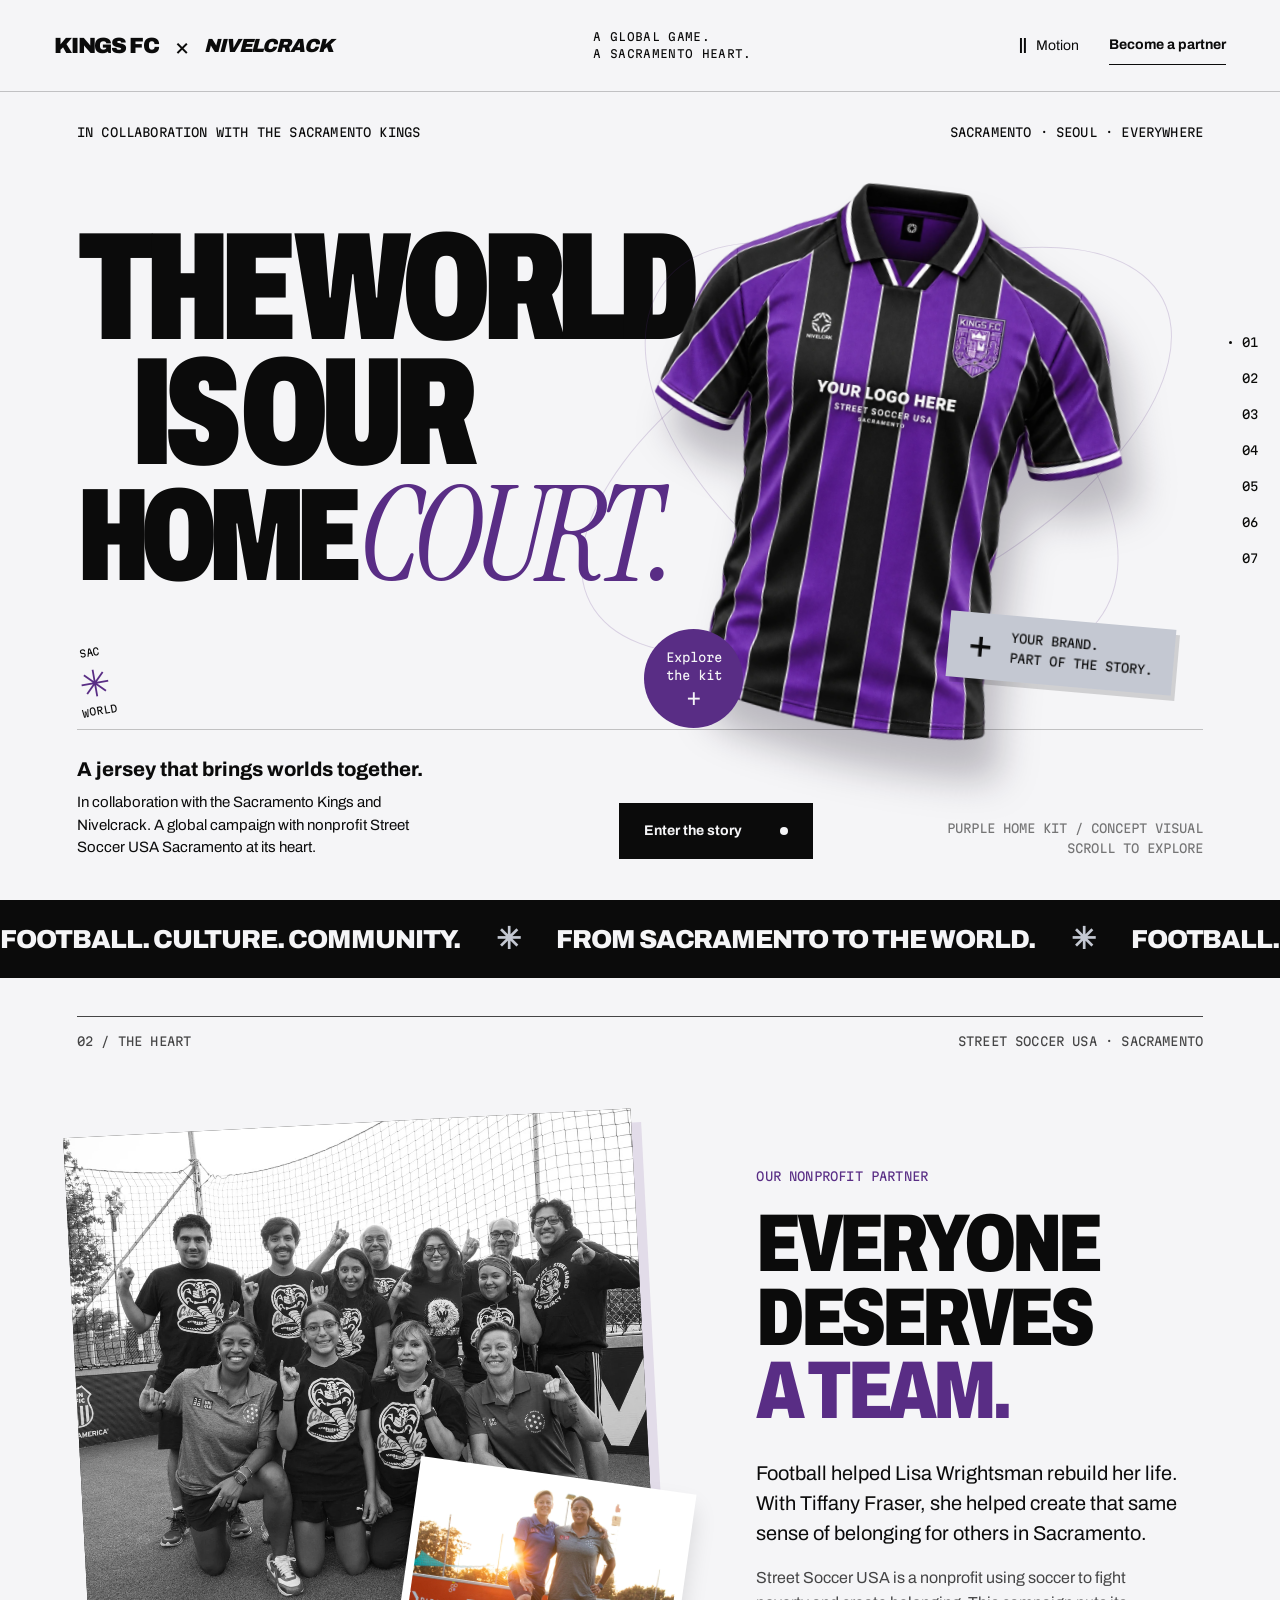
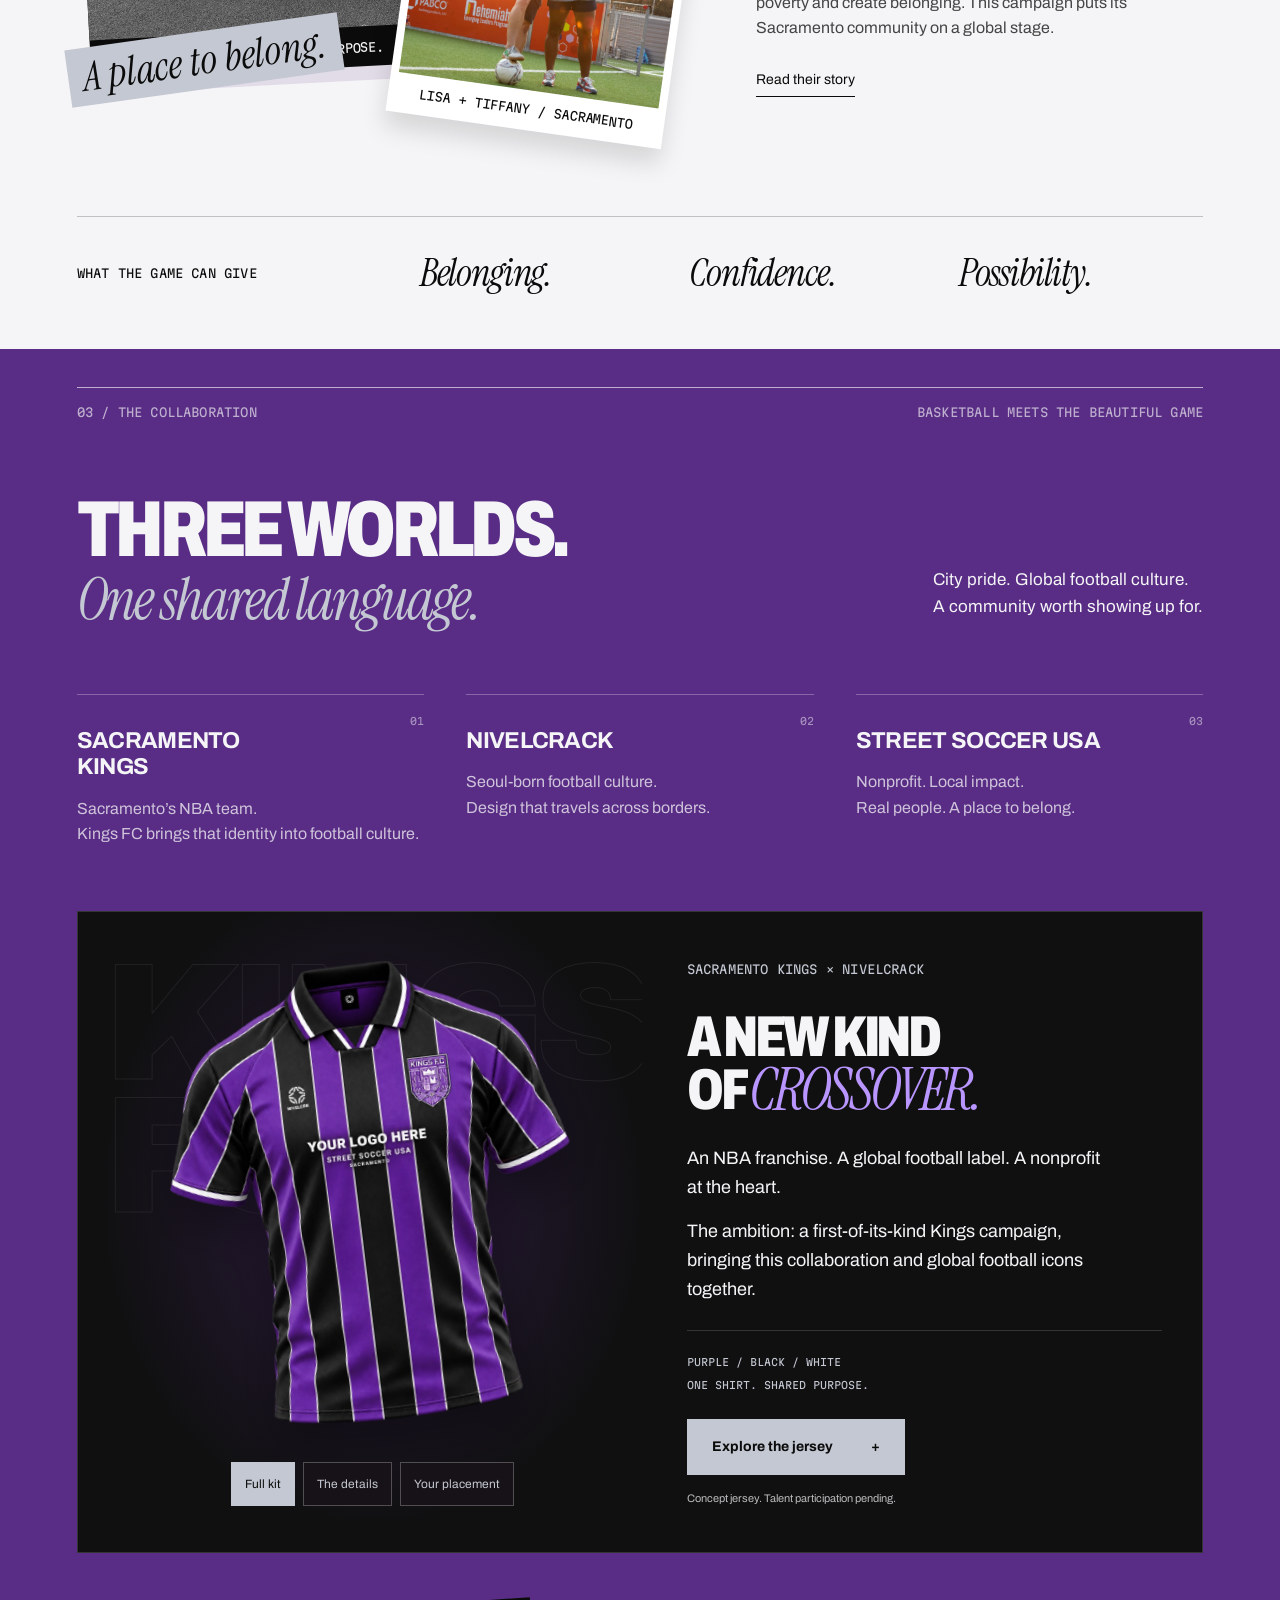
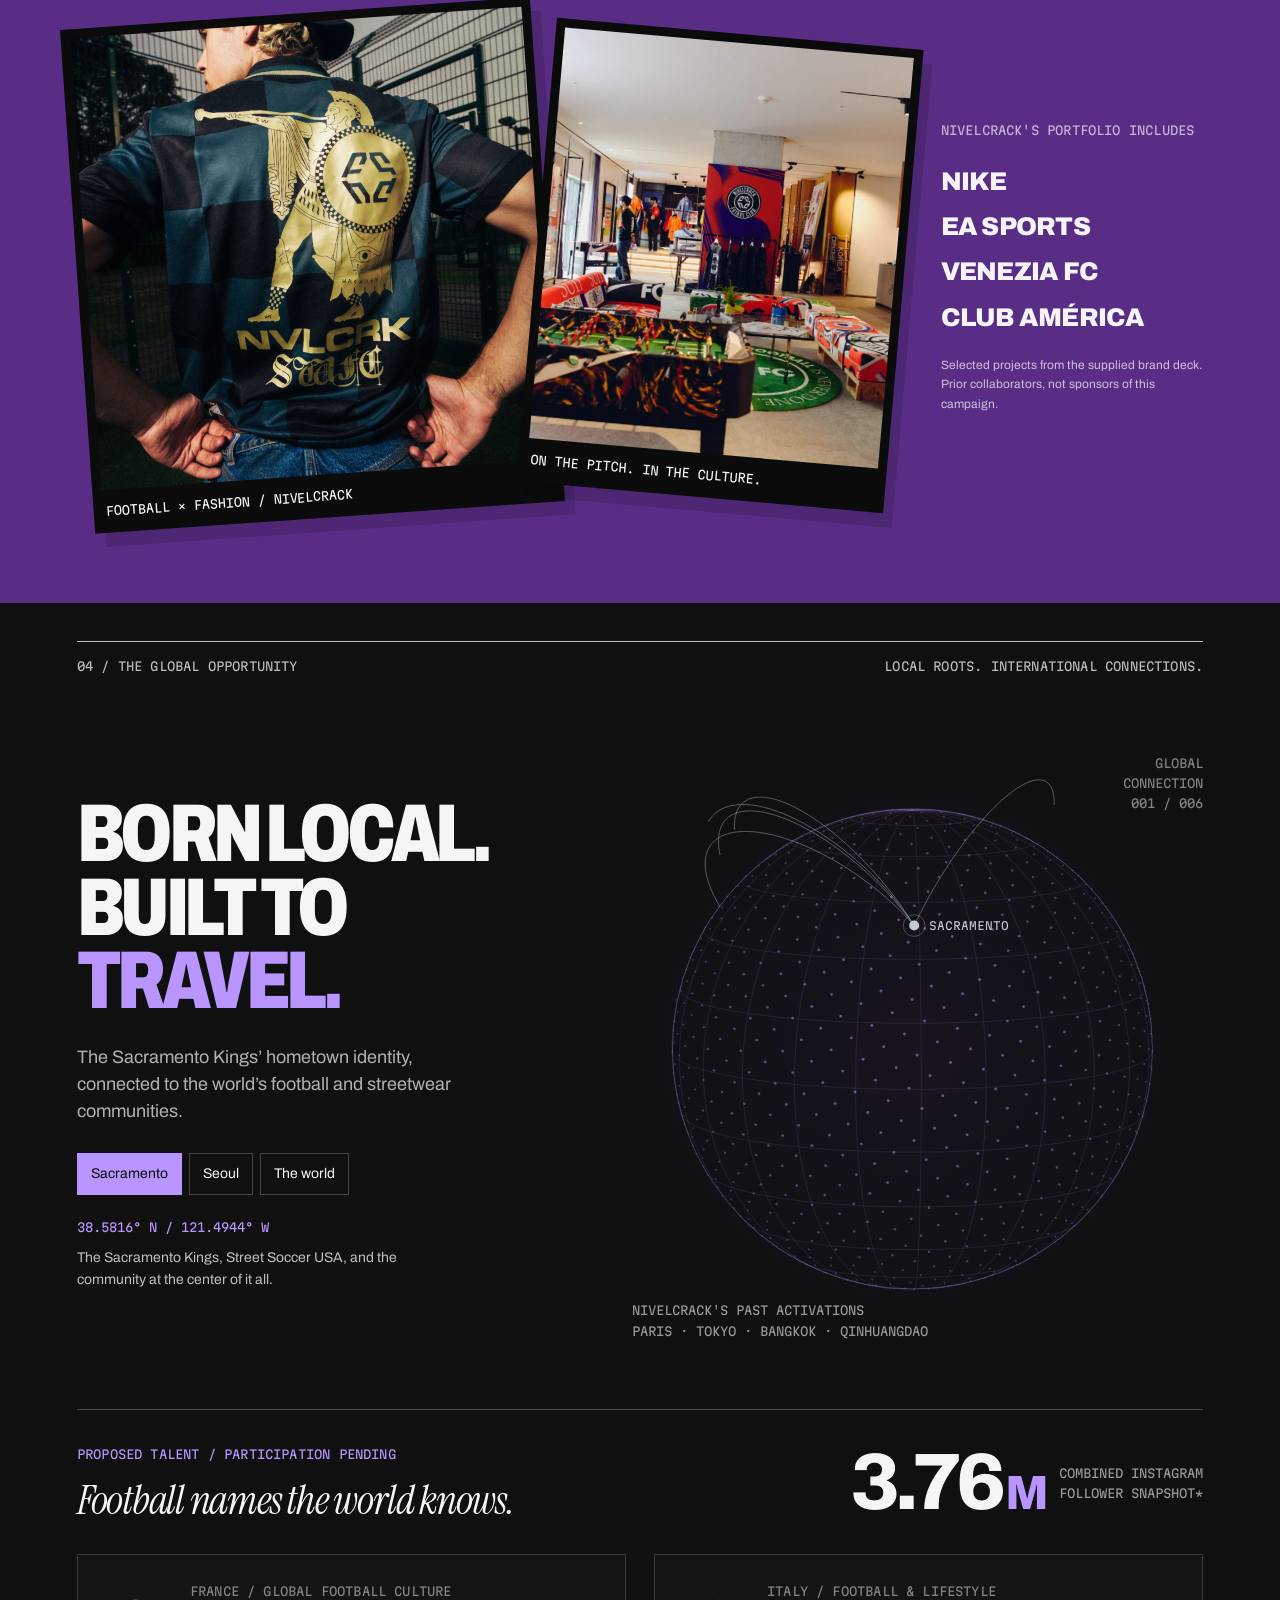
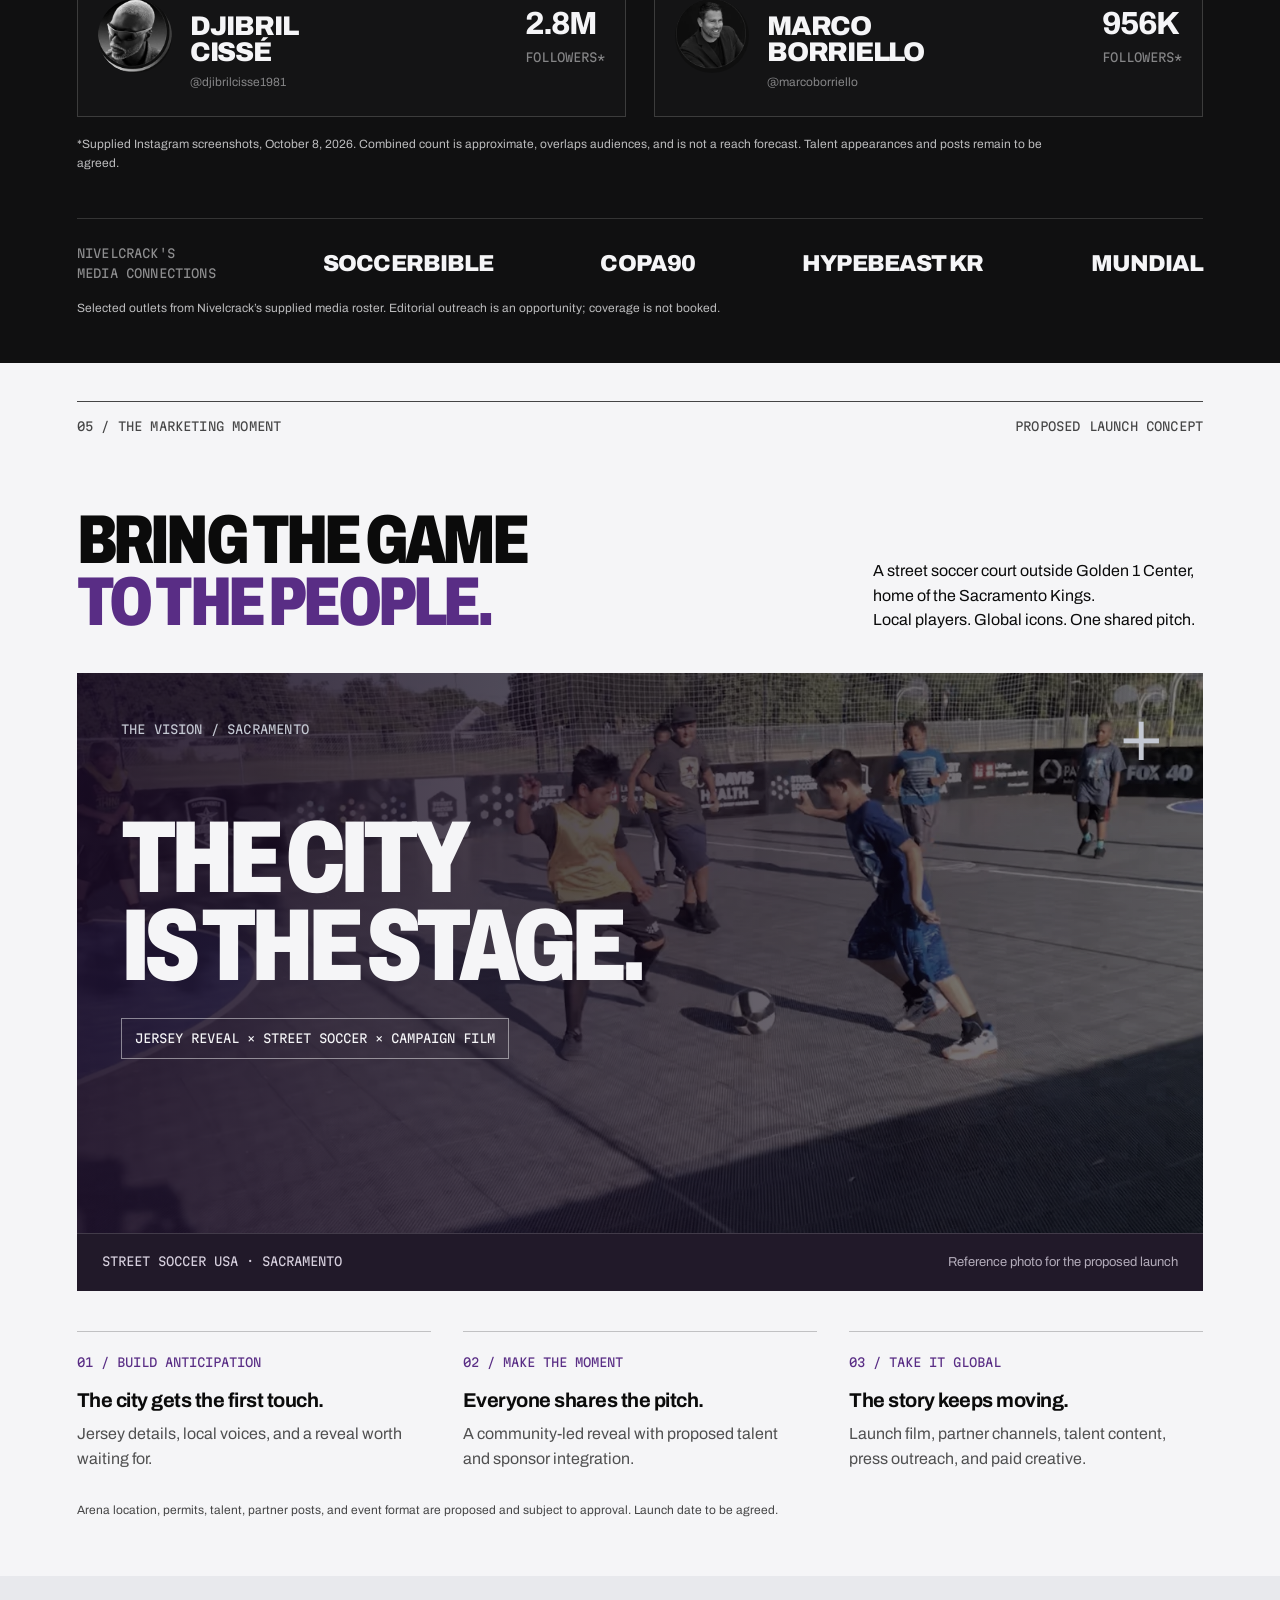
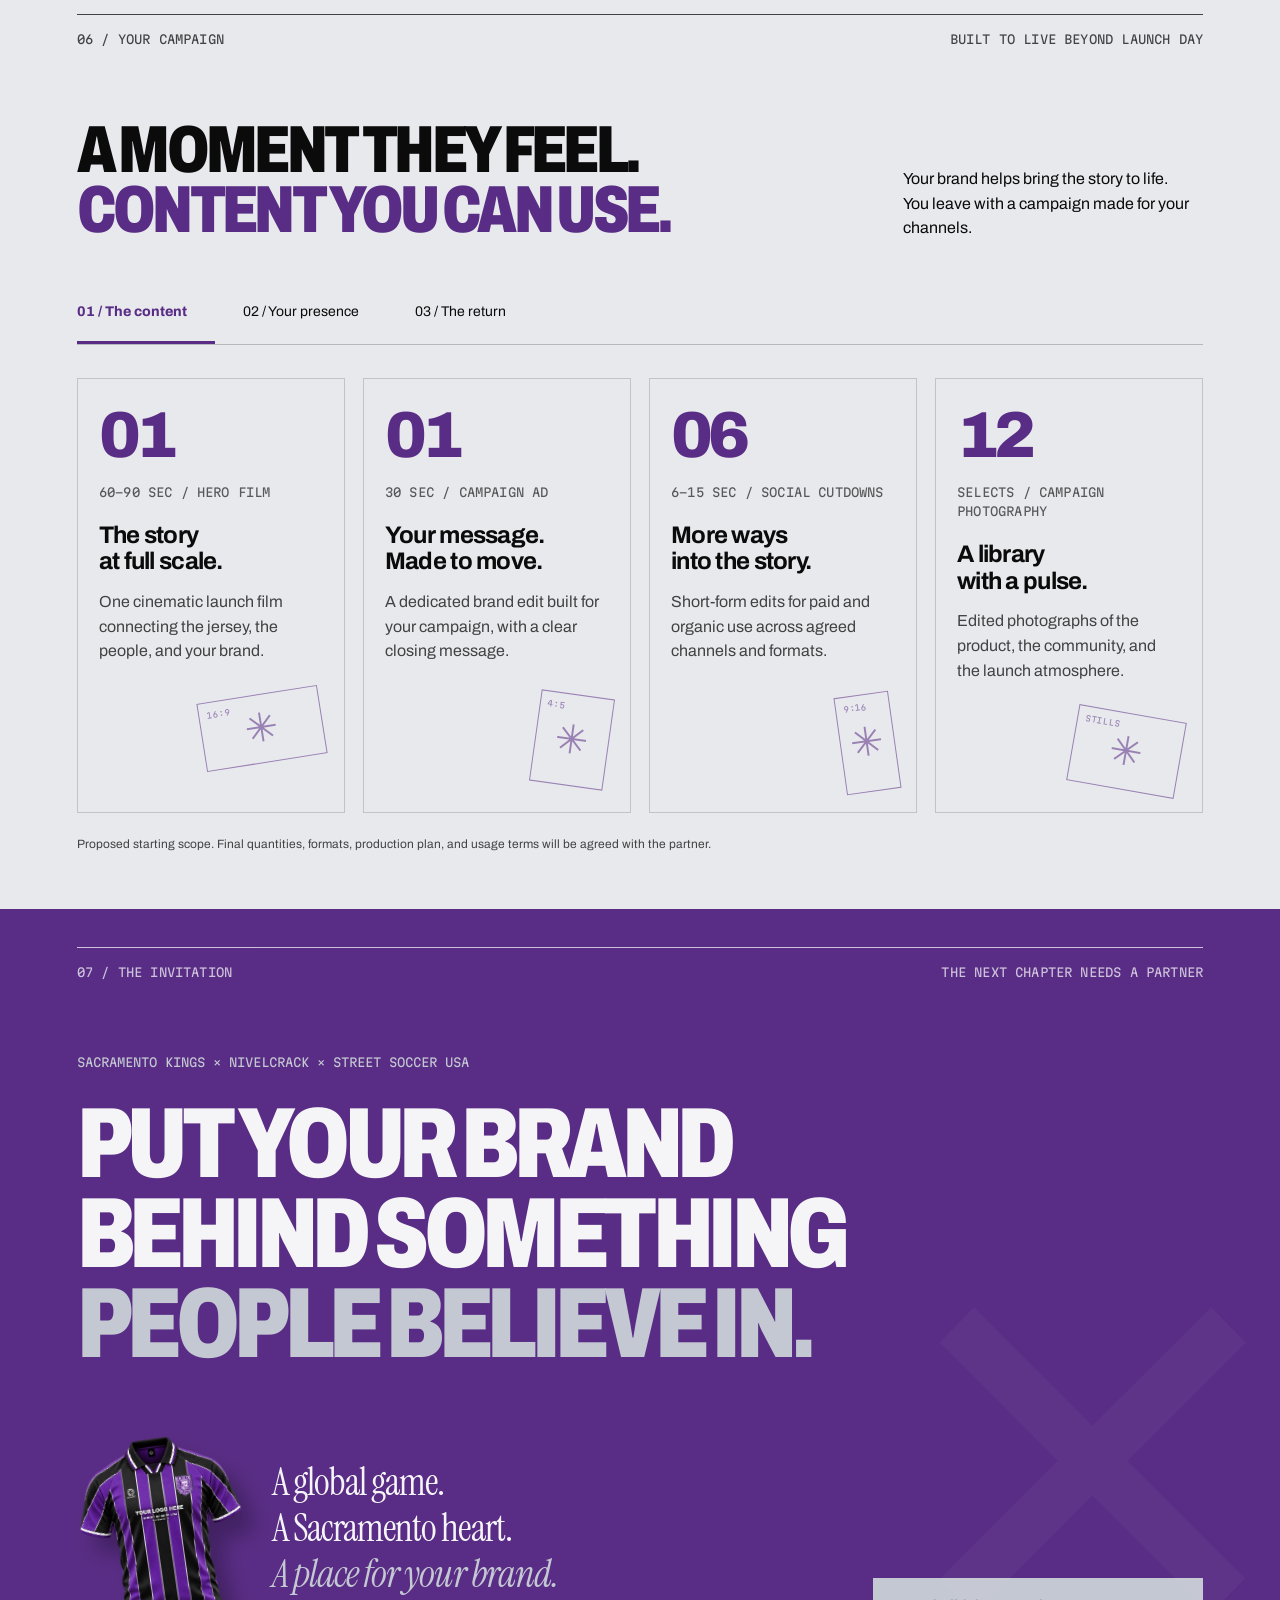
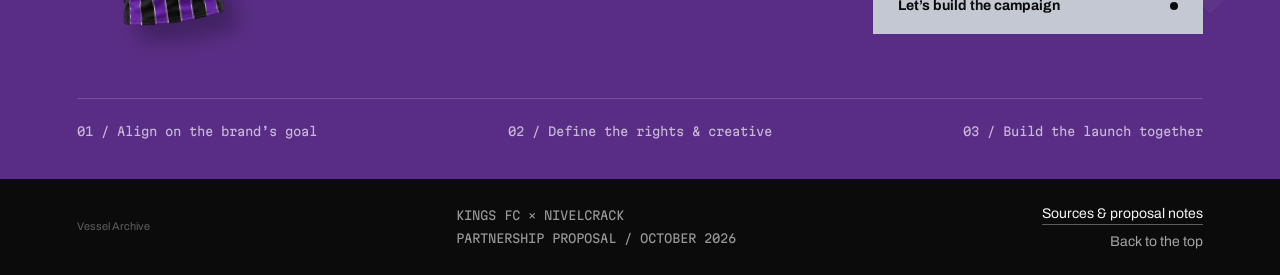
==== index.html @ 2bd28139 "Emphasize Sacramento Kings collaboration and showcase refined jersey in Kings colors" ====
<!doctype html>
<html lang="en">
<head>
<meta charset="utf-8"><meta name="viewport" content="width=device-width,initial-scale=1"><meta name="theme-color" content="#f5f5f7"><meta name="robots" content="noindex,nofollow">
<title>Kings FC × Nivelcrack | The world is our home court.</title>
<meta name="description" content="A Sacramento Kings × Nivelcrack collaboration bringing NBA identity, global football culture and nonprofit Street Soccer USA together.">
<meta property="og:title" content="Kings FC × Nivelcrack | A global game. A Sacramento heart."><meta property="og:description" content="Football. Culture. Community. A partnership built to travel.">
<link rel="icon" type="image/svg+xml" href="data:image/svg+xml,%3Csvg xmlns='http://www.w3.org/2000/svg' viewBox='0 0 64 64'%3E%3Crect width='64' height='64' fill='%23552d80'/%3E%3Cpath d='M14 18v28h8V34l12 12h12L31 31l14-13H33L22 29V18z' fill='%23f2eee5'/%3E%3C/svg%3E">
<link rel="stylesheet" href="assets/fonts.css"><link rel="stylesheet" href="styles.css?v=20261008-3"><script src="app.js?v=20261008-3" defer></script>
</head>
<body>
<a class="skip-link" href="#story">Skip to the story</a>
<header class="topbar"><a class="wordmark" href="#home" aria-label="Kings FC and Nivelcrack, home"><span>KINGS FC</span><b>×</b><span class="nivel-word">NIVELCRACK</span></a><div class="nav-meta">A GLOBAL GAME.<br>A SACRAMENTO HEART.</div><div class="header-actions"><button class="motion-toggle" type="button" aria-pressed="false" title="Pause decorative motion"><span class="motion-icon" aria-hidden="true">Ⅱ</span><span class="motion-label">Motion</span></button><a class="nav-cta" href="#partnership">Become a partner</a></div></header>
<nav class="chapter-nav" aria-label="Proposal chapters"><a href="#home" class="active" aria-label="01 The idea" data-label="The idea">01</a><a href="#story" aria-label="02 The heart" data-label="The heart">02</a><a href="#culture" aria-label="03 The collaboration" data-label="The collaboration">03</a><a href="#world" aria-label="04 The world" data-label="The world">04</a><a href="#launch" aria-label="05 The moment" data-label="The moment">05</a><a href="#value" aria-label="06 Your campaign" data-label="Your campaign">06</a><a href="#partnership" aria-label="07 The invitation" data-label="The invitation">07</a></nav>
<main>
<section id="home" class="hero chapter" aria-labelledby="hero-title">
<div class="hero-topline"><span class="eyebrow">IN COLLABORATION WITH THE SACRAMENTO KINGS</span><span class="eyebrow">SACRAMENTO · SEOUL · EVERYWHERE</span></div>
<div class="hero-composition"><h1 id="hero-title" class="hero-title"><span>THE WORLD</span><span>IS OUR</span><span>HOME <i>COURT.</i></span></h1><div class="hero-jersey-space" id="jersey-space"><div class="hero-orbit orbit-one" aria-hidden="true"></div><div class="hero-orbit orbit-two" aria-hidden="true"></div><div class="jersey-tilt"><img class="hero-jersey" src="assets/jersey-hero-v2.webp" alt="Purple and black Kings FC × Nivelcrack jersey with Your Logo Here and Street Soccer USA Sacramento conceptual front placements" width="1122" height="1402" fetchpriority="high"></div><span class="garment-tag"><span class="tag-cross" aria-hidden="true">+</span> YOUR BRAND.<br>PART OF THE STORY.</span><button class="jersey-trigger circle-button" type="button" aria-label="Explore the jersey and preview your brand">Explore<br>the kit <span aria-hidden="true">+</span></button></div><span class="hero-stamp" aria-hidden="true">SAC<br><span>✳</span><br>WORLD</span></div>
<div class="hero-bottom"><div class="hero-intro"><p>A jersey that brings worlds together.</p><p>In collaboration with the Sacramento Kings and Nivelcrack. A global campaign with nonprofit Street Soccer USA Sacramento at its heart.</p></div><a class="button dark" href="#story">Enter the story <span class="button-dot" aria-hidden="true"></span></a><div class="hero-footnote">PURPLE HOME KIT / CONCEPT VISUAL<br>SCROLL TO EXPLORE</div></div>
</section>
<div class="ticker" aria-hidden="true"><div>FOOTBALL. CULTURE. COMMUNITY. <span>✳</span> FROM SACRAMENTO TO THE WORLD. <span>✳</span> FOOTBALL. CULTURE. COMMUNITY. <span>✳</span> FROM SACRAMENTO TO THE WORLD. <span>✳</span></div></div>
<section id="story" class="story section chapter" aria-labelledby="story-title"><div class="section-kicker"><span>02 / THE HEART</span><span>STREET SOCCER USA · SACRAMENTO</span></div><div class="story-grid"><div class="story-visual reveal"><figure class="main-photo"><img src="assets/community-team.webp" alt="Street Soccer Sacramento players with Lisa Wrightsman and Tiffany Fraser" loading="lazy"><figcaption>THE REAL PEOPLE BEHIND THE PURPOSE.</figcaption></figure><figure class="snapshot"><img src="assets/community.webp" alt="Lisa Wrightsman and Tiffany Fraser, Street Soccer Sacramento" loading="lazy"><figcaption>LISA + TIFFANY / SACRAMENTO</figcaption></figure><span class="photo-tape" aria-hidden="true">A place to belong.</span></div><div class="story-copy reveal"><span class="story-nonprofit eyebrow">OUR NONPROFIT PARTNER</span><h2 id="story-title" class="display">EVERYONE<br>DESERVES<br><em>A TEAM.</em></h2><p class="lead">Football helped Lisa Wrightsman rebuild her life. With Tiffany Fraser, she helped create that same sense of belonging for others in Sacramento.</p><p>Street Soccer USA is a nonprofit using soccer to fight poverty and create belonging. This campaign puts its Sacramento community on a global stage.</p><a class="text-link" href="https://www.csus.edu/news/made/stories/2021/10/street-soccer-sacramento.html" target="_blank" rel="noopener">Read their story</a></div></div><div class="impact-line"><span class="tiny-label">WHAT THE GAME CAN GIVE</span><span>Belonging.</span><span>Confidence.</span><span>Possibility.</span></div></section>
<section id="culture" class="culture section chapter" aria-labelledby="culture-title"><div class="section-kicker"><span>03 / THE COLLABORATION</span><span>BASKETBALL MEETS THE BEAUTIFUL GAME</span></div><div class="culture-heading reveal"><h2 id="culture-title" class="display">THREE WORLDS.<br><span class="serif-note">One shared language.</span></h2><p>City pride. Global football culture.<br>A community worth showing up for.</p></div><div class="partner-roles"><article><span class="role-number">01</span><h3>SACRAMENTO<br>KINGS</h3><p>Sacramento’s NBA team.<br>Kings FC brings that identity into football culture.</p></article><article><span class="role-number">02</span><h3>NIVELCRACK</h3><p>Seoul-born football culture.<br>Design that travels across borders.</p></article><article><span class="role-number">03</span><h3>STREET SOCCER USA</h3><p>Nonprofit. Local impact.<br>Real people. A place to belong.</p></article></div><div class="kit-showcase" id="kit-showcase" aria-labelledby="kit-showcase-title">
<div class="kit-showcase-visual"><span class="kit-watermark" aria-hidden="true">KINGS<br>FC</span><div class="kit-spotlight" id="kit-spotlight" data-focus="full"><img src="assets/jersey-hero-v2.webp" alt="Detailed purple Kings FC × Nivelcrack jersey with compact sponsor placement" width="1122" height="1402" loading="lazy"></div><div class="kit-focus-controls" role="group" aria-label="Explore jersey details"><button type="button" data-kit-focus="full" aria-pressed="true">Full kit</button><button type="button" data-kit-focus="crest" aria-pressed="false">The details</button><button type="button" data-kit-focus="sponsor" aria-pressed="false">Your placement</button></div></div>
<div class="kit-showcase-copy"><span class="eyebrow">SACRAMENTO KINGS × NIVELCRACK</span><h3 id="kit-showcase-title">A NEW KIND<br>OF <em>CROSSOVER.</em></h3><p>An NBA franchise. A global football label. A nonprofit at the heart.</p><p>The ambition: a first-of-its-kind Kings campaign, bringing this collaboration and global football icons together.</p><div class="kit-materials"><span>PURPLE / BLACK / WHITE</span><span>ONE SHIRT. SHARED PURPOSE.</span></div><button class="button silver jersey-trigger" type="button">Explore the jersey <span aria-hidden="true">+</span></button><p class="small-note">Concept jersey. Talent participation pending.</p></div></div><div class="culture-gallery"><figure class="culture-photo culture-photo-main reveal"><img src="assets/nivel-3.webp" alt="Nivelcrack football-inspired fashion from the supplied brand portfolio" loading="lazy"><figcaption>FOOTBALL × FASHION / NIVELCRACK</figcaption></figure><figure class="culture-photo culture-photo-second reveal"><img src="assets/nivel-4.webp" alt="Nivelcrack creative retail activation from its brand portfolio" loading="lazy"><figcaption>ON THE PITCH. IN THE CULTURE.</figcaption></figure><div class="culture-proof"><span class="eyebrow">NIVELCRACK'S PORTFOLIO INCLUDES</span><div class="brand-list"><span>NIKE</span><span>EA SPORTS</span><span>VENEZIA FC</span><span>CLUB AMÉRICA</span></div><p class="small-note">Selected projects from the supplied brand deck. Prior collaborators, not sponsors of this campaign.</p></div></div></section>
<section id="world" class="world section chapter" aria-labelledby="world-title"><div class="section-kicker"><span>04 / THE GLOBAL OPPORTUNITY</span><span>LOCAL ROOTS. INTERNATIONAL CONNECTIONS.</span></div><div class="world-top"><div class="world-copy reveal"><h2 id="world-title" class="display">BORN LOCAL.<br>BUILT TO<br><em>TRAVEL.</em></h2><p class="lead">The Sacramento Kings’ hometown identity, connected to the world’s football and streetwear communities.</p><div class="world-controls" role="group" aria-label="Explore campaign connections"><button type="button" class="active" data-globe="sacramento" aria-pressed="true">Sacramento</button><button type="button" data-globe="seoul" aria-pressed="false">Seoul</button><button type="button" data-globe="global" aria-pressed="false">The world</button></div><div class="globe-description" aria-live="polite"><span id="globe-place">38.5816° N / 121.4944° W</span><p id="globe-story">The Sacramento Kings, Street Soccer USA, and the community at the center of it all.</p></div></div><div class="globe-wrap"><canvas id="globe" aria-label="Interactive 3D globe showing Sacramento, Seoul and cities of Nivelcrack's past activations"></canvas><span class="globe-caption">NIVELCRACK'S PAST ACTIVATIONS<br>PARIS · TOKYO · BANGKOK · QINHUANGDAO</span><span class="globe-index" aria-hidden="true">GLOBAL<br>CONNECTION<br>001 / 006</span></div></div><div class="talent-heading"><div><span class="eyebrow">PROPOSED TALENT / PARTICIPATION PENDING</span><h3>Football names the world knows.</h3></div><div class="audience-total"><strong>3.76<span>M</span></strong><p>COMBINED INSTAGRAM<br>FOLLOWER SNAPSHOT*</p></div></div><div class="talent-grid"><article class="talent-card"><div class="profile-picture cisse"><img src="assets/cisse-profile.webp" alt="Djibril Cissé's profile photo from the supplied Instagram screenshot" loading="lazy"></div><div><span class="eyebrow">FRANCE / GLOBAL FOOTBALL CULTURE</span><h4>DJIBRIL<br>CISSÉ</h4><p class="talent-handle">@djibrilcisse1981</p></div><div class="talent-count">2.8M<span>FOLLOWERS*</span></div></article><article class="talent-card"><div class="profile-picture marco"><img src="assets/borriello-profile.webp" alt="Marco Borriello's profile photo from the supplied Instagram screenshot" loading="lazy"></div><div><span class="eyebrow">ITALY / FOOTBALL & LIFESTYLE</span><h4>MARCO<br>BORRIELLO</h4><p class="talent-handle">@marcoborriello</p></div><div class="talent-count">956K<span>FOLLOWERS*</span></div></article></div><p class="small-note">*Supplied Instagram screenshots, October 8, 2026. Combined count is approximate, overlaps audiences, and is not a reach forecast. Talent appearances and posts remain to be agreed.</p><div class="media-strip"><span class="tiny-label">NIVELCRACK'S<br>MEDIA CONNECTIONS</span><span>SOCCERBIBLE</span><span>COPA90</span><span>HYPEBEAST KR</span><span>MUNDIAL</span></div><p class="small-note media-note">Selected outlets from Nivelcrack’s supplied media roster. Editorial outreach is an opportunity; coverage is not booked.</p></section>
<section id="launch" class="launch section chapter" aria-labelledby="launch-title"><div class="section-kicker"><span>05 / THE MARKETING MOMENT</span><span>PROPOSED LAUNCH CONCEPT</span></div><div class="launch-head reveal"><h2 id="launch-title" class="display">BRING THE GAME<br><em>TO THE PEOPLE.</em></h2><p>A street soccer court outside Golden 1 Center, home of the Sacramento Kings.<br>Local players. Global icons. One shared pitch.</p></div><figure class="launch-stage" id="launch-photo"><div class="launch-scene"><img src="assets/street-court.webp" alt="Street Soccer USA Sacramento community soccer, shown as an atmosphere reference for the proposed launch" loading="lazy"><div class="launch-overlay"></div><div class="launch-location"><span class="eyebrow">THE VISION / SACRAMENTO</span><h3>THE CITY<br>IS THE STAGE.</h3><span class="launch-pill">JERSEY REVEAL × STREET SOCCER × CAMPAIGN FILM</span></div><div class="launch-cross" aria-hidden="true">+</div></div><figcaption class="launch-image-note"><span>STREET SOCCER USA · SACRAMENTO</span><span>Reference photo for the proposed launch</span></figcaption></figure><div class="launch-beats"><article><span>01 / BUILD ANTICIPATION</span><h4>The city gets the first touch.</h4><p>Jersey details, local voices, and a reveal worth waiting for.</p></article><article><span>02 / MAKE THE MOMENT</span><h4>Everyone shares the pitch.</h4><p>A community-led reveal with proposed talent and sponsor integration.</p></article><article><span>03 / TAKE IT GLOBAL</span><h4>The story keeps moving.</h4><p>Launch film, partner channels, talent content, press outreach, and paid creative.</p></article></div><p class="small-note">Arena location, permits, talent, partner posts, and event format are proposed and subject to approval. Launch date to be agreed.</p></section>
<section id="value" class="value section chapter" aria-labelledby="value-title"><div class="section-kicker"><span>06 / YOUR CAMPAIGN</span><span>BUILT TO LIVE BEYOND LAUNCH DAY</span></div><div class="value-heading reveal"><h2 id="value-title" class="display">A MOMENT THEY FEEL.<br><em>CONTENT YOU CAN USE.</em></h2><p>Your brand helps bring the story to life.<br>You leave with a campaign made for your channels.</p></div><div class="value-tabs" role="tablist" aria-label="Sponsor value"><button id="tab-content" role="tab" aria-selected="true" aria-controls="panel-content" data-panel="content">01 / The content</button><button id="tab-presence" role="tab" aria-selected="false" aria-controls="panel-presence" tabindex="-1" data-panel="presence">02 / Your presence</button><button id="tab-measure" role="tab" aria-selected="false" aria-controls="panel-measure" tabindex="-1" data-panel="measure">03 / The return</button></div>
<div class="value-panel" role="tabpanel" id="panel-content" aria-labelledby="tab-content"><div class="deliverable-grid"><article class="deliverable"><span class="deliverable-no">01</span><span class="format-label">60–90 SEC / HERO FILM</span><h3>The story<br>at full scale.</h3><p>One cinematic launch film connecting the jersey, the people, and your brand.</p><div class="format-frame format-wide"><span>16:9</span><span aria-hidden="true">✳</span></div></article><article class="deliverable"><span class="deliverable-no">01</span><span class="format-label">30 SEC / CAMPAIGN AD</span><h3>Your message.<br>Made to move.</h3><p>A dedicated brand edit built for your campaign, with a clear closing message.</p><div class="format-frame format-square"><span>4:5</span><span aria-hidden="true">✳</span></div></article><article class="deliverable"><span class="deliverable-no">06</span><span class="format-label">6–15 SEC / SOCIAL CUTDOWNS</span><h3>More ways<br>into the story.</h3><p>Short-form edits for paid and organic use across agreed channels and formats.</p><div class="format-frame format-tall"><span>9:16</span><span aria-hidden="true">✳</span></div></article><article class="deliverable"><span class="deliverable-no">12</span><span class="format-label">SELECTS / CAMPAIGN PHOTOGRAPHY</span><h3>A library<br>with a pulse.</h3><p>Edited photographs of the product, the community, and the launch atmosphere.</p><div class="format-frame format-photo"><span>STILLS</span><span aria-hidden="true">✳</span></div></article></div><p class="small-note">Proposed starting scope. Final quantities, formats, production plan, and usage terms will be agreed with the partner.</p></div>
<div class="value-panel" role="tabpanel" id="panel-presence" aria-labelledby="tab-presence" hidden><div class="presence-grid"><div><span class="big-x" aria-hidden="true">×</span><h3>A brand people<br>see <em>in the story.</em></h3><p>Proposed front-of-jersey placement, campaign presentation, launch integration, and brand-specific edits.</p><button class="button dark jersey-trigger" type="button">Preview your brand <span aria-hidden="true">+</span></button></div><ul class="presence-list"><li><span>01</span><div><h4>On the jersey</h4><p>A considered chest placement alongside the community story.</p></div></li><li><span>02</span><div><h4>Inside the campaign</h4><p>Brand treatment woven into the film, edits, and launch experience.</p></div></li><li><span>03</span><div><h4>Across your channels</h4><p>A planned asset handoff for agreed organic and paid use.</p></div></li></ul></div><p class="small-note">All logo placements and commercial rights are proposed. Talent, music, term, territory, exclusivity, and paid usage require agreement.</p></div>
<div class="value-panel" role="tabpanel" id="panel-measure" aria-labelledby="tab-measure" hidden><div class="measurement-grid"><article><span>01 / ATTENTION</span><h3>Did the story<br>get seen?</h3><p>Delivered views, video completion, and reach where channel reporting is available.</p></article><article><span>02 / CONNECTION</span><h3>Did people<br>care?</h3><p>Shares, saves, engagement, and real responses to the community story.</p></article><article><span>03 / ACTION</span><h3>What happened<br>next?</h3><p>Trackable visits and agreed sponsor actions, with paid results reported separately.</p></article></div><div class="measurement-note"><strong>Agree the goal. Capture the baseline. Report what happened.</strong><p>Success measures are set with the sponsor before launch. No invented impression promises.</p></div></div></section>
<section id="partnership" class="partnership section chapter" aria-labelledby="partnership-title"><div class="section-kicker"><span>07 / THE INVITATION</span><span>THE NEXT CHAPTER NEEDS A PARTNER</span></div><span class="closing-kicker">SACRAMENTO KINGS × NIVELCRACK × STREET SOCCER USA</span><h2 id="partnership-title" class="display reveal">PUT YOUR BRAND<br>BEHIND SOMETHING<br><em>PEOPLE BELIEVE IN.</em></h2><div class="closing-bottom"><div class="closing-kit"><img src="assets/jersey-hero-v2.webp" alt="Kings FC purple jersey with a compact sponsor wordmark" width="1122" height="1402" loading="lazy"><p>A global game.<br>A Sacramento heart.<br><span>A place for your brand.</span></p></div><a class="button silver" href="mailto:antonie@vessel-archive.com?subject=Kings%20FC%20x%20Nivelcrack%20Partnership&body=I%27d%20like%20to%20discuss%20the%20Kings%20FC%20x%20Nivelcrack%20campaign.%0A%0ABrand%3A%0APrimary%20campaign%20goal%3A%0ABest%20time%20to%20connect%3A">Let’s build the campaign <span class="button-dot" aria-hidden="true"></span></a></div><div class="closing-steps"><span>01 / Align on the brand’s goal</span><span>02 / Define the rights & creative</span><span>03 / Build the launch together</span></div></section>
</main>
<footer class="footer"><a class="vessel-mark" href="https://vessel-archive.com" target="_blank" rel="noopener">Vessel Archive</a><div>KINGS FC × NIVELCRACK<br>PARTNERSHIP PROPOSAL / OCTOBER 2026</div><div class="footer-actions"><button type="button" id="sources-trigger">Sources & proposal notes</button><a href="#home">Back to the top</a></div></footer><div class="reading-progress" aria-hidden="true"><span></span></div>
<dialog id="jersey-dialog" class="jersey-dialog" aria-labelledby="jersey-dialog-title"><div class="dialog-top"><span class="eyebrow">PURPLE HOME KIT / SPONSOR STUDY</span><button class="dialog-close" type="button" aria-label="Close jersey preview">×</button></div><div class="jersey-dialog-grid"><div class="kit-preview"><div class="kit-flat" id="kit-flat"><img id="kit-artwork" src="assets/kit-original-front.png" alt="Original purple Kings FC home jersey front from the supplied range plan"><div class="sponsor-placement" id="sponsor-placement"><span id="sponsor-name">YOUR LOGO HERE</span><small>STREET SOCCER USA<br><b>SACRAMENTO</b></small></div></div><div class="kit-view-buttons" role="group" aria-label="Jersey view"><button type="button" data-kit="front" aria-pressed="true" class="active">Front</button><button type="button" data-kit="back" aria-pressed="false">Back</button></div></div><div class="kit-details"><span class="eyebrow">YOUR BRAND, IN THE FRAME</span><h2 id="jersey-dialog-title">A place<br>on the shirt.<br><em>A role in the story.</em></h2><label for="brand-input">Preview a sponsor name</label><input id="brand-input" maxlength="26" placeholder="YOUR LOGO HERE" autocomplete="organization"><p>A compact chest placement, with Street Soccer USA Sacramento represented below.</p><p class="small-note">Concept placement on the original supplied artwork. Final marks, scale, positioning, and rights subject to partner approval.</p></div></div></dialog>
<dialog id="sources-dialog" class="sources-dialog" aria-labelledby="sources-title"><div class="dialog-top"><h2 id="sources-title">Sources & proposal notes</h2><button class="dialog-close" type="button" aria-label="Close sources">×</button></div><div class="sources-content"><h3>Campaign status</h3><p>Sacramento Kings, Nivelcrack, and Street Soccer USA partnerships are agreed, per the project brief. Talent participation, commercial placements, campaign deliverables, usage rights, distribution commitments, venue, and launch date remain to be finalized.</p><h3>Supplied materials</h3><ul><li>SKFC25_RangePlan_Final_260210.pdf, page 2: purple HOME jersey. The reference collection is labelled 2025; this proposal makes no launch-date claim.</li><li>About NivelCrack.pdf, pages 2–11: brand positioning, projects, clients, community activations, and media connections.</li><li>Instagram screenshots supplied October 8, 2026: Djibril Cissé 2.8M and Marco Borriello 956K followers. The approximate 3.76M sum is neither unique audience nor projected reach.</li></ul><h3>The Kings collaboration</h3><p>The Sacramento Kings are Sacramento’s NBA team, playing at Golden 1 Center. The collaboration is confirmed in the project brief. “First-of-its-kind” describes the campaign ambition, not a verified historical first across sport.</p><h3>The community story</h3><ul><li><a href="https://www.streetsoccerusa.org/2023/06/09/homeless-world-cup-and-street-soccer-usa-reveal-the-logo-for-its-2023-tournament/" target="_blank" rel="noopener">Street Soccer USA: nonprofit mission</a>. A national 501(c)(3) nonprofit using soccer for community development.</li><li><a href="https://www.csus.edu/news/made/stories/2021/10/street-soccer-sacramento.html" target="_blank" rel="noopener">Sacramento State: Lisa Wrightsman and Tiffany Fraser’s story</a>, October 29, 2021. Photographs by Hrach Avetisyan / Sacramento State.</li><li><a href="https://www.streetsoccerusa.org/cities/sacramento/" target="_blank" rel="noopener">Street Soccer USA: Sacramento programs</a>. Launch-section image is a Sacramento program reference, not a photo of the proposed arena event.</li></ul><h3>Creative and commercial scope</h3><p>The hero jersey is an AI-assisted dimensional interpretation of the supplied design; the interactive jersey study uses the original artwork. Both sponsor placements are concepts. The proposed package funds campaign production and content; no donation amount, direct program funding, charitable outcome, endorsement, or guaranteed editorial coverage is promised.</p><p>References to prior Nivelcrack collaborators describe its portfolio only. Talent-related filming, appearances, posts, likeness use, and paid amplification require separate confirmation. Final campaign rights and quantities will be documented in the partnership agreement.</p><p class="small-note">Proposal prepared October 8, 2026. Research and art-direction references are included in the project documentation.</p></div></dialog>
</body></html>
---- assets/fonts.css ----
/* vietnamese */
@font-face {
  font-family: 'Archivo';
  font-style: normal;
  font-weight: 300 900;
  font-stretch: 62% 125%;
  font-display: swap;
  src: url(./webfont-0.woff2) format('woff2');
  unicode-range: U+0102-0103, U+0110-0111, U+0128-0129, U+0168-0169, U+01A0-01A1, U+01AF-01B0, U+0300-0301, U+0303-0304, U+0308-0309, U+0323, U+0329, U+1EA0-1EF9, U+20AB;
}
/* latin-ext */
@font-face {
  font-family: 'Archivo';
  font-style: normal;
  font-weight: 300 900;
  font-stretch: 62% 125%;
  font-display: swap;
  src: url(./webfont-1.woff2) format('woff2');
  unicode-range: U+0100-02BA, U+02BD-02C5, U+02C7-02CC, U+02CE-02D7, U+02DD-02FF, U+0304, U+0308, U+0329, U+1D00-1DBF, U+1E00-1E9F, U+1EF2-1EFF, U+2020, U+20A0-20AB, U+20AD-20C4, U+2113, U+2C60-2C7F, U+A720-A7FF;
}
/* latin */
@font-face {
  font-family: 'Archivo';
  font-style: normal;
  font-weight: 300 900;
  font-stretch: 62% 125%;
  font-display: swap;
  src: url(./webfont-2.woff2) format('woff2');
  unicode-range: U+0000-00FF, U+0131, U+0152-0153, U+02BB-02BC, U+02C6, U+02DA, U+02DC, U+0304, U+0308, U+0329, U+2000-206F, U+20AC, U+2122, U+2191, U+2193, U+2212, U+2215, U+FEFF, U+FFFD;
}
/* latin-ext */
@font-face {
  font-family: 'Instrument Serif';
  font-style: italic;
  font-weight: 400;
  font-display: swap;
  src: url(./webfont-3.woff2) format('woff2');
  unicode-range: U+0100-02BA, U+02BD-02C5, U+02C7-02CC, U+02CE-02D7, U+02DD-02FF, U+0304, U+0308, U+0329, U+1D00-1DBF, U+1E00-1E9F, U+1EF2-1EFF, U+2020, U+20A0-20AB, U+20AD-20C4, U+2113, U+2C60-2C7F, U+A720-A7FF;
}
/* latin */
@font-face {
  font-family: 'Instrument Serif';
  font-style: italic;
  font-weight: 400;
  font-display: swap;
  src: url(./webfont-4.woff2) format('woff2');
  unicode-range: U+0000-00FF, U+0131, U+0152-0153, U+02BB-02BC, U+02C6, U+02DA, U+02DC, U+0304, U+0308, U+0329, U+2000-206F, U+20AC, U+2122, U+2191, U+2193, U+2212, U+2215, U+FEFF, U+FFFD;
}
/* latin-ext */
@font-face {
  font-family: 'Instrument Serif';
  font-style: normal;
  font-weight: 400;
  font-display: swap;
  src: url(./webfont-5.woff2) format('woff2');
  unicode-range: U+0100-02BA, U+02BD-02C5, U+02C7-02CC, U+02CE-02D7, U+02DD-02FF, U+0304, U+0308, U+0329, U+1D00-1DBF, U+1E00-1E9F, U+1EF2-1EFF, U+2020, U+20A0-20AB, U+20AD-20C4, U+2113, U+2C60-2C7F, U+A720-A7FF;
}
/* latin */
@font-face {
  font-family: 'Instrument Serif';
  font-style: normal;
  font-weight: 400;
  font-display: swap;
  src: url(./webfont-6.woff2) format('woff2');
  unicode-range: U+0000-00FF, U+0131, U+0152-0153, U+02BB-02BC, U+02C6, U+02DA, U+02DC, U+0304, U+0308, U+0329, U+2000-206F, U+20AC, U+2122, U+2191, U+2193, U+2212, U+2215, U+FEFF, U+FFFD;
}
/* cyrillic-ext */
@font-face {
  font-family: 'Martian Mono';
  font-style: normal;
  font-weight: 300;
  font-stretch: 100%;
  font-display: swap;
  src: url(./webfont-7.woff2) format('woff2');
  unicode-range: U+0460-052F, U+1C80-1C8A, U+20B4, U+2DE0-2DFF, U+A640-A69F, U+FE2E-FE2F;
}
/* cyrillic */
@font-face {
  font-family: 'Martian Mono';
  font-style: normal;
  font-weight: 300;
  font-stretch: 100%;
  font-display: swap;
  src: url(./webfont-8.woff2) format('woff2');
  unicode-range: U+0301, U+0400-045F, U+0490-0491, U+04B0-04B1, U+2116;
}
/* latin-ext */
@font-face {
  font-family: 'Martian Mono';
  font-style: normal;
  font-weight: 300;
  font-stretch: 100%;
  font-display: swap;
  src: url(./webfont-9.woff2) format('woff2');
  unicode-range: U+0100-02BA, U+02BD-02C5, U+02C7-02CC, U+02CE-02D7, U+02DD-02FF, U+0304, U+0308, U+0329, U+1D00-1DBF, U+1E00-1E9F, U+1EF2-1EFF, U+2020, U+20A0-20AB, U+20AD-20C4, U+2113, U+2C60-2C7F, U+A720-A7FF;
}
/* latin */
@font-face {
  font-family: 'Martian Mono';
  font-style: normal;
  font-weight: 300;
  font-stretch: 100%;
  font-display: swap;
  src: url(./webfont-10.woff2) format('woff2');
  unicode-range: U+0000-00FF, U+0131, U+0152-0153, U+02BB-02BC, U+02C6, U+02DA, U+02DC, U+0304, U+0308, U+0329, U+2000-206F, U+20AC, U+2122, U+2191, U+2193, U+2212, U+2215, U+FEFF, U+FFFD;
}
/* cyrillic-ext */
@font-face {
  font-family: 'Martian Mono';
  font-style: normal;
  font-weight: 400;
  font-stretch: 100%;
  font-display: swap;
  src: url(./webfont-7.woff2) format('woff2');
  unicode-range: U+0460-052F, U+1C80-1C8A, U+20B4, U+2DE0-2DFF, U+A640-A69F, U+FE2E-FE2F;
}
/* cyrillic */
@font-face {
  font-family: 'Martian Mono';
  font-style: normal;
  font-weight: 400;
  font-stretch: 100%;
  font-display: swap;
  src: url(./webfont-8.woff2) format('woff2');
  unicode-range: U+0301, U+0400-045F, U+0490-0491, U+04B0-04B1, U+2116;
}
/* latin-ext */
@font-face {
  font-family: 'Martian Mono';
  font-style: normal;
  font-weight: 400;
  font-stretch: 100%;
  font-display: swap;
  src: url(./webfont-9.woff2) format('woff2');
  unicode-range: U+0100-02BA, U+02BD-02C5, U+02C7-02CC, U+02CE-02D7, U+02DD-02FF, U+0304, U+0308, U+0329, U+1D00-1DBF, U+1E00-1E9F, U+1EF2-1EFF, U+2020, U+20A0-20AB, U+20AD-20C4, U+2113, U+2C60-2C7F, U+A720-A7FF;
}
/* latin */
@font-face {
  font-family: 'Martian Mono';
  font-style: normal;
  font-weight: 400;
  font-stretch: 100%;
  font-display: swap;
  src: url(./webfont-10.woff2) format('woff2');
  unicode-range: U+0000-00FF, U+0131, U+0152-0153, U+02BB-02BC, U+02C6, U+02DA, U+02DC, U+0304, U+0308, U+0329, U+2000-206F, U+20AC, U+2122, U+2191, U+2193, U+2212, U+2215, U+FEFF, U+FFFD;
}
/* cyrillic-ext */
@font-face {
  font-family: 'Martian Mono';
  font-style: normal;
  font-weight: 500;
  font-stretch: 100%;
  font-display: swap;
  src: url(./webfont-7.woff2) format('woff2');
  unicode-range: U+0460-052F, U+1C80-1C8A, U+20B4, U+2DE0-2DFF, U+A640-A69F, U+FE2E-FE2F;
}
/* cyrillic */
@font-face {
  font-family: 'Martian Mono';
  font-style: normal;
  font-weight: 500;
  font-stretch: 100%;
  font-display: swap;
  src: url(./webfont-8.woff2) format('woff2');
  unicode-range: U+0301, U+0400-045F, U+0490-0491, U+04B0-04B1, U+2116;
}
/* latin-ext */
@font-face {
  font-family: 'Martian Mono';
  font-style: normal;
  font-weight: 500;
  font-stretch: 100%;
  font-display: swap;
  src: url(./webfont-9.woff2) format('woff2');
  unicode-range: U+0100-02BA, U+02BD-02C5, U+02C7-02CC, U+02CE-02D7, U+02DD-02FF, U+0304, U+0308, U+0329, U+1D00-1DBF, U+1E00-1E9F, U+1EF2-1EFF, U+2020, U+20A0-20AB, U+20AD-20C4, U+2113, U+2C60-2C7F, U+A720-A7FF;
}
/* latin */
@font-face {
  font-family: 'Martian Mono';
  font-style: normal;
  font-weight: 500;
  font-stretch: 100%;
  font-display: swap;
  src: url(./webfont-10.woff2) format('woff2');
  unicode-range: U+0000-00FF, U+0131, U+0152-0153, U+02BB-02BC, U+02C6, U+02DA, U+02DC, U+0304, U+0308, U+0329, U+2000-206F, U+20AC, U+2122, U+2191, U+2193, U+2212, U+2215, U+FEFF, U+FFFD;
}
/* cyrillic-ext */
@font-face {
  font-family: 'Martian Mono';
  font-style: normal;
  font-weight: 600;
  font-stretch: 100%;
  font-display: swap;
  src: url(./webfont-7.woff2) format('woff2');
  unicode-range: U+0460-052F, U+1C80-1C8A, U+20B4, U+2DE0-2DFF, U+A640-A69F, U+FE2E-FE2F;
}
/* cyrillic */
@font-face {
  font-family: 'Martian Mono';
  font-style: normal;
  font-weight: 600;
  font-stretch: 100%;
  font-display: swap;
  src: url(./webfont-8.woff2) format('woff2');
  unicode-range: U+0301, U+0400-045F, U+0490-0491, U+04B0-04B1, U+2116;
}
/* latin-ext */
@font-face {
  font-family: 'Martian Mono';
  font-style: normal;
  font-weight: 600;
  font-stretch: 100%;
  font-display: swap;
  src: url(./webfont-9.woff2) format('woff2');
  unicode-range: U+0100-02BA, U+02BD-02C5, U+02C7-02CC, U+02CE-02D7, U+02DD-02FF, U+0304, U+0308, U+0329, U+1D00-1DBF, U+1E00-1E9F, U+1EF2-1EFF, U+2020, U+20A0-20AB, U+20AD-20C4, U+2113, U+2C60-2C7F, U+A720-A7FF;
}
/* latin */
@font-face {
  font-family: 'Martian Mono';
  font-style: normal;
  font-weight: 600;
  font-stretch: 100%;
  font-display: swap;
  src: url(./webfont-10.woff2) format('woff2');
  unicode-range: U+0000-00FF, U+0131, U+0152-0153, U+02BB-02BC, U+02C6, U+02DA, U+02DC, U+0304, U+0308, U+0329, U+2000-206F, U+20AC, U+2122, U+2191, U+2193, U+2212, U+2215, U+FEFF, U+FFFD;
}
---- styles.css ----
@charset "UTF-8";
:root{--paper:#f5f5f7;--ink:#0b0b0b;--purple:#592d85;--lavender:#b996ff;--silver:#c4c8d2;--line:rgba(11,11,11,.22);--display:"Archivo",Arial,sans-serif;--serif:"Instrument Serif",Georgia,serif;--mono:"Martian Mono",monospace;--ease:cubic-bezier(.2,.7,.1,1)}
*{box-sizing:border-box}html{scroll-behavior:smooth;scroll-padding-top:90px;-webkit-text-size-adjust:100%;text-size-adjust:100%}body{margin:0;background:var(--paper);color:var(--ink);font:16px/1.55 var(--display);overflow-x:clip}body:has(dialog[open]){overflow:hidden}button,input,a{-webkit-tap-highlight-color:transparent}button,a{touch-action:manipulation}button{font:inherit;color:inherit;cursor:pointer;border:0}a{color:inherit;text-decoration:none}img{display:block;max-width:100%}figure,p,h1,h2,h3,h4{margin:0}button:focus-visible,a:focus-visible,input:focus-visible{outline:3px solid #9570dd;outline-offset:5px}::selection{background:var(--silver);color:var(--ink)}[hidden]{display:none!important}.skip-link{position:fixed;top:8px;left:8px;z-index:200;padding:14px 20px;background:var(--silver);transform:translateY(-150%)}.skip-link:focus{transform:translateY(0)}
.topbar{height:92px;padding:0 4.2%;display:flex;align-items:center;justify-content:space-between;border-bottom:1px solid var(--line);position:absolute;top:0;left:0;width:100%;z-index:50}.wordmark{display:flex;gap:15px;align-items:center;font-weight:900;font-size:22px;letter-spacing:-1.1px;line-height:1}.wordmark b{font-weight:400;font-size:26px}.nivel-word{font-size:19px;font-style:italic}.nav-meta{font:11px/1.5 var(--mono);letter-spacing:.03em}.header-actions{display:flex;align-items:center;gap:24px}.nav-cta{font-weight:700;font-size:14px;border-bottom:1px solid;padding:8px 0}.motion-toggle{display:flex;align-items:center;gap:8px;background:none;font-size:12px}.motion-icon{font-size:20px;line-height:1}.chapter-nav{position:fixed;right:14px;top:50%;transform:translateY(-50%);display:flex;flex-direction:column;gap:6px;z-index:80;mix-blend-mode:difference;color:white}.chapter-nav a{position:relative;font:11px var(--mono);width:28px;height:25px;display:grid;place-items:center;opacity:.4;transition:opacity .2s}.chapter-nav a:before{content:"";width:3px;height:3px;border-radius:100%;background:currentColor;position:absolute;left:-5px;transform:scale(0)}.chapter-nav a.active{opacity:1}.chapter-nav a.active:before{transform:scale(1)}.chapter-nav a:after{content:attr(data-label);position:absolute;right:38px;white-space:nowrap;opacity:0;pointer-events:none}.chapter-nav a:hover:after,.chapter-nav a:focus-visible:after{opacity:1}.reading-progress{position:fixed;bottom:0;left:0;width:100%;height:3px;z-index:100;pointer-events:none}.reading-progress span{display:block;height:100%;width:0;background:var(--purple)}
.eyebrow,.tiny-label,.section-kicker,.format-label{font:11px/1.65 var(--mono);letter-spacing:.015em}.section{padding:38px 6% 80px}.section-kicker{display:flex;justify-content:space-between;border-top:1px solid currentColor;padding-top:15px;opacity:.75;margin-bottom:72px;gap:20px}.display{font-weight:850;font-stretch:75%;font-variation-settings:"wdth" 75,"wght" 850;font-size:clamp(52px,6.4vw,106px);letter-spacing:-.055em;line-height:.9}.display em{font-style:normal;color:var(--purple)}.serif-note{font-family:var(--serif);font-style:italic;font-weight:400;letter-spacing:-.035em;text-transform:none}.lead{font-size:20px;line-height:1.5}.small-note{font-size:12px;line-height:1.6;opacity:.63;max-width:1000px}.text-link{font-size:14px;display:inline-flex;gap:22px;align-items:center;padding:6px 0;border-bottom:1px solid currentColor}.button{min-height:55px;display:inline-flex;align-items:center;justify-content:space-between;gap:38px;padding:16px 24px;font-size:14px;font-weight:700;border:1px solid transparent;transition:background .2s,color .2s,transform .2s}.button:hover{transform:translateY(-3px)}.button.dark{background:var(--ink);color:var(--paper)}.button.dark:hover{background:var(--purple)}.button.silver{background:var(--silver);color:var(--ink)}.button.silver:hover{background:var(--paper)}.button-dot{width:8px;height:8px;border-radius:50%;background:currentColor}.button:focus-visible{outline-offset:5px}
.hero{padding:123px 6% 32px;min-height:min(950px,100svh);position:relative}.hero-topline{display:flex;justify-content:space-between;align-items:center}.hero-composition{position:relative;height:clamp(540px,43vw,720px);margin-top:36px}.hero-title{position:relative;z-index:1;font-family:var(--display);font-variation-settings:"wdth" 67,"wght" 900;font-stretch:condensed;font-weight:900;letter-spacing:-.065em;line-height:.815;font-size:clamp(100px,12vw,196px);padding-top:46px;pointer-events:none}.hero-title>span{display:block;white-space:nowrap}.hero-title>span:nth-child(2){padding-left:.35em}.hero-title>span:nth-child(3){font-size:.86em;position:relative;z-index:5;margin-top:.05em}.hero-title i{font-family:var(--serif);font-weight:400;font-style:italic;letter-spacing:-.055em;color:var(--purple)}.hero-jersey-space{position:absolute;z-index:3;right:5%;top:-36px;width:48%;height:112%;perspective:1100px}.jersey-tilt{position:relative;width:100%;height:100%;transform:rotateZ(9deg) rotateY(-9deg);transform-style:preserve-3d;will-change:transform;transition:transform .55s var(--ease);pointer-events:none}.hero-jersey{width:100%;height:100%;object-fit:contain;filter:drop-shadow(20px 35px 18px rgba(17,7,28,.25));animation:float-jersey 7s ease-in-out infinite}.hero-orbit{position:absolute;width:120%;height:50%;border:1px solid rgba(89,45,133,.18);border-radius:50%;left:-10%;top:25%;transform:rotate(-28deg);z-index:-1}.orbit-two{transform:rotate(38deg);width:102%;left:0}.garment-tag{position:absolute;right:-5%;top:33%;background:var(--silver);font:10px/1.65 var(--mono);padding:13px 20px;transform:rotate(5deg);box-shadow:4px 5px 0 rgba(0,0,0,.15);display:flex;gap:17px;align-items:center}.tag-cross{font-size:35px;line-height:1}.circle-button{width:99px;height:99px;border-radius:50%;background:var(--purple);color:var(--paper);font:11px/1.5 var(--mono);text-align:center;transition:transform .3s,background .3s}.circle-button:hover{transform:rotate(-10deg) scale(1.05);background:var(--ink)}.circle-button span{display:block;font:25px/1 var(--display)}.hero-jersey-space .circle-button{position:absolute;left:7%;bottom:5%}.hero-stamp{position:absolute;left:0;bottom:12px;font:10px/1.25 var(--mono);text-align:center;transform:rotate(-10deg)}.hero-stamp span{font-size:37px;line-height:1.25;color:var(--purple)}.hero-bottom{position:relative;z-index:5;display:grid;grid-template-columns:1.5fr 1fr 1fr;align-items:end;gap:30px;padding-top:24px;border-top:1px solid var(--line)}.hero-intro p:first-child{font-weight:750;font-size:20px;margin-bottom:6px}.hero-intro p:last-child{max-width:375px;font-size:15px;line-height:1.5}.hero-bottom .button{justify-self:center}.hero-footnote{font:10px/1.7 var(--mono);text-align:right;opacity:.55}.ticker{background:var(--ink);color:var(--paper);padding:15px 0;overflow:hidden;border-top:1px solid var(--ink)}.ticker>div{display:flex;align-items:center;gap:36px;white-space:nowrap;min-width:max-content;font-weight:850;font-size:26px;letter-spacing:-.04em;animation:ticker 40s linear infinite}.ticker span{color:var(--silver);font-size:30px}
.story{padding-bottom:45px}.story-grid{display:grid;grid-template-columns:1.1fr .85fr;gap:9%;align-items:center}.story-visual{position:relative;padding-bottom:75px;padding-right:10px}.main-photo{position:relative;transform:rotate(-3deg);background:var(--ink);box-shadow:10px 14px 0 rgba(89,45,133,.12);padding:0 0 12px}.main-photo img{width:100%;aspect-ratio:1.13;object-fit:cover;filter:grayscale(1);object-position:50% 50%}.main-photo figcaption{font:10px var(--mono);color:var(--paper);padding:14px 14px 0}.snapshot{position:absolute;right:-25px;bottom:10px;width:48%;background:#fff;padding:8px 8px 14px;transform:rotate(8deg);box-shadow:0 15px 25px #0002}.snapshot img{width:100%;aspect-ratio:1.25;object-fit:cover}.snapshot figcaption{font:8px var(--mono);padding-top:12px;text-align:center}.photo-tape{position:absolute;left:-10px;bottom:52px;font:italic 40px/1 var(--serif);transform:rotate(-8deg);background:var(--silver);padding:9px 15px}.story-copy .display{margin-bottom:30px}.story-copy>p+p{font-size:16px;margin-top:18px;max-width:420px;opacity:.75}.story-copy .text-link{margin-top:22px}.impact-line{margin-top:75px;border-top:1px solid var(--line);display:grid;grid-template-columns:1.3fr repeat(3,1fr);gap:25px;padding-top:27px;align-items:center}.impact-line>span:not(:first-child){font-family:var(--serif);font-size:clamp(26px,3vw,42px);font-style:italic;letter-spacing:-.03em}
.culture{background:var(--purple);color:var(--paper);padding-bottom:85px}.culture .section-kicker{opacity:.65}.culture-heading{display:flex;justify-content:space-between;align-items:end;gap:40px}.culture-heading .display{font-size:clamp(50px,6.2vw,100px)}.culture-heading .serif-note{display:block;margin-top:8px;font-size:.73em;color:var(--silver)}.culture-heading p{font-size:17px;line-height:1.55;padding-bottom:6px}.partner-roles{display:grid;grid-template-columns:repeat(3,1fr);gap:42px;margin-top:68px}.partner-roles article{border-top:1px solid #ffffff45;padding-top:18px;position:relative}.role-number{position:absolute;right:0;top:20px;font:10px var(--mono);opacity:.5}.partner-roles h3{font-size:23px;line-height:1.15;letter-spacing:-.03em;margin:15px 0}.partner-roles p{font-size:15px;opacity:.75;line-height:1.6}.culture-gallery{display:grid;grid-template-columns:1.2fr .85fr .7fr;align-items:center;gap:24px;margin-top:60px}.culture-photo{background:var(--ink);padding:9px;box-shadow:10px 14px 0 #0002}.culture-photo img{width:100%;aspect-ratio:1;object-fit:cover}.culture-photo-main{transform:rotate(-4deg);z-index:1}.culture-photo-second{transform:rotate(5deg);margin-left:-35px;z-index:2}.culture-photo-second img{aspect-ratio:.85}.culture-photo figcaption{font:9px/1.4 var(--mono);padding:13px 3px 5px}.culture-proof{padding-left:12px}.culture-proof>.eyebrow{font-size:9px;opacity:.7}.brand-list{display:flex;flex-direction:column;gap:16px;font-weight:850;font-size:clamp(20px,2vw,30px);letter-spacing:-.03em;line-height:1.15;margin:24px 0}.culture-proof .small-note{font-size:11px}
.world{background:#101011;color:var(--paper);padding-bottom:45px}.world .display em{color:var(--lavender)}.world-top{display:grid;grid-template-columns:.95fr 1.05fr;align-items:center;gap:20px;margin-bottom:60px}.world-copy .lead{font-size:18px;max-width:405px;margin-top:26px;opacity:.7}.world-controls{display:flex;gap:7px;margin-top:28px;flex-wrap:wrap}.world-controls button{padding:9px 13px;border:1px solid #ffffff38;background:none;font-size:13px;color:var(--paper);transition:.2s}.world-controls button.active{background:var(--lavender);border-color:var(--lavender);color:var(--ink)}.world-controls button:hover{border-color:var(--lavender)}.globe-description{min-height:107px;padding-top:20px;max-width:375px}.globe-description>span{font:10px var(--mono);color:var(--lavender)}.globe-description>p{font-size:14px;margin-top:8px;color:#bcc0c8}.globe-wrap{height:600px;position:relative;max-width:100%}#globe{width:100%;height:100%;display:block;touch-action:pan-y}.globe-caption{position:absolute;bottom:8px;left:10px;font:9px/1.7 var(--mono);opacity:.6}.globe-index{position:absolute;top:5px;right:0;font:9px/1.65 var(--mono);text-align:right;opacity:.5}.talent-heading{display:flex;justify-content:space-between;align-items:center;border-top:1px solid #ffffff40;padding-top:32px;gap:30px}.talent-heading h3{font-family:var(--serif);font-size:41px;font-weight:400;font-style:italic;line-height:1.15;margin-top:10px;letter-spacing:-.03em}.talent-heading .eyebrow{font-size:10px;color:var(--lavender)}.audience-total{display:flex;gap:17px;align-items:center}.audience-total strong{font-size:80px;line-height:1;letter-spacing:-.08em;font-weight:800}.audience-total strong span{font-size:.6em;margin-left:5px;color:var(--lavender)}.audience-total p{font:9px/1.7 var(--mono);opacity:.6}.talent-grid{display:grid;grid-template-columns:1fr 1fr;gap:28px;margin:30px 0 18px}.talent-card{border:1px solid #ffffff2b;display:grid;grid-template-columns:88px 1fr auto;gap:18px;padding:24px 20px;align-items:center;background:#ffffff04;transition:background .3s,transform .3s}.talent-card:hover{background:#ffffff09;transform:translateY(-4px)}.profile-picture{width:88px;height:88px;border-radius:50%;overflow:hidden;position:relative;filter:grayscale(1)}.profile-picture img{position:absolute;max-width:none}.cisse img{width:420px;left:-15px;top:-59px}.marco img{width:430px;left:-14px;top:-51px}.talent-card .eyebrow{font-size:8px;opacity:.5}.talent-card h4{font-size:27px;line-height:.95;font-weight:850;letter-spacing:-.045em;margin-top:10px}.talent-handle{font-size:10px;margin-top:8px;opacity:.5}.talent-count{font-size:32px;font-weight:750;line-height:1;letter-spacing:-.06em}.talent-count span{display:block;font:8px var(--mono);letter-spacing:0;opacity:.5;margin-top:10px}.world>.small-note{font-size:11px;max-width:980px}.media-strip{border-top:1px solid #ffffff26;display:flex;align-items:center;justify-content:space-between;gap:24px;margin-top:45px;padding-top:25px}.media-strip>span:not(:first-child){font-size:clamp(15px,1.8vw,25px);font-weight:850;letter-spacing:-.04em}.media-strip>span:first-child{font-size:9px;opacity:.55}.media-note{margin-top:15px}
.launch{padding-bottom:55px}.launch-head{display:flex;justify-content:space-between;align-items:end;gap:40px;margin-bottom:40px}.launch-head .display{font-size:clamp(47px,5.4vw,90px)}.launch-head p{font-size:16px;max-width:330px}.launch-stage{overflow:hidden;background:#171217;color:var(--paper)}.launch-scene{position:relative;min-height:560px;isolation:isolate}.launch-scene>img{width:100%;height:100%;position:absolute;object-fit:cover;filter:saturate(.55) brightness(.55);object-position:center}.launch-overlay{position:absolute;inset:0;background:linear-gradient(90deg,rgba(28,13,40,.8),rgba(28,13,40,.05))}.launch-location{position:relative;z-index:2;padding:44px}.launch-location h3{font-size:clamp(65px,8vw,132px);font-weight:850;font-variation-settings:"wdth" 75,"wght" 850;line-height:.86;letter-spacing:-.06em;margin:72px 0 28px}.launch-location .eyebrow{color:var(--silver)}.launch-pill{display:inline-block;font:9px/1.6 var(--mono);padding:10px 13px;border:1px solid #fff7}.launch-cross{position:absolute;right:38px;top:25px;font-size:75px;line-height:1;font-weight:300;color:var(--silver)}.launch-image-note{display:flex;flex-wrap:wrap;justify-content:space-between;gap:8px 24px;padding:18px 25px;border-top:1px solid #ffffff26;font:12px/1.6 var(--mono);color:#d7d0de;background:#211929}.launch-image-note>span{min-width:0;overflow-wrap:anywhere}.launch-image-note>span:last-child{font-family:var(--display);font-size:13px;opacity:.8}.launch-beats{display:grid;grid-template-columns:repeat(3,1fr);gap:32px;margin-top:40px}.launch-beats article{border-top:1px solid var(--line);padding-top:18px}.launch-beats span{font:10px var(--mono);color:var(--purple)}.launch-beats h4{font-size:20px;letter-spacing:-.025em;margin:13px 0 10px;line-height:1.2}.launch-beats p{font-size:15px;line-height:1.55;opacity:.7;max-width:330px}.launch>.small-note{margin-top:30px}
.value{background:#e8e9ed;padding-bottom:55px}.value-heading{display:flex;justify-content:space-between;align-items:end;gap:25px;margin-bottom:40px}.value-heading .display{font-size:clamp(45px,5.2vw,85px)}.value-heading p{font-size:16px;max-width:300px}.value-tabs{display:flex;gap:0;border-bottom:1px solid var(--line)}.value-tabs button{background:none;font-size:14px;text-align:left;padding:20px 28px 18px 0;margin-right:28px;border-bottom:3px solid transparent;transition:border-color .2s}.value-tabs button[aria-selected=true]{font-weight:750;border-color:var(--purple);color:var(--purple)}.value-panel{padding-top:33px;min-height:500px;animation:panel-in .35s var(--ease)}.deliverable-grid{display:grid;grid-template-columns:repeat(4,1fr);gap:18px}.deliverable{border:1px solid #0b0b0b2b;min-height:400px;padding:24px 21px 20px;position:relative;overflow:hidden;display:flex;flex-direction:column}.deliverable-no{font-size:65px;line-height:1;letter-spacing:-.08em;font-weight:850;color:var(--purple);margin-bottom:15px}.format-label{font-size:8px;opacity:.65}.deliverable h3{font-size:24px;letter-spacing:-.03em;line-height:1.1;margin:20px 0 15px}.deliverable p{font-size:14px;line-height:1.55;max-width:245px;opacity:.75;position:relative;z-index:2}.format-frame{border:1px solid var(--purple);position:relative;display:flex;flex-direction:column;align-items:center;justify-content:center;margin-top:30px;align-self:flex-end;color:var(--purple);opacity:.55;transform:rotate(-9deg)}.format-frame>span:first-child{font:8px var(--mono);position:absolute;top:7px;left:7px}.format-frame>span:last-child{font-size:40px;line-height:1}.format-wide{width:122px;height:69px}.format-square{width:74px;height:92px;transform:rotate(8deg)}.format-tall{width:55px;height:98px;transform:rotate(-8deg)}.format-photo{width:109px;height:77px;transform:rotate(10deg)}.value-panel>.small-note{margin-top:22px}.presence-grid{display:grid;grid-template-columns:1fr 1fr;gap:100px;padding:10px 0}.presence-grid>div{position:relative}.presence-grid h3{font-size:50px;letter-spacing:-.055em;line-height:1.05;font-weight:800}.presence-grid h3 em{font-family:var(--serif);font-weight:400;color:var(--purple)}.presence-grid p{margin-top:18px;max-width:400px;font-size:16px}.presence-grid .button{margin-top:27px}.big-x{position:absolute;top:-55px;right:30px;color:var(--purple);font-size:145px;font-weight:300;opacity:.15}.presence-list{list-style:none;padding:0;margin:0}.presence-list li{display:flex;gap:25px;border-bottom:1px solid var(--line);padding:20px 0}.presence-list li>span{font:11px var(--mono);color:var(--purple);padding-top:4px}.presence-list h4{font-size:22px;letter-spacing:-.035em}.presence-list p{font-size:15px;opacity:.7;margin-top:7px}.measurement-grid{display:grid;grid-template-columns:repeat(3,1fr);gap:35px;padding-top:20px}.measurement-grid article{border-top:1px solid var(--line);padding-top:20px}.measurement-grid article>span{font:10px var(--mono);color:var(--purple)}.measurement-grid h3{font-size:35px;line-height:1.05;letter-spacing:-.04em;margin:30px 0 20px}.measurement-grid p{font-size:16px;opacity:.7;max-width:330px}.measurement-note{margin-top:55px;border-top:1px solid var(--line);padding-top:25px}.measurement-note strong{font-size:20px;letter-spacing:-.02em}.measurement-note p{font-size:14px;margin-top:9px;opacity:.6}
.partnership{background:var(--purple);color:var(--paper);position:relative;overflow:hidden;padding-bottom:38px}.partnership:before{content:"×";position:absolute;right:-45px;bottom:40px;font-size:750px;line-height:.9;font-weight:250;color:#fff;opacity:.03;pointer-events:none}.closing-kicker{font:11px var(--mono);color:var(--silver);display:block;margin-bottom:30px}.partnership .display{font-size:clamp(58px,7.8vw,125px);position:relative;z-index:1}.partnership .display em{color:var(--silver)}.closing-bottom{margin-top:55px;display:flex;justify-content:space-between;align-items:end;gap:40px}.closing-bottom p{font-family:var(--serif);font-size:38px;line-height:1.2;letter-spacing:-.025em}.closing-bottom p span{font-style:italic;color:var(--silver)}.closing-bottom .button{min-width:330px}.closing-steps{display:flex;justify-content:space-between;gap:20px;border-top:1px solid #ffffff38;margin-top:64px;padding-top:22px;font:10px/1.7 var(--mono);opacity:.7}.footer{background:var(--ink);color:var(--paper);display:flex;justify-content:space-between;gap:30px;align-items:center;padding:37px 6%}.vessel-mark{font-size:25px;font-weight:850;line-height:.85;letter-spacing:-.06em;position:relative;padding-right:34px}.vessel-mark>span{position:absolute;right:0;bottom:-1px;font-size:31px;color:var(--silver)}.footer>div{font:9px/1.9 var(--mono);opacity:.6}.footer .footer-actions{display:flex;flex-direction:column;align-items:end;gap:9px;opacity:1}.footer-actions button{background:none;font:11px var(--display);border-bottom:1px solid #fff5;padding:0 0 3px}.footer-actions a{font:11px var(--display);opacity:.65}
dialog{border:0;padding:0;background:var(--paper);color:var(--ink);max-height:90svh;max-width:calc(100vw - 32px);box-shadow:0 30px 120px #0005}dialog::backdrop{background:rgba(11,7,18,.8);backdrop-filter:blur(8px)}.dialog-top{display:flex;justify-content:space-between;align-items:center;gap:20px;padding:20px 30px;border-bottom:1px solid var(--line)}.dialog-close{background:none;font-size:35px;width:42px;height:42px;line-height:1;flex-shrink:0}.jersey-dialog{width:1120px}.jersey-dialog-grid{display:grid;grid-template-columns:1.15fr 1fr;gap:15px;padding:30px}.kit-preview{background:#e4e5e9;padding:20px;align-self:start}.kit-flat{position:relative;transform:perspective(1000px) rotateY(-8deg);transition:transform .4s}.kit-flat img{width:100%;mix-blend-mode:multiply}.sponsor-placement{position:absolute;left:28.2%;width:43%;top:45%;text-align:center;color:#fff;line-height:1.1;pointer-events:none}.sponsor-placement>span{display:block;font-family:var(--display);font-size:clamp(15px,2.3vw,30px);font-weight:850;letter-spacing:-.03em;line-height:.98;overflow-wrap:anywhere;max-height:100px}.sponsor-placement small{display:block;font-size:clamp(6px,.7vw,9px);letter-spacing:.045em;margin-top:13px;font-weight:650;line-height:1.5}.sponsor-placement small b{font-size:.75em;letter-spacing:.17em}.kit-view-buttons{display:flex;gap:8px;justify-content:center;margin-top:20px}.kit-view-buttons button{border:1px solid var(--line);background:none;font-size:13px;padding:8px 20px}.kit-view-buttons .active{background:var(--ink);color:var(--paper)}.kit-details{padding:15px 25px 20px}.kit-details h2{font-size:47px;line-height:1;letter-spacing:-.05em;margin:22px 0 30px}.kit-details h2 em{font-family:var(--serif);font-weight:400;color:var(--purple)}.kit-details label{font-size:13px;display:block;margin:20px 0 8px}.kit-details input{width:100%;border:1px solid #0004;background:transparent;padding:13px 12px;font:16px var(--display);border-radius:0}.kit-details>p{font-size:15px;margin-top:20px}.kit-details>.small-note{font-size:12px}.sources-dialog{width:800px}.dialog-top h2{font-size:26px;letter-spacing:-.04em}.sources-content{padding:5px 30px 30px;font-size:15px;line-height:1.65}.sources-content h3{margin:26px 0 10px;font-size:18px}.sources-content ul{padding-left:20px}.sources-content li{margin:10px 0}.sources-content a{border-bottom:1px solid #592d8580;color:var(--purple)}.sources-content p+p{margin-top:15px}
.reveal{transition:opacity .7s var(--ease),translate .7s var(--ease)}.js-ready .reveal:not(.is-visible){opacity:0;translate:0 24px}.paused *,.paused *:before,.paused *:after{animation-play-state:paused!important}.paused .jersey-tilt{transform:rotateZ(7deg)!important}.paused .reveal{transition:none}.paused .reveal:not(.is-visible){opacity:1;translate:0 0}@keyframes float-jersey{0%,100%{transform:translateY(0) rotate(-1deg)}50%{transform:translateY(-13px) rotate(1deg)}}@keyframes ticker{to{transform:translateX(-50%)}}@keyframes panel-in{from{opacity:0;transform:translateY(7px)}to{opacity:1;transform:translateY(0)}}
@media(min-width:1650px){.hero-composition{height:730px}.hero{min-height:1000px}.section,.hero{padding-left:8%;padding-right:8%}.hero-title{font-size:200px}.hero-jersey-space{width:49%;right:4%}.display{font-size:110px}}
@media(max-width:1100px){.nav-meta{display:none}.hero{min-height:auto}.hero-composition{height:520px}.hero-title{font-size:12vw;padding-top:80px}.hero-jersey-space{width:54%;right:0;top:-10px;height:105%}.garment-tag{right:-2%;top:25%;font-size:8px;padding:10px 14px}.hero-intro p:first-child{font-size:18px}.hero-intro p:last-child{font-size:14px}.hero-footnote{font-size:8px}.hero-bottom{grid-template-columns:1.25fr 1fr .8fr}.section-kicker{margin-bottom:55px}.story-grid{gap:7%}.story-copy .lead{font-size:18px}.culture-gallery{grid-template-columns:1.1fr .85fr .7fr;gap:18px}.culture-proof{padding:0}.brand-list{font-size:20px}.world-top{grid-template-columns:1fr 1fr;gap:0}.globe-wrap{height:480px}.talent-card{grid-template-columns:65px 1fr;gap:14px;padding:20px 16px}.profile-picture{width:65px;height:65px}.cisse img{width:310px;left:-11px;top:-44px}.marco img{width:316px;left:-10px;top:-38px}.talent-count{grid-column:2;font-size:27px;display:flex;gap:12px;align-items:center}.talent-count span{margin:0}.talent-card .eyebrow{font-size:7px}.launch-head,.value-heading{display:block}.launch-head p,.value-heading p{margin-top:25px;max-width:700px}.deliverable-grid{gap:12px}.deliverable{padding:20px 16px;min-height:420px}.format-label{font-size:7px}.deliverable h3{font-size:22px}.deliverable p{font-size:14px}.value-panel{min-height:500px}.presence-grid{gap:50px}.presence-grid h3{font-size:43px}.section{padding-bottom:65px}.closing-bottom .button{min-width:290px}.chapter-nav{right:8px}}
@media(max-width:760px){html{scroll-padding-top:24px}.topbar{height:76px;padding:0 6%}.wordmark{font-size:17px;gap:9px;letter-spacing:-.07em}.wordmark .nivel-word{font-size:14px}.wordmark b{font-size:21px}.header-actions{gap:16px}.nav-cta{font-size:11px}.motion-label{display:none}.motion-toggle{padding:5px 0}.motion-icon{font-size:18px}.chapter-nav{display:none}.hero{padding-top:100px;padding-bottom:28px}.hero-topline .eyebrow{font-size:8px}.hero-topline>.eyebrow:last-child{display:none}.hero-composition{height:660px;margin-top:25px}.hero-title{font-size:18.1vw;padding-top:7px;line-height:.84}.hero-title>span:nth-child(2){padding-left:0}.hero-title>span:nth-child(3){font-size:.86em;margin-top:0}.hero-jersey-space{width:82%;right:1%;top:153px;height:465px}.jersey-tilt{transform:rotateZ(10deg)}.garment-tag{top:33%;right:-7%;font-size:8px;padding:9px 13px;gap:10px}.tag-cross{font-size:28px}.hero-orbit{width:116%;height:45%;left:-8%;top:35%}.hero-jersey-space .circle-button{left:-5%;bottom:7%;width:81px;height:81px;font-size:9px}.hero-stamp{left:0;bottom:38px;font-size:9px}.hero-stamp span{font-size:30px}.hero-bottom{grid-template-columns:1fr auto;gap:20px;padding-top:20px}.hero-intro{grid-column:1/-1}.hero-intro p:first-child{font-size:20px}.hero-intro p:last-child{font-size:15px;max-width:100%}.hero-bottom .button{justify-self:start;min-height:48px;padding:13px 17px;gap:20px;font-size:12px}.hero-footnote{font-size:7px;max-width:150px;justify-self:end}.ticker{padding:11px 0}.ticker>div{font-size:20px;gap:24px}.ticker span{font-size:25px}.section{padding:28px 6% 50px}.section-kicker{font-size:8px;gap:20px;margin-bottom:45px;padding-top:12px}.section-kicker>span:last-child{text-align:right;max-width:50%}.display{font-size:15vw;letter-spacing:-.06em;line-height:.88}.story-grid{grid-template-columns:1fr;gap:30px}.story-copy{grid-row:1}.story-copy .display{font-size:17vw;margin-bottom:24px}.story-copy .lead{font-size:18px}.story-copy>p+p{font-size:16px}.story-copy .text-link{margin-top:18px}.story-visual{padding-right:18px;margin-top:12px;padding-bottom:60px}.main-photo img{aspect-ratio:1.1}.snapshot{right:0;width:45%;bottom:0}.snapshot figcaption{font-size:6px}.photo-tape{font-size:30px;left:0;bottom:33px}.impact-line{margin-top:35px;grid-template-columns:repeat(3,1fr);gap:12px;padding-top:20px}.impact-line .tiny-label{grid-column:1/-1;font-size:8px;margin-bottom:8px}.impact-line>span:not(:first-child){font-size:25px}.culture-heading{display:block}.culture-heading .display{font-size:13vw}.culture-heading p{font-size:16px;margin-top:24px}.partner-roles{gap:20px;margin-top:35px;grid-template-columns:1fr}.partner-roles article{padding:12px 0 0;display:grid;grid-template-columns:1fr 1.1fr;gap:20px}.partner-roles h3{font-size:18px;margin:5px 0;max-width:120px}.partner-roles p{font-size:14px;margin-top:3px}.role-number{right:auto;left:-10px;top:18px;opacity:0}.culture-gallery{grid-template-columns:1fr 1fr;gap:0;margin-top:40px}.culture-photo-main{margin-right:-20px}.culture-photo-second{margin-left:0}.culture-photo figcaption{font-size:7px;padding-top:10px}.culture-proof{grid-column:1/-1;margin-top:35px;display:block}.culture-proof .brand-list{flex-direction:row;justify-content:space-between;flex-wrap:wrap;gap:15px;font-size:19px;margin:18px 0}.culture-proof .small-note{font-size:11px}.world-top{grid-template-columns:1fr;margin-bottom:35px}.world-copy .display{font-size:18vw}.world-copy .lead{font-size:18px;max-width:95%}.world-controls{margin-top:23px;gap:8px}.world-controls button{font-size:13px;padding:10px 14px}.globe-description{min-height:100px;max-width:100%}.globe-wrap{height:390px;margin-top:-10px}.globe-caption{font-size:7px;left:0;bottom:0}.globe-index{font-size:8px;top:0}.talent-heading{display:block;padding-top:26px}.talent-heading h3{font-size:33px;max-width:250px}.talent-heading .eyebrow{font-size:8px}.audience-total{margin-top:22px;gap:20px}.audience-total strong{font-size:78px}.audience-total p{font-size:8px}.talent-grid{grid-template-columns:1fr;gap:12px;margin-top:25px}.talent-card{grid-template-columns:64px 1fr auto;gap:16px;padding:20px 17px}.talent-card h4{font-size:26px}.talent-card .eyebrow{font-size:6px}.talent-count{grid-column:auto;display:block;font-size:28px}.talent-count span{font-size:7px;margin-top:8px}.talent-handle{font-size:9px}.media-strip{display:grid;grid-template-columns:repeat(2,1fr);gap:18px;margin-top:30px}.media-strip>.tiny-label{grid-column:1/-1;font-size:8px}.media-strip>span:not(:first-child){font-size:23px}.media-strip .tiny-label br{display:none}.world>.small-note{font-size:10px}.launch-head .display{font-size:12.5vw}.launch-head p{font-size:16px;margin-top:24px}.launch-stage{margin:0 -6.8%}.launch-scene{min-height:440px}.launch-location{padding:25px}.launch-location h3{font-size:21vw;margin-top:83px}.launch-pill{font-size:7px;padding:9px 10px;max-width:285px}.launch-cross{font-size:55px;right:25px;top:22px}.launch-image-note{flex-direction:column;align-items:flex-start;padding:18px 25px;gap:6px;text-align:left}.launch-location .eyebrow{font-size:8px}.launch-beats{grid-template-columns:1fr;gap:25px;margin-top:30px}.launch-beats h4{font-size:22px}.launch-beats p{max-width:100%;font-size:16px}.launch-beats span{font-size:9px}.launch .small-note{font-size:11px}.value-heading .display{font-size:12vw}.value-heading p{font-size:16px;margin-top:23px}.value-tabs{justify-content:space-between}.value-tabs button{font-size:11px;padding:15px 0;margin:0;max-width:31%}.value-panel{min-height:0;padding-top:25px}.deliverable-grid{grid-template-columns:1fr 1fr;gap:12px}.deliverable{padding:17px 15px;min-height:365px}.deliverable-no{font-size:58px;margin-bottom:12px}.format-label{font-size:6px;line-height:1.7}.deliverable h3{font-size:21px;line-height:1.05;margin:17px 0 13px}.deliverable p{font-size:14px;line-height:1.5}.format-frame{margin-top:25px}.format-wide{width:100px;height:58px}.format-square{width:58px;height:73px}.format-tall{width:44px;height:79px}.format-photo{width:89px;height:62px}.value-panel>.small-note{font-size:11px}.presence-grid{grid-template-columns:1fr;gap:25px}.presence-grid h3{font-size:42px}.presence-grid p{font-size:16px}.presence-list li{padding:20px 0}.big-x{top:-20px;right:0;font-size:120px}.measurement-grid{grid-template-columns:1fr;gap:25px;padding-top:0}.measurement-grid h3{font-size:36px;margin:20px 0 13px}.measurement-grid p{max-width:100%}.measurement-note{margin-top:32px}.partnership .display{font-size:12.7vw;line-height:.94}.closing-kicker{font-size:7px;line-height:1.7;margin-bottom:25px}.closing-bottom{display:block;margin-top:32px}.closing-bottom p{font-size:33px}.closing-bottom .button{margin-top:35px;min-width:0;width:100%;font-size:14px}.closing-steps{display:flex;flex-direction:column;gap:15px;margin-top:38px;padding-top:22px;font-size:9px}.footer{padding:30px 6%;flex-wrap:wrap;gap:30px}.footer>div:nth-child(2){font-size:7px;max-width:170px;text-align:right}.vessel-mark{font-size:23px}.footer .footer-actions{width:100%;flex-direction:row;justify-content:space-between;gap:20px}.footer-actions button,.footer-actions a{font-size:11px}.jersey-dialog-grid{grid-template-columns:1fr;padding:18px;gap:10px}.dialog-top{padding:14px 20px}.dialog-top>.eyebrow{font-size:8px}.kit-preview{padding:15px}.kit-flat{max-width:440px;margin:auto}.sponsor-placement>span{font-size:25px}.sponsor-placement small{font-size:8px}.kit-details{padding:15px 5px}.kit-details h2{font-size:41px;margin:17px 0 24px}.kit-details .eyebrow{font-size:9px}.dialog-top h2{font-size:22px}.sources-content{padding:0 22px 25px;font-size:14px}}
@media(max-width:390px){.hero-composition{height:598px}.hero-jersey-space{top:136px;height:420px}.nav-cta{font-size:10px}.header-actions{gap:12px}.hero-intro p:first-child{font-size:18px}.hero-footnote{font-size:6px}.garment-tag{font-size:7px}.talent-card{gap:12px;padding:18px 13px}.talent-count{font-size:25px}.talent-card h4{font-size:24px}.globe-wrap{height:340px}.deliverable{padding:16px 12px}.deliverable h3{font-size:20px}.deliverable p{font-size:13px}.sponsor-placement>span{font-size:22px}}
@media(prefers-reduced-motion:reduce){html{scroll-behavior:auto}*,*:before,*:after{animation:none!important;transition:none!important}.js-ready .reveal:not(.is-visible){opacity:1;translate:0 0}.jersey-tilt{transform:rotateZ(7deg)!important}}
@media print{.topbar,.chapter-nav,.motion-toggle,.reading-progress,.footer-actions,.button,.hero-jersey-space .circle-button{display:none!important}body{font-size:12pt}.hero{padding-top:30px;min-height:0}.hero-composition{height:500px}.hero-title{font-size:110px}.section{break-before:page;padding:30px}.section-kicker{margin-bottom:30px}.reveal{opacity:1!important;translate:0 0!important}.world,.culture,.partnership{-webkit-print-color-adjust:exact;print-color-adjust:exact}.value-panel[hidden]{display:none!important}.hero-jersey{animation:none}.talent-card{break-inside:avoid}.launch-scene{min-height:400px}.globe-wrap{height:450px}.footer{break-before:avoid}}

/* Readable captions and controls at every viewport. */
body .eyebrow,body .tiny-label,body .section-kicker,body .format-label,body .small-note,body .culture-proof .eyebrow,body .culture-proof .small-note,body .talent-heading .eyebrow,body .talent-card .eyebrow,body .world>.small-note,body .globe-description>span,body .globe-caption,body .globe-index,body .hero-footnote,body .main-photo figcaption,body .snapshot figcaption,body .culture-photo figcaption,body .talent-handle,body .talent-count span,body .audience-total p,body .media-strip>.tiny-label,body .launch-beats span,body .launch-pill,body .launch-image-note,body .measurement-grid article>span,body .closing-kicker,body .closing-steps,body .footer>div,body .kit-details .small-note{font-size:12px}
body .nav-cta,body .motion-toggle,body .world-controls button,body .value-tabs button,body .kit-view-buttons button,body .footer-actions button,body .footer-actions a,body .kit-details label{font-size:14px}
body .partner-roles p,body .deliverable p,body .launch-beats p,body .presence-list p,body .kit-details>p{font-size:16px}
body .garment-tag{font-size:12px}body .circle-button{font-size:12px}body .chapter-nav a{font-size:12px;width:32px;height:30px}body .small-note{opacity:.75}
body .format-label{line-height:1.6}body .talent-card .eyebrow{line-height:1.5}body .talent-card{grid-template-columns:74px 1fr auto}body .profile-picture{width:74px;height:74px}body .cisse img{width:352px;left:-13px;top:-50px}body .marco img{width:358px;left:-12px;top:-43px}
@media(max-width:1100px){body .talent-card{grid-template-columns:65px 1fr}body .talent-card .eyebrow{max-width:190px}body .talent-count{grid-column:2}body .hero-topline>.eyebrow:last-child{font-size:10px}body .hero-footnote{font-size:10px}}
@media(max-width:760px){body .topbar{padding:0 5%}body .wordmark{font-size:16px}body .wordmark .nivel-word{font-size:13px}body .nav-cta{font-size:12px}body .header-actions{gap:12px}body .section-kicker{font-size:12px;line-height:1.6}body .hero-composition{height:640px}body .garment-tag{font-size:10px;right:-3%;max-width:158px}body .hero-jersey-space .circle-button{width:92px;height:92px;font-size:12px}body .hero-footnote{font-size:10px;max-width:150px}body .snapshot figcaption{font-size:10px}body .culture-photo figcaption{font-size:10px}body .culture-proof .brand-list{justify-content:flex-start;column-gap:24px}body .talent-card{grid-template-columns:74px 1fr;gap:16px}body .talent-count{grid-column:2;display:flex;gap:15px;align-items:center}body .talent-count span{margin:0}body .talent-card .eyebrow{max-width:none}body .globe-caption{font-size:10px}body .globe-index{font-size:10px}body .launch-pill{font-size:10px}body .launch-image-note{font-size:11px;max-width:none}body .launch-scene{min-height:475px}body .value-tabs button{font-size:13px;line-height:1.5}body .deliverable-grid{grid-template-columns:1fr 1fr}body .deliverable{min-height:430px;padding:20px 16px}body .format-label{font-size:12px}body .deliverable h3{font-size:23px}body .closing-kicker{font-size:12px;line-height:1.7}body .closing-steps{font-size:12px}body .footer>div:nth-child(2){font-size:10px;max-width:170px}body .footer-actions button,body .footer-actions a{font-size:12px}}
@media(max-width:420px){body .deliverable-grid{grid-template-columns:1fr}body .deliverable{min-height:0;padding:24px;display:grid;grid-template-columns:1fr 90px;column-gap:15px}body .deliverable-no{grid-row:1;grid-column:1;font-size:70px}body .format-label{grid-column:1/-1;grid-row:2}body .deliverable h3{grid-column:1/-1;grid-row:3;font-size:29px}body .deliverable p{grid-column:1/-1;grid-row:4;max-width:none}body .format-frame{grid-column:2;grid-row:1;align-self:center;margin:0}body .hero-composition{height:600px}}

/* Quiet collaborator credit, with the project leading. */
body .vessel-mark{font:11px/1.4 var(--display);letter-spacing:0;padding:0;font-weight:400;opacity:.35}body .footer{padding-top:25px;padding-bottom:25px}body .vessel-mark:hover{opacity:.7}

/* The photo caption follows the image in normal flow at every width. */
.story-nonprofit{display:block;color:var(--purple);margin-bottom:20px}
.launch-location{min-width:0}
.launch-pill{max-width:100%;overflow-wrap:anywhere}
.launch-image-note{position:static;max-width:none}
@media(max-width:760px){.launch-location{padding:28px 25px 36px}.launch-location h3{font-size:clamp(58px,19vw,118px);margin:72px 0 30px}.launch-pill{max-width:100%;line-height:1.8}.launch-cross{pointer-events:none}}
@media(max-width:380px){body .wordmark{font-size:14px;gap:6px}body .wordmark .nivel-word{font-size:11px}body .header-actions{gap:8px}}

/* Kings palette and a closer look at the shirt. */
.hero-topline>.eyebrow:first-child{max-width:65%;line-height:1.6}
.kit-showcase{display:grid;grid-template-columns:1.1fr 1fr;background:#101011;color:var(--paper);margin-top:64px;border:1px solid #ffffff26;overflow:hidden}
.kit-showcase-visual{position:relative;min-width:0;background:radial-gradient(ellipse at 50% 45%,#592d8566,transparent 65%);padding-bottom:24px}
.kit-watermark{overflow:hidden;position:absolute;inset:45px 25px auto;font:900 clamp(90px,13vw,210px)/.8 var(--display);letter-spacing:-.07em;color:transparent;-webkit-text-stroke:1px #ffffff12;pointer-events:none}
.kit-spotlight{height:550px;overflow:hidden;position:relative}
.kit-spotlight img{width:100%;height:100%;object-fit:contain;transform:rotate(-7deg) scale(.94);filter:drop-shadow(0 22px 25px #0005);transition:transform .8s var(--ease)}
.kit-spotlight[data-focus="crest"] img{transform:scale(1.85) translateY(24%)}
.kit-spotlight[data-focus="sponsor"] img{transform:scale(1.75) translateY(6%)}
.kit-focus-controls{display:flex;justify-content:center;gap:8px;position:relative;z-index:2;padding:0 16px}
.kit-focus-controls button{font-size:12px;line-height:1.4;padding:12px 13px;min-height:44px;background:#171217;border:1px solid #ffffff40;color:var(--silver)}
.kit-focus-controls button[aria-pressed="true"]{background:var(--silver);border-color:var(--silver);color:var(--ink)}
.kit-showcase-copy{align-self:center;min-width:0;padding:45px 40px 45px 20px}
.kit-showcase-copy>.eyebrow{color:var(--silver);line-height:1.7}
.kit-showcase-copy h3{font:850 clamp(36px,4.5vw,74px)/.92 var(--display);font-variation-settings:"wdth" 75,"wght" 850;letter-spacing:-.055em;margin:28px 0}
.kit-showcase-copy h3 em{font-family:var(--serif);font-weight:400;color:var(--lavender)}
.kit-showcase-copy>p{font-size:18px;line-height:1.6;max-width:430px;margin-top:16px}
.kit-materials{display:flex;flex-direction:column;gap:8px;border-top:1px solid #ffffff26;padding-top:24px;margin:26px 0;font:10px/1.5 var(--mono);color:var(--silver)}
.kit-showcase-copy>.small-note{font-size:11px;margin-top:15px}
.closing-kit{display:flex;align-items:center;gap:25px;min-width:0}
.closing-kit img{width:170px;height:210px;object-fit:contain;transform:rotate(-8deg);filter:drop-shadow(12px 18px 10px #0004)}
.kit-flat{container-type:inline-size;background:#e4e5e9}
body .sponsor-placement{left:34%;width:32%;top:43%}
body .sponsor-placement>span{font-size:3cqw;line-height:1.15;max-height:none;letter-spacing:-.03em}
body .sponsor-placement small{font-size:1.7cqw;margin-top:2cqw;line-height:1.5}
@media(max-width:1100px){.kit-showcase{grid-template-columns:1fr 1fr}.kit-spotlight{height:480px}.kit-showcase-copy{padding:32px 25px}.kit-showcase-copy>p{font-size:16px}.kit-focus-controls{gap:5px}.kit-focus-controls button{font-size:11px;padding:11px 9px}.closing-kit img{width:135px;height:175px}.closing-kit{gap:18px}.closing-bottom{align-items:center}}
@media(max-width:760px){.hero-topline>.eyebrow:first-child{font-size:10px;max-width:100%;letter-spacing:0}.kit-showcase{grid-template-columns:1fr;margin:35px -6.8% 0;border-left:0;border-right:0}.kit-spotlight{height:440px}.kit-watermark{font-size:28vw;inset:35px 20px auto}.kit-showcase-copy{padding:24px 7% 34px}.kit-showcase-copy h3{font-size:clamp(42px,12vw,70px);margin:20px 0}.kit-showcase-copy>p{font-size:16px}.kit-showcase-copy>.eyebrow{font-size:10px}.kit-focus-controls button{font-size:11px;padding:12px 11px}.kit-materials{margin:23px 0}.closing-kit{gap:18px}.closing-kit img{width:105px;height:150px;flex-shrink:0}.closing-kit p{font-size:clamp(23px,6.5vw,33px)}.closing-bottom .button{margin-top:25px}}
@media(max-width:380px){.kit-spotlight{height:360px}.closing-kit{gap:12px}.closing-kit img{width:85px;height:130px}}

/* Keep the sponsor chest area clear in the hero. */
.garment-tag{top:auto;bottom:12%}
.kit-showcase-visual{overflow:hidden}
@media(max-width:760px){body .garment-tag{top:auto;bottom:0;right:0}}
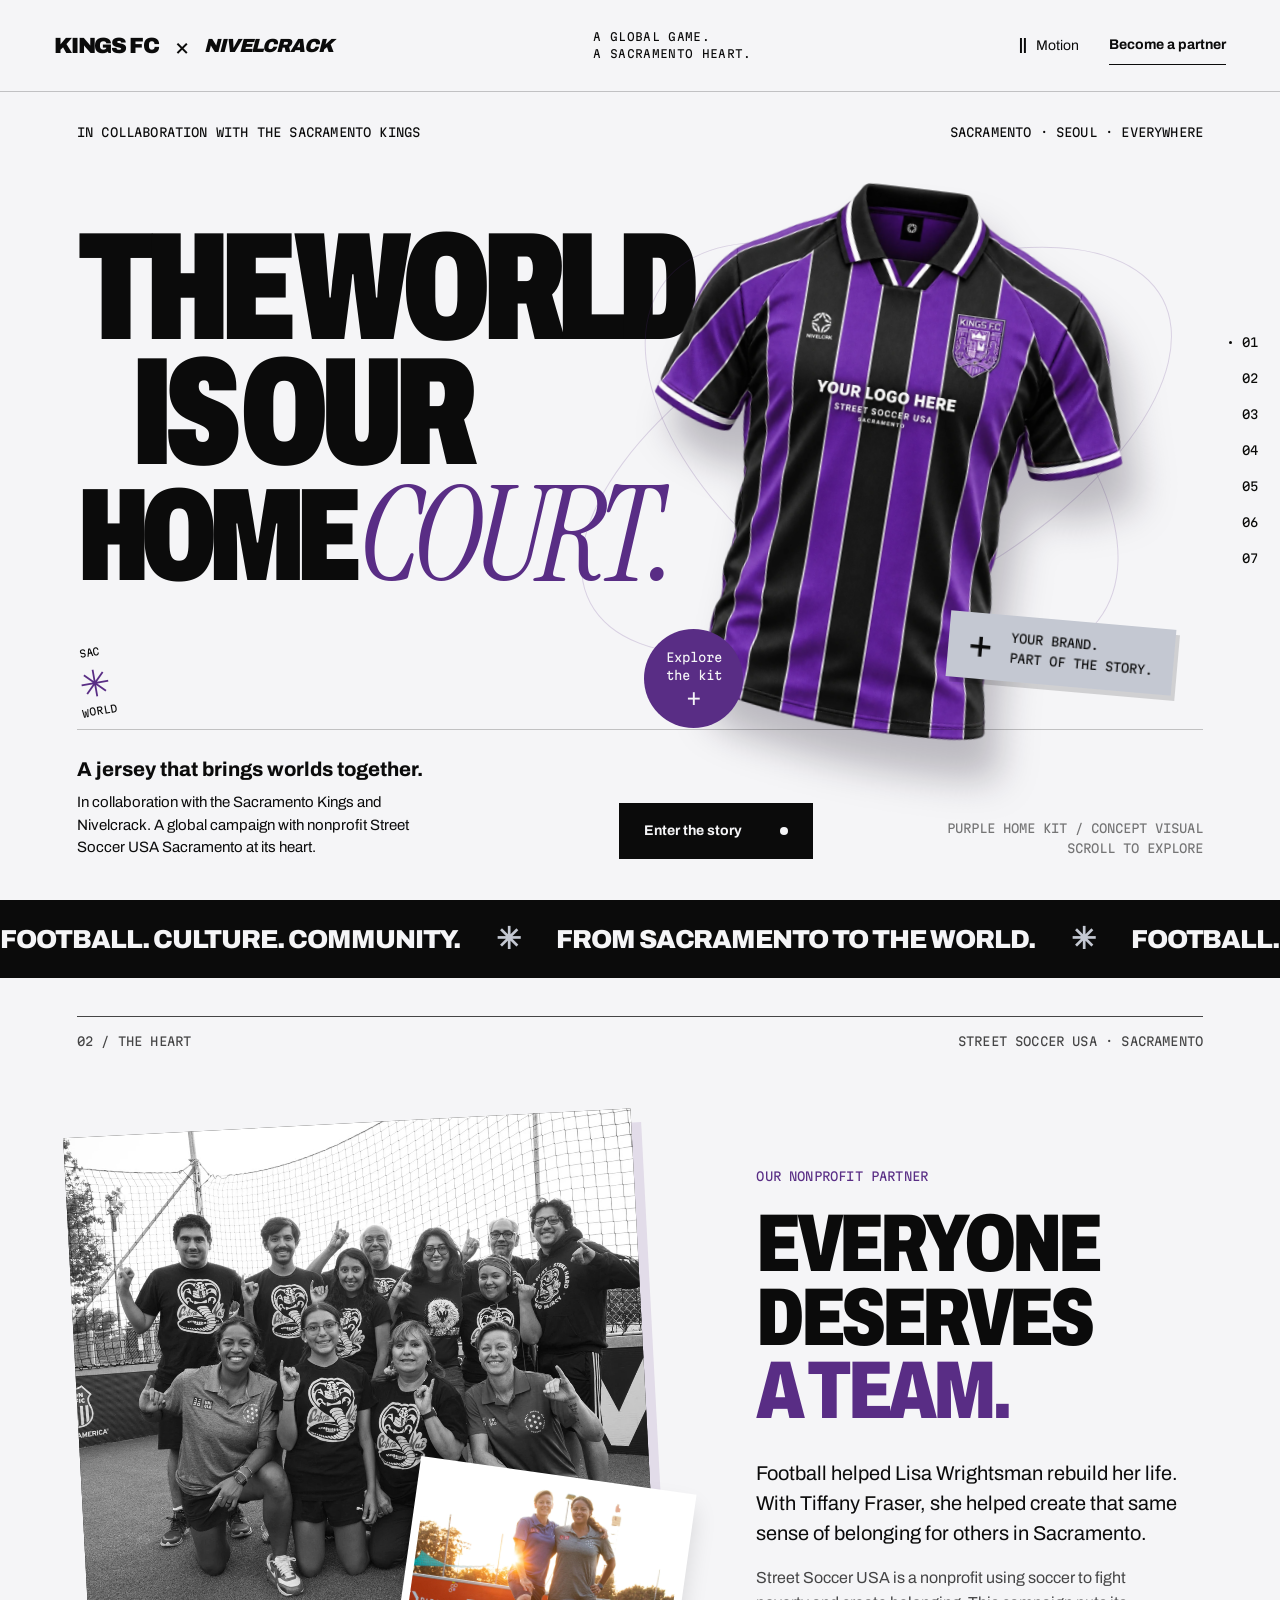
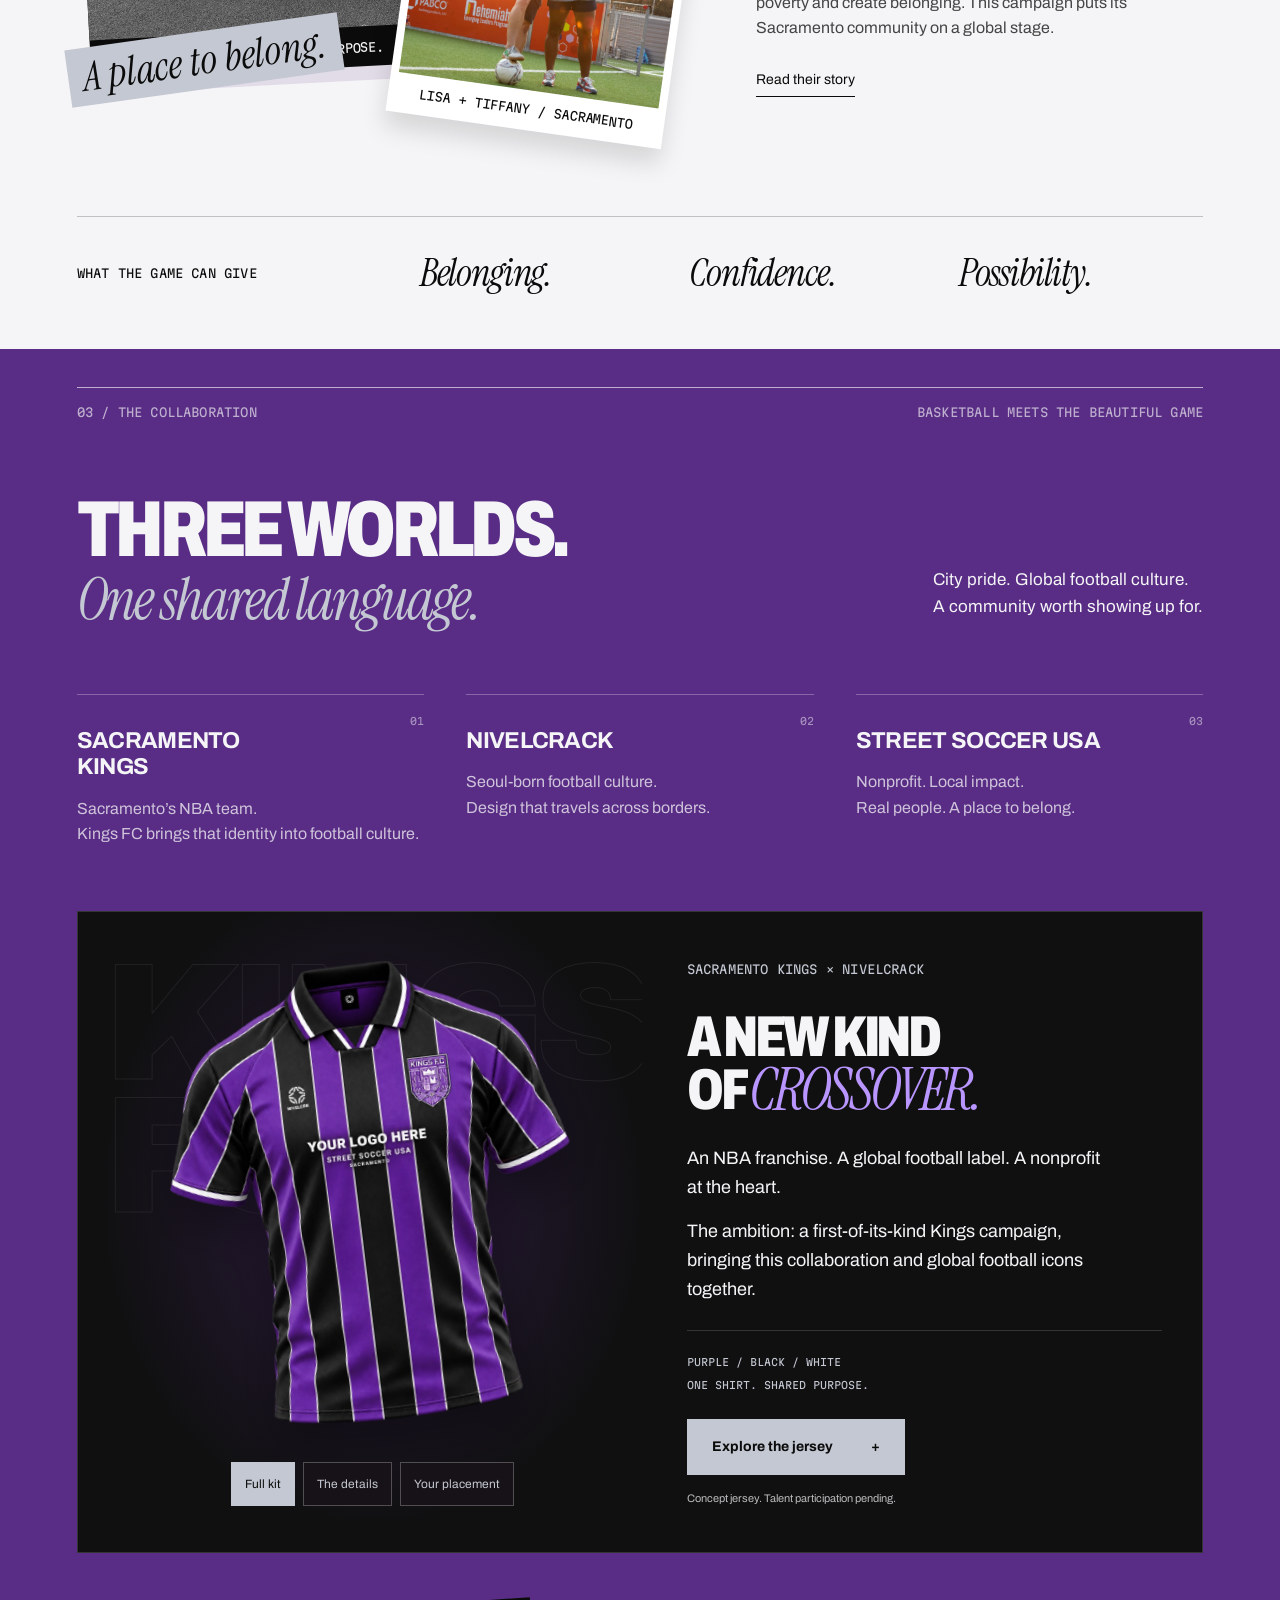
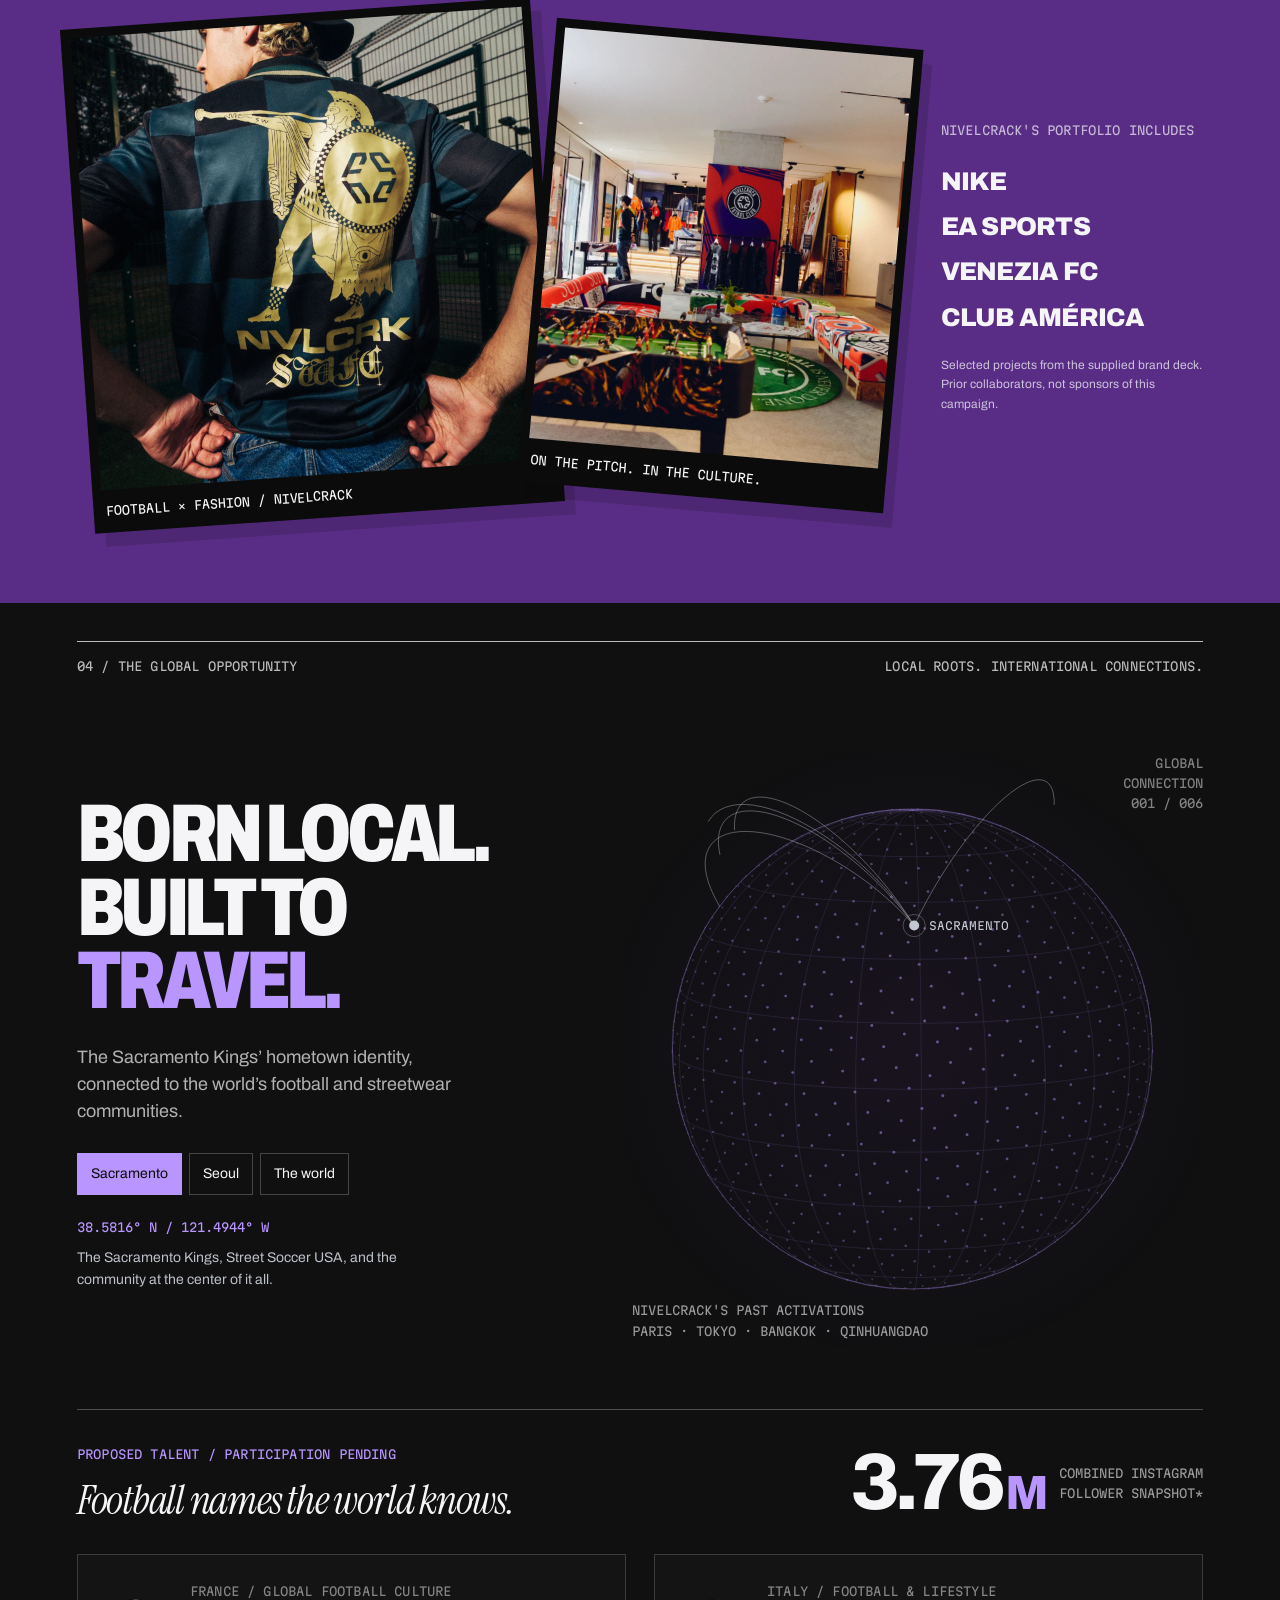
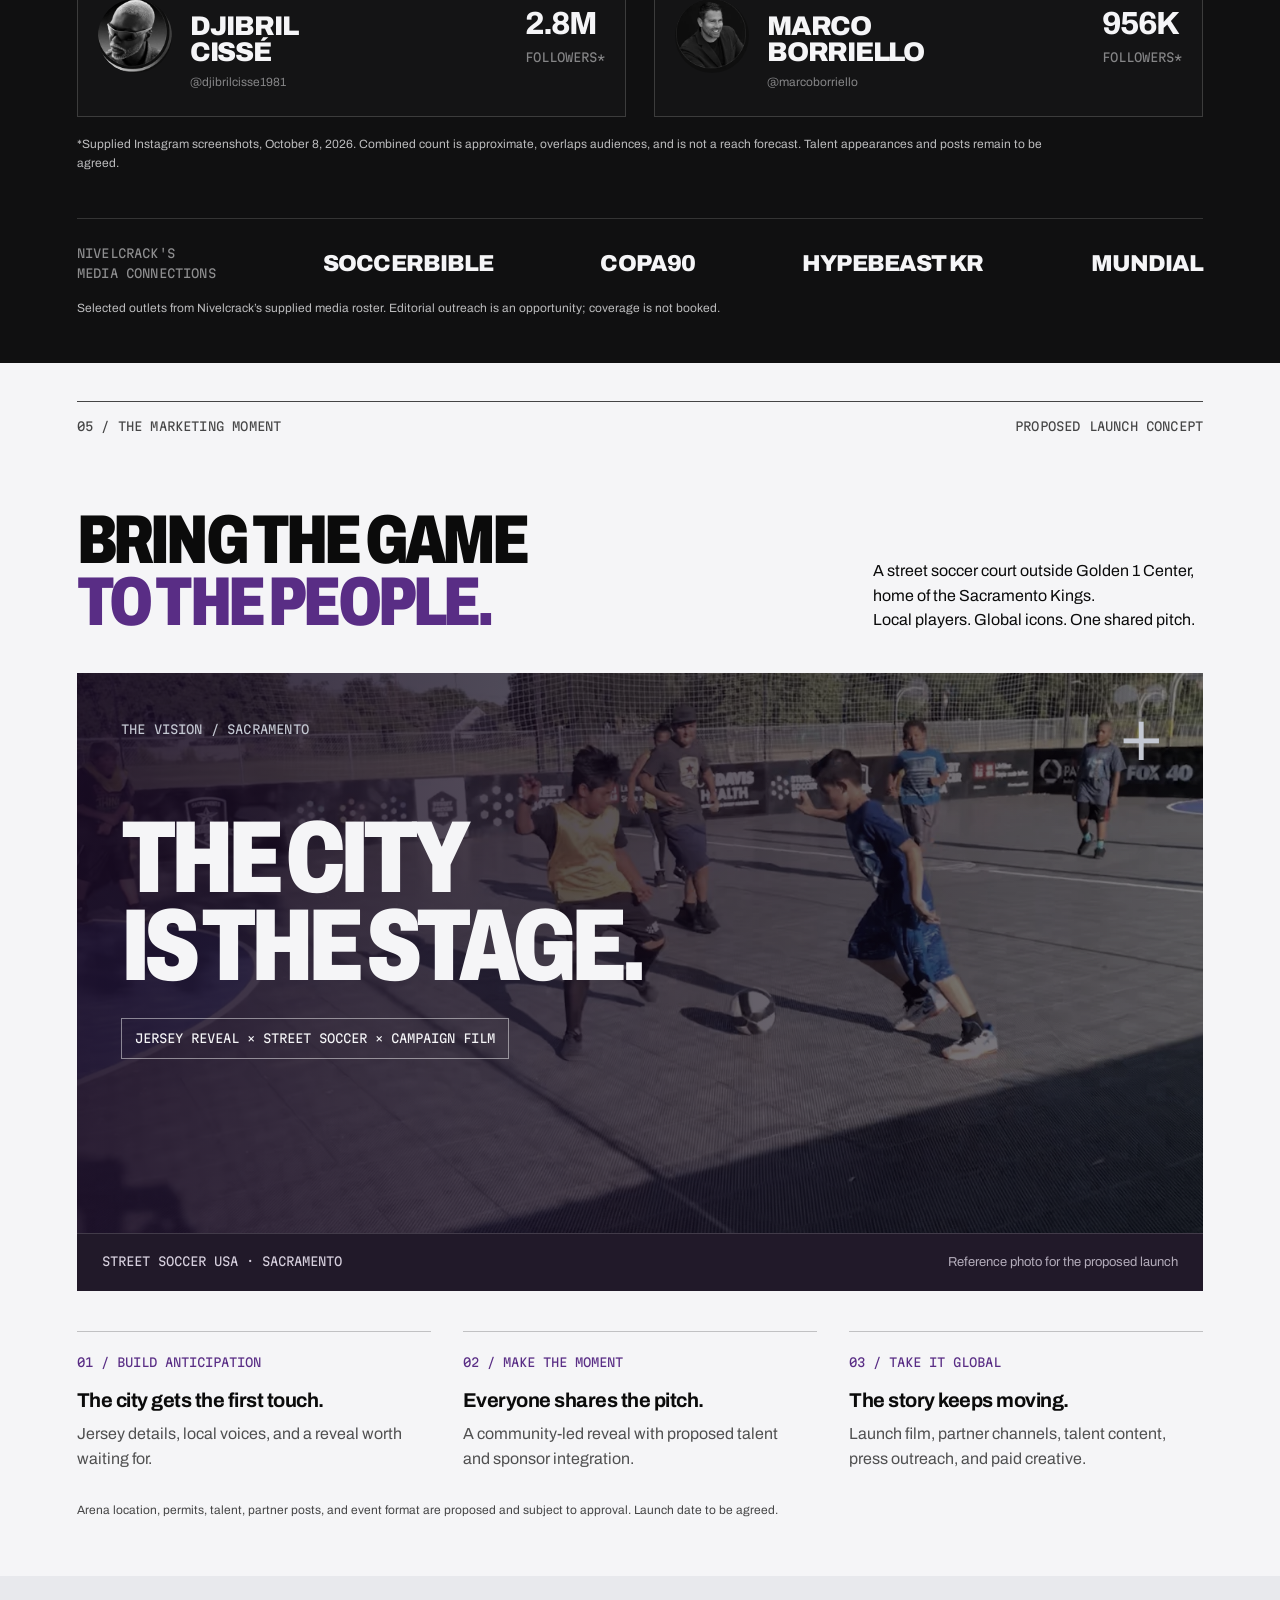
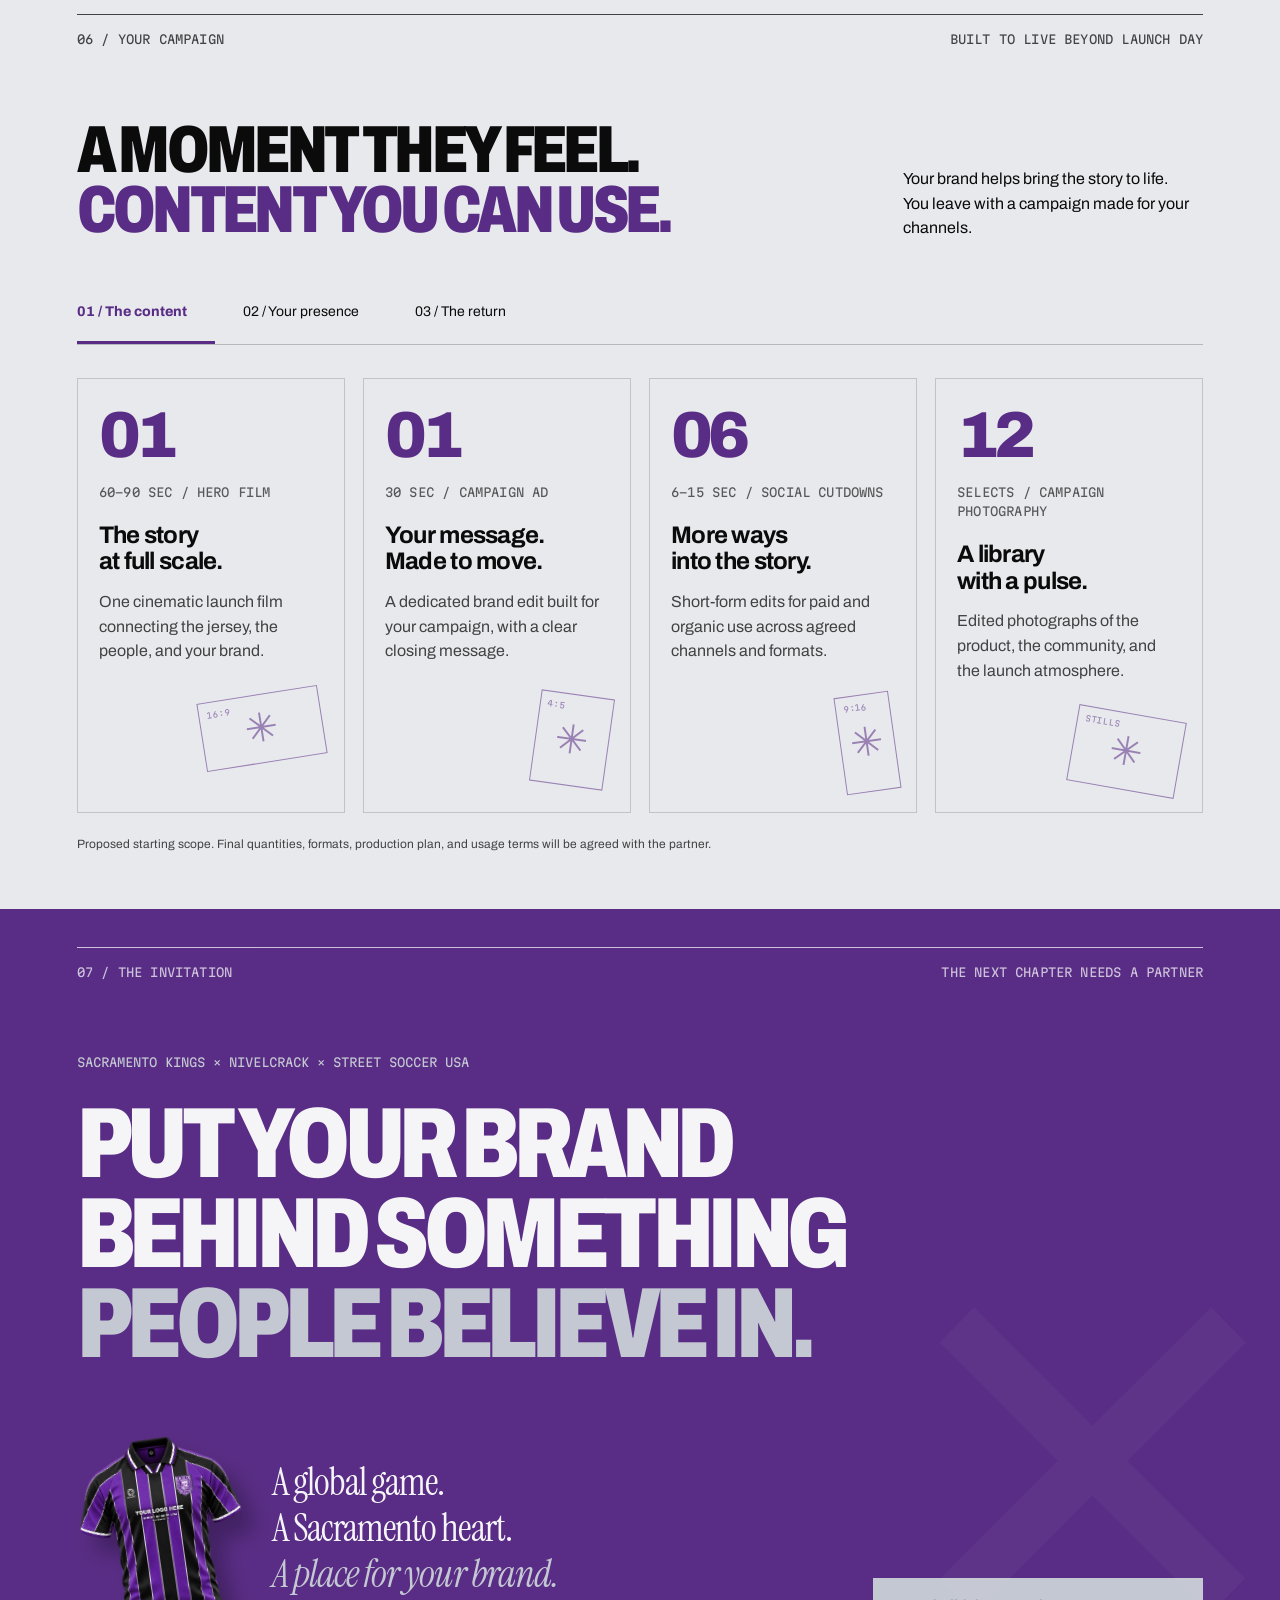
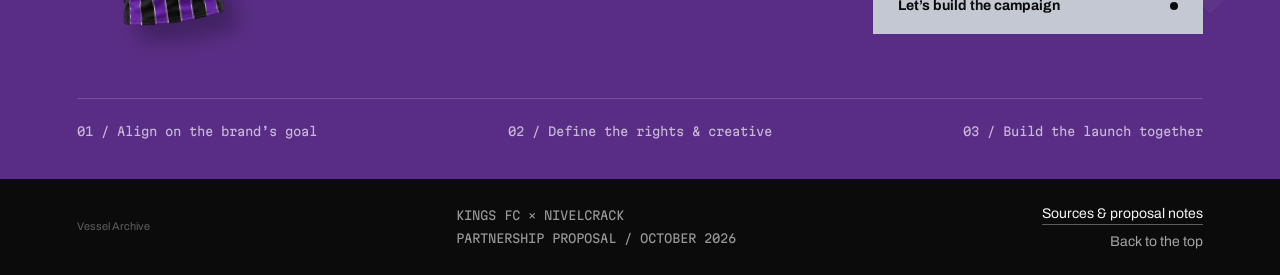
==== commit bace5c1e: "Keep mobile navigation on one line at 320px" ====
--- a/index.html
+++ b/index.html
@@ -6,7 +6,7 @@
 <meta name="description" content="A Sacramento Kings × Nivelcrack collaboration bringing NBA identity, global football culture and nonprofit Street Soccer USA together.">
 <meta property="og:title" content="Kings FC × Nivelcrack | A global game. A Sacramento heart."><meta property="og:description" content="Football. Culture. Community. A partnership built to travel.">
 <link rel="icon" type="image/svg+xml" href="data:image/svg+xml,%3Csvg xmlns='http://www.w3.org/2000/svg' viewBox='0 0 64 64'%3E%3Crect width='64' height='64' fill='%23552d80'/%3E%3Cpath d='M14 18v28h8V34l12 12h12L31 31l14-13H33L22 29V18z' fill='%23f2eee5'/%3E%3C/svg%3E">
-<link rel="stylesheet" href="assets/fonts.css"><link rel="stylesheet" href="styles.css?v=20261008-3"><script src="app.js?v=20261008-3" defer></script>
+<link rel="stylesheet" href="assets/fonts.css"><link rel="stylesheet" href="styles.css?v=20261008-4"><script src="app.js?v=20261008-3" defer></script>
 </head>
 <body>
 <a class="skip-link" href="#story">Skip to the story</a>
--- a/styles.css
+++ b/styles.css
@@ -73,3 +73,5 @@
 .garment-tag{top:auto;bottom:12%}
 .kit-showcase-visual{overflow:hidden}
 @media(max-width:760px){body .garment-tag{top:auto;bottom:0;right:0}}
+
+@media(max-width:380px){body .topbar{gap:12px}body .wordmark{font-size:13px;gap:4px;white-space:nowrap;flex-shrink:0}body .wordmark .nivel-word{font-size:10px}body .wordmark b{font-size:18px}body .nav-cta{font-size:10px;white-space:nowrap}body .header-actions{gap:7px;flex-shrink:0}body .motion-toggle{width:14px;flex-shrink:0;justify-content:center}}
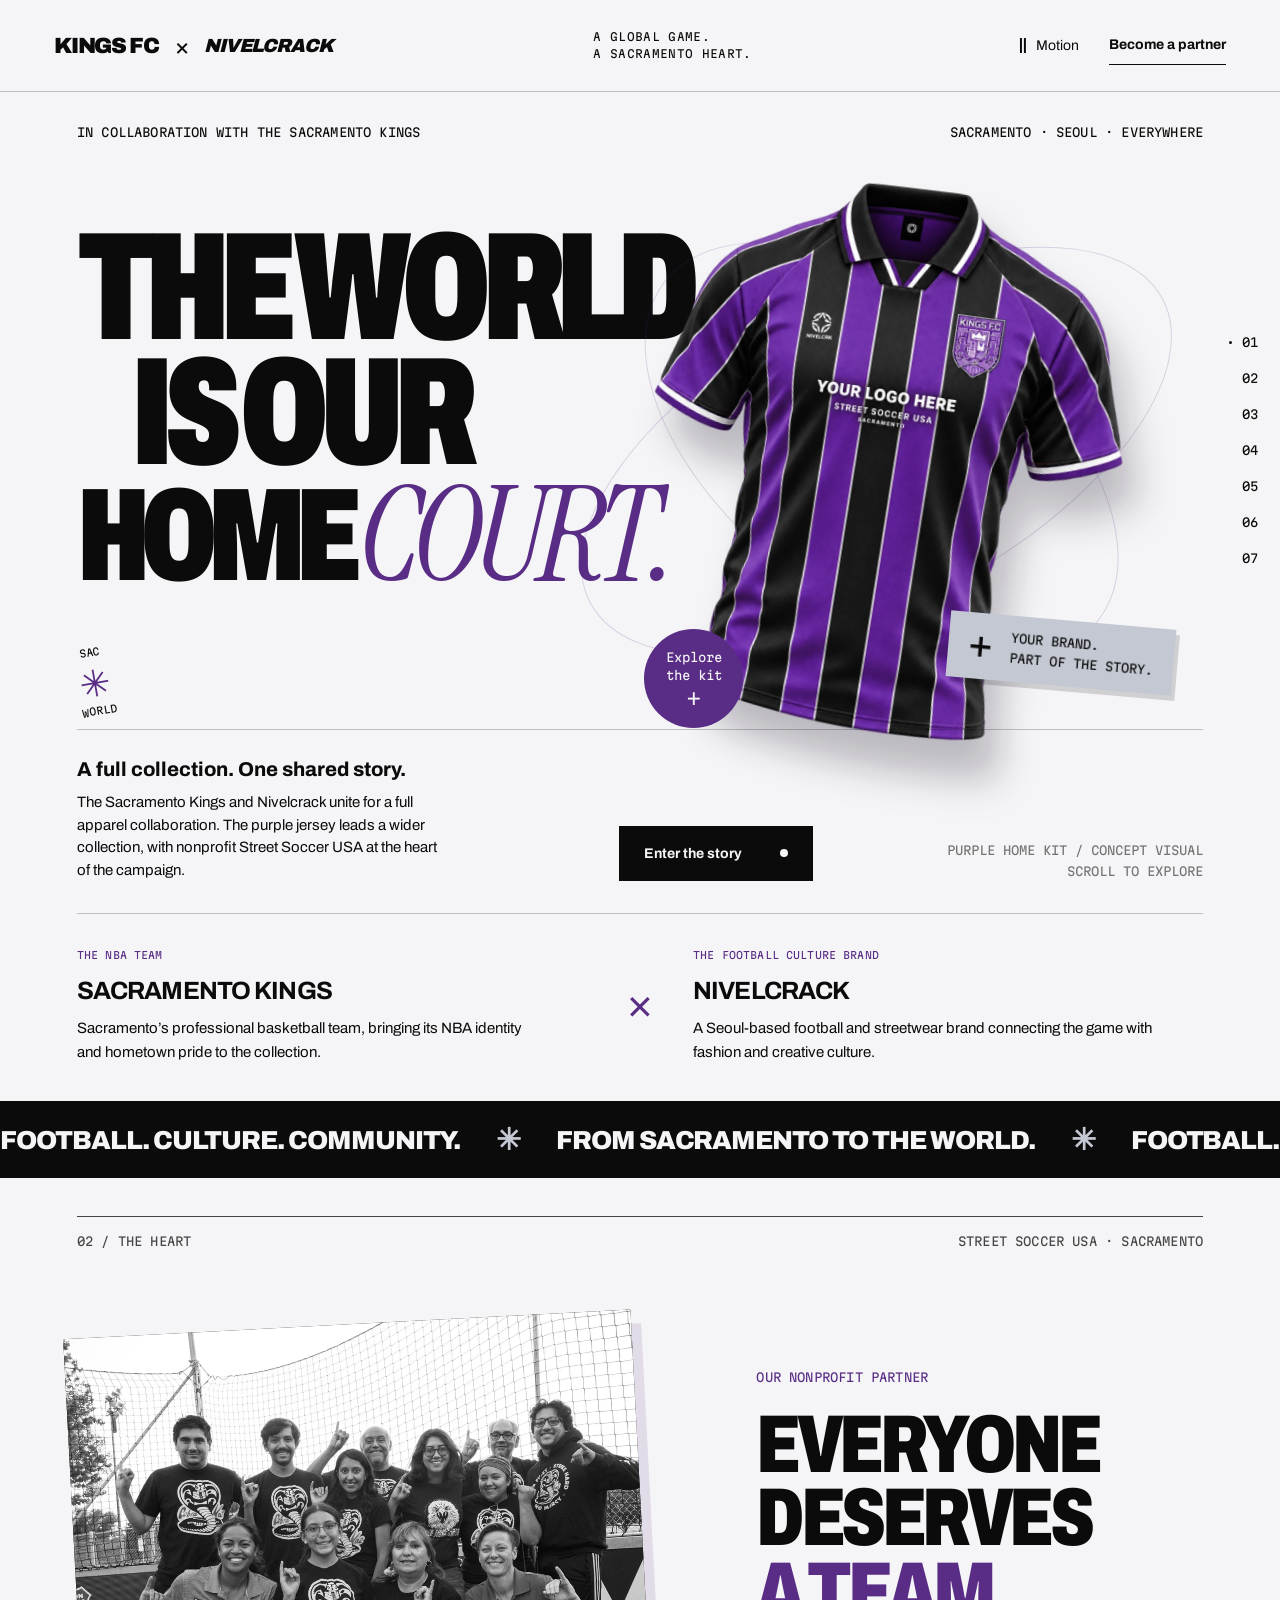
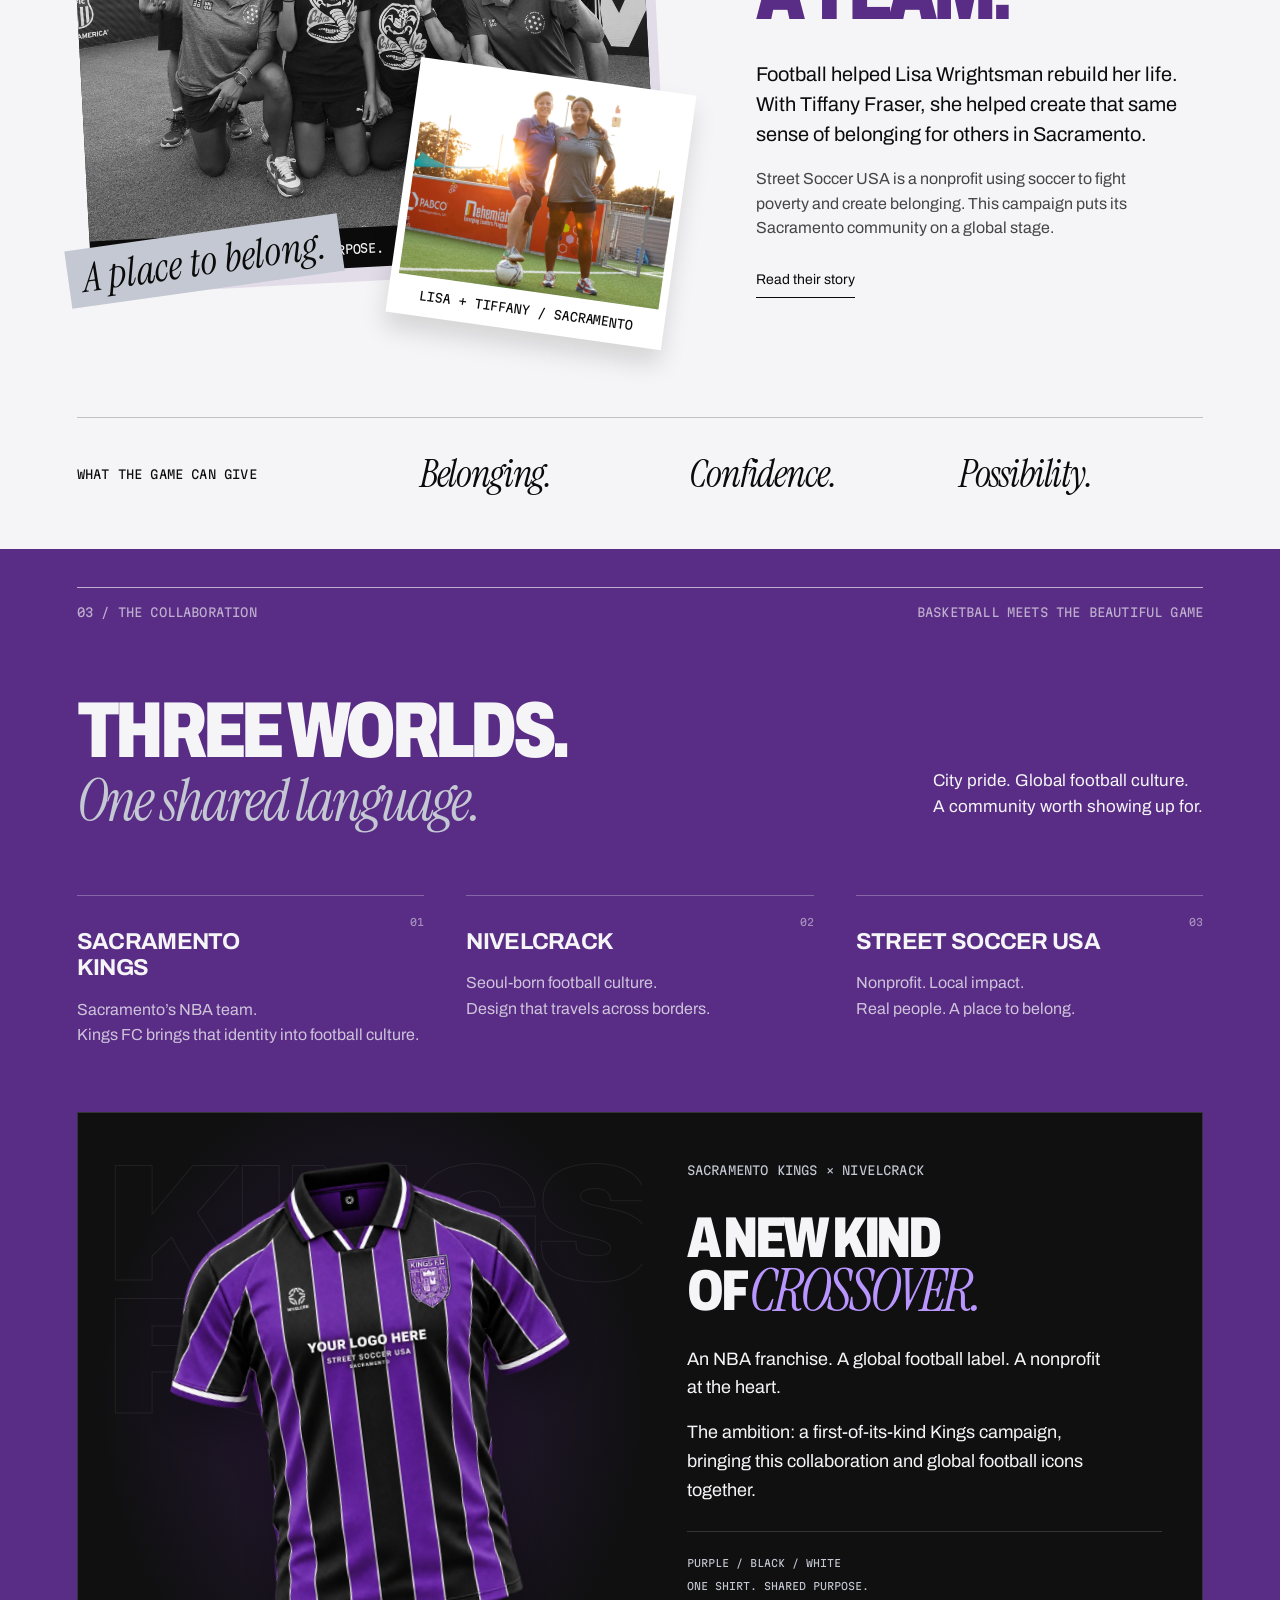
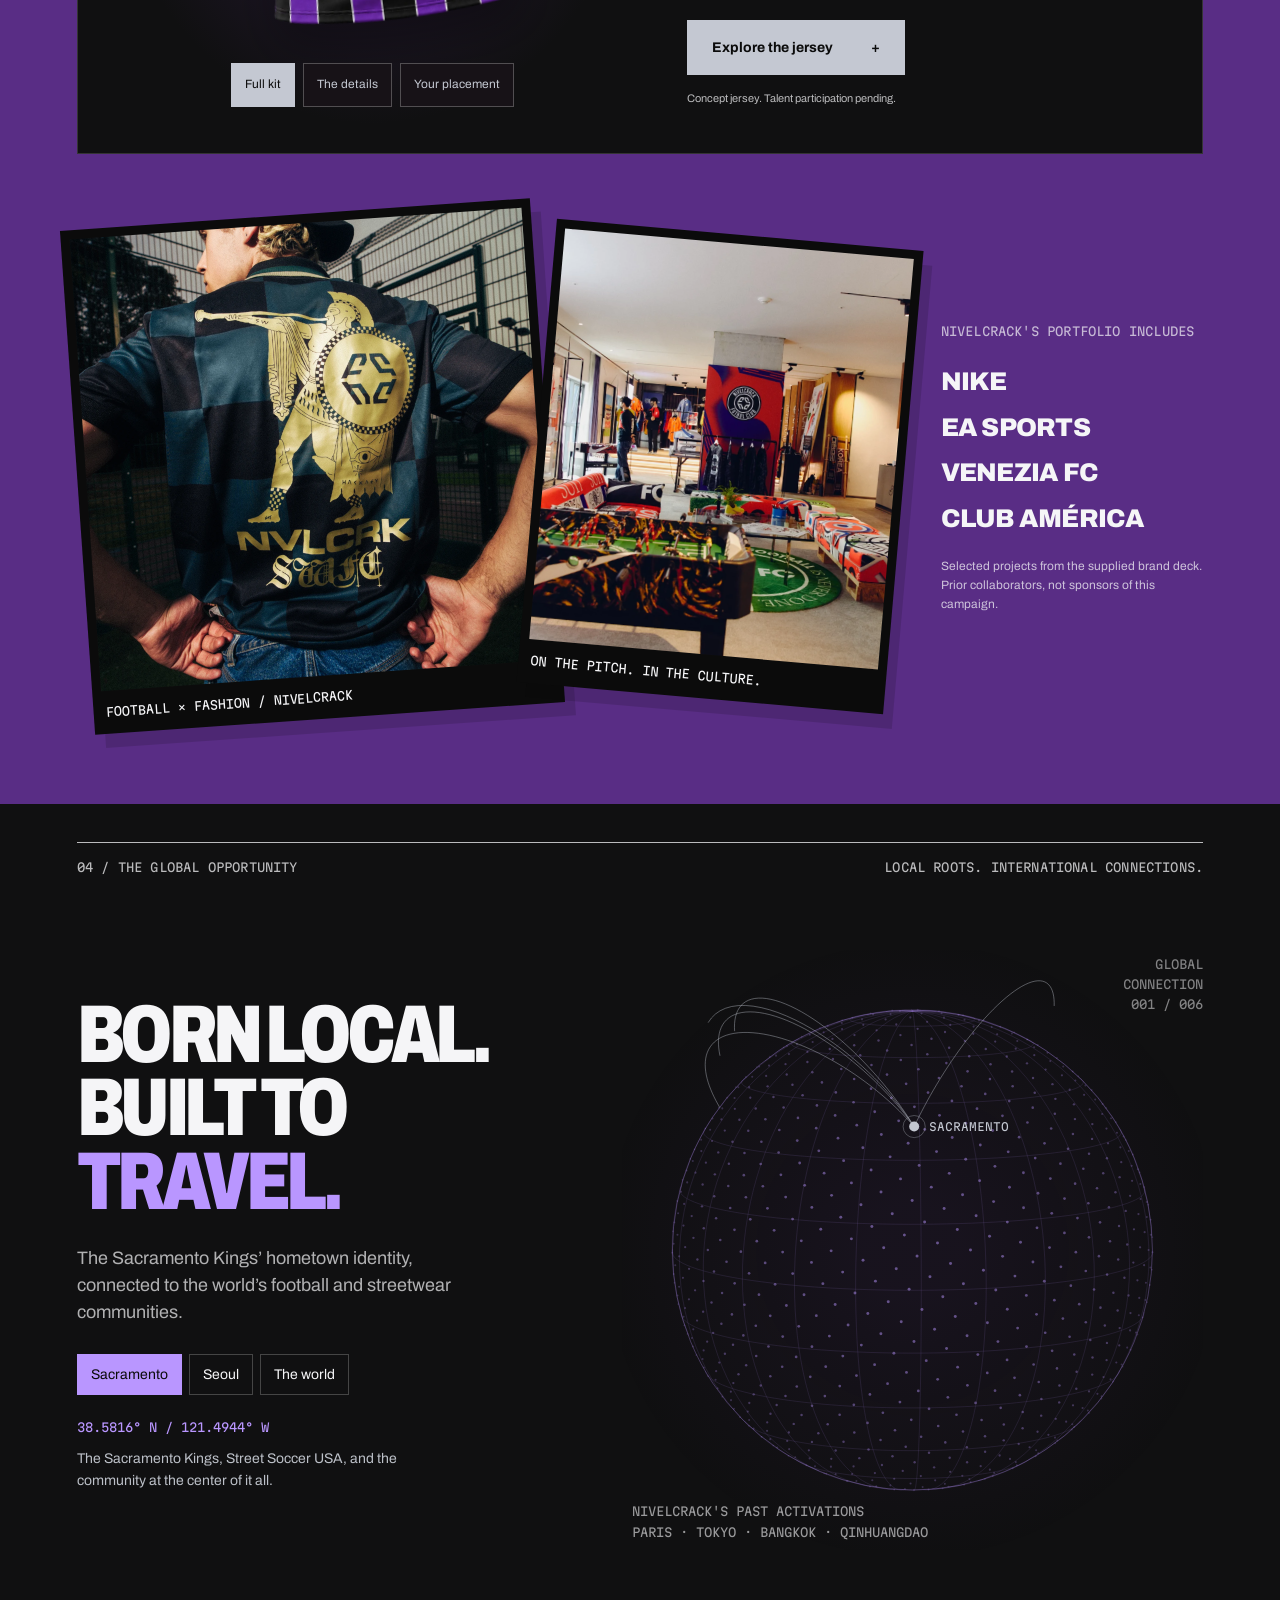
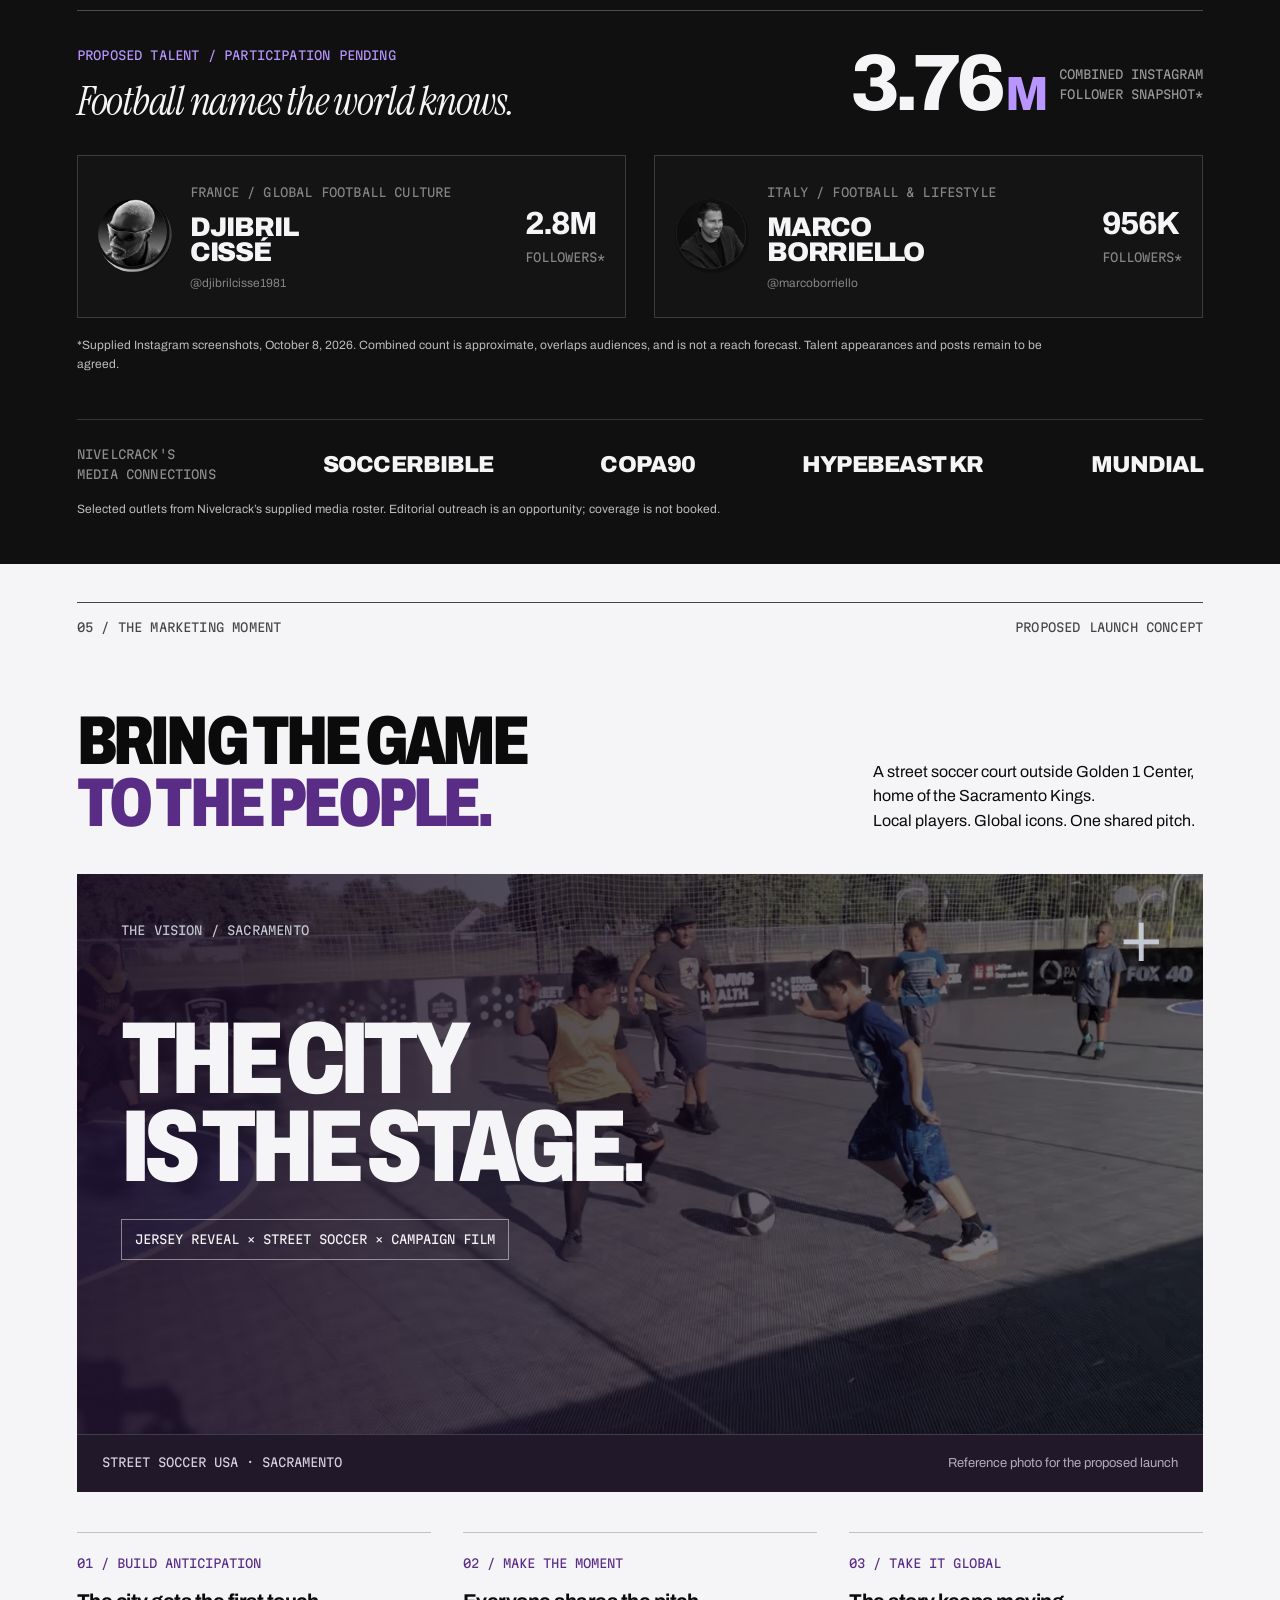
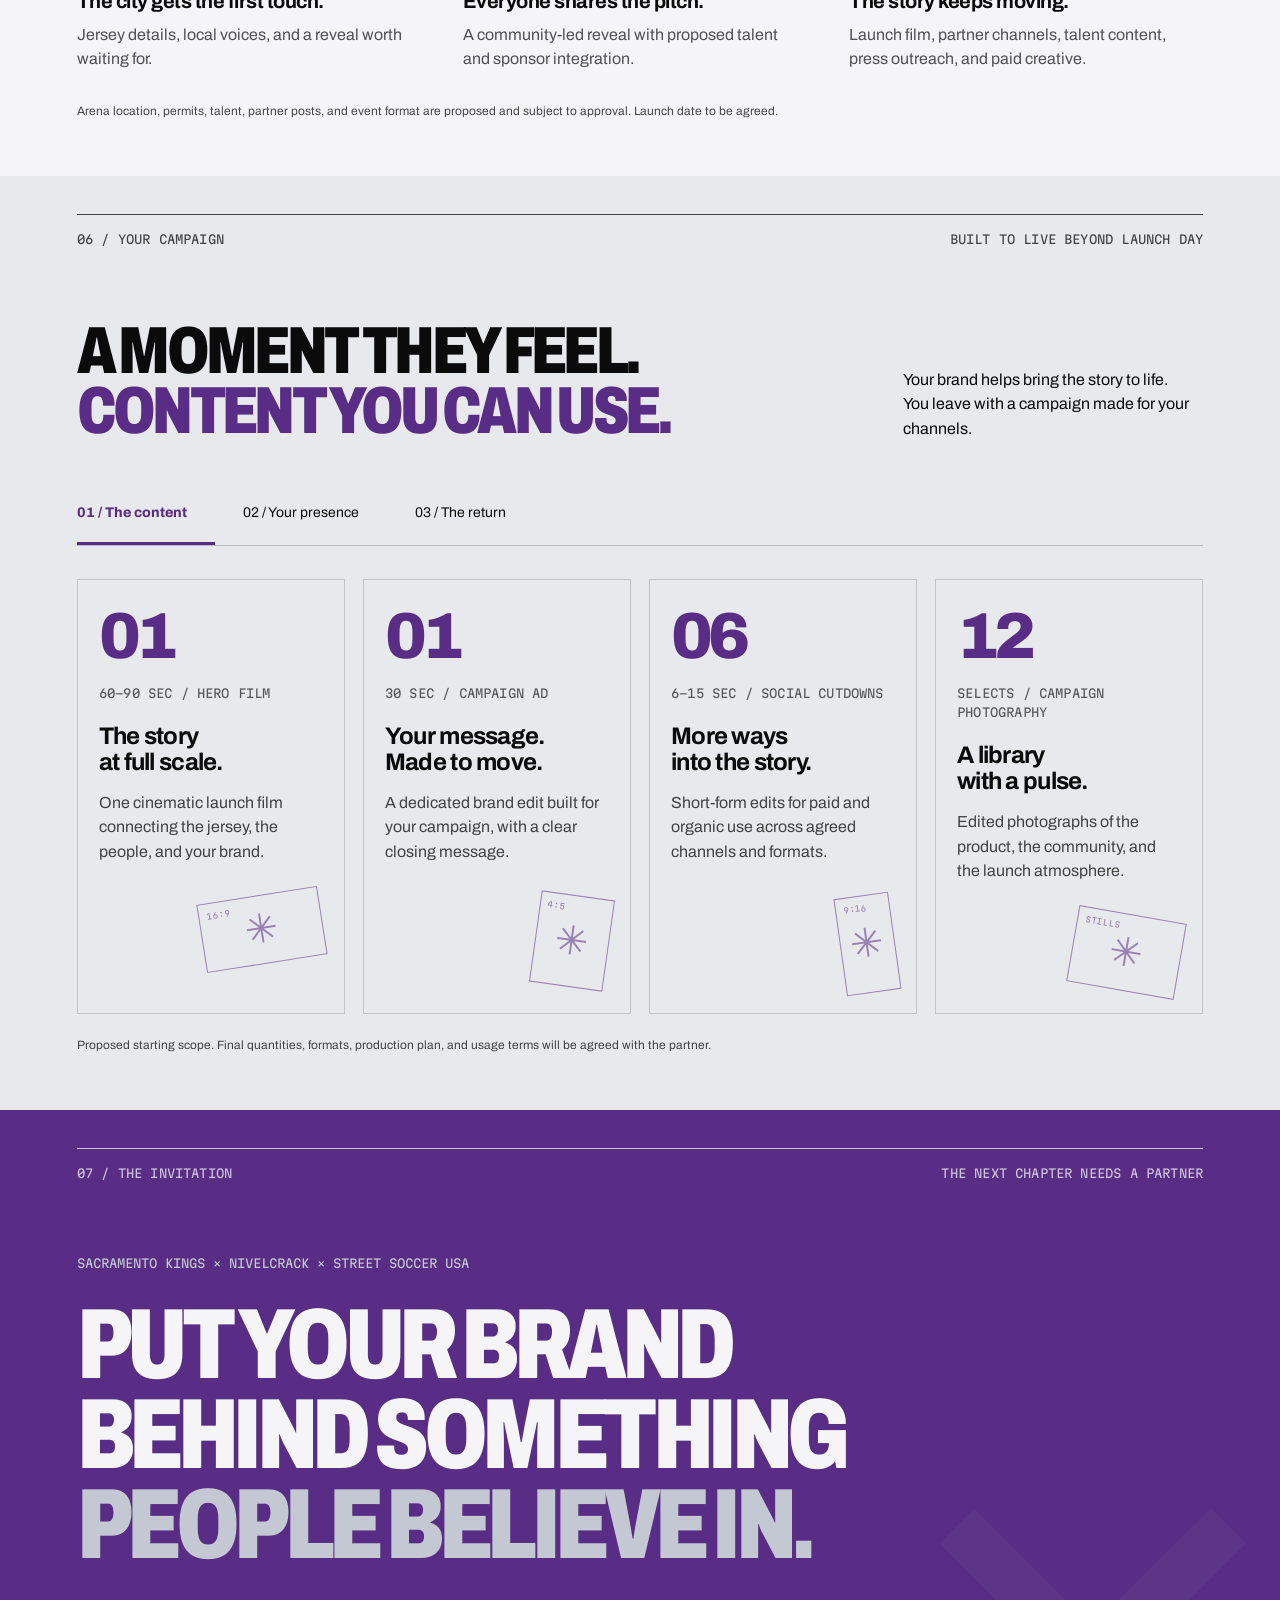
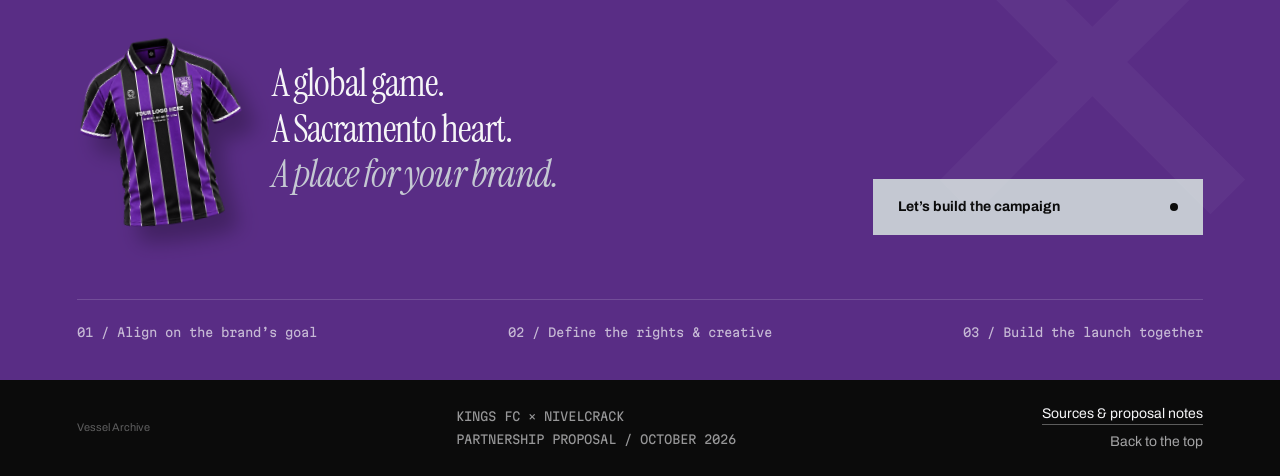
==== commit d24e6e3f: "Introduce both collaborators and clarify the full apparel collection" ====
--- a/index.html
+++ b/index.html
@@ -3,10 +3,10 @@
 <head>
 <meta charset="utf-8"><meta name="viewport" content="width=device-width,initial-scale=1"><meta name="theme-color" content="#f5f5f7"><meta name="robots" content="noindex,nofollow">
 <title>Kings FC × Nivelcrack | The world is our home court.</title>
-<meta name="description" content="A Sacramento Kings × Nivelcrack collaboration bringing NBA identity, global football culture and nonprofit Street Soccer USA together.">
+<meta name="description" content="A full apparel collaboration between the Sacramento Kings, Sacramento’s NBA team, and Nivelcrack, a Seoul-based football and streetwear brand, with nonprofit Street Soccer USA at its heart.">
 <meta property="og:title" content="Kings FC × Nivelcrack | A global game. A Sacramento heart."><meta property="og:description" content="Football. Culture. Community. A partnership built to travel.">
 <link rel="icon" type="image/svg+xml" href="data:image/svg+xml,%3Csvg xmlns='http://www.w3.org/2000/svg' viewBox='0 0 64 64'%3E%3Crect width='64' height='64' fill='%23552d80'/%3E%3Cpath d='M14 18v28h8V34l12 12h12L31 31l14-13H33L22 29V18z' fill='%23f2eee5'/%3E%3C/svg%3E">
-<link rel="stylesheet" href="assets/fonts.css"><link rel="stylesheet" href="styles.css?v=20261008-4"><script src="app.js?v=20261008-3" defer></script>
+<link rel="stylesheet" href="assets/fonts.css"><link rel="stylesheet" href="styles.css?v=20261008-5"><script src="app.js?v=20261008-3" defer></script>
 </head>
 <body>
 <a class="skip-link" href="#story">Skip to the story</a>
@@ -16,7 +16,8 @@
 <section id="home" class="hero chapter" aria-labelledby="hero-title">
 <div class="hero-topline"><span class="eyebrow">IN COLLABORATION WITH THE SACRAMENTO KINGS</span><span class="eyebrow">SACRAMENTO · SEOUL · EVERYWHERE</span></div>
 <div class="hero-composition"><h1 id="hero-title" class="hero-title"><span>THE WORLD</span><span>IS OUR</span><span>HOME <i>COURT.</i></span></h1><div class="hero-jersey-space" id="jersey-space"><div class="hero-orbit orbit-one" aria-hidden="true"></div><div class="hero-orbit orbit-two" aria-hidden="true"></div><div class="jersey-tilt"><img class="hero-jersey" src="assets/jersey-hero-v2.webp" alt="Purple and black Kings FC × Nivelcrack jersey with Your Logo Here and Street Soccer USA Sacramento conceptual front placements" width="1122" height="1402" fetchpriority="high"></div><span class="garment-tag"><span class="tag-cross" aria-hidden="true">+</span> YOUR BRAND.<br>PART OF THE STORY.</span><button class="jersey-trigger circle-button" type="button" aria-label="Explore the jersey and preview your brand">Explore<br>the kit <span aria-hidden="true">+</span></button></div><span class="hero-stamp" aria-hidden="true">SAC<br><span>✳</span><br>WORLD</span></div>
-<div class="hero-bottom"><div class="hero-intro"><p>A jersey that brings worlds together.</p><p>In collaboration with the Sacramento Kings and Nivelcrack. A global campaign with nonprofit Street Soccer USA Sacramento at its heart.</p></div><a class="button dark" href="#story">Enter the story <span class="button-dot" aria-hidden="true"></span></a><div class="hero-footnote">PURPLE HOME KIT / CONCEPT VISUAL<br>SCROLL TO EXPLORE</div></div>
+<div class="hero-bottom"><div class="hero-intro"><p>A full collection. One shared story.</p><p>The Sacramento Kings and Nivelcrack unite for a full apparel collaboration. The purple jersey leads a wider collection, with nonprofit Street Soccer USA at the heart of the campaign.</p></div><a class="button dark" href="#story">Enter the story <span class="button-dot" aria-hidden="true"></span></a><div class="hero-footnote">PURPLE HOME KIT / CONCEPT VISUAL<br>SCROLL TO EXPLORE</div></div>
+<div class="collaboration-primer" id="collaboration-intro" aria-label="Meet the collaborators"><div><span class="eyebrow">THE NBA TEAM</span><h2>SACRAMENTO KINGS</h2><p>Sacramento’s professional basketball team, bringing its NBA identity and hometown pride to the collection.</p></div><span class="primer-cross" aria-hidden="true">×</span><div><span class="eyebrow">THE FOOTBALL CULTURE BRAND</span><h2>NIVELCRACK</h2><p>A Seoul-based football and streetwear brand connecting the game with fashion and creative culture.</p></div></div>
 </section>
 <div class="ticker" aria-hidden="true"><div>FOOTBALL. CULTURE. COMMUNITY. <span>✳</span> FROM SACRAMENTO TO THE WORLD. <span>✳</span> FOOTBALL. CULTURE. COMMUNITY. <span>✳</span> FROM SACRAMENTO TO THE WORLD. <span>✳</span></div></div>
 <section id="story" class="story section chapter" aria-labelledby="story-title"><div class="section-kicker"><span>02 / THE HEART</span><span>STREET SOCCER USA · SACRAMENTO</span></div><div class="story-grid"><div class="story-visual reveal"><figure class="main-photo"><img src="assets/community-team.webp" alt="Street Soccer Sacramento players with Lisa Wrightsman and Tiffany Fraser" loading="lazy"><figcaption>THE REAL PEOPLE BEHIND THE PURPOSE.</figcaption></figure><figure class="snapshot"><img src="assets/community.webp" alt="Lisa Wrightsman and Tiffany Fraser, Street Soccer Sacramento" loading="lazy"><figcaption>LISA + TIFFANY / SACRAMENTO</figcaption></figure><span class="photo-tape" aria-hidden="true">A place to belong.</span></div><div class="story-copy reveal"><span class="story-nonprofit eyebrow">OUR NONPROFIT PARTNER</span><h2 id="story-title" class="display">EVERYONE<br>DESERVES<br><em>A TEAM.</em></h2><p class="lead">Football helped Lisa Wrightsman rebuild her life. With Tiffany Fraser, she helped create that same sense of belonging for others in Sacramento.</p><p>Street Soccer USA is a nonprofit using soccer to fight poverty and create belonging. This campaign puts its Sacramento community on a global stage.</p><a class="text-link" href="https://www.csus.edu/news/made/stories/2021/10/street-soccer-sacramento.html" target="_blank" rel="noopener">Read their story</a></div></div><div class="impact-line"><span class="tiny-label">WHAT THE GAME CAN GIVE</span><span>Belonging.</span><span>Confidence.</span><span>Possibility.</span></div></section>
--- a/styles.css
+++ b/styles.css
@@ -75,3 +75,12 @@
 @media(max-width:760px){body .garment-tag{top:auto;bottom:0;right:0}}
 
 @media(max-width:380px){body .topbar{gap:12px}body .wordmark{font-size:13px;gap:4px;white-space:nowrap;flex-shrink:0}body .wordmark .nivel-word{font-size:10px}body .wordmark b{font-size:18px}body .nav-cta{font-size:10px;white-space:nowrap}body .header-actions{gap:7px;flex-shrink:0}body .motion-toggle{width:14px;flex-shrink:0;justify-content:center}}
+
+/* Introduce both collaborators before the community story. */
+.collaboration-primer{display:grid;grid-template-columns:1fr auto 1fr;gap:38px;align-items:center;border-top:1px solid var(--line);padding:28px 0 5px;margin-top:32px}
+.collaboration-primer>div{min-width:0}
+.collaboration-primer .eyebrow{color:var(--purple);font-size:10px;line-height:1.5}
+.collaboration-primer h2{font-size:25px;line-height:1.15;letter-spacing:-.035em;margin:10px 0}
+.collaboration-primer p{font-size:15px;line-height:1.6;max-width:470px}
+.primer-cross{font-size:48px;line-height:1;font-weight:300;color:var(--purple)}
+@media(max-width:760px){.collaboration-primer{grid-template-columns:1fr;gap:22px;padding-top:25px;margin-top:28px}.primer-cross{display:none}.collaboration-primer h2{font-size:23px}.collaboration-primer p{font-size:15px}.collaboration-primer>div+span+div{border-top:1px solid var(--line);padding-top:22px}}
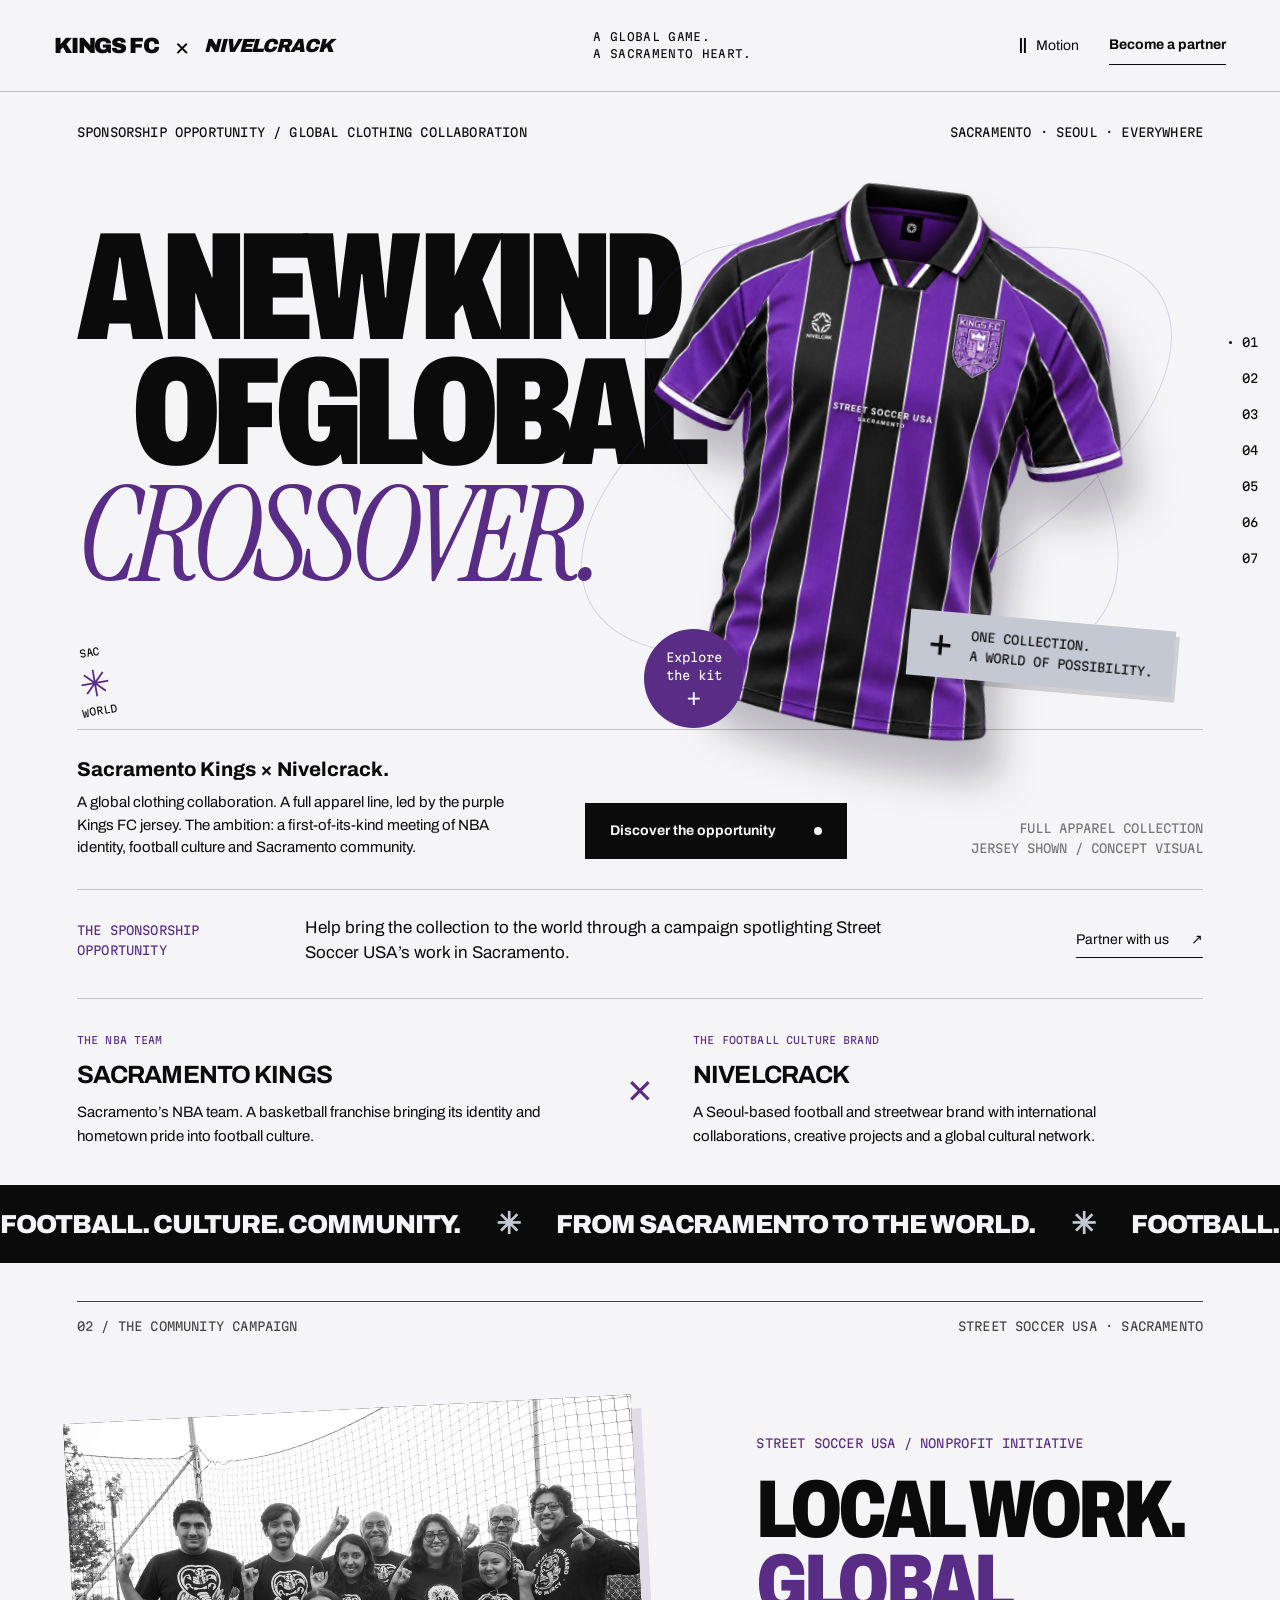
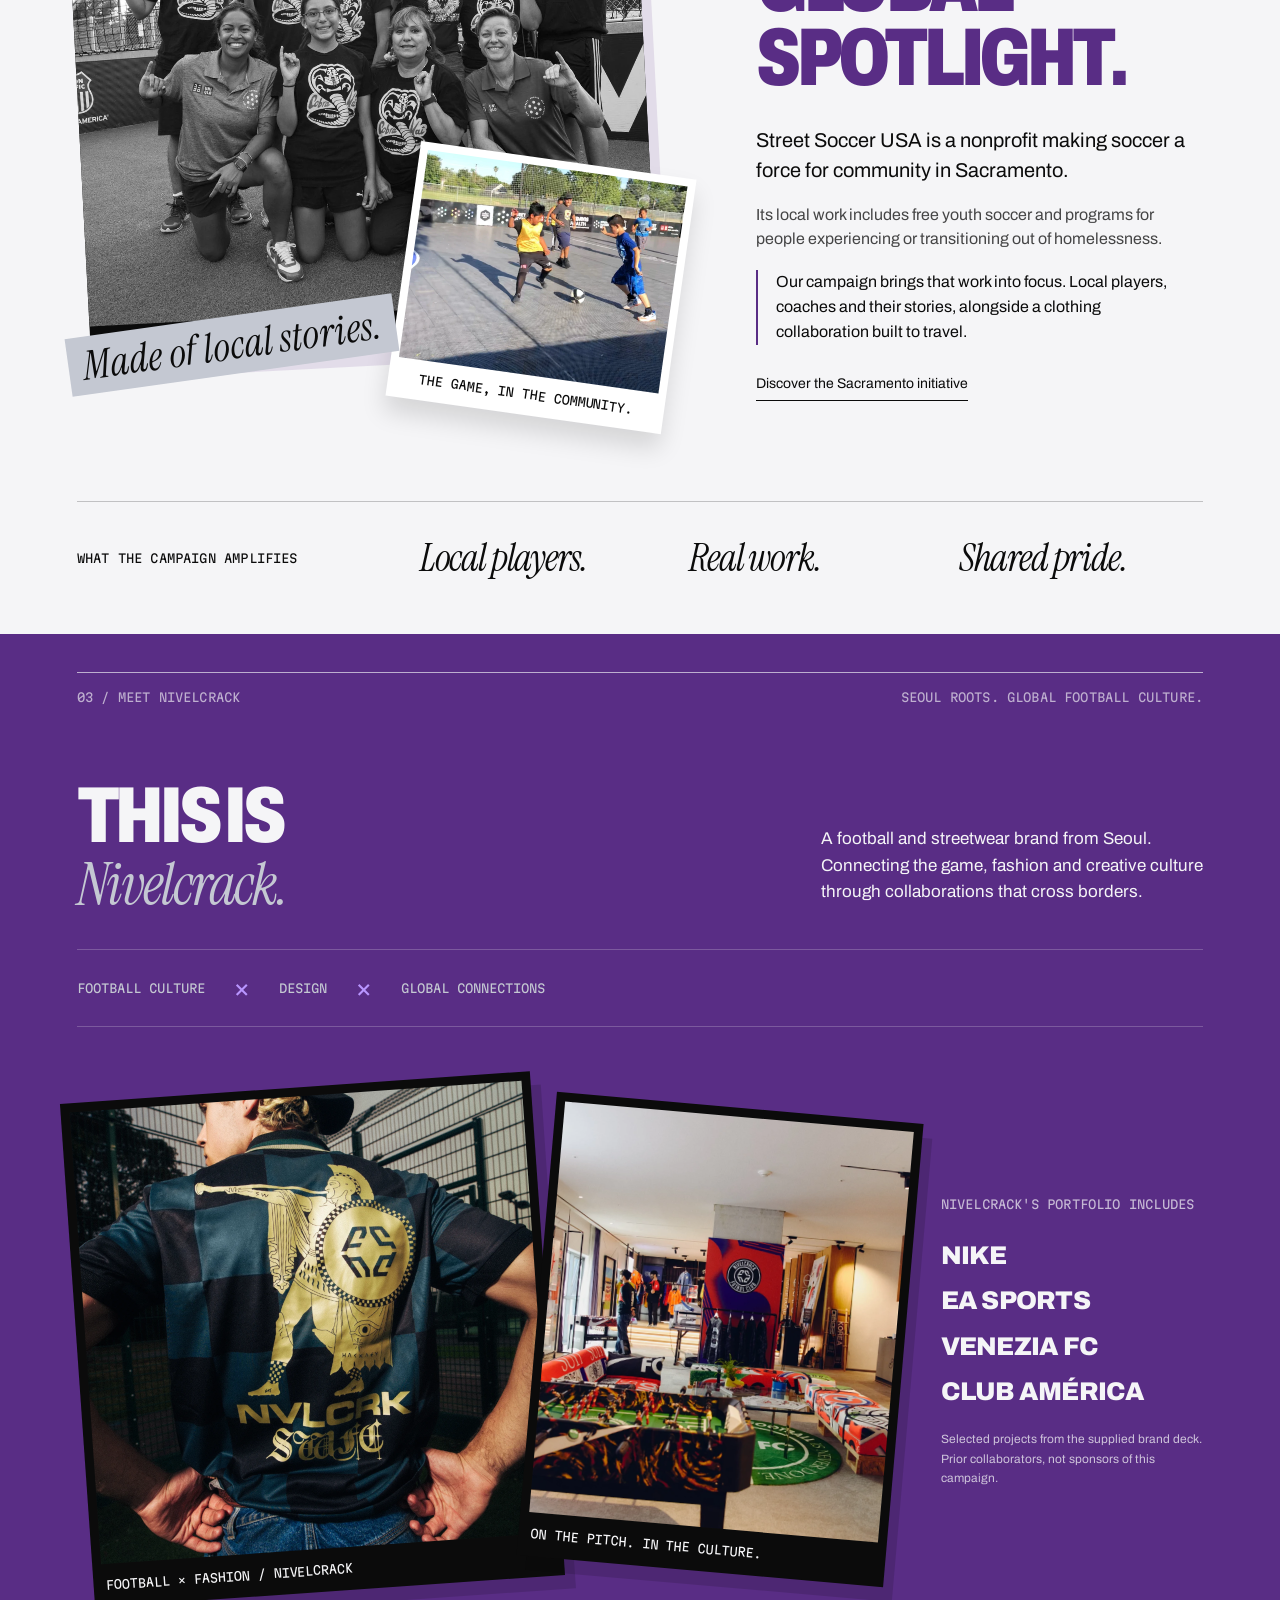
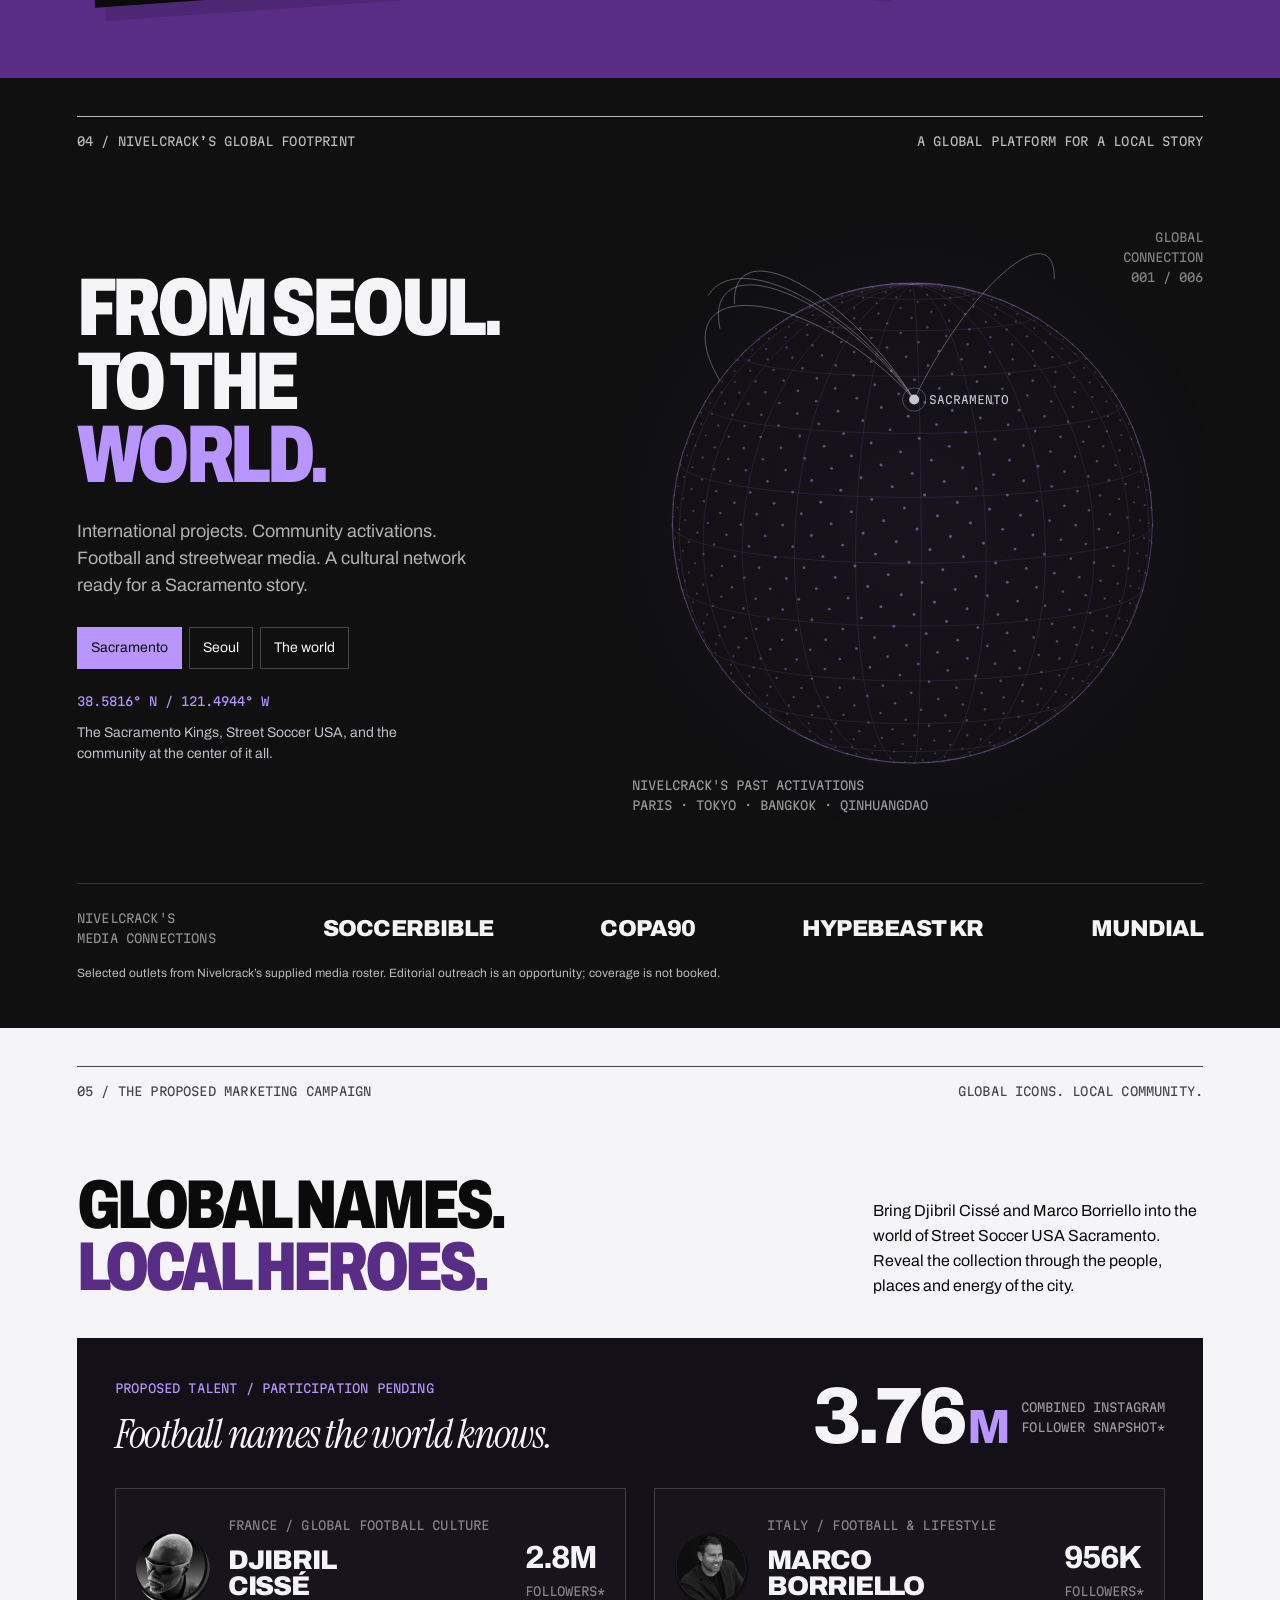
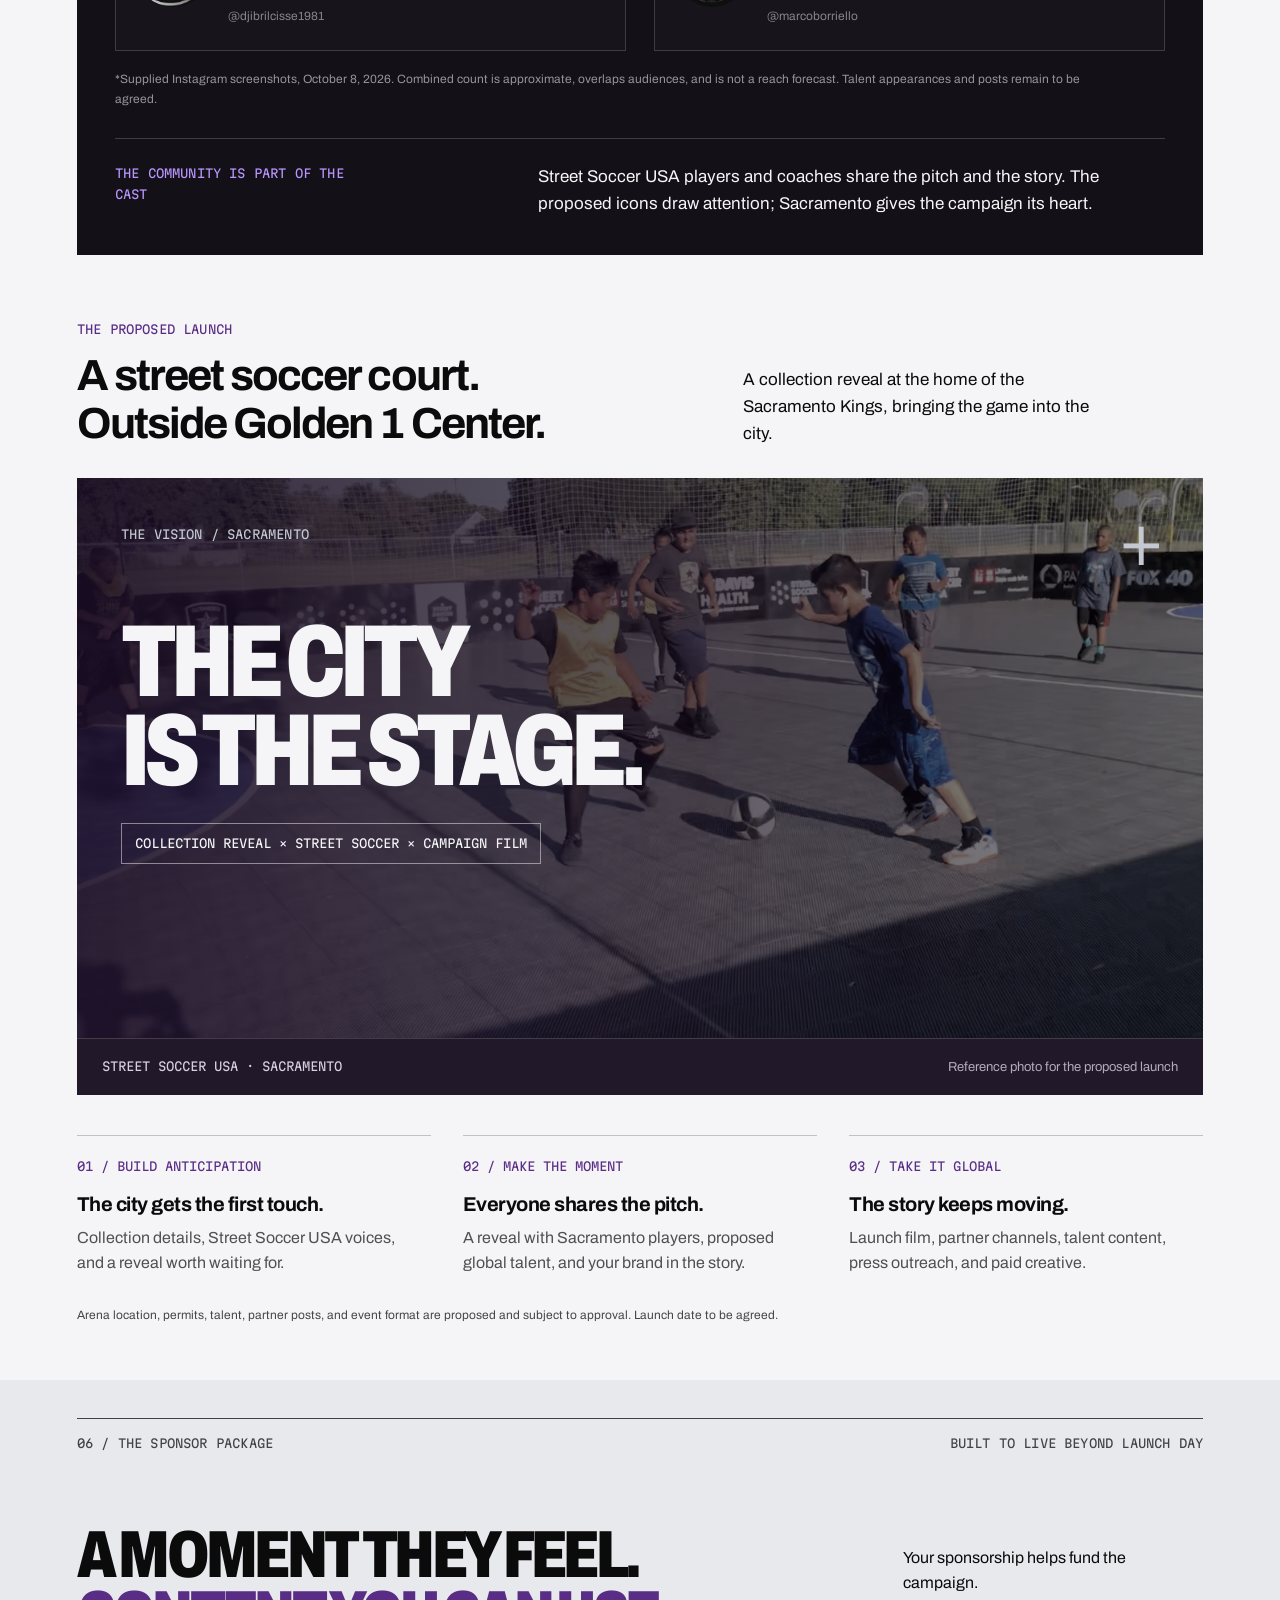
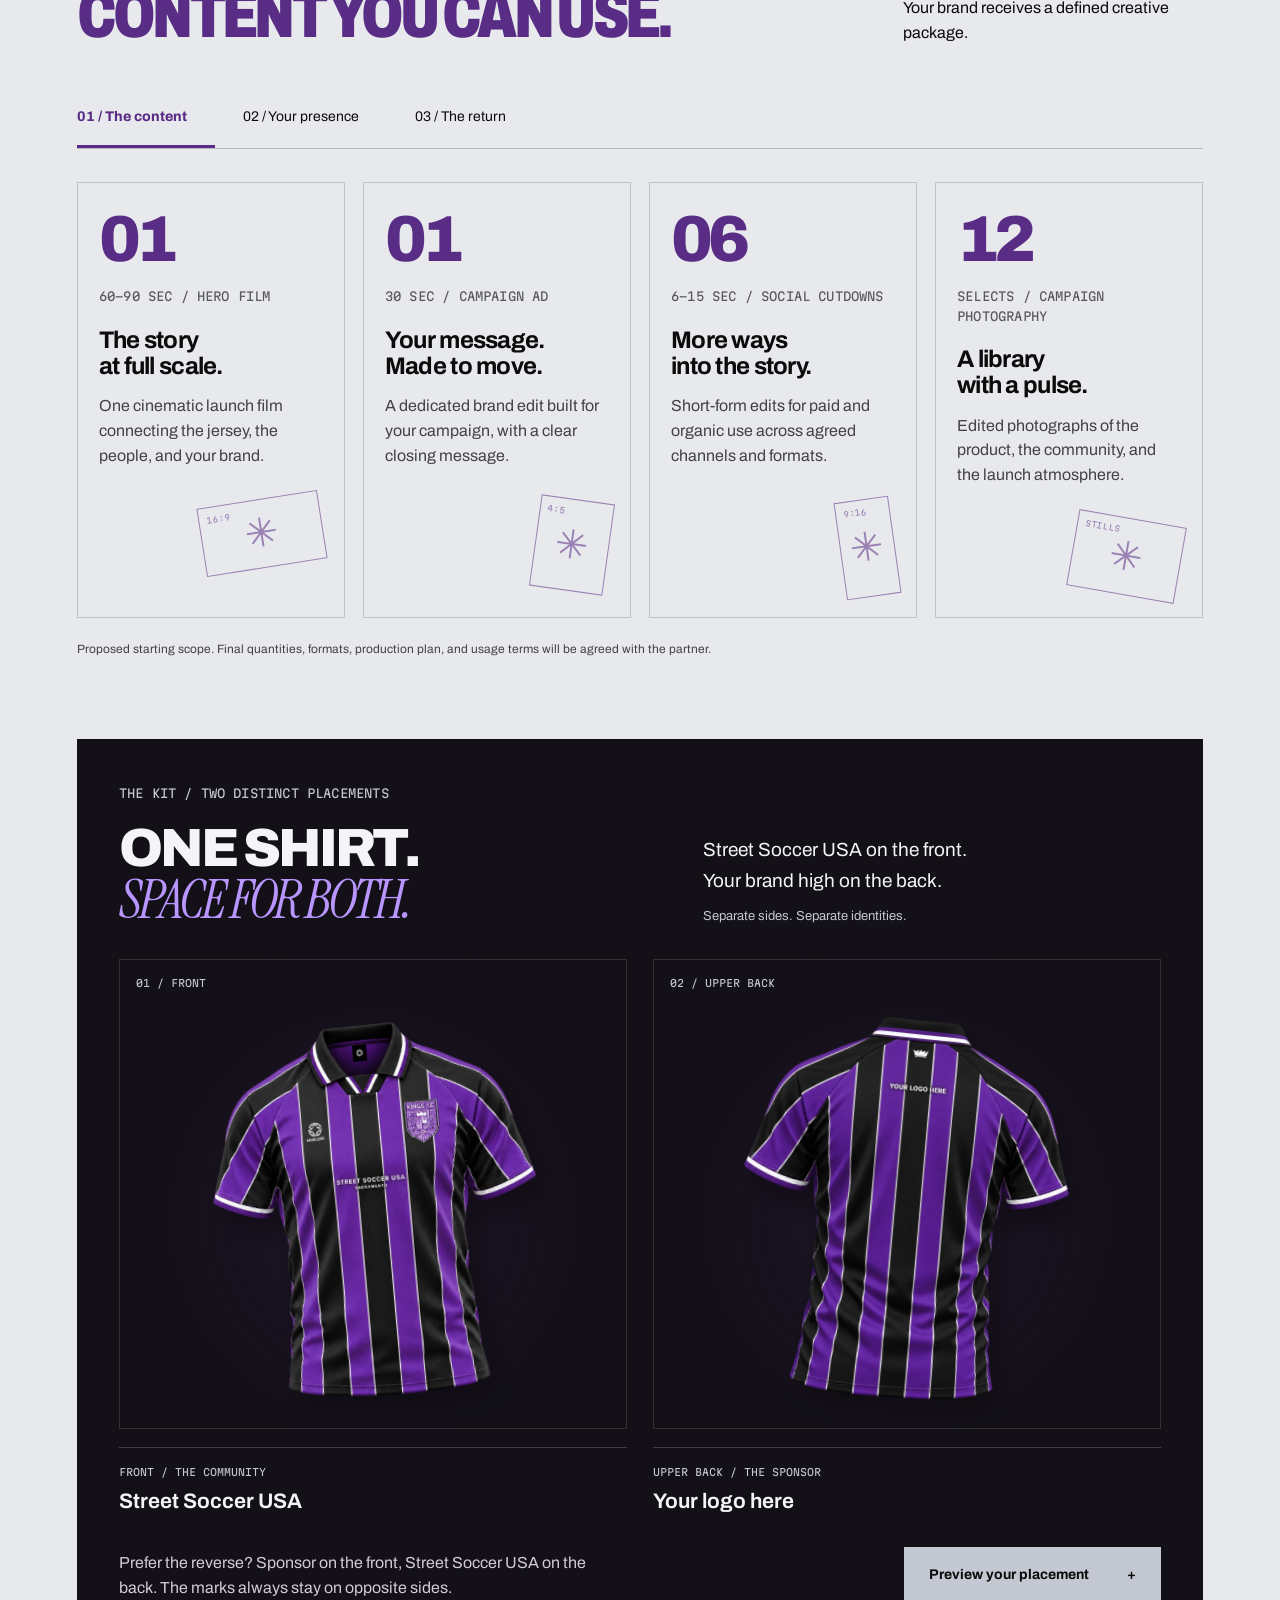
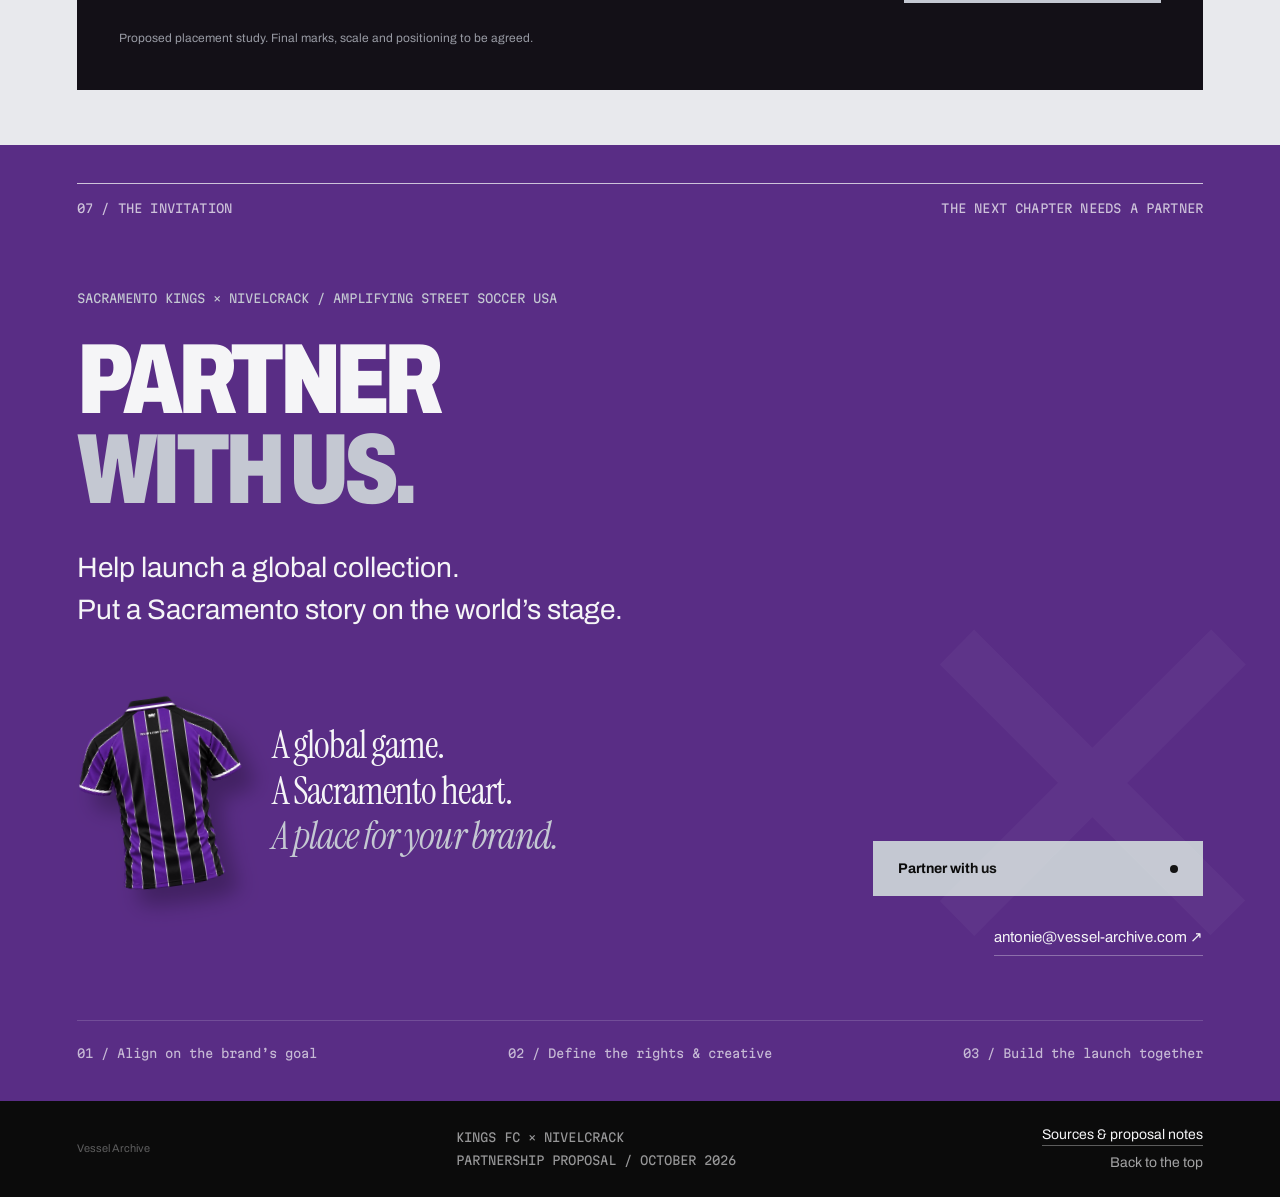
==== commit 35d226dd: "Lead with the global collaboration and separate sponsor jersey placements" ====
--- a/index.html
+++ b/index.html
@@ -2,37 +2,43 @@
 <html lang="en">
 <head>
 <meta charset="utf-8"><meta name="viewport" content="width=device-width,initial-scale=1"><meta name="theme-color" content="#f5f5f7"><meta name="robots" content="noindex,nofollow">
-<title>Kings FC × Nivelcrack | The world is our home court.</title>
-<meta name="description" content="A full apparel collaboration between the Sacramento Kings, Sacramento’s NBA team, and Nivelcrack, a Seoul-based football and streetwear brand, with nonprofit Street Soccer USA at its heart.">
-<meta property="og:title" content="Kings FC × Nivelcrack | A global game. A Sacramento heart."><meta property="og:description" content="Football. Culture. Community. A partnership built to travel.">
+<title>Kings FC × Nivelcrack | A new kind of global crossover.</title>
+<meta name="description" content="Sponsorship opportunity: a global clothing collaboration between the Sacramento Kings and Nivelcrack, with a campaign amplifying nonprofit Street Soccer USA’s work in Sacramento.">
+<meta property="og:title" content="Kings FC × Nivelcrack | A global game. A Sacramento heart."><meta property="og:description" content="A full apparel line. A Sacramento community campaign. Partner with us.">
 <link rel="icon" type="image/svg+xml" href="data:image/svg+xml,%3Csvg xmlns='http://www.w3.org/2000/svg' viewBox='0 0 64 64'%3E%3Crect width='64' height='64' fill='%23552d80'/%3E%3Cpath d='M14 18v28h8V34l12 12h12L31 31l14-13H33L22 29V18z' fill='%23f2eee5'/%3E%3C/svg%3E">
-<link rel="stylesheet" href="assets/fonts.css"><link rel="stylesheet" href="styles.css?v=20261008-5"><script src="app.js?v=20261008-3" defer></script>
+<link rel="stylesheet" href="assets/fonts.css"><link rel="stylesheet" href="styles.css?v=20261014-1"><script src="app.js?v=20261014-1" defer></script>
 </head>
 <body>
 <a class="skip-link" href="#story">Skip to the story</a>
 <header class="topbar"><a class="wordmark" href="#home" aria-label="Kings FC and Nivelcrack, home"><span>KINGS FC</span><b>×</b><span class="nivel-word">NIVELCRACK</span></a><div class="nav-meta">A GLOBAL GAME.<br>A SACRAMENTO HEART.</div><div class="header-actions"><button class="motion-toggle" type="button" aria-pressed="false" title="Pause decorative motion"><span class="motion-icon" aria-hidden="true">Ⅱ</span><span class="motion-label">Motion</span></button><a class="nav-cta" href="#partnership">Become a partner</a></div></header>
-<nav class="chapter-nav" aria-label="Proposal chapters"><a href="#home" class="active" aria-label="01 The idea" data-label="The idea">01</a><a href="#story" aria-label="02 The heart" data-label="The heart">02</a><a href="#culture" aria-label="03 The collaboration" data-label="The collaboration">03</a><a href="#world" aria-label="04 The world" data-label="The world">04</a><a href="#launch" aria-label="05 The moment" data-label="The moment">05</a><a href="#value" aria-label="06 Your campaign" data-label="Your campaign">06</a><a href="#partnership" aria-label="07 The invitation" data-label="The invitation">07</a></nav>
+<nav class="chapter-nav" aria-label="Proposal chapters"><a href="#home" class="active" aria-label="01 The opportunity" data-label="The opportunity">01</a><a href="#story" aria-label="02 The community" data-label="The community">02</a><a href="#culture" aria-label="03 Nivelcrack" data-label="Nivelcrack">03</a><a href="#world" aria-label="04 Global footprint" data-label="Global footprint">04</a><a href="#launch" aria-label="05 The campaign" data-label="The campaign">05</a><a href="#value" aria-label="06 The sponsor package" data-label="The sponsor package">06</a><a href="#partnership" aria-label="07 Partner with us" data-label="Partner with us">07</a></nav>
 <main>
 <section id="home" class="hero chapter" aria-labelledby="hero-title">
-<div class="hero-topline"><span class="eyebrow">IN COLLABORATION WITH THE SACRAMENTO KINGS</span><span class="eyebrow">SACRAMENTO · SEOUL · EVERYWHERE</span></div>
-<div class="hero-composition"><h1 id="hero-title" class="hero-title"><span>THE WORLD</span><span>IS OUR</span><span>HOME <i>COURT.</i></span></h1><div class="hero-jersey-space" id="jersey-space"><div class="hero-orbit orbit-one" aria-hidden="true"></div><div class="hero-orbit orbit-two" aria-hidden="true"></div><div class="jersey-tilt"><img class="hero-jersey" src="assets/jersey-hero-v2.webp" alt="Purple and black Kings FC × Nivelcrack jersey with Your Logo Here and Street Soccer USA Sacramento conceptual front placements" width="1122" height="1402" fetchpriority="high"></div><span class="garment-tag"><span class="tag-cross" aria-hidden="true">+</span> YOUR BRAND.<br>PART OF THE STORY.</span><button class="jersey-trigger circle-button" type="button" aria-label="Explore the jersey and preview your brand">Explore<br>the kit <span aria-hidden="true">+</span></button></div><span class="hero-stamp" aria-hidden="true">SAC<br><span>✳</span><br>WORLD</span></div>
-<div class="hero-bottom"><div class="hero-intro"><p>A full collection. One shared story.</p><p>The Sacramento Kings and Nivelcrack unite for a full apparel collaboration. The purple jersey leads a wider collection, with nonprofit Street Soccer USA at the heart of the campaign.</p></div><a class="button dark" href="#story">Enter the story <span class="button-dot" aria-hidden="true"></span></a><div class="hero-footnote">PURPLE HOME KIT / CONCEPT VISUAL<br>SCROLL TO EXPLORE</div></div>
-<div class="collaboration-primer" id="collaboration-intro" aria-label="Meet the collaborators"><div><span class="eyebrow">THE NBA TEAM</span><h2>SACRAMENTO KINGS</h2><p>Sacramento’s professional basketball team, bringing its NBA identity and hometown pride to the collection.</p></div><span class="primer-cross" aria-hidden="true">×</span><div><span class="eyebrow">THE FOOTBALL CULTURE BRAND</span><h2>NIVELCRACK</h2><p>A Seoul-based football and streetwear brand connecting the game with fashion and creative culture.</p></div></div>
+<div class="hero-topline"><span class="eyebrow">SPONSORSHIP OPPORTUNITY / GLOBAL CLOTHING COLLABORATION</span><span class="eyebrow">SACRAMENTO · SEOUL · EVERYWHERE</span></div>
+<div class="hero-composition"><h1 id="hero-title" class="hero-title"><span>A NEW KIND</span><span>OF GLOBAL</span><span><i>CROSSOVER.</i></span></h1><div class="hero-jersey-space" id="jersey-space"><div class="hero-orbit orbit-one" aria-hidden="true"></div><div class="hero-orbit orbit-two" aria-hidden="true"></div><div class="jersey-tilt"><img class="hero-jersey" src="assets/jersey-front-v3.webp" alt="Purple Kings FC × Nivelcrack jersey with Street Soccer USA on the front; sponsor placement is on the back" width="1122" height="1402" fetchpriority="high"></div><span class="garment-tag"><span class="tag-cross" aria-hidden="true">+</span> ONE COLLECTION.<br>A WORLD OF POSSIBILITY.</span><button class="jersey-trigger circle-button" type="button" aria-label="Explore the jersey and preview your brand">Explore<br>the kit <span aria-hidden="true">+</span></button></div><span class="hero-stamp" aria-hidden="true">SAC<br><span>✳</span><br>WORLD</span></div>
+<div class="hero-bottom"><div class="hero-intro"><p>Sacramento Kings × Nivelcrack.</p><p>A global clothing collaboration. A full apparel line, led by the purple Kings FC jersey. The ambition: a first-of-its-kind meeting of NBA identity, football culture and Sacramento community.</p></div><a class="button dark" href="#story">Discover the opportunity <span class="button-dot" aria-hidden="true"></span></a><div class="hero-footnote">FULL APPAREL COLLECTION<br>JERSEY SHOWN / CONCEPT VISUAL</div></div>
+<div class="opportunity-line"><span class="eyebrow">THE SPONSORSHIP OPPORTUNITY</span><p>Help bring the collection to the world through a campaign spotlighting Street Soccer USA’s work in Sacramento.</p><a class="text-link" href="#partnership">Partner with us <span aria-hidden="true">↗</span></a></div>
+<div class="collaboration-primer" id="collaboration-intro" aria-label="Meet the collaborators"><div><span class="eyebrow">THE NBA TEAM</span><h2>SACRAMENTO KINGS</h2><p>Sacramento’s NBA team. A basketball franchise bringing its identity and hometown pride into football culture.</p></div><span class="primer-cross" aria-hidden="true">×</span><div><span class="eyebrow">THE FOOTBALL CULTURE BRAND</span><h2>NIVELCRACK</h2><p>A Seoul-based football and streetwear brand with international collaborations, creative projects and a global cultural network.</p></div></div>
 </section>
 <div class="ticker" aria-hidden="true"><div>FOOTBALL. CULTURE. COMMUNITY. <span>✳</span> FROM SACRAMENTO TO THE WORLD. <span>✳</span> FOOTBALL. CULTURE. COMMUNITY. <span>✳</span> FROM SACRAMENTO TO THE WORLD. <span>✳</span></div></div>
-<section id="story" class="story section chapter" aria-labelledby="story-title"><div class="section-kicker"><span>02 / THE HEART</span><span>STREET SOCCER USA · SACRAMENTO</span></div><div class="story-grid"><div class="story-visual reveal"><figure class="main-photo"><img src="assets/community-team.webp" alt="Street Soccer Sacramento players with Lisa Wrightsman and Tiffany Fraser" loading="lazy"><figcaption>THE REAL PEOPLE BEHIND THE PURPOSE.</figcaption></figure><figure class="snapshot"><img src="assets/community.webp" alt="Lisa Wrightsman and Tiffany Fraser, Street Soccer Sacramento" loading="lazy"><figcaption>LISA + TIFFANY / SACRAMENTO</figcaption></figure><span class="photo-tape" aria-hidden="true">A place to belong.</span></div><div class="story-copy reveal"><span class="story-nonprofit eyebrow">OUR NONPROFIT PARTNER</span><h2 id="story-title" class="display">EVERYONE<br>DESERVES<br><em>A TEAM.</em></h2><p class="lead">Football helped Lisa Wrightsman rebuild her life. With Tiffany Fraser, she helped create that same sense of belonging for others in Sacramento.</p><p>Street Soccer USA is a nonprofit using soccer to fight poverty and create belonging. This campaign puts its Sacramento community on a global stage.</p><a class="text-link" href="https://www.csus.edu/news/made/stories/2021/10/street-soccer-sacramento.html" target="_blank" rel="noopener">Read their story</a></div></div><div class="impact-line"><span class="tiny-label">WHAT THE GAME CAN GIVE</span><span>Belonging.</span><span>Confidence.</span><span>Possibility.</span></div></section>
-<section id="culture" class="culture section chapter" aria-labelledby="culture-title"><div class="section-kicker"><span>03 / THE COLLABORATION</span><span>BASKETBALL MEETS THE BEAUTIFUL GAME</span></div><div class="culture-heading reveal"><h2 id="culture-title" class="display">THREE WORLDS.<br><span class="serif-note">One shared language.</span></h2><p>City pride. Global football culture.<br>A community worth showing up for.</p></div><div class="partner-roles"><article><span class="role-number">01</span><h3>SACRAMENTO<br>KINGS</h3><p>Sacramento’s NBA team.<br>Kings FC brings that identity into football culture.</p></article><article><span class="role-number">02</span><h3>NIVELCRACK</h3><p>Seoul-born football culture.<br>Design that travels across borders.</p></article><article><span class="role-number">03</span><h3>STREET SOCCER USA</h3><p>Nonprofit. Local impact.<br>Real people. A place to belong.</p></article></div><div class="kit-showcase" id="kit-showcase" aria-labelledby="kit-showcase-title">
-<div class="kit-showcase-visual"><span class="kit-watermark" aria-hidden="true">KINGS<br>FC</span><div class="kit-spotlight" id="kit-spotlight" data-focus="full"><img src="assets/jersey-hero-v2.webp" alt="Detailed purple Kings FC × Nivelcrack jersey with compact sponsor placement" width="1122" height="1402" loading="lazy"></div><div class="kit-focus-controls" role="group" aria-label="Explore jersey details"><button type="button" data-kit-focus="full" aria-pressed="true">Full kit</button><button type="button" data-kit-focus="crest" aria-pressed="false">The details</button><button type="button" data-kit-focus="sponsor" aria-pressed="false">Your placement</button></div></div>
-<div class="kit-showcase-copy"><span class="eyebrow">SACRAMENTO KINGS × NIVELCRACK</span><h3 id="kit-showcase-title">A NEW KIND<br>OF <em>CROSSOVER.</em></h3><p>An NBA franchise. A global football label. A nonprofit at the heart.</p><p>The ambition: a first-of-its-kind Kings campaign, bringing this collaboration and global football icons together.</p><div class="kit-materials"><span>PURPLE / BLACK / WHITE</span><span>ONE SHIRT. SHARED PURPOSE.</span></div><button class="button silver jersey-trigger" type="button">Explore the jersey <span aria-hidden="true">+</span></button><p class="small-note">Concept jersey. Talent participation pending.</p></div></div><div class="culture-gallery"><figure class="culture-photo culture-photo-main reveal"><img src="assets/nivel-3.webp" alt="Nivelcrack football-inspired fashion from the supplied brand portfolio" loading="lazy"><figcaption>FOOTBALL × FASHION / NIVELCRACK</figcaption></figure><figure class="culture-photo culture-photo-second reveal"><img src="assets/nivel-4.webp" alt="Nivelcrack creative retail activation from its brand portfolio" loading="lazy"><figcaption>ON THE PITCH. IN THE CULTURE.</figcaption></figure><div class="culture-proof"><span class="eyebrow">NIVELCRACK'S PORTFOLIO INCLUDES</span><div class="brand-list"><span>NIKE</span><span>EA SPORTS</span><span>VENEZIA FC</span><span>CLUB AMÉRICA</span></div><p class="small-note">Selected projects from the supplied brand deck. Prior collaborators, not sponsors of this campaign.</p></div></div></section>
-<section id="world" class="world section chapter" aria-labelledby="world-title"><div class="section-kicker"><span>04 / THE GLOBAL OPPORTUNITY</span><span>LOCAL ROOTS. INTERNATIONAL CONNECTIONS.</span></div><div class="world-top"><div class="world-copy reveal"><h2 id="world-title" class="display">BORN LOCAL.<br>BUILT TO<br><em>TRAVEL.</em></h2><p class="lead">The Sacramento Kings’ hometown identity, connected to the world’s football and streetwear communities.</p><div class="world-controls" role="group" aria-label="Explore campaign connections"><button type="button" class="active" data-globe="sacramento" aria-pressed="true">Sacramento</button><button type="button" data-globe="seoul" aria-pressed="false">Seoul</button><button type="button" data-globe="global" aria-pressed="false">The world</button></div><div class="globe-description" aria-live="polite"><span id="globe-place">38.5816° N / 121.4944° W</span><p id="globe-story">The Sacramento Kings, Street Soccer USA, and the community at the center of it all.</p></div></div><div class="globe-wrap"><canvas id="globe" aria-label="Interactive 3D globe showing Sacramento, Seoul and cities of Nivelcrack's past activations"></canvas><span class="globe-caption">NIVELCRACK'S PAST ACTIVATIONS<br>PARIS · TOKYO · BANGKOK · QINHUANGDAO</span><span class="globe-index" aria-hidden="true">GLOBAL<br>CONNECTION<br>001 / 006</span></div></div><div class="talent-heading"><div><span class="eyebrow">PROPOSED TALENT / PARTICIPATION PENDING</span><h3>Football names the world knows.</h3></div><div class="audience-total"><strong>3.76<span>M</span></strong><p>COMBINED INSTAGRAM<br>FOLLOWER SNAPSHOT*</p></div></div><div class="talent-grid"><article class="talent-card"><div class="profile-picture cisse"><img src="assets/cisse-profile.webp" alt="Djibril Cissé's profile photo from the supplied Instagram screenshot" loading="lazy"></div><div><span class="eyebrow">FRANCE / GLOBAL FOOTBALL CULTURE</span><h4>DJIBRIL<br>CISSÉ</h4><p class="talent-handle">@djibrilcisse1981</p></div><div class="talent-count">2.8M<span>FOLLOWERS*</span></div></article><article class="talent-card"><div class="profile-picture marco"><img src="assets/borriello-profile.webp" alt="Marco Borriello's profile photo from the supplied Instagram screenshot" loading="lazy"></div><div><span class="eyebrow">ITALY / FOOTBALL & LIFESTYLE</span><h4>MARCO<br>BORRIELLO</h4><p class="talent-handle">@marcoborriello</p></div><div class="talent-count">956K<span>FOLLOWERS*</span></div></article></div><p class="small-note">*Supplied Instagram screenshots, October 8, 2026. Combined count is approximate, overlaps audiences, and is not a reach forecast. Talent appearances and posts remain to be agreed.</p><div class="media-strip"><span class="tiny-label">NIVELCRACK'S<br>MEDIA CONNECTIONS</span><span>SOCCERBIBLE</span><span>COPA90</span><span>HYPEBEAST KR</span><span>MUNDIAL</span></div><p class="small-note media-note">Selected outlets from Nivelcrack’s supplied media roster. Editorial outreach is an opportunity; coverage is not booked.</p></section>
-<section id="launch" class="launch section chapter" aria-labelledby="launch-title"><div class="section-kicker"><span>05 / THE MARKETING MOMENT</span><span>PROPOSED LAUNCH CONCEPT</span></div><div class="launch-head reveal"><h2 id="launch-title" class="display">BRING THE GAME<br><em>TO THE PEOPLE.</em></h2><p>A street soccer court outside Golden 1 Center, home of the Sacramento Kings.<br>Local players. Global icons. One shared pitch.</p></div><figure class="launch-stage" id="launch-photo"><div class="launch-scene"><img src="assets/street-court.webp" alt="Street Soccer USA Sacramento community soccer, shown as an atmosphere reference for the proposed launch" loading="lazy"><div class="launch-overlay"></div><div class="launch-location"><span class="eyebrow">THE VISION / SACRAMENTO</span><h3>THE CITY<br>IS THE STAGE.</h3><span class="launch-pill">JERSEY REVEAL × STREET SOCCER × CAMPAIGN FILM</span></div><div class="launch-cross" aria-hidden="true">+</div></div><figcaption class="launch-image-note"><span>STREET SOCCER USA · SACRAMENTO</span><span>Reference photo for the proposed launch</span></figcaption></figure><div class="launch-beats"><article><span>01 / BUILD ANTICIPATION</span><h4>The city gets the first touch.</h4><p>Jersey details, local voices, and a reveal worth waiting for.</p></article><article><span>02 / MAKE THE MOMENT</span><h4>Everyone shares the pitch.</h4><p>A community-led reveal with proposed talent and sponsor integration.</p></article><article><span>03 / TAKE IT GLOBAL</span><h4>The story keeps moving.</h4><p>Launch film, partner channels, talent content, press outreach, and paid creative.</p></article></div><p class="small-note">Arena location, permits, talent, partner posts, and event format are proposed and subject to approval. Launch date to be agreed.</p></section>
-<section id="value" class="value section chapter" aria-labelledby="value-title"><div class="section-kicker"><span>06 / YOUR CAMPAIGN</span><span>BUILT TO LIVE BEYOND LAUNCH DAY</span></div><div class="value-heading reveal"><h2 id="value-title" class="display">A MOMENT THEY FEEL.<br><em>CONTENT YOU CAN USE.</em></h2><p>Your brand helps bring the story to life.<br>You leave with a campaign made for your channels.</p></div><div class="value-tabs" role="tablist" aria-label="Sponsor value"><button id="tab-content" role="tab" aria-selected="true" aria-controls="panel-content" data-panel="content">01 / The content</button><button id="tab-presence" role="tab" aria-selected="false" aria-controls="panel-presence" tabindex="-1" data-panel="presence">02 / Your presence</button><button id="tab-measure" role="tab" aria-selected="false" aria-controls="panel-measure" tabindex="-1" data-panel="measure">03 / The return</button></div>
+<section id="story" class="story section chapter" aria-labelledby="story-title">
+<div class="section-kicker"><span>02 / THE COMMUNITY CAMPAIGN</span><span>STREET SOCCER USA · SACRAMENTO</span></div>
+<div class="story-grid"><div class="story-visual reveal"><figure class="main-photo"><img src="assets/community-team.webp" alt="Street Soccer Sacramento players and community leaders" loading="lazy"><figcaption>REAL PEOPLE. A SACRAMENTO STORY.</figcaption></figure><figure class="snapshot"><img src="assets/street-court.webp" alt="Community soccer at Street Soccer USA in Sacramento" loading="lazy"><figcaption>THE GAME, IN THE COMMUNITY.</figcaption></figure><span class="photo-tape" aria-hidden="true">Made of local stories.</span></div>
+<div class="story-copy reveal"><span class="story-nonprofit eyebrow">STREET SOCCER USA / NONPROFIT INITIATIVE</span><h2 id="story-title" class="display">LOCAL WORK.<br><em>GLOBAL<br>SPOTLIGHT.</em></h2><p class="lead">Street Soccer USA is a nonprofit making soccer a force for community in Sacramento.</p><p>Its local work includes free youth soccer and programs for people experiencing or transitioning out of homelessness.</p><p class="campaign-intent">Our campaign brings that work into focus. Local players, coaches and their stories, alongside a clothing collaboration built to travel.</p><a class="text-link" href="https://www.streetsoccerusa.org/cities/sacramento/" target="_blank" rel="noopener">Discover the Sacramento initiative</a></div></div>
+<div class="impact-line"><span class="tiny-label">WHAT THE CAMPAIGN AMPLIFIES</span><span>Local players.</span><span>Real work.</span><span>Shared pride.</span></div></section>
+<section id="culture" class="culture section chapter" aria-labelledby="culture-title"><div class="section-kicker"><span>03 / MEET NIVELCRACK</span><span>SEOUL ROOTS. GLOBAL FOOTBALL CULTURE.</span></div><div class="culture-heading reveal"><h2 id="culture-title" class="display">THIS IS<br><span class="serif-note">Nivelcrack.</span></h2><p>A football and streetwear brand from Seoul.<br>Connecting the game, fashion and creative culture<br>through collaborations that cross borders.</p></div><div class="nivel-signature"><span>FOOTBALL CULTURE</span><span aria-hidden="true">×</span><span>DESIGN</span><span aria-hidden="true">×</span><span>GLOBAL CONNECTIONS</span></div><div class="culture-gallery"><figure class="culture-photo culture-photo-main reveal"><img src="assets/nivel-3.webp" alt="Nivelcrack football-inspired fashion from the supplied brand portfolio" loading="lazy"><figcaption>FOOTBALL × FASHION / NIVELCRACK</figcaption></figure><figure class="culture-photo culture-photo-second reveal"><img src="assets/nivel-4.webp" alt="Nivelcrack creative retail activation from its brand portfolio" loading="lazy"><figcaption>ON THE PITCH. IN THE CULTURE.</figcaption></figure><div class="culture-proof"><span class="eyebrow">NIVELCRACK'S PORTFOLIO INCLUDES</span><div class="brand-list"><span>NIKE</span><span>EA SPORTS</span><span>VENEZIA FC</span><span>CLUB AMÉRICA</span></div><p class="small-note">Selected projects from the supplied brand deck. Prior collaborators, not sponsors of this campaign.</p></div></div></section>
+<section id="world" class="world section chapter" aria-labelledby="world-title"><div class="section-kicker"><span>04 / NIVELCRACK’S GLOBAL FOOTPRINT</span><span>A GLOBAL PLATFORM FOR A LOCAL STORY</span></div><div class="world-top"><div class="world-copy reveal"><h2 id="world-title" class="display">FROM SEOUL.<br>TO THE<br><em>WORLD.</em></h2><p class="lead">International projects. Community activations. Football and streetwear media. A cultural network ready for a Sacramento story.</p><div class="world-controls" role="group" aria-label="Explore campaign connections"><button type="button" class="active" data-globe="sacramento" aria-pressed="true">Sacramento</button><button type="button" data-globe="seoul" aria-pressed="false">Seoul</button><button type="button" data-globe="global" aria-pressed="false">The world</button></div><div class="globe-description" aria-live="polite"><span id="globe-place">38.5816° N / 121.4944° W</span><p id="globe-story">The Sacramento Kings, Street Soccer USA, and the community at the center of it all.</p></div></div><div class="globe-wrap"><canvas id="globe" aria-label="Interactive 3D globe showing Sacramento, Seoul and cities of Nivelcrack's past activations"></canvas><span class="globe-caption">NIVELCRACK'S PAST ACTIVATIONS<br>PARIS · TOKYO · BANGKOK · QINHUANGDAO</span><span class="globe-index" aria-hidden="true">GLOBAL<br>CONNECTION<br>001 / 006</span></div></div><div class="media-strip"><span class="tiny-label">NIVELCRACK'S<br>MEDIA CONNECTIONS</span><span>SOCCERBIBLE</span><span>COPA90</span><span>HYPEBEAST KR</span><span>MUNDIAL</span></div><p class="small-note media-note">Selected outlets from Nivelcrack’s supplied media roster. Editorial outreach is an opportunity; coverage is not booked.</p></section>
+<section id="launch" class="launch section chapter" aria-labelledby="launch-title"><div class="section-kicker"><span>05 / THE PROPOSED MARKETING CAMPAIGN</span><span>GLOBAL ICONS. LOCAL COMMUNITY.</span></div><div class="launch-head reveal"><h2 id="launch-title" class="display">GLOBAL NAMES.<br><em>LOCAL HEROES.</em></h2><p>Bring Djibril Cissé and Marco Borriello into the world of Street Soccer USA Sacramento. Reveal the collection through the people, places and energy of the city.</p></div><div class="campaign-talent"><div class="talent-heading"><div><span class="eyebrow">PROPOSED TALENT / PARTICIPATION PENDING</span><h3>Football names the world knows.</h3></div><div class="audience-total"><strong>3.76<span>M</span></strong><p>COMBINED INSTAGRAM<br>FOLLOWER SNAPSHOT*</p></div></div><div class="talent-grid"><article class="talent-card"><div class="profile-picture cisse"><img src="assets/cisse-profile.webp" alt="Djibril Cissé's profile photo from the supplied Instagram screenshot" loading="lazy"></div><div><span class="eyebrow">FRANCE / GLOBAL FOOTBALL CULTURE</span><h4>DJIBRIL<br>CISSÉ</h4><p class="talent-handle">@djibrilcisse1981</p></div><div class="talent-count">2.8M<span>FOLLOWERS*</span></div></article><article class="talent-card"><div class="profile-picture marco"><img src="assets/borriello-profile.webp" alt="Marco Borriello's profile photo from the supplied Instagram screenshot" loading="lazy"></div><div><span class="eyebrow">ITALY / FOOTBALL & LIFESTYLE</span><h4>MARCO<br>BORRIELLO</h4><p class="talent-handle">@marcoborriello</p></div><div class="talent-count">956K<span>FOLLOWERS*</span></div></article></div><p class="small-note">*Supplied Instagram screenshots, October 8, 2026. Combined count is approximate, overlaps audiences, and is not a reach forecast. Talent appearances and posts remain to be agreed.</p><div class="campaign-role"><span class="eyebrow">THE COMMUNITY IS PART OF THE CAST</span><p>Street Soccer USA players and coaches share the pitch and the story. The proposed icons draw attention; Sacramento gives the campaign its heart.</p></div></div><div class="launch-concept"><span class="eyebrow">THE PROPOSED LAUNCH</span><h3>A street soccer court.<br>Outside Golden 1 Center.</h3><p>A collection reveal at the home of the Sacramento Kings, bringing the game into the city.</p></div><figure class="launch-stage" id="launch-photo"><div class="launch-scene"><img src="assets/street-court.webp" alt="Street Soccer USA Sacramento community soccer, shown as an atmosphere reference for the proposed launch" loading="lazy"><div class="launch-overlay"></div><div class="launch-location"><span class="eyebrow">THE VISION / SACRAMENTO</span><h3>THE CITY<br>IS THE STAGE.</h3><span class="launch-pill">COLLECTION REVEAL × STREET SOCCER × CAMPAIGN FILM</span></div><div class="launch-cross" aria-hidden="true">+</div></div><figcaption class="launch-image-note"><span>STREET SOCCER USA · SACRAMENTO</span><span>Reference photo for the proposed launch</span></figcaption></figure><div class="launch-beats"><article><span>01 / BUILD ANTICIPATION</span><h4>The city gets the first touch.</h4><p>Collection details, Street Soccer USA voices, and a reveal worth waiting for.</p></article><article><span>02 / MAKE THE MOMENT</span><h4>Everyone shares the pitch.</h4><p>A reveal with Sacramento players, proposed global talent, and your brand in the story.</p></article><article><span>03 / TAKE IT GLOBAL</span><h4>The story keeps moving.</h4><p>Launch film, partner channels, talent content, press outreach, and paid creative.</p></article></div><p class="small-note">Arena location, permits, talent, partner posts, and event format are proposed and subject to approval. Launch date to be agreed.</p></section>
+<section id="value" class="value section chapter" aria-labelledby="value-title"><div class="section-kicker"><span>06 / THE SPONSOR PACKAGE</span><span>BUILT TO LIVE BEYOND LAUNCH DAY</span></div><div class="value-heading reveal"><h2 id="value-title" class="display">A MOMENT THEY FEEL.<br><em>CONTENT YOU CAN USE.</em></h2><p>Your sponsorship helps fund the campaign.<br>Your brand receives a defined creative package.</p></div><div class="value-tabs" role="tablist" aria-label="Sponsor value"><button id="tab-content" role="tab" aria-selected="true" aria-controls="panel-content" data-panel="content">01 / The content</button><button id="tab-presence" role="tab" aria-selected="false" aria-controls="panel-presence" tabindex="-1" data-panel="presence">02 / Your presence</button><button id="tab-measure" role="tab" aria-selected="false" aria-controls="panel-measure" tabindex="-1" data-panel="measure">03 / The return</button></div>
 <div class="value-panel" role="tabpanel" id="panel-content" aria-labelledby="tab-content"><div class="deliverable-grid"><article class="deliverable"><span class="deliverable-no">01</span><span class="format-label">60–90 SEC / HERO FILM</span><h3>The story<br>at full scale.</h3><p>One cinematic launch film connecting the jersey, the people, and your brand.</p><div class="format-frame format-wide"><span>16:9</span><span aria-hidden="true">✳</span></div></article><article class="deliverable"><span class="deliverable-no">01</span><span class="format-label">30 SEC / CAMPAIGN AD</span><h3>Your message.<br>Made to move.</h3><p>A dedicated brand edit built for your campaign, with a clear closing message.</p><div class="format-frame format-square"><span>4:5</span><span aria-hidden="true">✳</span></div></article><article class="deliverable"><span class="deliverable-no">06</span><span class="format-label">6–15 SEC / SOCIAL CUTDOWNS</span><h3>More ways<br>into the story.</h3><p>Short-form edits for paid and organic use across agreed channels and formats.</p><div class="format-frame format-tall"><span>9:16</span><span aria-hidden="true">✳</span></div></article><article class="deliverable"><span class="deliverable-no">12</span><span class="format-label">SELECTS / CAMPAIGN PHOTOGRAPHY</span><h3>A library<br>with a pulse.</h3><p>Edited photographs of the product, the community, and the launch atmosphere.</p><div class="format-frame format-photo"><span>STILLS</span><span aria-hidden="true">✳</span></div></article></div><p class="small-note">Proposed starting scope. Final quantities, formats, production plan, and usage terms will be agreed with the partner.</p></div>
-<div class="value-panel" role="tabpanel" id="panel-presence" aria-labelledby="tab-presence" hidden><div class="presence-grid"><div><span class="big-x" aria-hidden="true">×</span><h3>A brand people<br>see <em>in the story.</em></h3><p>Proposed front-of-jersey placement, campaign presentation, launch integration, and brand-specific edits.</p><button class="button dark jersey-trigger" type="button">Preview your brand <span aria-hidden="true">+</span></button></div><ul class="presence-list"><li><span>01</span><div><h4>On the jersey</h4><p>A considered chest placement alongside the community story.</p></div></li><li><span>02</span><div><h4>Inside the campaign</h4><p>Brand treatment woven into the film, edits, and launch experience.</p></div></li><li><span>03</span><div><h4>Across your channels</h4><p>A planned asset handoff for agreed organic and paid use.</p></div></li></ul></div><p class="small-note">All logo placements and commercial rights are proposed. Talent, music, term, territory, exclusivity, and paid usage require agreement.</p></div>
-<div class="value-panel" role="tabpanel" id="panel-measure" aria-labelledby="tab-measure" hidden><div class="measurement-grid"><article><span>01 / ATTENTION</span><h3>Did the story<br>get seen?</h3><p>Delivered views, video completion, and reach where channel reporting is available.</p></article><article><span>02 / CONNECTION</span><h3>Did people<br>care?</h3><p>Shares, saves, engagement, and real responses to the community story.</p></article><article><span>03 / ACTION</span><h3>What happened<br>next?</h3><p>Trackable visits and agreed sponsor actions, with paid results reported separately.</p></article></div><div class="measurement-note"><strong>Agree the goal. Capture the baseline. Report what happened.</strong><p>Success measures are set with the sponsor before launch. No invented impression promises.</p></div></div></section>
-<section id="partnership" class="partnership section chapter" aria-labelledby="partnership-title"><div class="section-kicker"><span>07 / THE INVITATION</span><span>THE NEXT CHAPTER NEEDS A PARTNER</span></div><span class="closing-kicker">SACRAMENTO KINGS × NIVELCRACK × STREET SOCCER USA</span><h2 id="partnership-title" class="display reveal">PUT YOUR BRAND<br>BEHIND SOMETHING<br><em>PEOPLE BELIEVE IN.</em></h2><div class="closing-bottom"><div class="closing-kit"><img src="assets/jersey-hero-v2.webp" alt="Kings FC purple jersey with a compact sponsor wordmark" width="1122" height="1402" loading="lazy"><p>A global game.<br>A Sacramento heart.<br><span>A place for your brand.</span></p></div><a class="button silver" href="mailto:antonie@vessel-archive.com?subject=Kings%20FC%20x%20Nivelcrack%20Partnership&body=I%27d%20like%20to%20discuss%20the%20Kings%20FC%20x%20Nivelcrack%20campaign.%0A%0ABrand%3A%0APrimary%20campaign%20goal%3A%0ABest%20time%20to%20connect%3A">Let’s build the campaign <span class="button-dot" aria-hidden="true"></span></a></div><div class="closing-steps"><span>01 / Align on the brand’s goal</span><span>02 / Define the rights & creative</span><span>03 / Build the launch together</span></div></section>
+<div class="value-panel" role="tabpanel" id="panel-presence" aria-labelledby="tab-presence" hidden><div class="presence-grid"><div><span class="big-x" aria-hidden="true">×</span><h3>A brand people<br>see <em>in the story.</em></h3><p>A distinct jersey placement, campaign presentation, launch integration, and brand-specific edits.</p><button class="button dark jersey-trigger" type="button">Preview your brand <span aria-hidden="true">+</span></button></div><ul class="presence-list"><li><span>01</span><div><h4>On the jersey</h4><p>A compact upper-back sponsor mark. Street Soccer USA on the front. The arrangement can be reversed; the logos stay on separate sides.</p></div></li><li><span>02</span><div><h4>Inside the campaign</h4><p>Brand treatment woven into the film, edits, and launch experience.</p></div></li><li><span>03</span><div><h4>Across your channels</h4><p>A planned asset handoff for agreed organic and paid use.</p></div></li></ul></div><p class="small-note">All logo placements and commercial rights are proposed. Talent, music, term, territory, exclusivity, and paid usage require agreement.</p></div>
+<div class="value-panel" role="tabpanel" id="panel-measure" aria-labelledby="tab-measure" hidden><div class="measurement-grid"><article><span>01 / ATTENTION</span><h3>Did the story<br>get seen?</h3><p>Delivered views, video completion, and reach where channel reporting is available.</p></article><article><span>02 / CONNECTION</span><h3>Did people<br>care?</h3><p>Shares, saves, engagement, and real responses to the community story.</p></article><article><span>03 / ACTION</span><h3>What happened<br>next?</h3><p>Trackable visits and agreed sponsor actions, with paid results reported separately.</p></article></div><div class="measurement-note"><strong>Agree the goal. Capture the baseline. Report what happened.</strong><p>Success measures are set with the sponsor before launch. Reporting built around the agreed campaign objectives.</p></div></div>
+<div class="placement-study" id="kit-showcase" aria-labelledby="kit-showcase-title"><div class="placement-heading"><div><span class="eyebrow">THE KIT / TWO DISTINCT PLACEMENTS</span><h3 id="kit-showcase-title">ONE SHIRT.<br><em>SPACE FOR BOTH.</em></h3></div><div><p>Street Soccer USA on the front.<br>Your brand high on the back.</p><p class="placement-separation">Separate sides. Separate identities.</p></div></div>
+<div class="placement-pair"><figure><div class="placement-product"><span class="placement-index" aria-hidden="true">01 / FRONT</span><img src="assets/jersey-front-v3.webp" alt="Front of the purple Kings FC jersey showing Street Soccer USA only, with no sponsor logo" width="1122" height="1402" loading="lazy"></div><figcaption><span>FRONT / THE COMMUNITY</span><strong>Street Soccer USA</strong></figcaption></figure><figure><div class="placement-product"><span class="placement-index" aria-hidden="true">02 / UPPER BACK</span><img src="assets/jersey-back-v3.webp" alt="Back of the purple Kings FC jersey with a small Your Logo Here sponsor wordmark below the collar" width="1122" height="1402" loading="lazy"></div><figcaption><span>UPPER BACK / THE SPONSOR</span><strong>Your logo here</strong></figcaption></figure></div>
+<div class="placement-bottom"><p>Prefer the reverse? Sponsor on the front, Street Soccer USA on the back. The marks always stay on opposite sides.</p><button class="button silver jersey-trigger" type="button">Preview your placement <span aria-hidden="true">+</span></button></div><p class="small-note">Proposed placement study. Final marks, scale and positioning to be agreed.</p></div></section>
+<section id="partnership" class="partnership section chapter" aria-labelledby="partnership-title"><div class="section-kicker"><span>07 / THE INVITATION</span><span>THE NEXT CHAPTER NEEDS A PARTNER</span></div><span class="closing-kicker">SACRAMENTO KINGS × NIVELCRACK / AMPLIFYING STREET SOCCER USA</span><h2 id="partnership-title" class="display reveal">PARTNER<br><em>WITH US.</em></h2><p class="closing-invitation">Help launch a global collection.<br>Put a Sacramento story on the world’s stage.</p><div class="closing-bottom"><div class="closing-kit"><img src="assets/jersey-back-v3.webp" alt="Upper-back sponsor placement on the purple Kings FC jersey" width="1122" height="1402" loading="lazy"><p>A global game.<br>A Sacramento heart.<br><span>A place for your brand.</span></p></div><a class="button silver" href="mailto:antonie@vessel-archive.com?subject=Kings%20FC%20x%20Nivelcrack%20Partnership&body=I%27d%20like%20to%20discuss%20the%20Kings%20FC%20x%20Nivelcrack%20campaign.%0A%0ABrand%3A%0APrimary%20campaign%20goal%3A%0ABest%20time%20to%20connect%3A">Partner with us <span class="button-dot" aria-hidden="true"></span></a></div><a class="closing-contact" href="mailto:antonie@vessel-archive.com">antonie@vessel-archive.com <span aria-hidden="true">↗</span></a><div class="closing-steps"><span>01 / Align on the brand’s goal</span><span>02 / Define the rights & creative</span><span>03 / Build the launch together</span></div></section>
 </main>
 <footer class="footer"><a class="vessel-mark" href="https://vessel-archive.com" target="_blank" rel="noopener">Vessel Archive</a><div>KINGS FC × NIVELCRACK<br>PARTNERSHIP PROPOSAL / OCTOBER 2026</div><div class="footer-actions"><button type="button" id="sources-trigger">Sources & proposal notes</button><a href="#home">Back to the top</a></div></footer><div class="reading-progress" aria-hidden="true"><span></span></div>
-<dialog id="jersey-dialog" class="jersey-dialog" aria-labelledby="jersey-dialog-title"><div class="dialog-top"><span class="eyebrow">PURPLE HOME KIT / SPONSOR STUDY</span><button class="dialog-close" type="button" aria-label="Close jersey preview">×</button></div><div class="jersey-dialog-grid"><div class="kit-preview"><div class="kit-flat" id="kit-flat"><img id="kit-artwork" src="assets/kit-original-front.png" alt="Original purple Kings FC home jersey front from the supplied range plan"><div class="sponsor-placement" id="sponsor-placement"><span id="sponsor-name">YOUR LOGO HERE</span><small>STREET SOCCER USA<br><b>SACRAMENTO</b></small></div></div><div class="kit-view-buttons" role="group" aria-label="Jersey view"><button type="button" data-kit="front" aria-pressed="true" class="active">Front</button><button type="button" data-kit="back" aria-pressed="false">Back</button></div></div><div class="kit-details"><span class="eyebrow">YOUR BRAND, IN THE FRAME</span><h2 id="jersey-dialog-title">A place<br>on the shirt.<br><em>A role in the story.</em></h2><label for="brand-input">Preview a sponsor name</label><input id="brand-input" maxlength="26" placeholder="YOUR LOGO HERE" autocomplete="organization"><p>A compact chest placement, with Street Soccer USA Sacramento represented below.</p><p class="small-note">Concept placement on the original supplied artwork. Final marks, scale, positioning, and rights subject to partner approval.</p></div></div></dialog>
-<dialog id="sources-dialog" class="sources-dialog" aria-labelledby="sources-title"><div class="dialog-top"><h2 id="sources-title">Sources & proposal notes</h2><button class="dialog-close" type="button" aria-label="Close sources">×</button></div><div class="sources-content"><h3>Campaign status</h3><p>Sacramento Kings, Nivelcrack, and Street Soccer USA partnerships are agreed, per the project brief. Talent participation, commercial placements, campaign deliverables, usage rights, distribution commitments, venue, and launch date remain to be finalized.</p><h3>Supplied materials</h3><ul><li>SKFC25_RangePlan_Final_260210.pdf, page 2: purple HOME jersey. The reference collection is labelled 2025; this proposal makes no launch-date claim.</li><li>About NivelCrack.pdf, pages 2–11: brand positioning, projects, clients, community activations, and media connections.</li><li>Instagram screenshots supplied October 8, 2026: Djibril Cissé 2.8M and Marco Borriello 956K followers. The approximate 3.76M sum is neither unique audience nor projected reach.</li></ul><h3>The Kings collaboration</h3><p>The Sacramento Kings are Sacramento’s NBA team, playing at Golden 1 Center. The collaboration is confirmed in the project brief. “First-of-its-kind” describes the campaign ambition, not a verified historical first across sport.</p><h3>The community story</h3><ul><li><a href="https://www.streetsoccerusa.org/2023/06/09/homeless-world-cup-and-street-soccer-usa-reveal-the-logo-for-its-2023-tournament/" target="_blank" rel="noopener">Street Soccer USA: nonprofit mission</a>. A national 501(c)(3) nonprofit using soccer for community development.</li><li><a href="https://www.csus.edu/news/made/stories/2021/10/street-soccer-sacramento.html" target="_blank" rel="noopener">Sacramento State: Lisa Wrightsman and Tiffany Fraser’s story</a>, October 29, 2021. Photographs by Hrach Avetisyan / Sacramento State.</li><li><a href="https://www.streetsoccerusa.org/cities/sacramento/" target="_blank" rel="noopener">Street Soccer USA: Sacramento programs</a>. Launch-section image is a Sacramento program reference, not a photo of the proposed arena event.</li></ul><h3>Creative and commercial scope</h3><p>The hero jersey is an AI-assisted dimensional interpretation of the supplied design; the interactive jersey study uses the original artwork. Both sponsor placements are concepts. The proposed package funds campaign production and content; no donation amount, direct program funding, charitable outcome, endorsement, or guaranteed editorial coverage is promised.</p><p>References to prior Nivelcrack collaborators describe its portfolio only. Talent-related filming, appearances, posts, likeness use, and paid amplification require separate confirmation. Final campaign rights and quantities will be documented in the partnership agreement.</p><p class="small-note">Proposal prepared October 8, 2026. Research and art-direction references are included in the project documentation.</p></div></dialog>
+<dialog id="jersey-dialog" class="jersey-dialog" aria-labelledby="jersey-dialog-title"><div class="dialog-top"><span class="eyebrow">PURPLE HOME KIT / PLACEMENT STUDY</span><button class="dialog-close" type="button" aria-label="Close jersey preview">×</button></div><div class="jersey-dialog-grid"><div class="kit-preview"><div class="kit-flat" id="kit-flat" data-side="front"><img id="kit-artwork" src="assets/kit-original-front.png" alt="Original purple Kings FC home jersey front from the supplied range plan"><div class="sponsor-placement" id="sponsor-placement" hidden><span id="sponsor-name">YOUR LOGO HERE</span></div><div class="community-placement" id="community-placement"><span>STREET SOCCER USA</span><small>SACRAMENTO</small></div></div><div class="kit-view-buttons" role="group" aria-label="Jersey view"><button type="button" data-kit="front" aria-pressed="true" class="active">Front</button><button type="button" data-kit="back" aria-pressed="false">Back</button></div><p id="kit-side-caption" class="kit-side-caption" aria-live="polite">FRONT / STREET SOCCER USA</p></div><div class="kit-details"><span class="eyebrow">ONE KIT. TWO DISTINCT IDENTITIES.</span><h2 id="jersey-dialog-title">Your brand.<br><em>Its own space.</em></h2><label for="brand-input">Preview a sponsor name</label><input id="brand-input" maxlength="26" placeholder="YOUR LOGO HERE" autocomplete="organization"><label for="placement-arrangement">Choose the arrangement</label><select id="placement-arrangement"><option value="sponsor-back">Street Soccer USA front / sponsor back</option><option value="sponsor-front">Sponsor front / Street Soccer USA back</option></select><p id="placement-explanation">Street Soccer USA on the front. Your sponsor mark high on the back. The logos are never grouped together.</p><p class="small-note">Concept placements on the original supplied artwork. Final marks, scale, positioning, and rights subject to partner approval.</p></div></div></dialog>
+<dialog id="sources-dialog" class="sources-dialog" aria-labelledby="sources-title"><div class="dialog-top"><h2 id="sources-title">Sources & proposal notes</h2><button class="dialog-close" type="button" aria-label="Close sources">×</button></div><div class="sources-content"><h3>Campaign status</h3><p>Sacramento Kings, Nivelcrack, and Street Soccer USA partnerships are agreed, per the project brief. Talent participation, commercial placements, campaign deliverables, usage rights, distribution commitments, venue, and launch date remain to be finalized.</p><h3>Supplied materials</h3><ul><li>SKFC25_RangePlan_Final_260210.pdf, page 2: purple HOME jersey. The reference collection is labelled 2025; this proposal makes no launch-date claim.</li><li>About NivelCrack.pdf, pages 2–11: brand positioning, projects, clients, community activations, and media connections.</li><li>Instagram screenshots supplied October 8, 2026: Djibril Cissé 2.8M and Marco Borriello 956K followers. The approximate 3.76M sum is neither unique audience nor projected reach.</li></ul><h3>The Kings collaboration</h3><p>The Sacramento Kings are Sacramento’s NBA team, playing at Golden 1 Center. The collaboration is confirmed in the project brief. “First-of-its-kind” describes the campaign ambition, not a verified historical first across sport.</p><h3>The community story</h3><ul><li><a href="https://www.streetsoccerusa.org/2023/06/09/homeless-world-cup-and-street-soccer-usa-reveal-the-logo-for-its-2023-tournament/" target="_blank" rel="noopener">Street Soccer USA: nonprofit mission</a>. A national 501(c)(3) nonprofit using soccer for community development.</li><li><a href="https://www.csus.edu/news/made/stories/2021/10/street-soccer-sacramento.html" target="_blank" rel="noopener">Sacramento State: Lisa Wrightsman and Tiffany Fraser’s story</a>, October 29, 2021. Photographs by Hrach Avetisyan / Sacramento State.</li><li><a href="https://www.streetsoccerusa.org/cities/sacramento/" target="_blank" rel="noopener">Street Soccer USA: Sacramento programs</a>. Launch-section image is a Sacramento program reference, not a photo of the proposed arena event.</li></ul><h3>Creative and commercial scope</h3><p>The hero jersey is an AI-assisted dimensional interpretation of the supplied design; the interactive jersey study uses the original artwork. The front shows Street Soccer USA alone; the upper back shows the sponsor alone. The arrangement may be reversed, always on separate sides. All placements are concepts. The proposed package funds campaign production and content; no donation amount, direct program funding, charitable outcome, endorsement, or guaranteed editorial coverage is promised.</p><p>References to prior Nivelcrack collaborators describe its portfolio only. Talent-related filming, appearances, posts, likeness use, and paid amplification require separate confirmation. Final campaign rights and quantities will be documented in the partnership agreement.</p><p class="small-note">Proposal updated October 14, 2026. Research and art-direction references are included in the project documentation.</p></div></dialog>
 </body></html>
--- a/styles.css
+++ b/styles.css
@@ -84,3 +84,93 @@
 .collaboration-primer p{font-size:15px;line-height:1.6;max-width:470px}
 .primer-cross{font-size:48px;line-height:1;font-weight:300;color:var(--purple)}
 @media(max-width:760px){.collaboration-primer{grid-template-columns:1fr;gap:22px;padding-top:25px;margin-top:28px}.primer-cross{display:none}.collaboration-primer h2{font-size:23px}.collaboration-primer p{font-size:15px}.collaboration-primer>div+span+div{border-top:1px solid var(--line);padding-top:22px}}
+
+/* Sponsor story: collection, community, global culture, campaign, invitation. */
+.hero-intro p:last-child{max-width:510px}
+.opportunity-line{display:grid;grid-template-columns:200px 1fr auto;align-items:center;gap:28px;border-top:1px solid var(--line);padding:25px 0 0;margin-top:30px}
+.opportunity-line .eyebrow{color:var(--purple);line-height:1.7}
+.opportunity-line p{font-size:17px;line-height:1.5;max-width:620px}
+.opportunity-line .text-link{white-space:nowrap}
+.story-copy .campaign-intent{border-left:2px solid var(--purple);padding-left:18px;opacity:1}
+.nivel-signature{display:flex;align-items:center;gap:28px;border-top:1px solid #ffffff35;border-bottom:1px solid #ffffff35;padding:24px 0;margin-top:38px;font:12px/1.5 var(--mono);color:var(--silver)}
+.nivel-signature>span:nth-child(even){font:28px/1 var(--display);color:var(--lavender)}
+.campaign-talent{background:#131017;color:var(--paper);padding:38px;margin:10px 0 65px}
+.campaign-talent .talent-heading{border-top:0;padding-top:0}
+.campaign-talent .small-note{color:#c4bdcb;line-height:1.7}
+.campaign-role{display:grid;grid-template-columns:1fr 1.6fr;gap:32px;border-top:1px solid #ffffff30;padding-top:24px;margin-top:28px;align-items:start}
+.campaign-role .eyebrow{color:var(--lavender);max-width:250px;line-height:1.8}
+.campaign-role p{font-size:17px;line-height:1.6}
+.launch-concept{display:grid;grid-template-columns:1.35fr 1fr;gap:12px 45px;align-items:end;margin-bottom:30px}
+.launch-concept>.eyebrow{grid-column:1/-1;color:var(--purple)}
+.launch-concept h3{font-size:clamp(30px,3.4vw,52px);letter-spacing:-.045em;line-height:1.1}
+.launch-concept p{font-size:17px;line-height:1.6;max-width:360px}
+.placement-study{margin-top:80px;padding:42px;background:#131017;color:var(--paper);overflow:hidden;scroll-margin-top:95px}
+.placement-heading{display:grid;grid-template-columns:1.2fr 1fr;align-items:end;gap:35px}
+.placement-heading .eyebrow{color:var(--silver);line-height:1.7}
+.placement-heading h3{font-size:clamp(34px,4.2vw,64px);font-weight:850;letter-spacing:-.055em;line-height:.98;margin-top:16px}
+.placement-heading h3 em{font-family:var(--serif);font-weight:400;color:var(--lavender)}
+.placement-heading p{font-size:19px;line-height:1.6}
+.placement-heading .placement-separation{font-size:13px;color:var(--silver);margin-top:10px}
+.placement-pair{display:grid;grid-template-columns:1fr 1fr;gap:26px;margin:32px 0}
+.placement-pair figure{min-width:0;margin:0}
+.placement-product{position:relative;background:radial-gradient(ellipse at 50% 55%,#592d852c,transparent 67%);border:1px solid #ffffff22;padding:36px 18px 12px;perspective:1200px;overflow:hidden}
+.placement-index{position:absolute;left:16px;top:16px;color:var(--silver);font:10px/1.4 var(--mono);z-index:1}
+.placement-product img{width:100%;height:420px;object-fit:contain;transform:rotate(-5deg) rotateY(-8deg);filter:drop-shadow(9px 14px 14px #0005);transition:transform .5s var(--ease)}
+.placement-pair figure:nth-child(2) img{transform:rotate(5deg) rotateY(8deg)}
+@media(hover:hover){.placement-pair figure:hover img{transform:rotate(0) rotateY(0) scale(1.03)}}
+.placement-pair figcaption{border-top:1px solid #ffffff30;margin-top:18px;padding-top:16px}
+.placement-pair figcaption span{font:10px/1.6 var(--mono);color:var(--silver);display:block}
+.placement-pair figcaption strong{font-size:21px;line-height:1.3;font-weight:650;display:block;margin-top:8px}
+.placement-bottom{display:flex;justify-content:space-between;align-items:center;gap:32px}
+.placement-bottom p{max-width:500px;font-size:16px;line-height:1.6;color:#d2cbd7}
+.placement-bottom .button{flex-shrink:0}
+.placement-study>.small-note{margin-top:25px;color:var(--silver);line-height:1.7}
+.closing-invitation{font-size:clamp(20px,2.2vw,30px);line-height:1.5;max-width:650px;margin-top:32px;position:relative}
+.closing-contact{display:block;width:fit-content;margin:30px 0 0 auto;border-bottom:1px solid #ffffff50;padding-bottom:5px;font-size:15px;position:relative}
+.community-placement{position:absolute;left:33%;width:34%;top:43%;text-align:center;color:#fff;line-height:1.2;pointer-events:none}
+.community-placement>span{display:block;font-size:2.5cqw;font-weight:750;letter-spacing:.02em;white-space:nowrap}
+.community-placement small{display:block;font-size:1.5cqw;letter-spacing:.18em;margin-top:1cqw}
+body .sponsor-placement{left:34%;width:32%;top:43%}
+body .sponsor-placement>span{font-size:2.9cqw;line-height:1.15;overflow-wrap:anywhere}
+#kit-flat[data-side="back"] .sponsor-placement,#kit-flat[data-side="back"] .community-placement{top:24%;left:34%;width:32%}
+#kit-flat[data-side="back"] .sponsor-placement>span{font-size:2.5cqw}
+#kit-flat[data-side="back"] .community-placement>span{font-size:2.25cqw}
+.kit-details select{width:100%;max-width:100%;border:1px solid #0004;background:transparent;padding:13px 8px;color:var(--ink);font:14px var(--display);border-radius:0}
+.kit-side-caption{text-align:center;font:10px/1.6 var(--mono);color:var(--purple);margin:18px 0 5px}
+.sponsor-placement[hidden],.community-placement[hidden]{display:none!important}
+@media(max-width:1000px){.opportunity-line{grid-template-columns:170px 1fr;gap:16px 22px}.opportunity-line>.text-link{grid-column:2;justify-self:start}.campaign-talent{padding:28px}.placement-study{padding:30px}.placement-product img{height:350px}.placement-bottom{align-items:start;flex-direction:column;gap:22px}}
+@media(max-width:760px){
+  .hero-intro p:first-child{font-size:19px}
+  .opportunity-line{grid-template-columns:1fr;gap:14px;padding-top:24px;margin-top:27px}
+  .opportunity-line>.text-link{grid-column:auto}
+  .opportunity-line p{font-size:16px}
+  .nivel-signature{gap:12px;justify-content:space-between;font-size:9px;padding:20px 0;margin-top:28px}
+  .nivel-signature>span:nth-child(even){font-size:22px}
+  .campaign-talent{padding:24px 18px;margin-bottom:42px}
+  .campaign-role{grid-template-columns:1fr;gap:12px;padding-top:22px}
+  .campaign-role .eyebrow{max-width:none}
+  .campaign-role p{font-size:16px}
+  .launch-concept{grid-template-columns:1fr;gap:14px;margin-bottom:24px}
+  .launch-concept h3{font-size:32px}
+  .launch-concept p{font-size:16px}
+  .placement-study{padding:24px 18px;margin-top:48px}
+  .placement-heading{grid-template-columns:1fr;gap:23px}
+  .placement-heading h3{font-size:42px}
+  .placement-heading p{font-size:17px}
+  .placement-pair{gap:12px;margin:26px 0}
+  .placement-product{padding:30px 2px 4px}
+  .placement-product img{height:220px;transform:rotate(-3deg)}
+  .placement-pair figure:nth-child(2) img{transform:rotate(3deg)}
+  .placement-index{left:8px;top:12px;font-size:8px}
+  .placement-pair figcaption{margin-top:12px;padding-top:12px}
+  .placement-pair figcaption span{font-size:8px;min-height:26px}
+  .placement-pair figcaption strong{font-size:16px;margin-top:6px}
+  .placement-bottom p{font-size:15px}
+  .placement-bottom .button{width:100%;font-size:13px;justify-content:space-between;gap:16px;min-width:0}
+  .closing-invitation{font-size:21px;margin-top:25px}
+  .closing-contact{font-size:13px;margin:24px 0 0}
+  .kit-details select{font-size:12px;padding:12px 6px}
+}
+@media(max-width:380px){.placement-heading h3{font-size:35px}.placement-product img{height:180px}.placement-pair figcaption strong{font-size:14px}.nivel-signature{font-size:8px;gap:8px}}
+@media(prefers-reduced-motion:reduce){.placement-product img{transition:none}}
+.paused .placement-product img{transition:none}
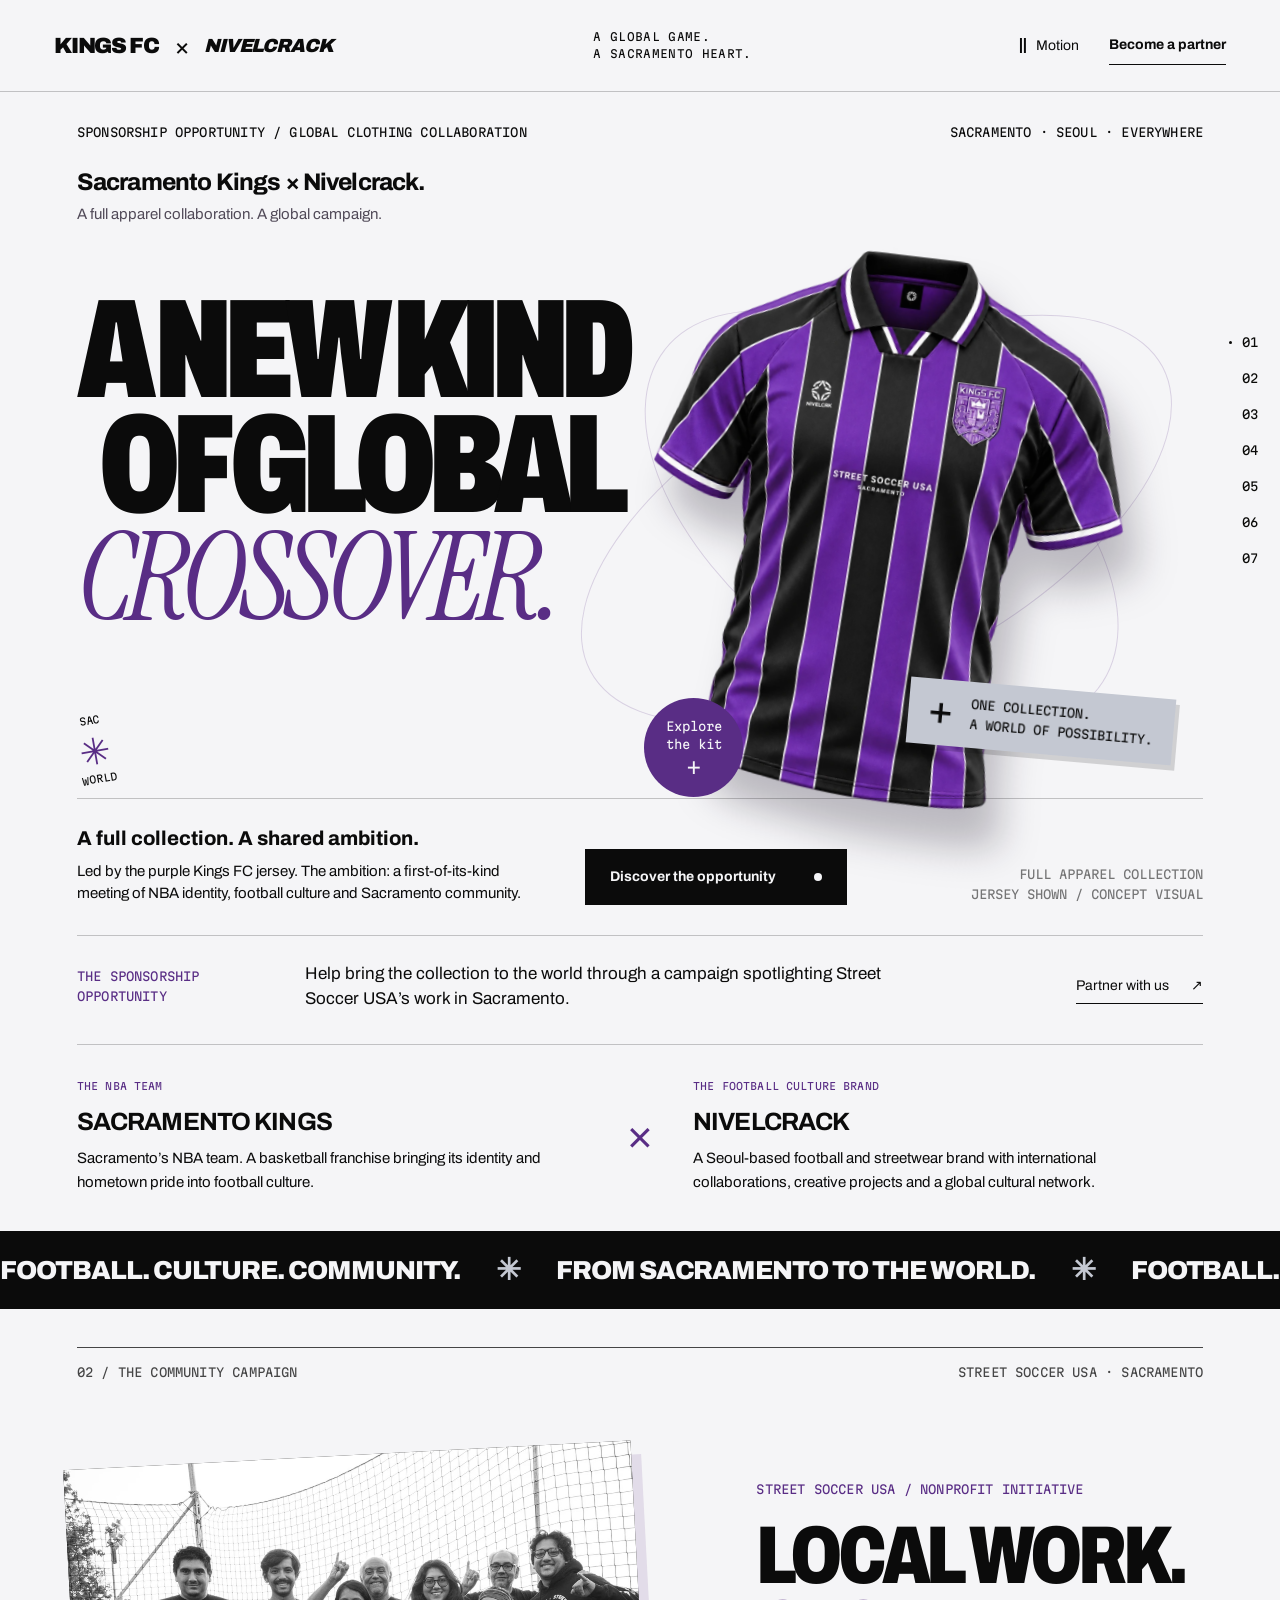
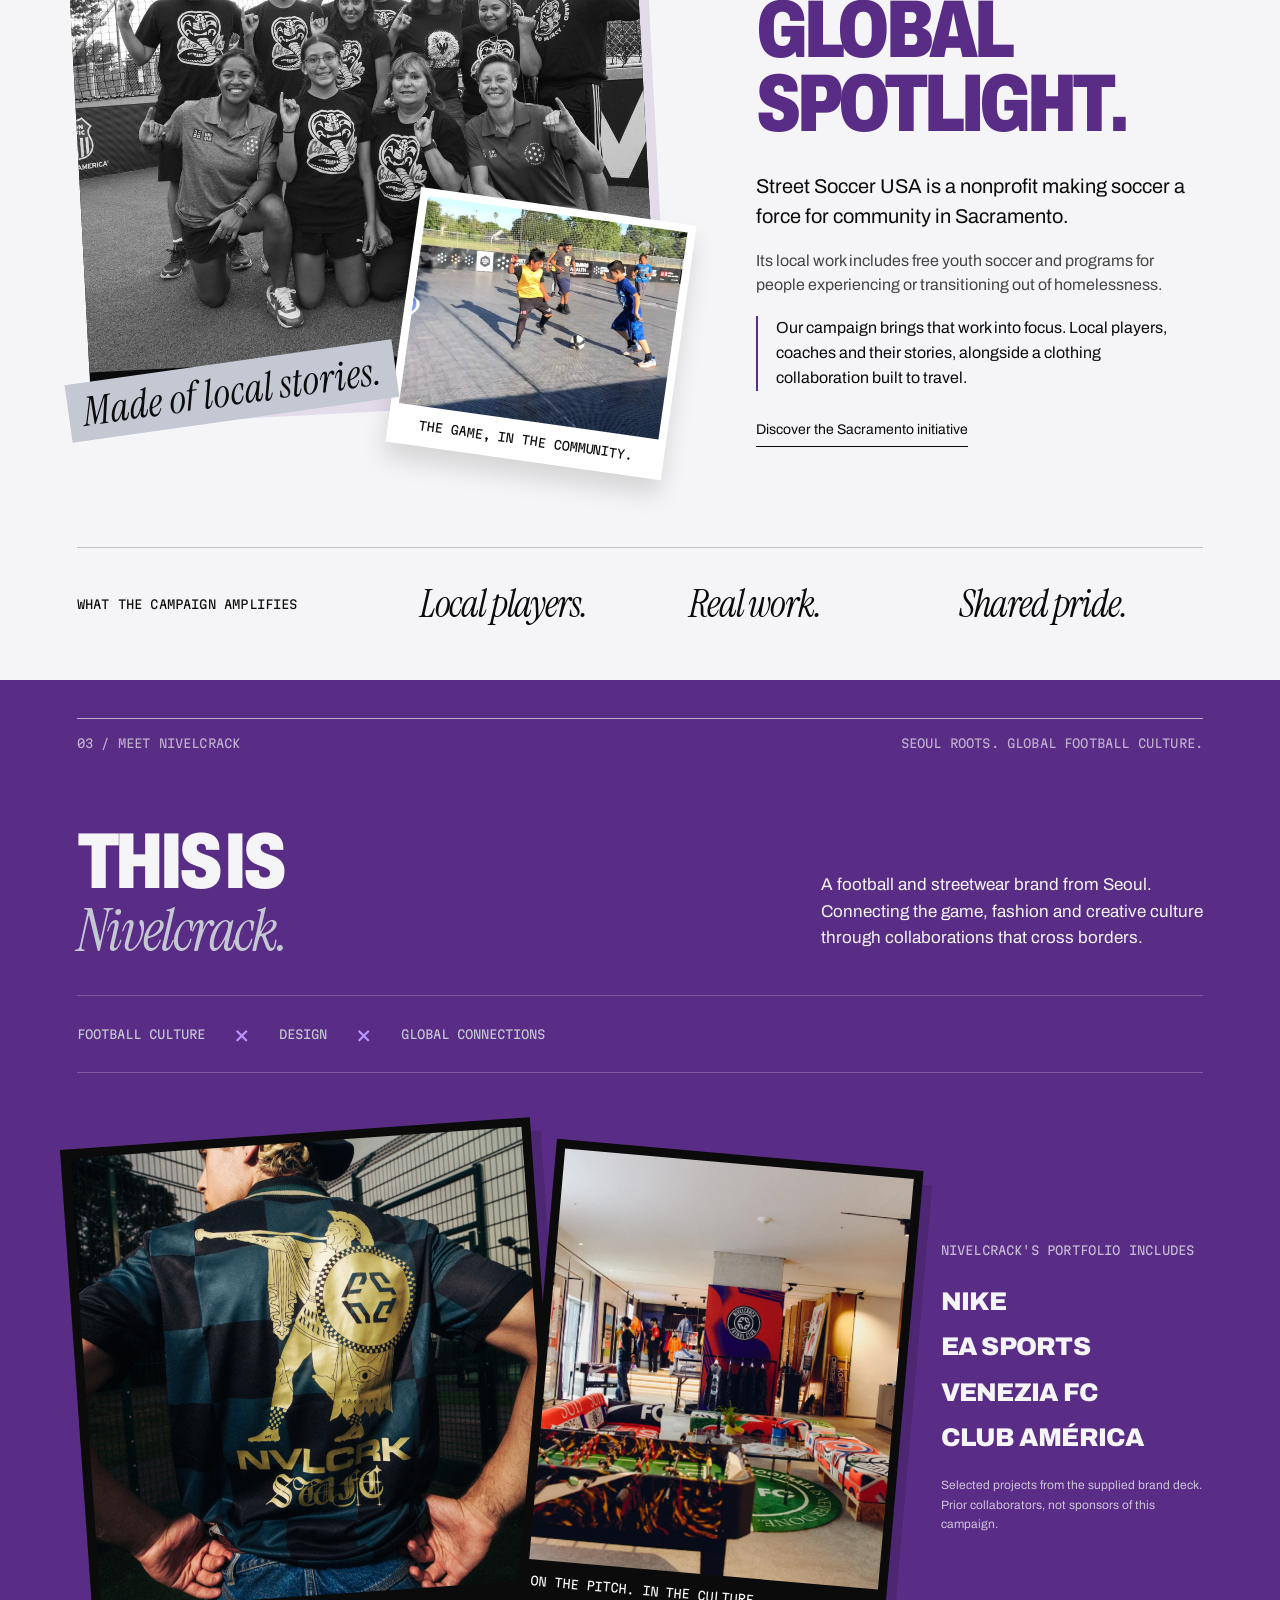
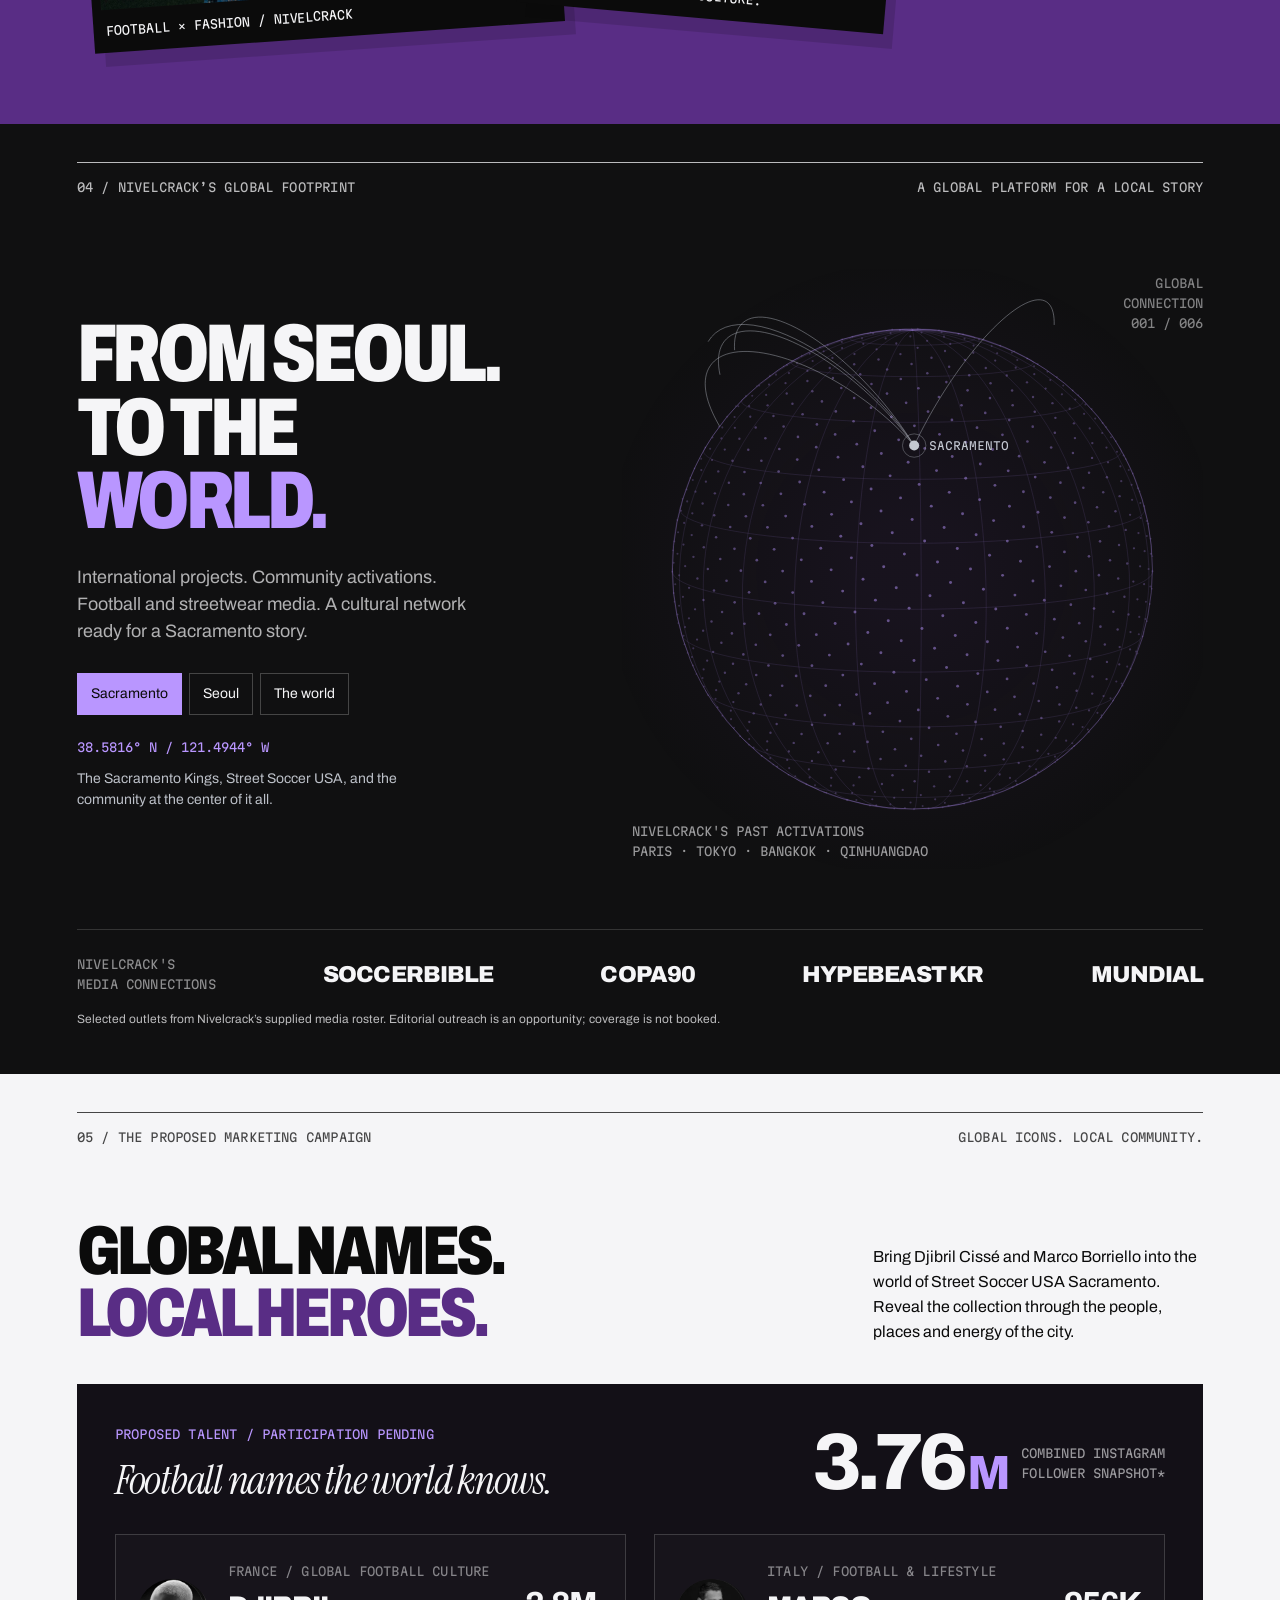
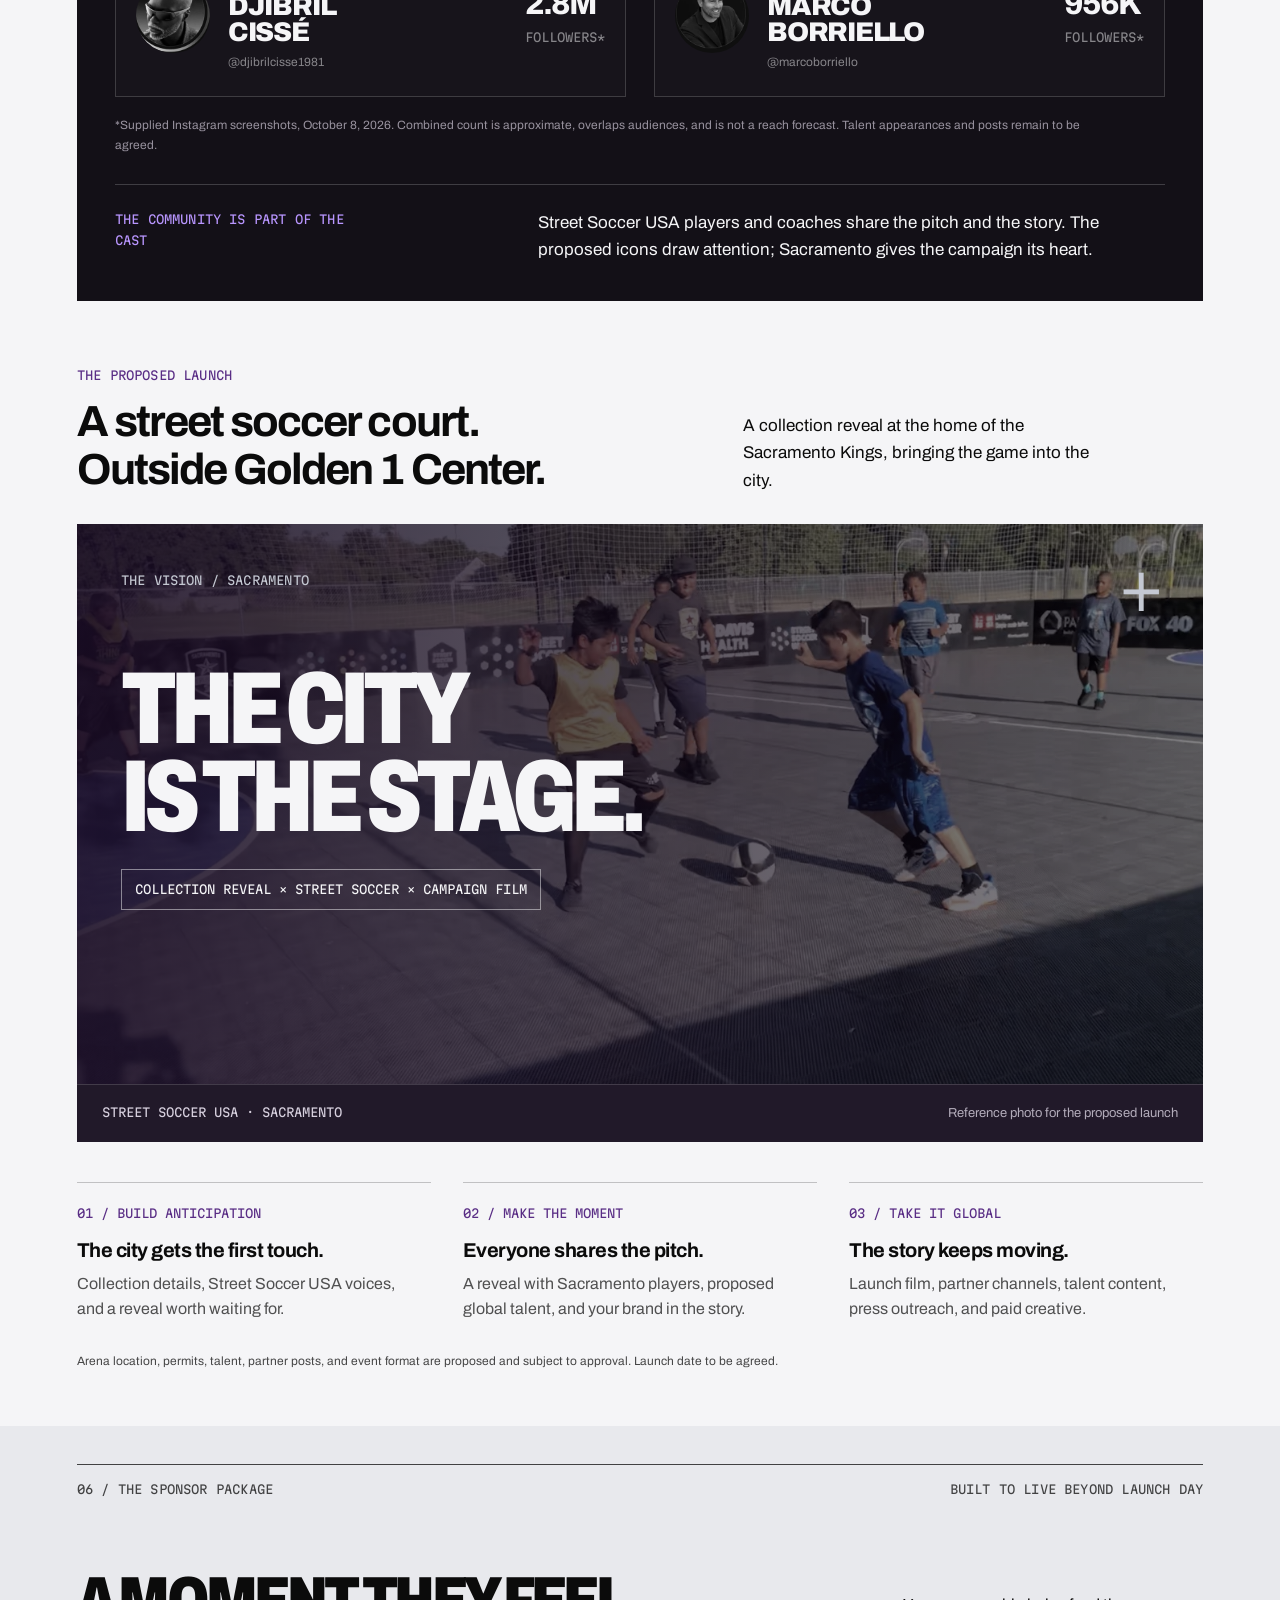
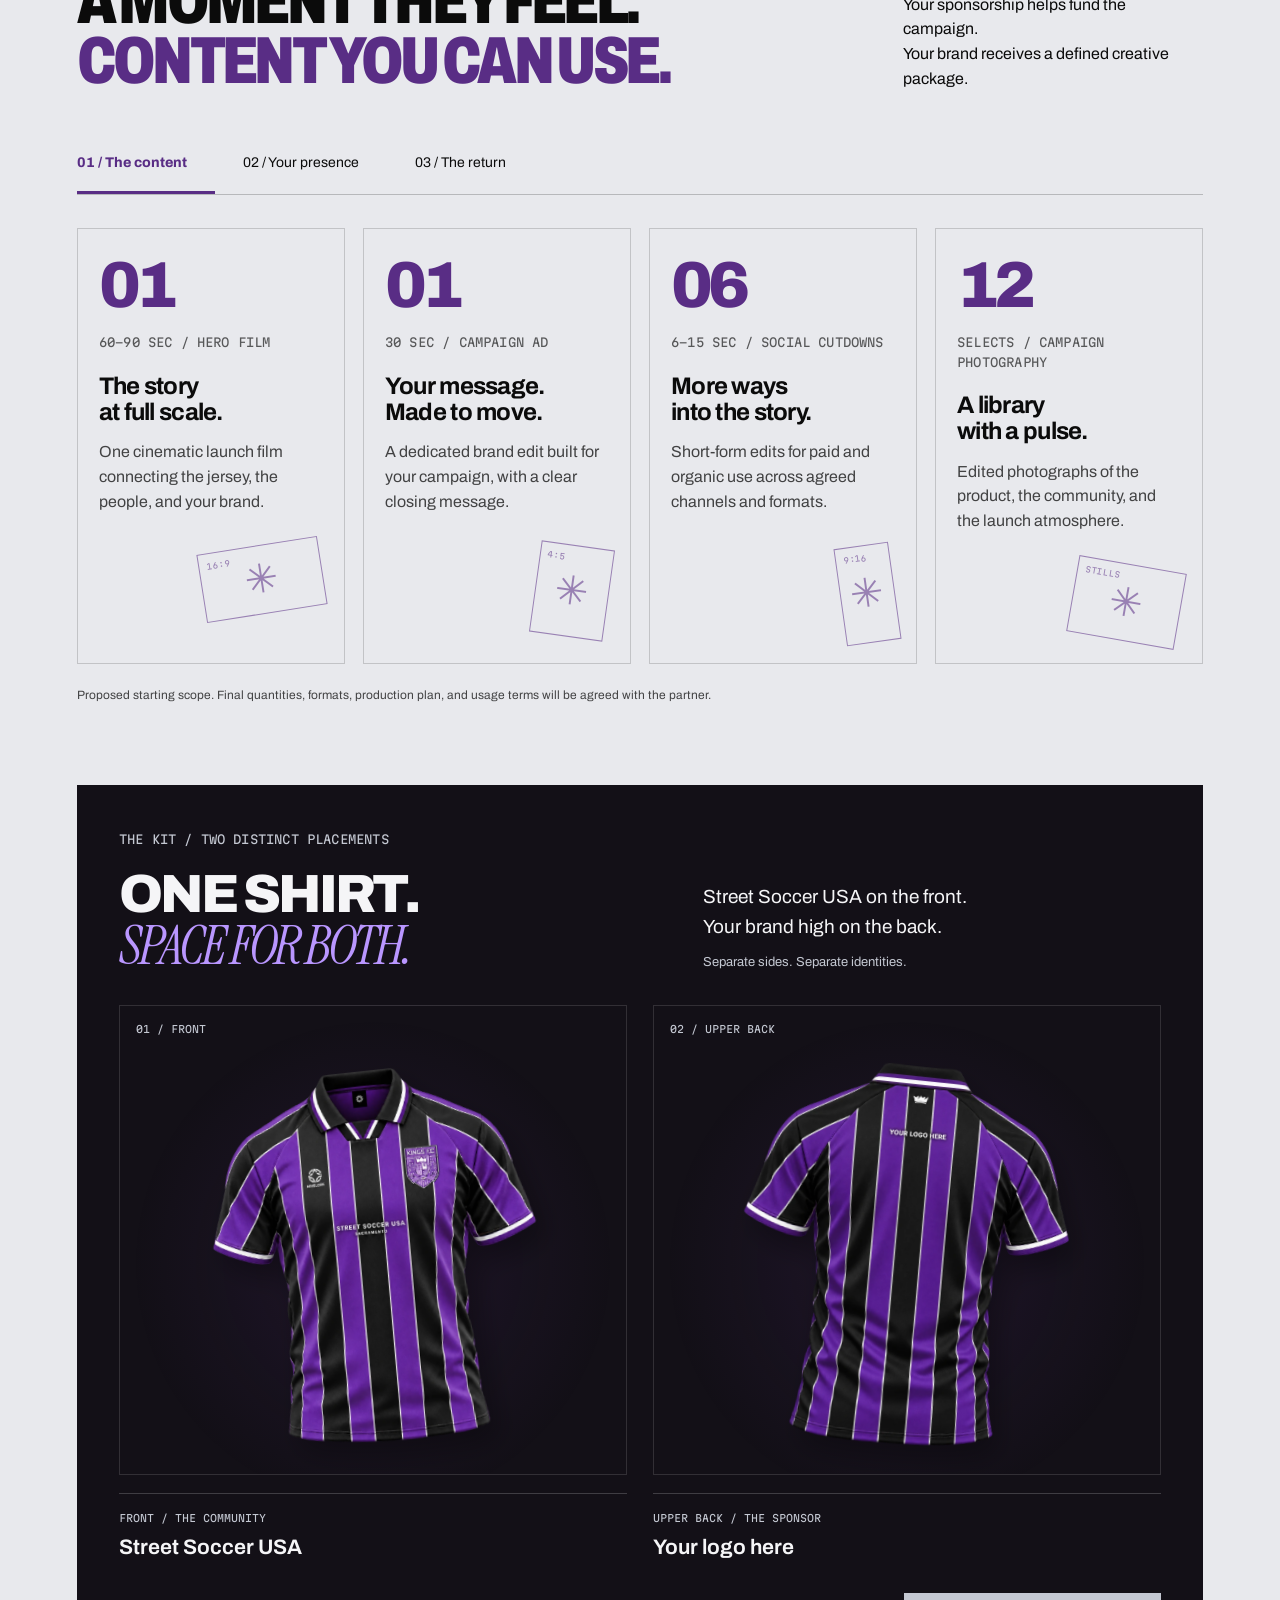
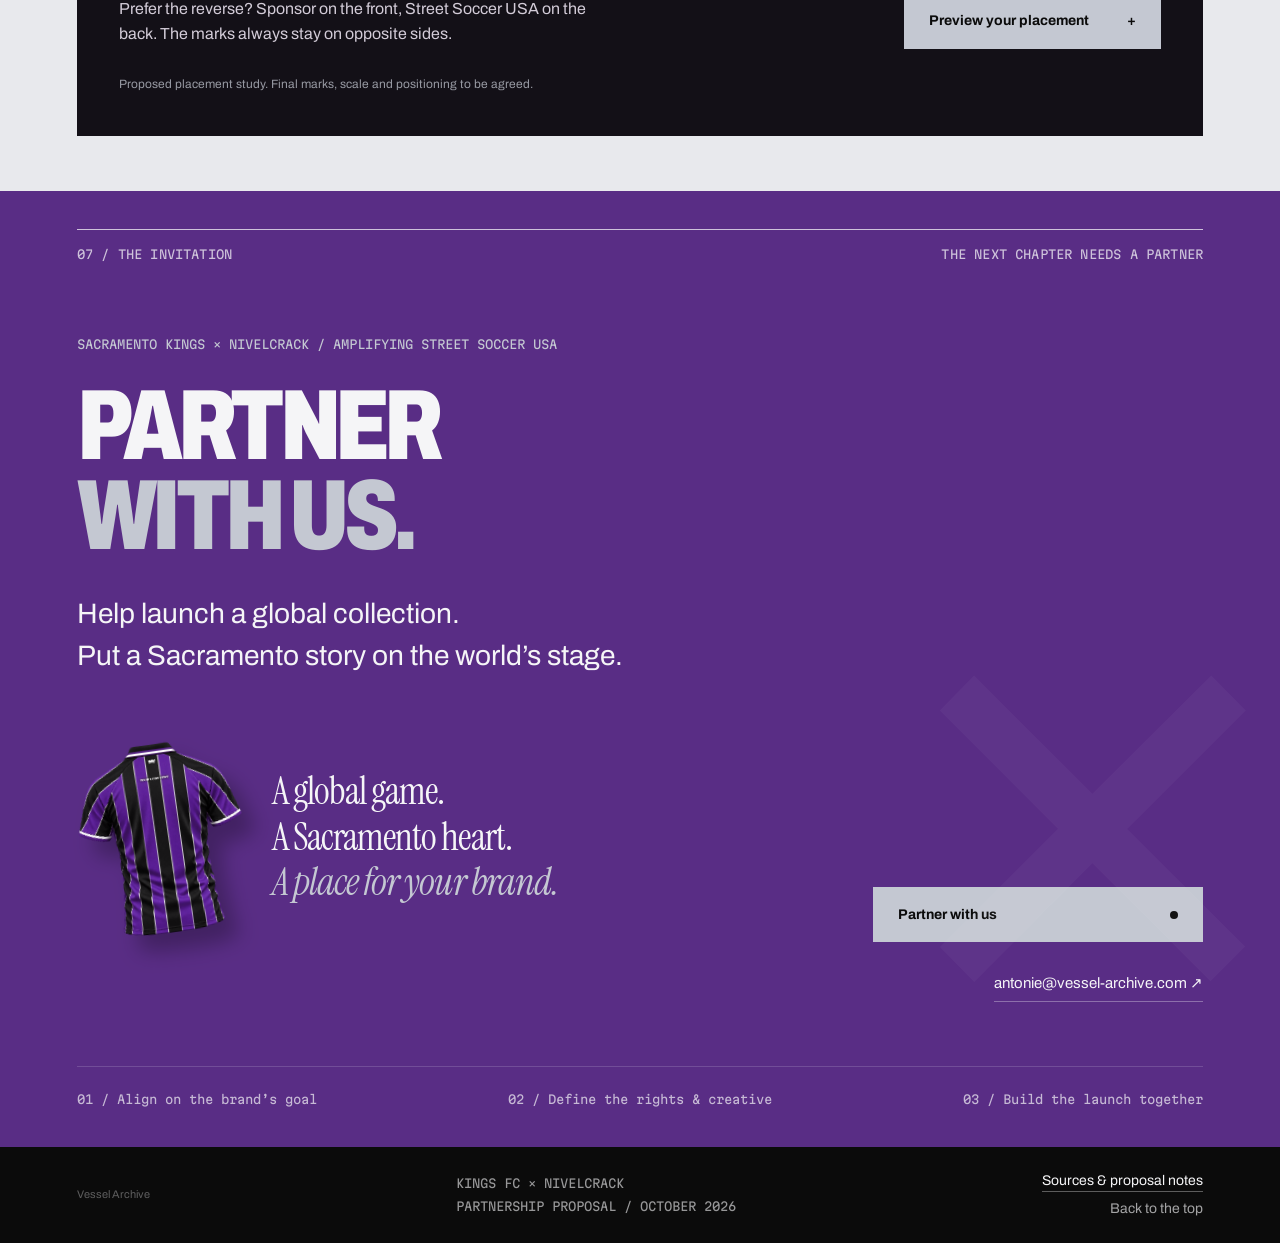
==== commit 8fa35cb7: "Clarify the opening offer and fit campaign details on narrow screens" ====
--- a/index.html
+++ b/index.html
@@ -6,7 +6,7 @@
 <meta name="description" content="Sponsorship opportunity: a global clothing collaboration between the Sacramento Kings and Nivelcrack, with a campaign amplifying nonprofit Street Soccer USA’s work in Sacramento.">
 <meta property="og:title" content="Kings FC × Nivelcrack | A global game. A Sacramento heart."><meta property="og:description" content="A full apparel line. A Sacramento community campaign. Partner with us.">
 <link rel="icon" type="image/svg+xml" href="data:image/svg+xml,%3Csvg xmlns='http://www.w3.org/2000/svg' viewBox='0 0 64 64'%3E%3Crect width='64' height='64' fill='%23552d80'/%3E%3Cpath d='M14 18v28h8V34l12 12h12L31 31l14-13H33L22 29V18z' fill='%23f2eee5'/%3E%3C/svg%3E">
-<link rel="stylesheet" href="assets/fonts.css"><link rel="stylesheet" href="styles.css?v=20261014-1"><script src="app.js?v=20261014-1" defer></script>
+<link rel="stylesheet" href="assets/fonts.css"><link rel="stylesheet" href="styles.css?v=20261014-2"><script src="app.js?v=20261014-2" defer></script>
 </head>
 <body>
 <a class="skip-link" href="#story">Skip to the story</a>
@@ -15,8 +15,9 @@
 <main>
 <section id="home" class="hero chapter" aria-labelledby="hero-title">
 <div class="hero-topline"><span class="eyebrow">SPONSORSHIP OPPORTUNITY / GLOBAL CLOTHING COLLABORATION</span><span class="eyebrow">SACRAMENTO · SEOUL · EVERYWHERE</span></div>
+<p class="collaboration-declaration"><strong>Sacramento Kings × Nivelcrack.</strong><span>A full apparel collaboration. A global campaign.</span></p>
 <div class="hero-composition"><h1 id="hero-title" class="hero-title"><span>A NEW KIND</span><span>OF GLOBAL</span><span><i>CROSSOVER.</i></span></h1><div class="hero-jersey-space" id="jersey-space"><div class="hero-orbit orbit-one" aria-hidden="true"></div><div class="hero-orbit orbit-two" aria-hidden="true"></div><div class="jersey-tilt"><img class="hero-jersey" src="assets/jersey-front-v3.webp" alt="Purple Kings FC × Nivelcrack jersey with Street Soccer USA on the front; sponsor placement is on the back" width="1122" height="1402" fetchpriority="high"></div><span class="garment-tag"><span class="tag-cross" aria-hidden="true">+</span> ONE COLLECTION.<br>A WORLD OF POSSIBILITY.</span><button class="jersey-trigger circle-button" type="button" aria-label="Explore the jersey and preview your brand">Explore<br>the kit <span aria-hidden="true">+</span></button></div><span class="hero-stamp" aria-hidden="true">SAC<br><span>✳</span><br>WORLD</span></div>
-<div class="hero-bottom"><div class="hero-intro"><p>Sacramento Kings × Nivelcrack.</p><p>A global clothing collaboration. A full apparel line, led by the purple Kings FC jersey. The ambition: a first-of-its-kind meeting of NBA identity, football culture and Sacramento community.</p></div><a class="button dark" href="#story">Discover the opportunity <span class="button-dot" aria-hidden="true"></span></a><div class="hero-footnote">FULL APPAREL COLLECTION<br>JERSEY SHOWN / CONCEPT VISUAL</div></div>
+<div class="hero-bottom"><div class="hero-intro"><p>A full collection. A shared ambition.</p><p>Led by the purple Kings FC jersey. The ambition: a first-of-its-kind meeting of NBA identity, football culture and Sacramento community.</p></div><a class="button dark" href="#story">Discover the opportunity <span class="button-dot" aria-hidden="true"></span></a><div class="hero-footnote">FULL APPAREL COLLECTION<br>JERSEY SHOWN / CONCEPT VISUAL</div></div>
 <div class="opportunity-line"><span class="eyebrow">THE SPONSORSHIP OPPORTUNITY</span><p>Help bring the collection to the world through a campaign spotlighting Street Soccer USA’s work in Sacramento.</p><a class="text-link" href="#partnership">Partner with us <span aria-hidden="true">↗</span></a></div>
 <div class="collaboration-primer" id="collaboration-intro" aria-label="Meet the collaborators"><div><span class="eyebrow">THE NBA TEAM</span><h2>SACRAMENTO KINGS</h2><p>Sacramento’s NBA team. A basketball franchise bringing its identity and hometown pride into football culture.</p></div><span class="primer-cross" aria-hidden="true">×</span><div><span class="eyebrow">THE FOOTBALL CULTURE BRAND</span><h2>NIVELCRACK</h2><p>A Seoul-based football and streetwear brand with international collaborations, creative projects and a global cultural network.</p></div></div>
 </section>
--- a/styles.css
+++ b/styles.css
@@ -174,3 +174,24 @@
 @media(max-width:380px){.placement-heading h3{font-size:35px}.placement-product img{height:180px}.placement-pair figcaption strong{font-size:14px}.nivel-signature{font-size:8px;gap:8px}}
 @media(prefers-reduced-motion:reduce){.placement-product img{transition:none}}
 .paused .placement-product img{transition:none}
+
+/* Keep the offer explicit before the visual, and contain decorative depth. */
+.hero{overflow:clip}
+.collaboration-declaration{font-size:18px;line-height:1.45;margin-top:22px;position:relative;z-index:4}
+.collaboration-declaration strong{display:block;font-size:24px;font-weight:750;letter-spacing:-.035em}
+.collaboration-declaration span{display:block;font-size:15px;margin-top:4px;color:#514a58}
+.hero-composition{margin-top:22px}
+@media(min-width:761px){.hero-title{font-size:clamp(100px,11vw,180px)}.hero-title>span:nth-child(2){padding-left:.15em}}
+@media(max-width:760px){
+  .collaboration-declaration{margin-top:20px}
+  .collaboration-declaration strong{font-size:19px}
+  .collaboration-declaration span{font-size:14px;max-width:285px}
+  .media-strip{grid-template-columns:repeat(2,minmax(0,1fr))}
+  .media-strip>span:not(:first-child){font-size:clamp(17px,5.2vw,22px)}
+  .media-strip>span{min-width:0}
+  .campaign-talent .audience-total{flex-wrap:wrap;gap:12px 20px}
+  body .campaign-talent .talent-card{min-width:0;grid-template-columns:74px minmax(0,1fr);gap:12px;padding:18px 12px}
+  .campaign-talent .talent-card>div{min-width:0}
+  body .campaign-talent .talent-count{grid-column:1/-1}
+  .campaign-talent .talent-handle{overflow-wrap:anywhere}
+}
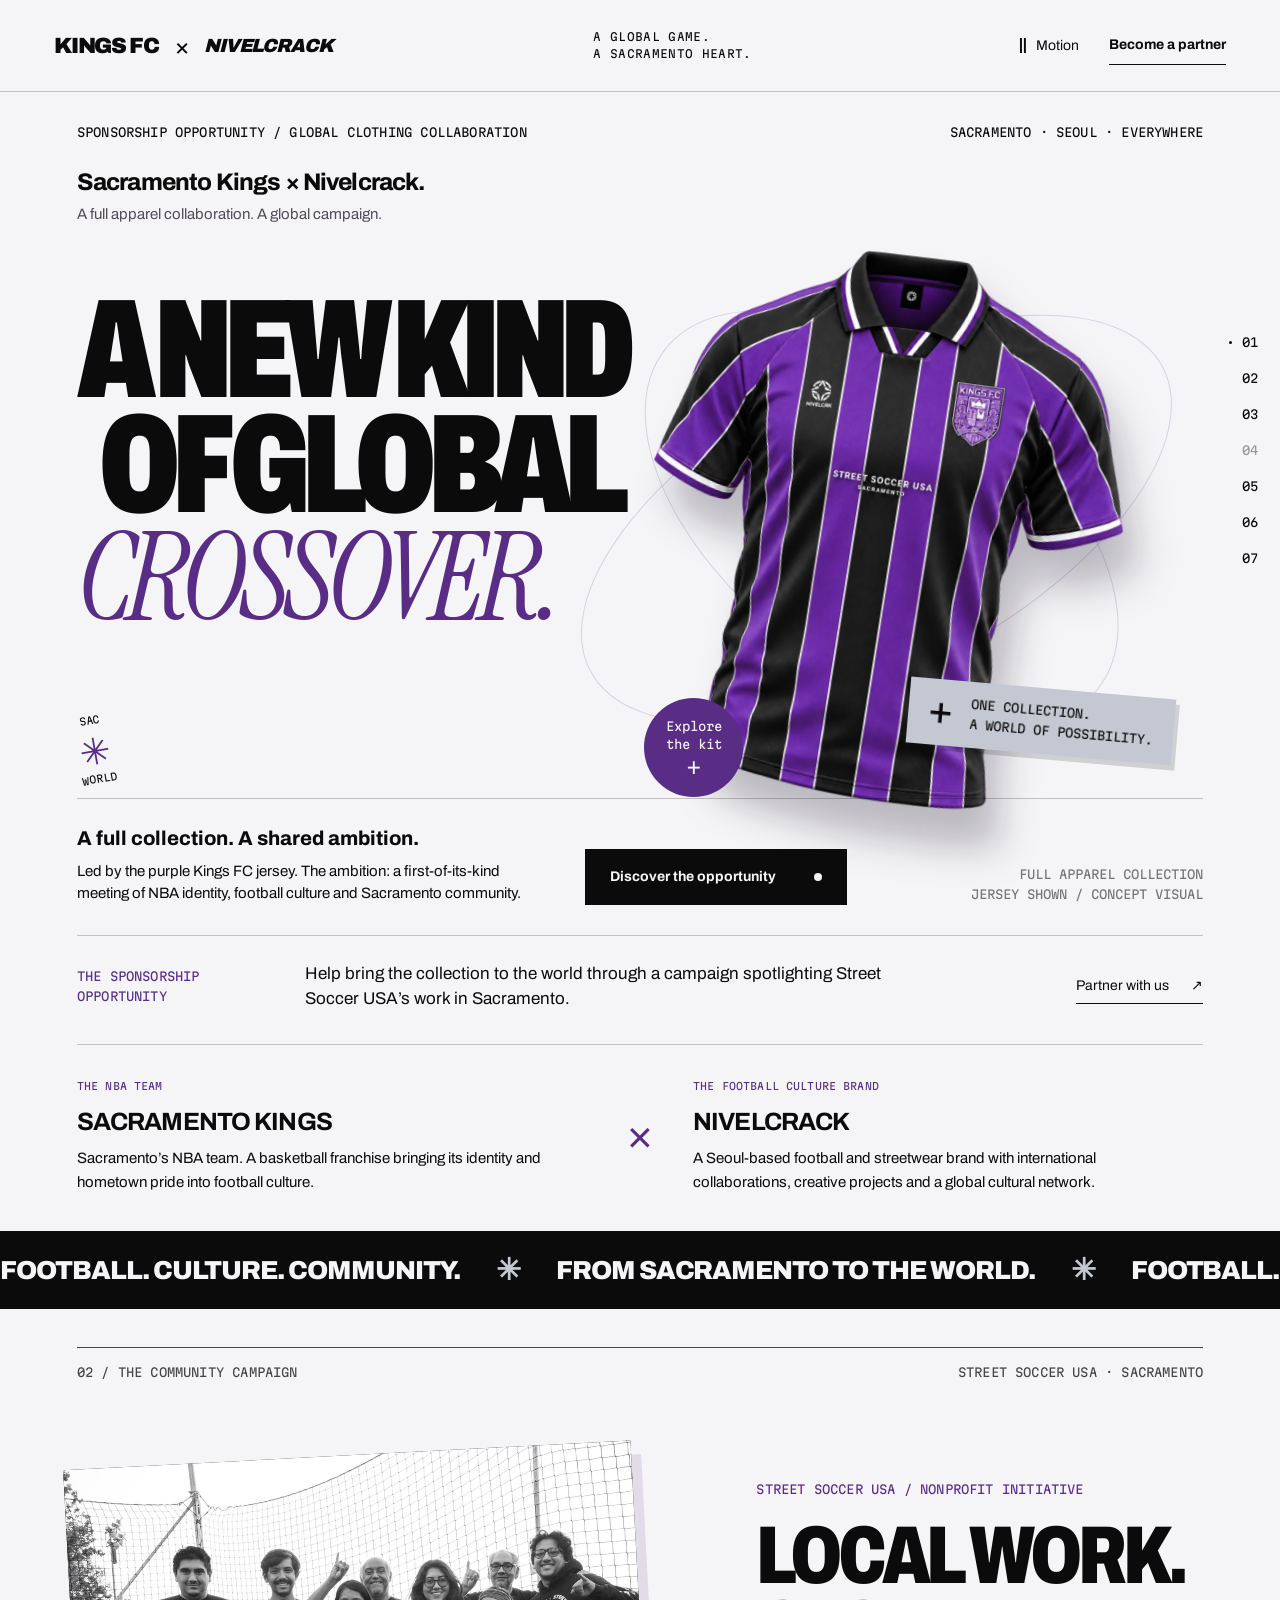
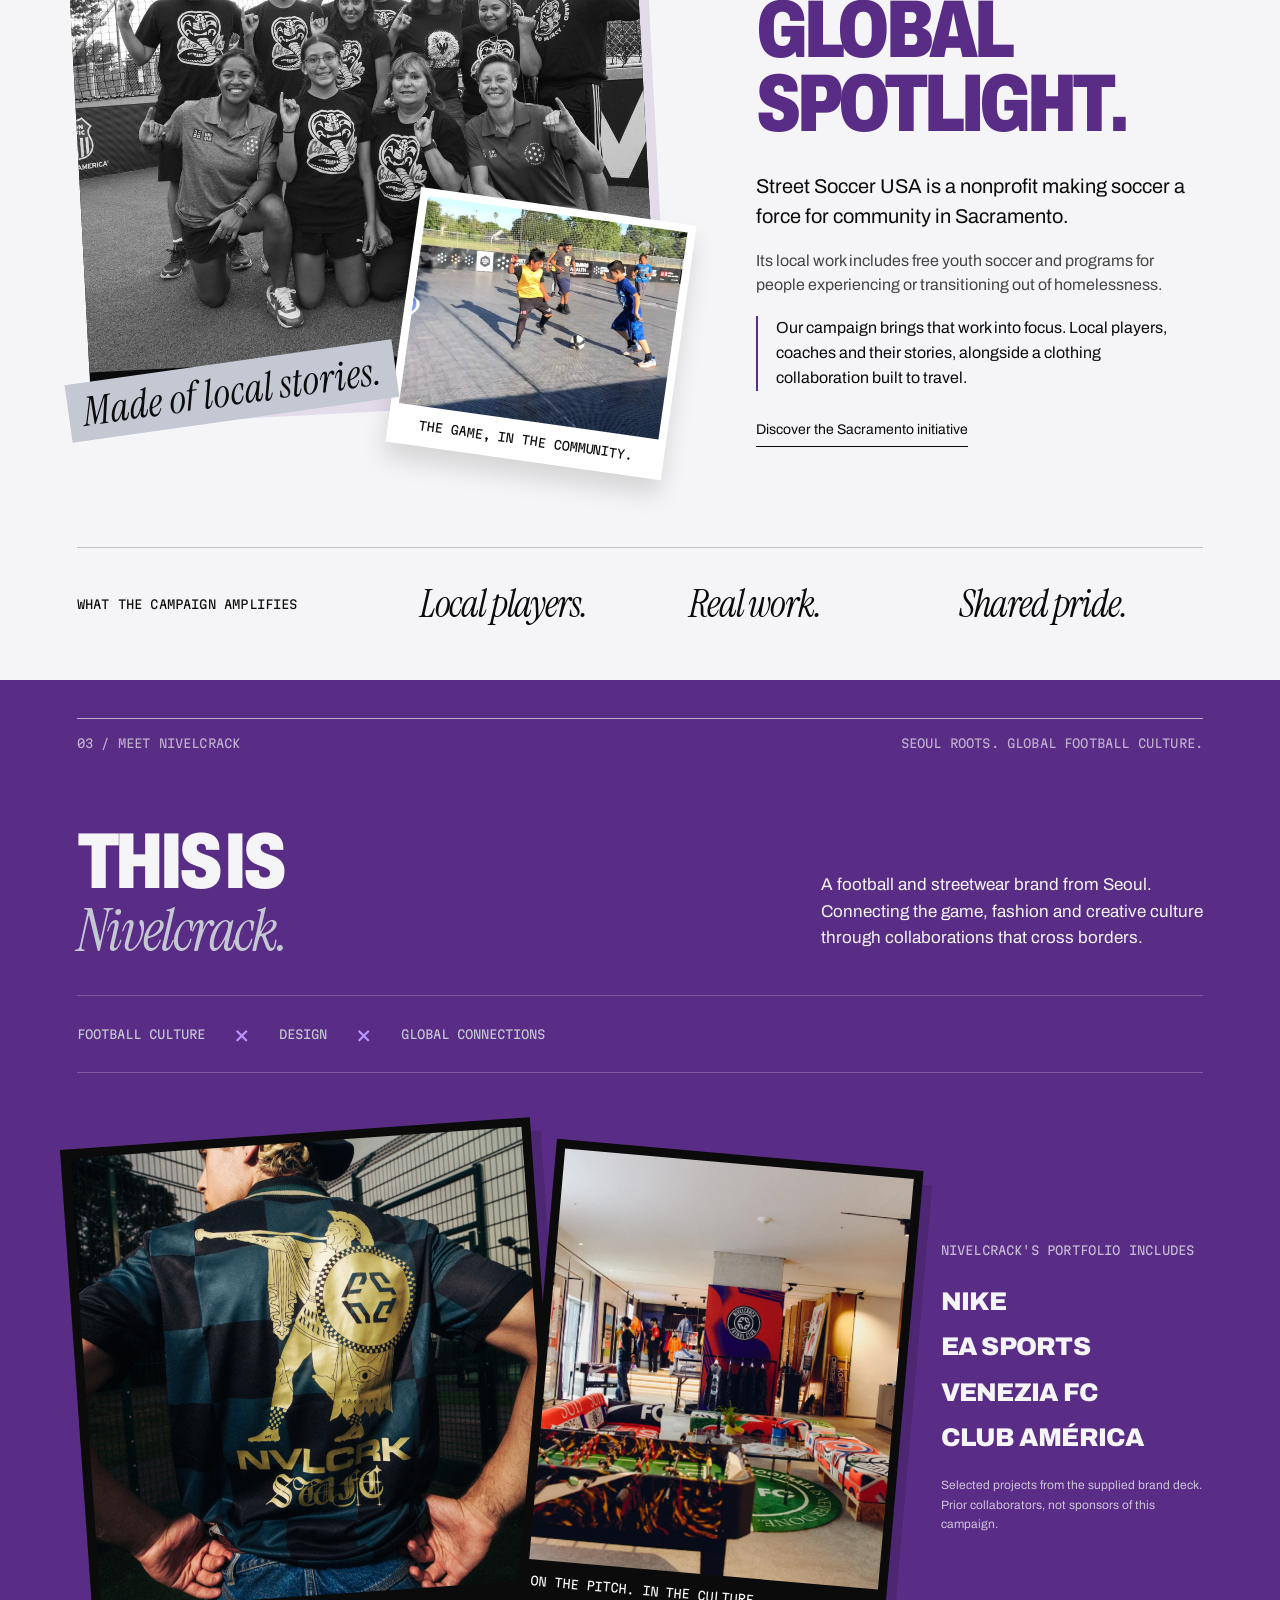
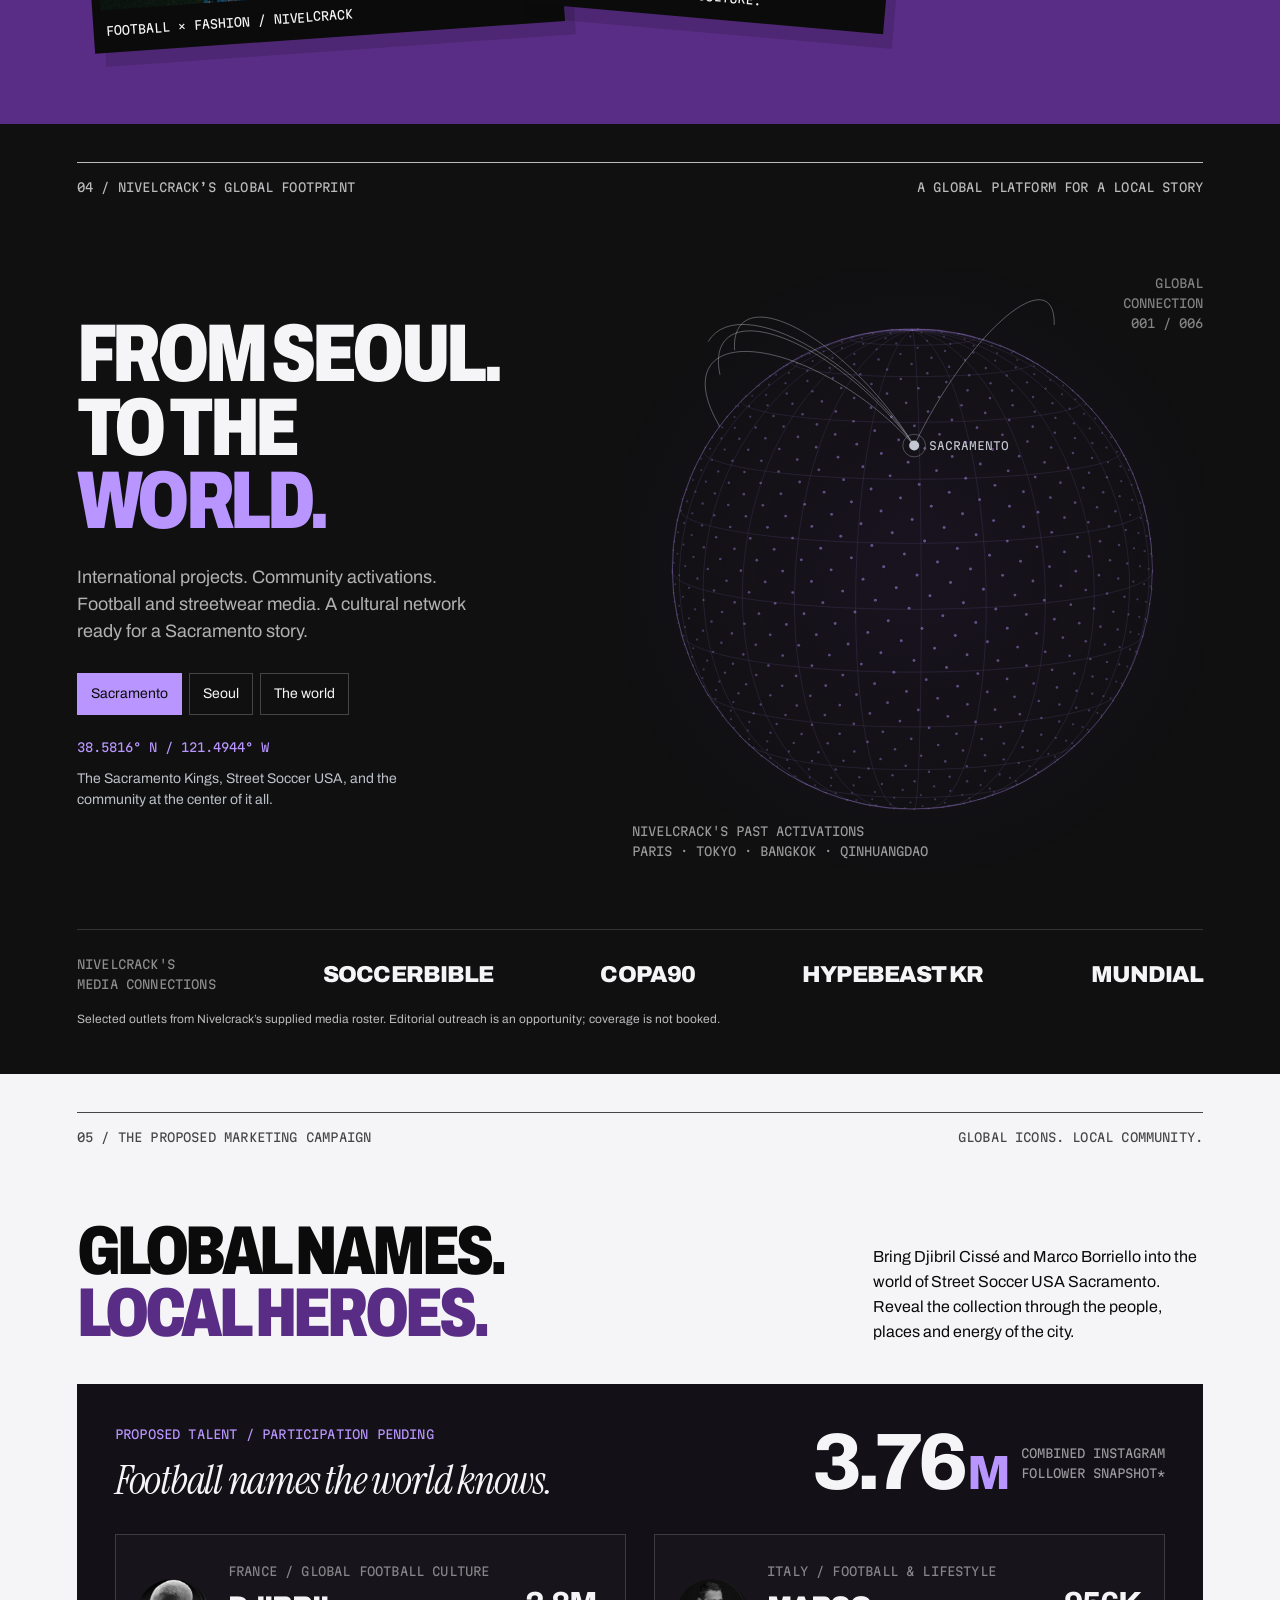
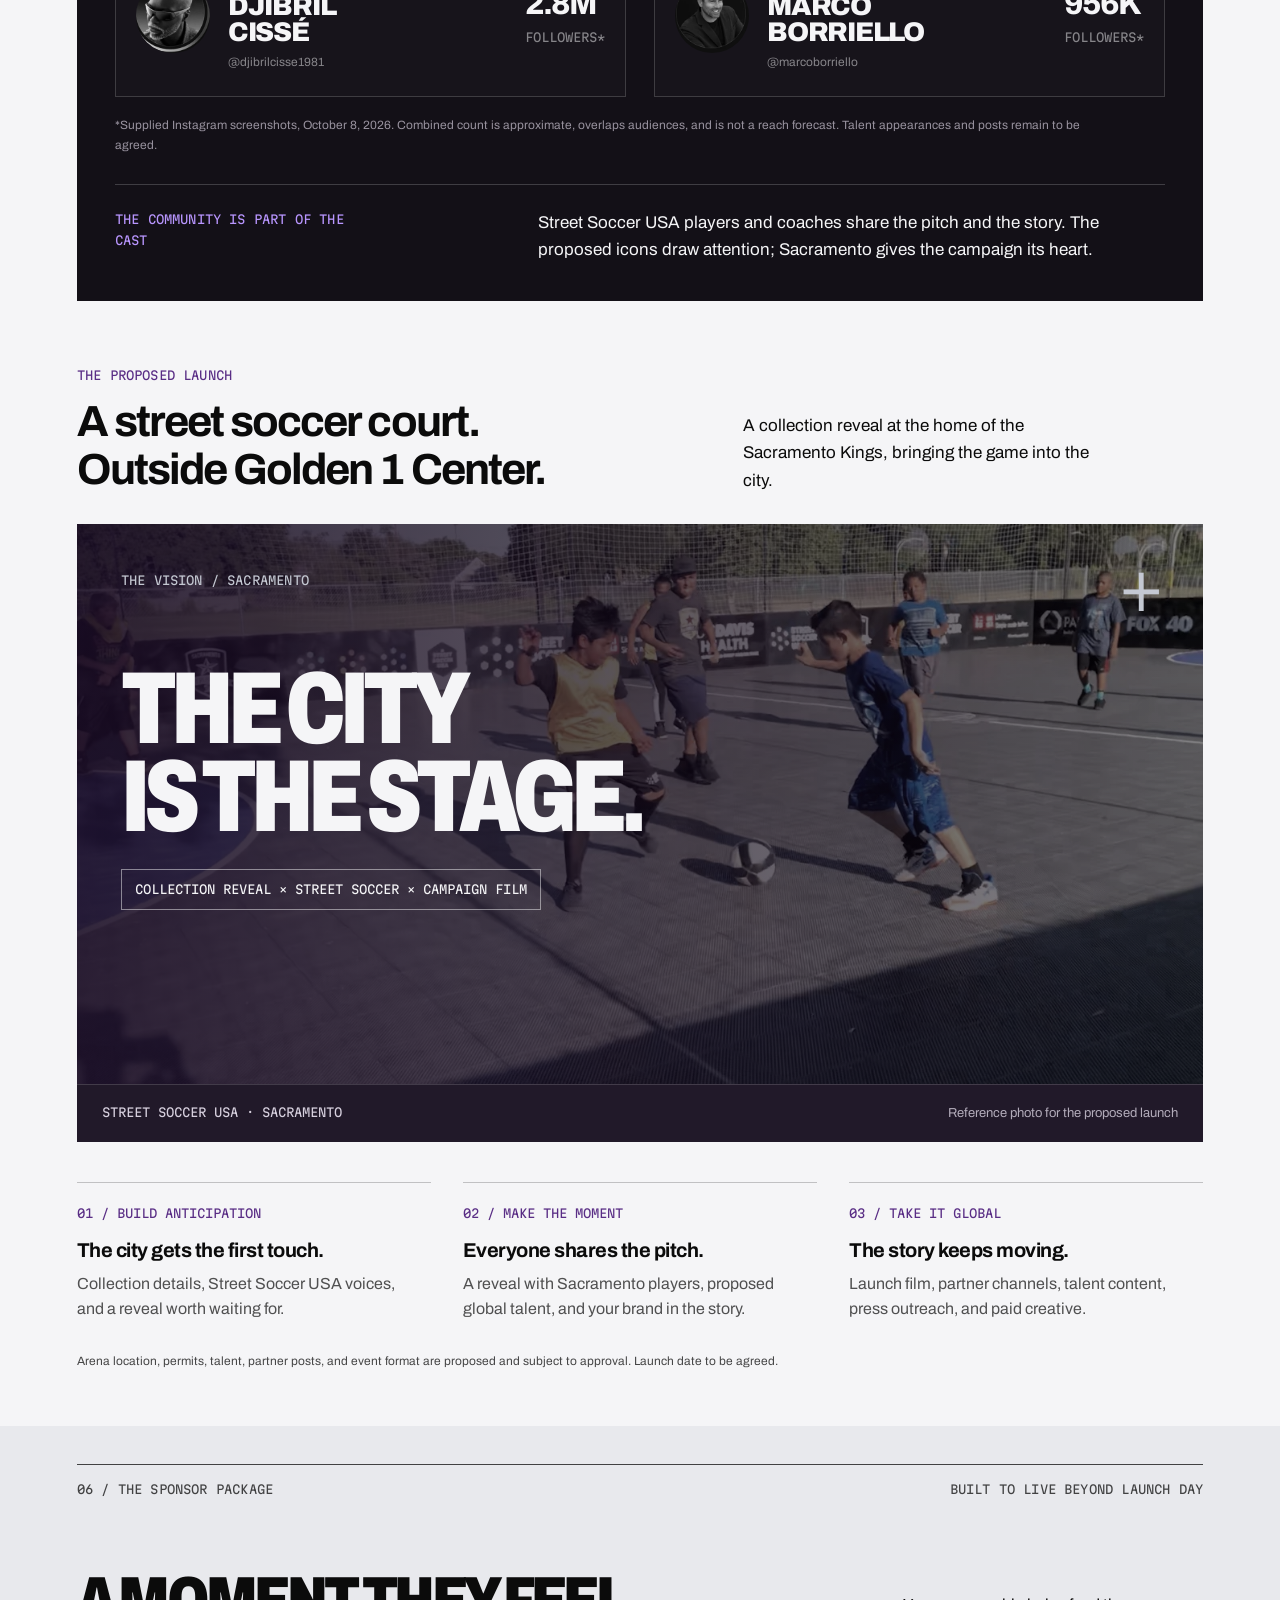
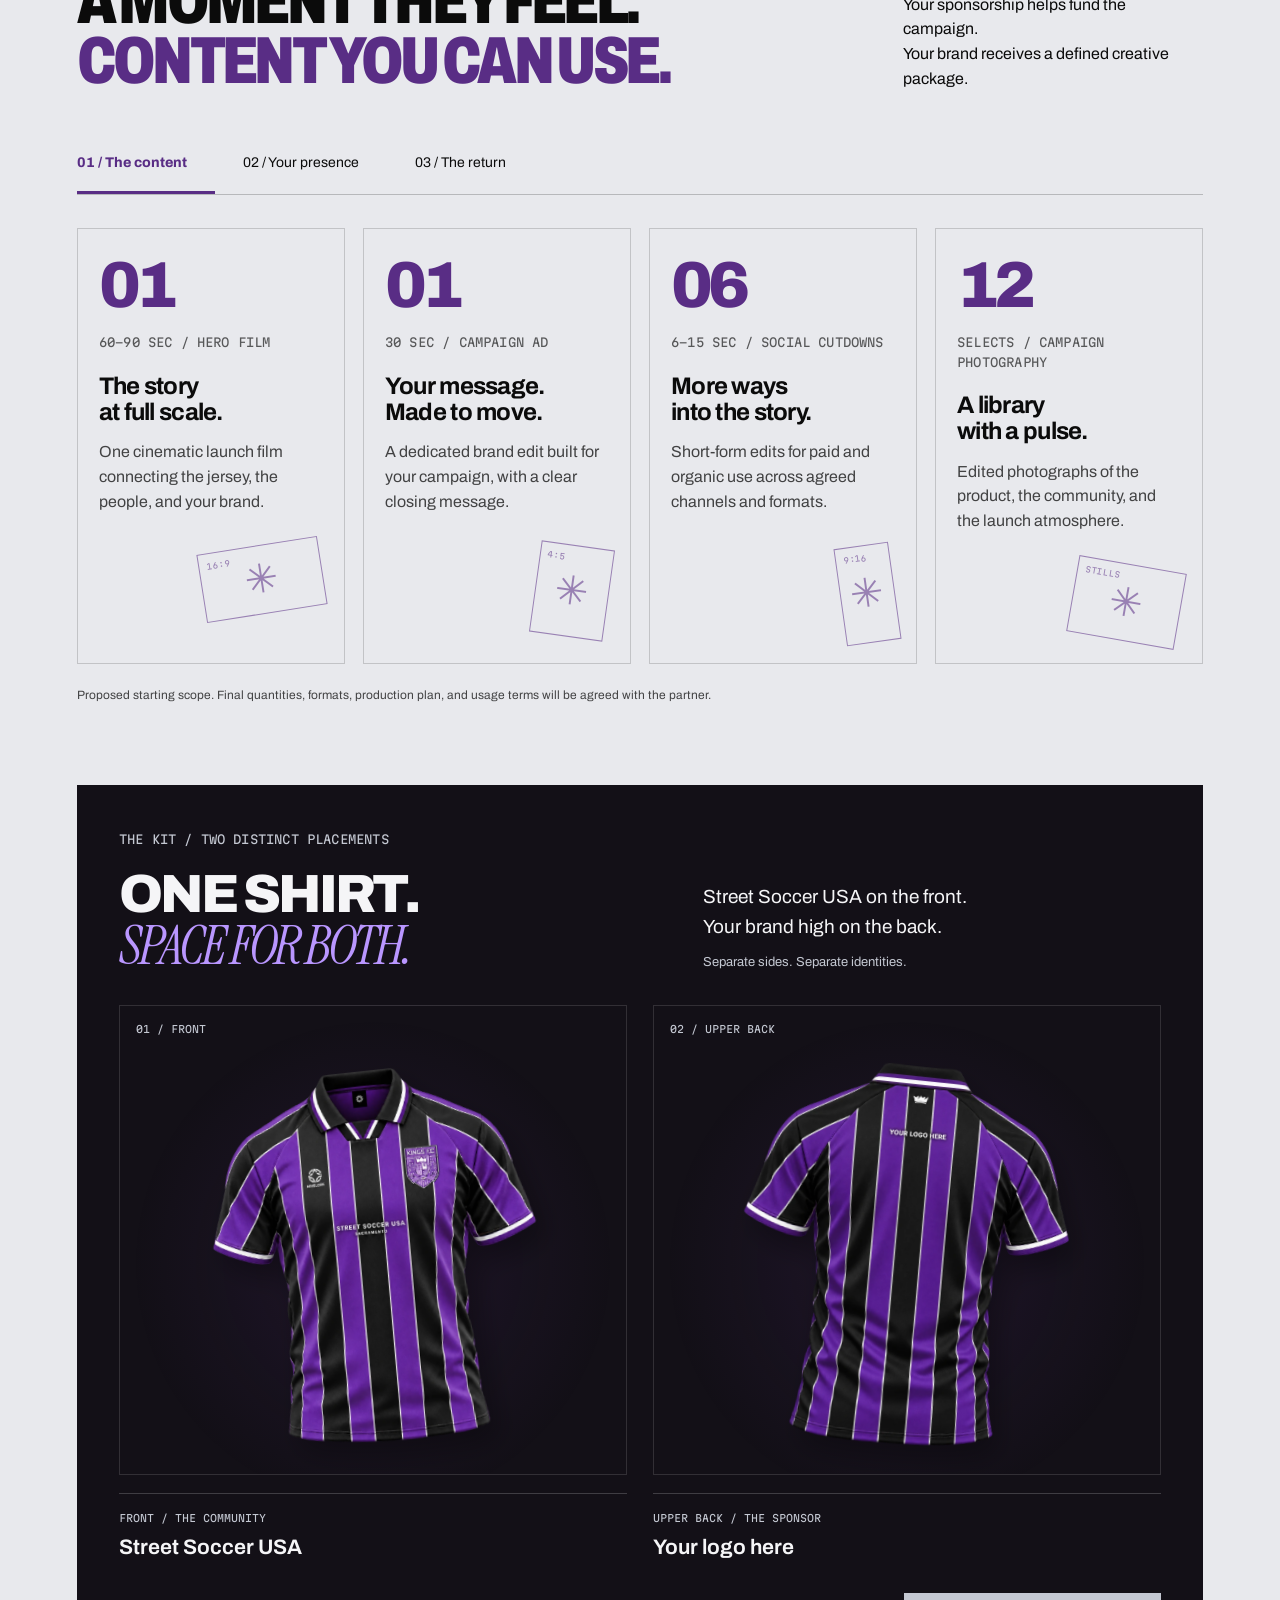
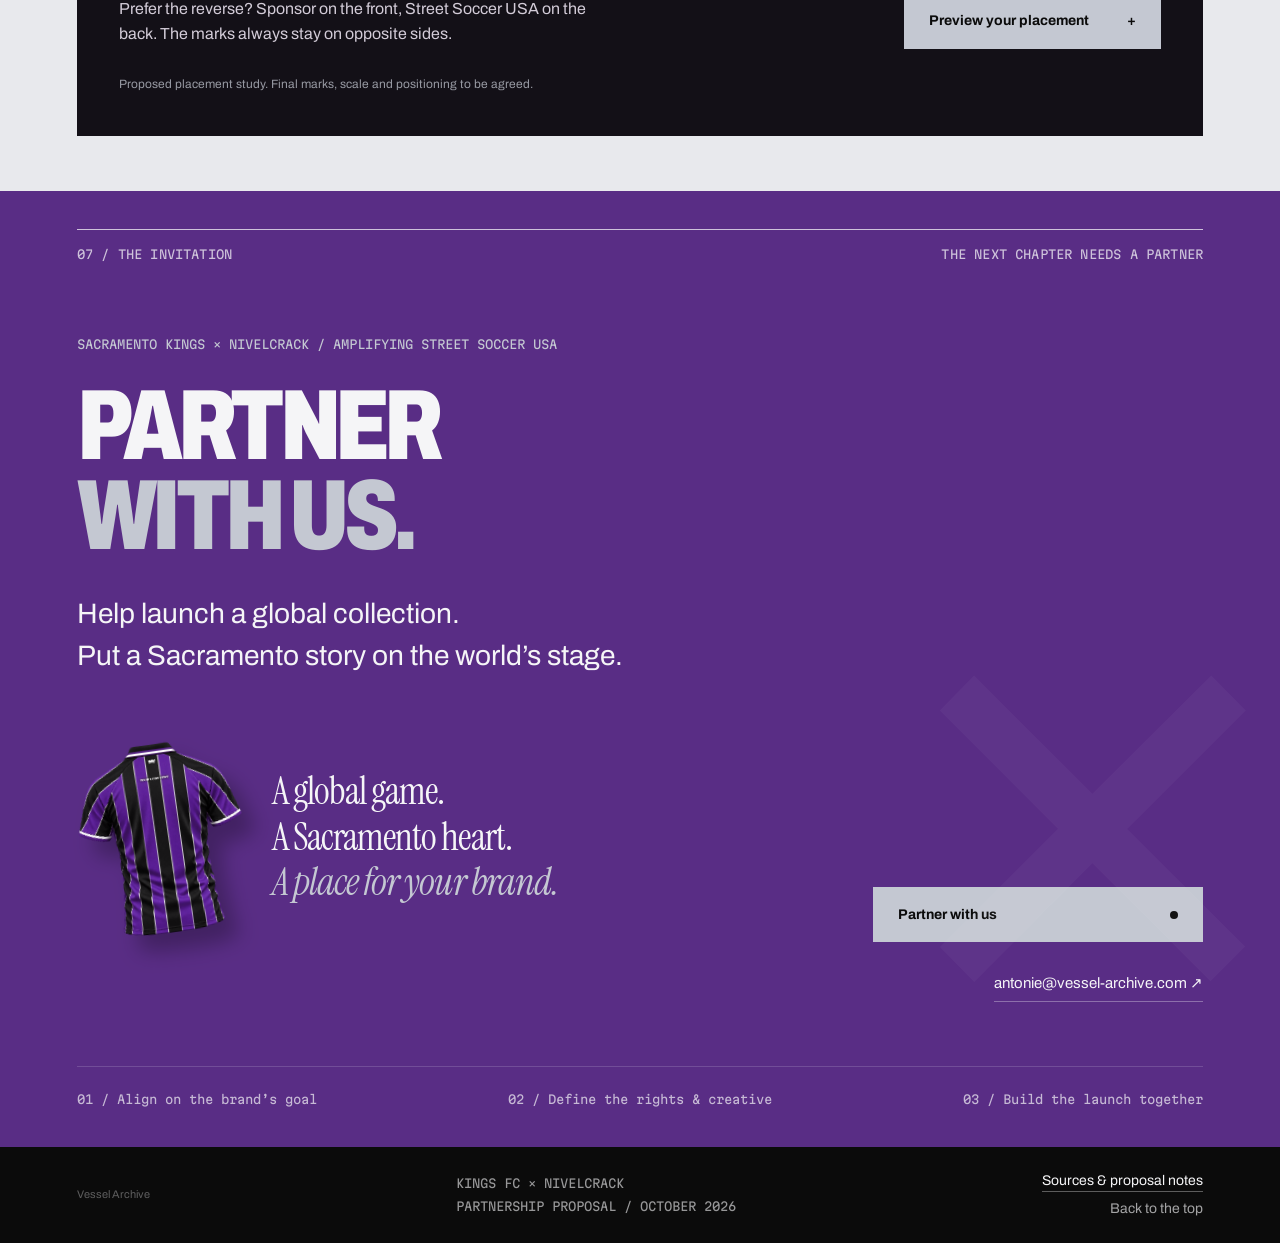
==== commit 1e8bc181: "Keep talent names inside cards on the smallest mobile screens" ====
--- a/index.html
+++ b/index.html
@@ -6,7 +6,7 @@
 <meta name="description" content="Sponsorship opportunity: a global clothing collaboration between the Sacramento Kings and Nivelcrack, with a campaign amplifying nonprofit Street Soccer USA’s work in Sacramento.">
 <meta property="og:title" content="Kings FC × Nivelcrack | A global game. A Sacramento heart."><meta property="og:description" content="A full apparel line. A Sacramento community campaign. Partner with us.">
 <link rel="icon" type="image/svg+xml" href="data:image/svg+xml,%3Csvg xmlns='http://www.w3.org/2000/svg' viewBox='0 0 64 64'%3E%3Crect width='64' height='64' fill='%23552d80'/%3E%3Cpath d='M14 18v28h8V34l12 12h12L31 31l14-13H33L22 29V18z' fill='%23f2eee5'/%3E%3C/svg%3E">
-<link rel="stylesheet" href="assets/fonts.css"><link rel="stylesheet" href="styles.css?v=20261014-2"><script src="app.js?v=20261014-2" defer></script>
+<link rel="stylesheet" href="assets/fonts.css"><link rel="stylesheet" href="styles.css?v=20261014-3"><script src="app.js?v=20261014-3" defer></script>
 </head>
 <body>
 <a class="skip-link" href="#story">Skip to the story</a>
--- a/styles.css
+++ b/styles.css
@@ -195,3 +195,4 @@
   body .campaign-talent .talent-count{grid-column:1/-1}
   .campaign-talent .talent-handle{overflow-wrap:anywhere}
 }
+@media(max-width:380px){.campaign-talent .talent-card h4{font-size:20px;letter-spacing:-.05em}}
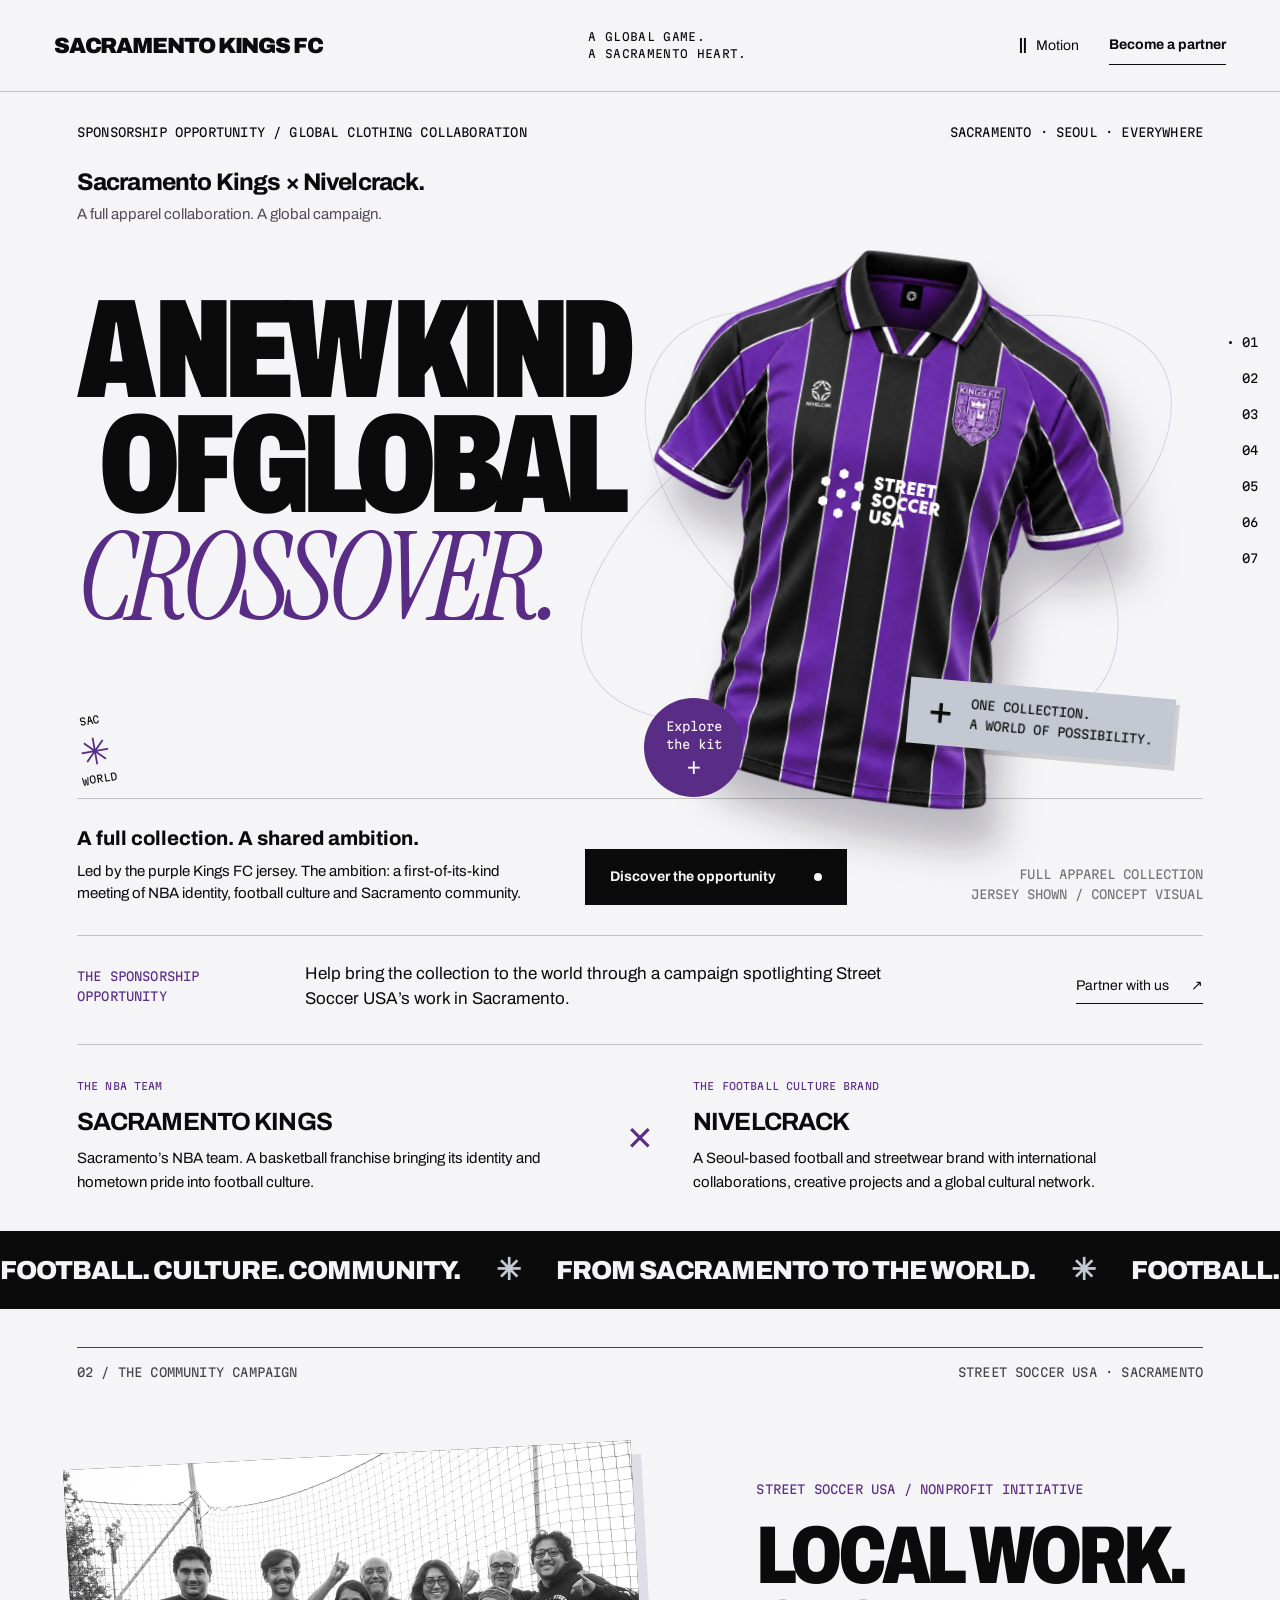
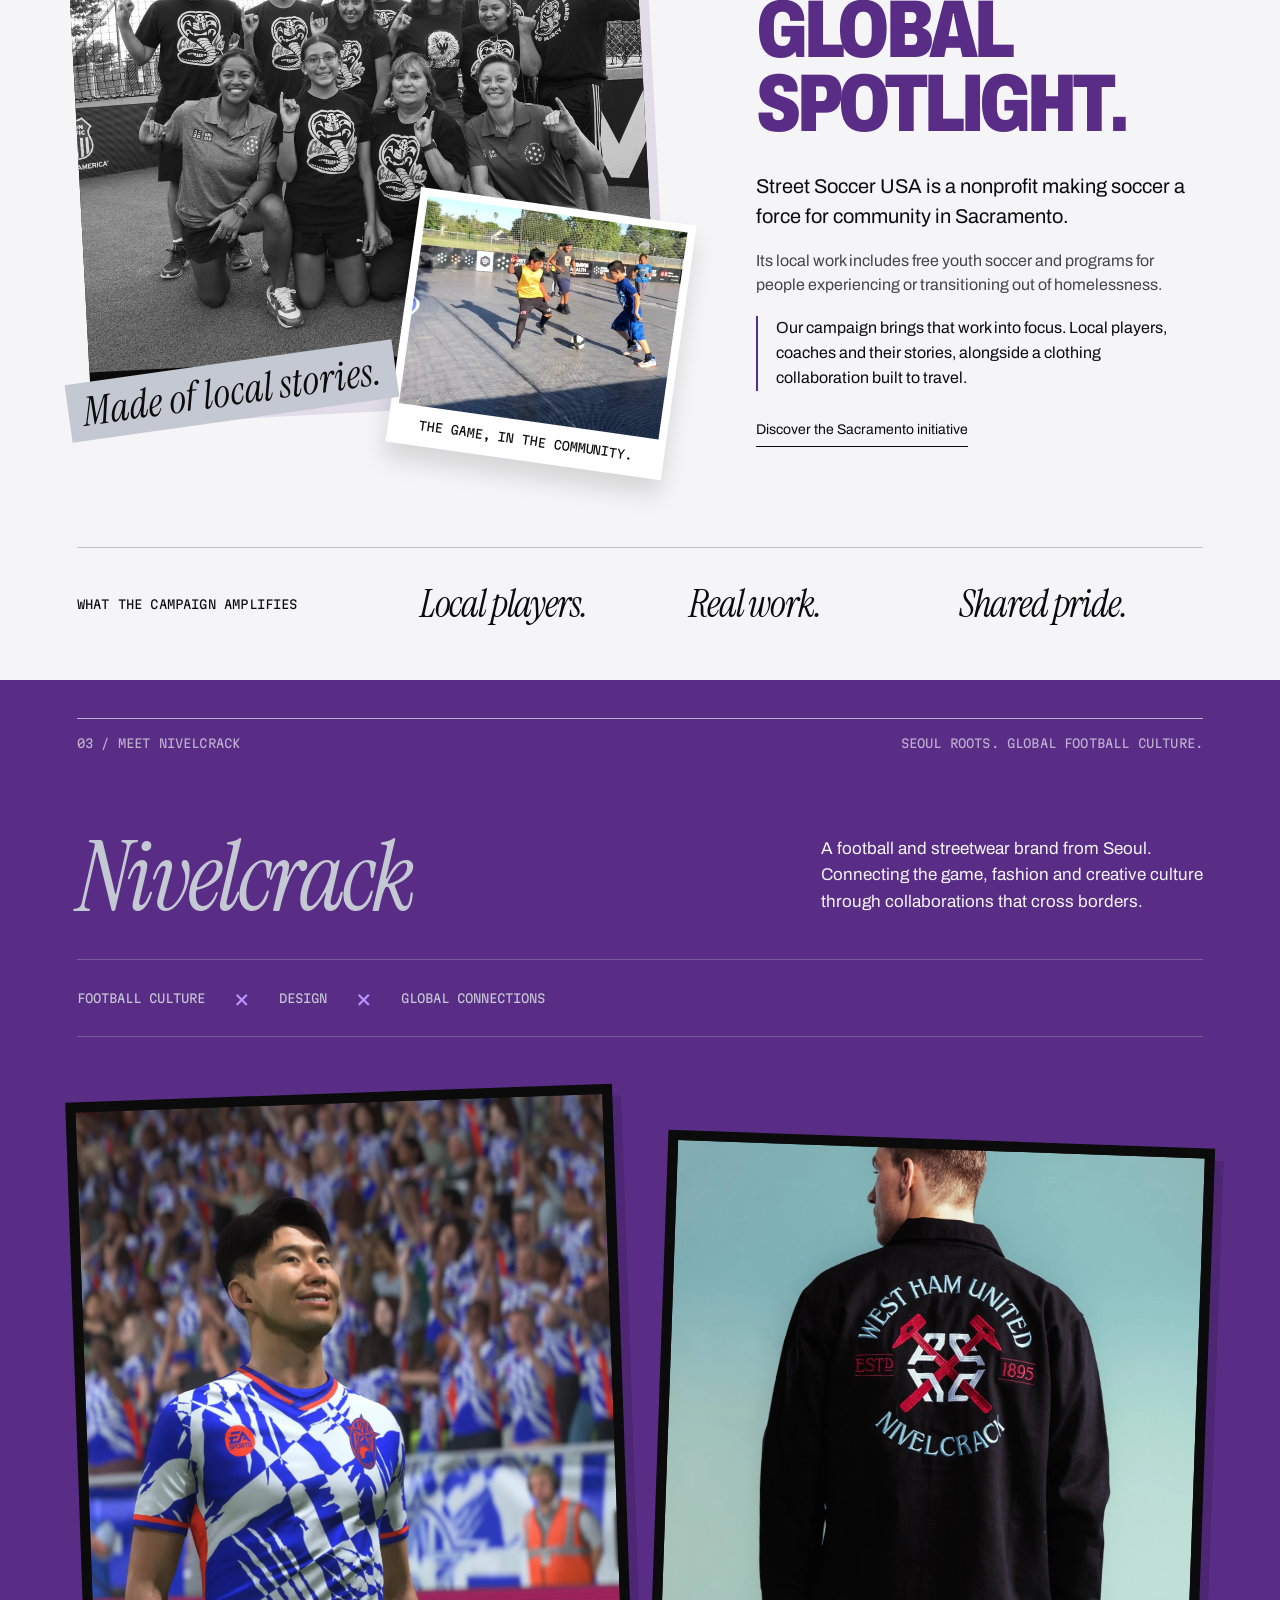
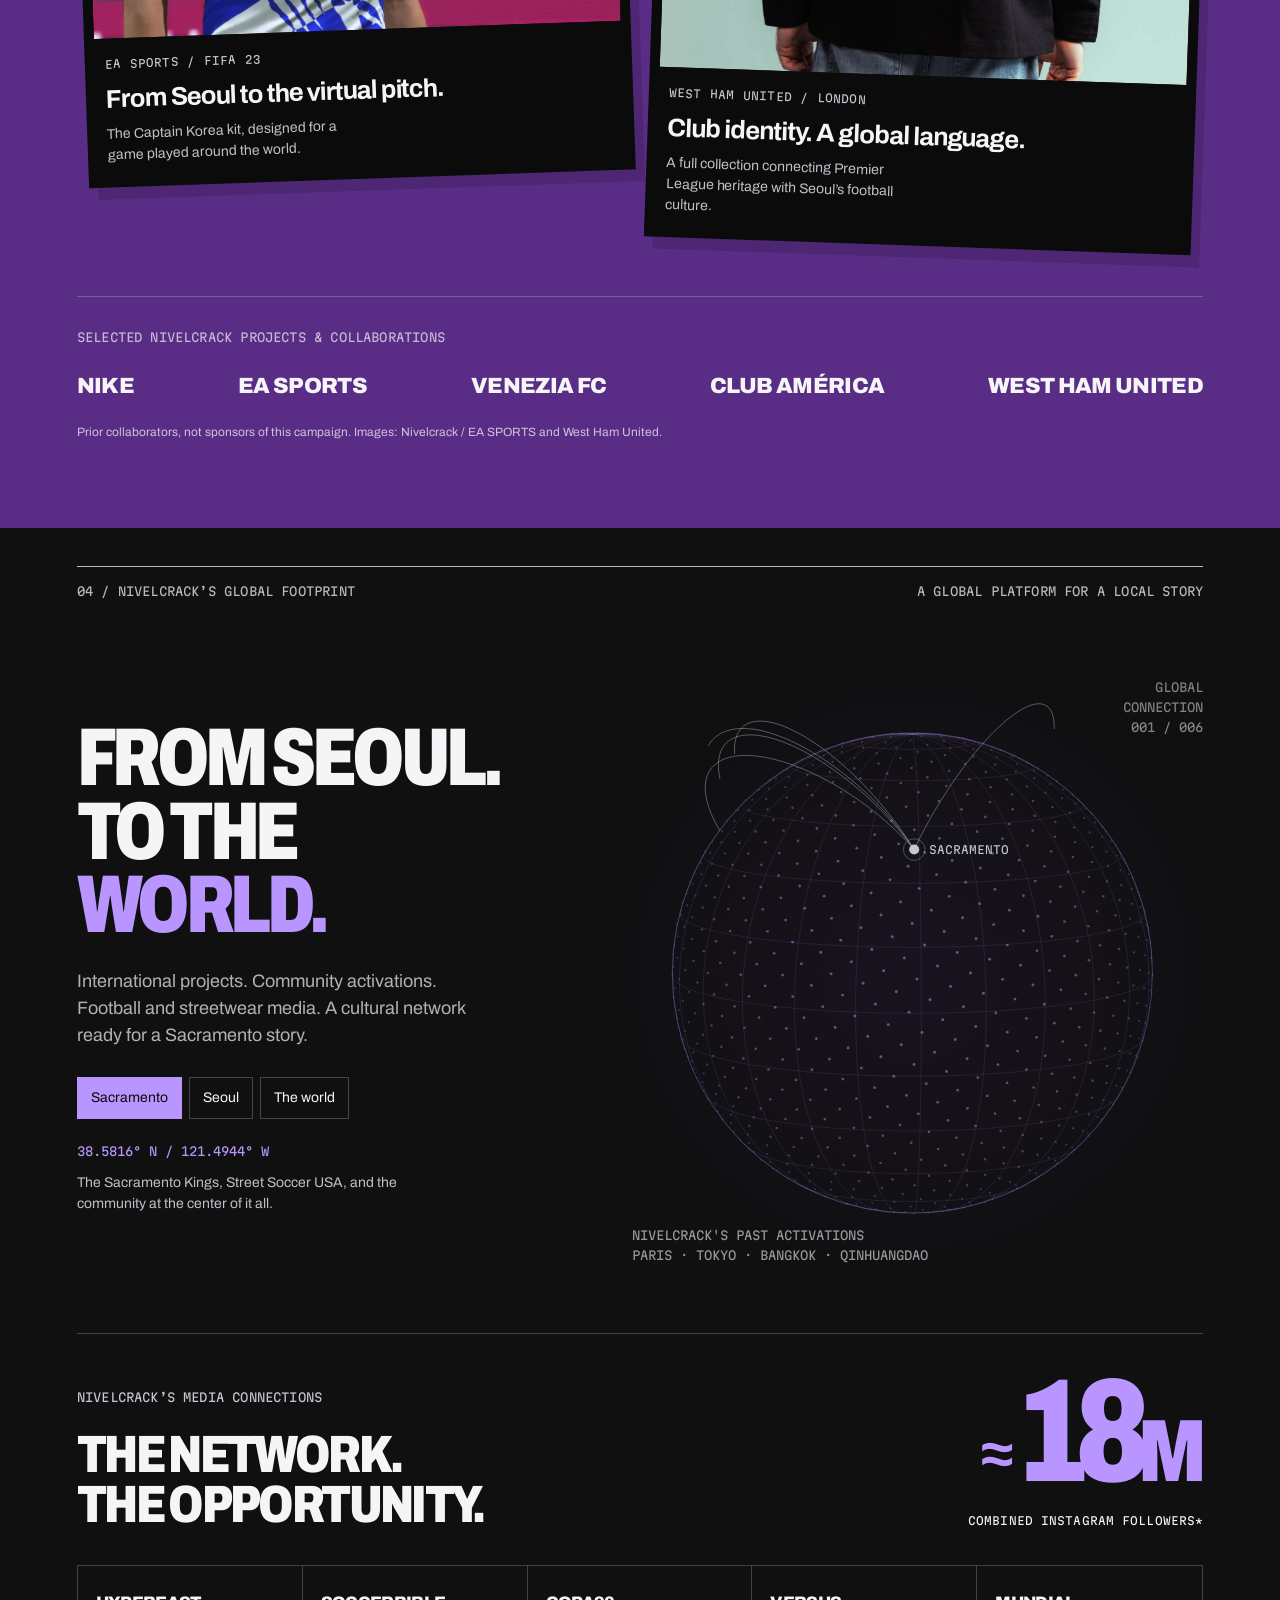
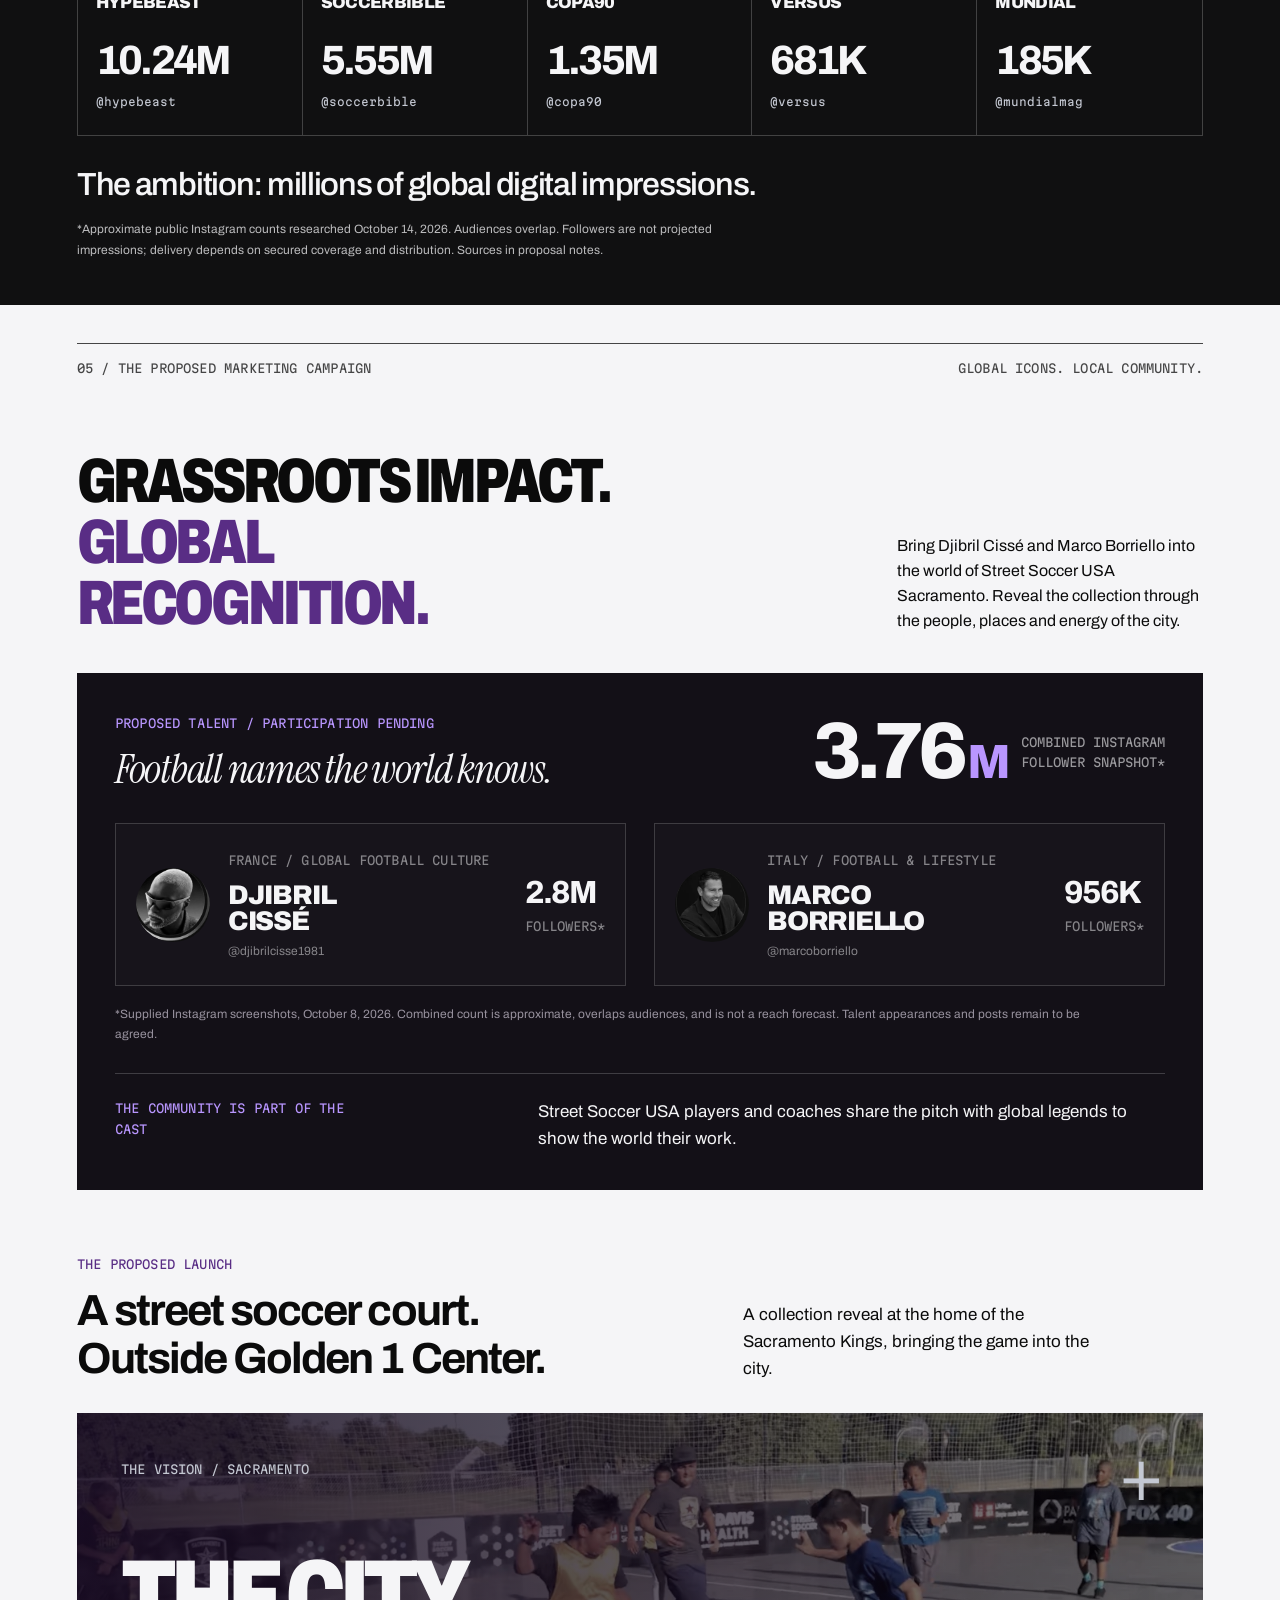
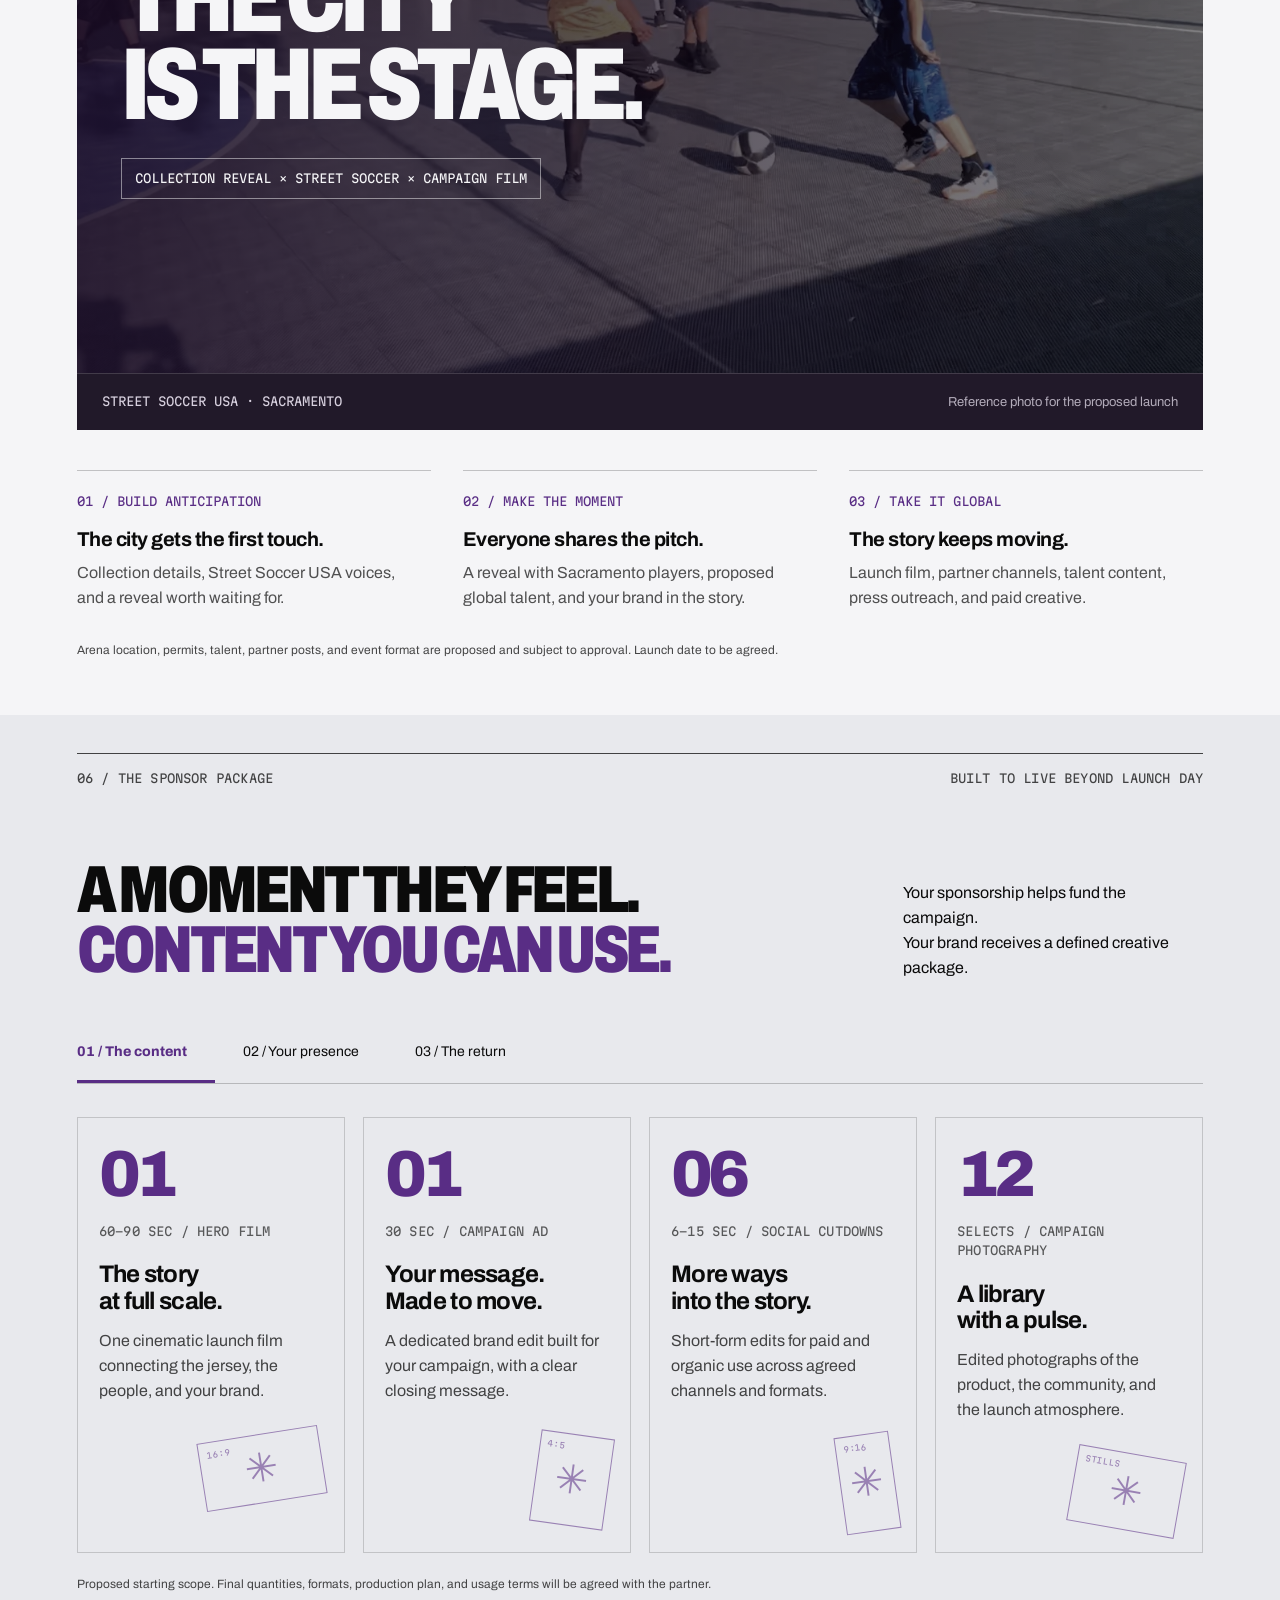
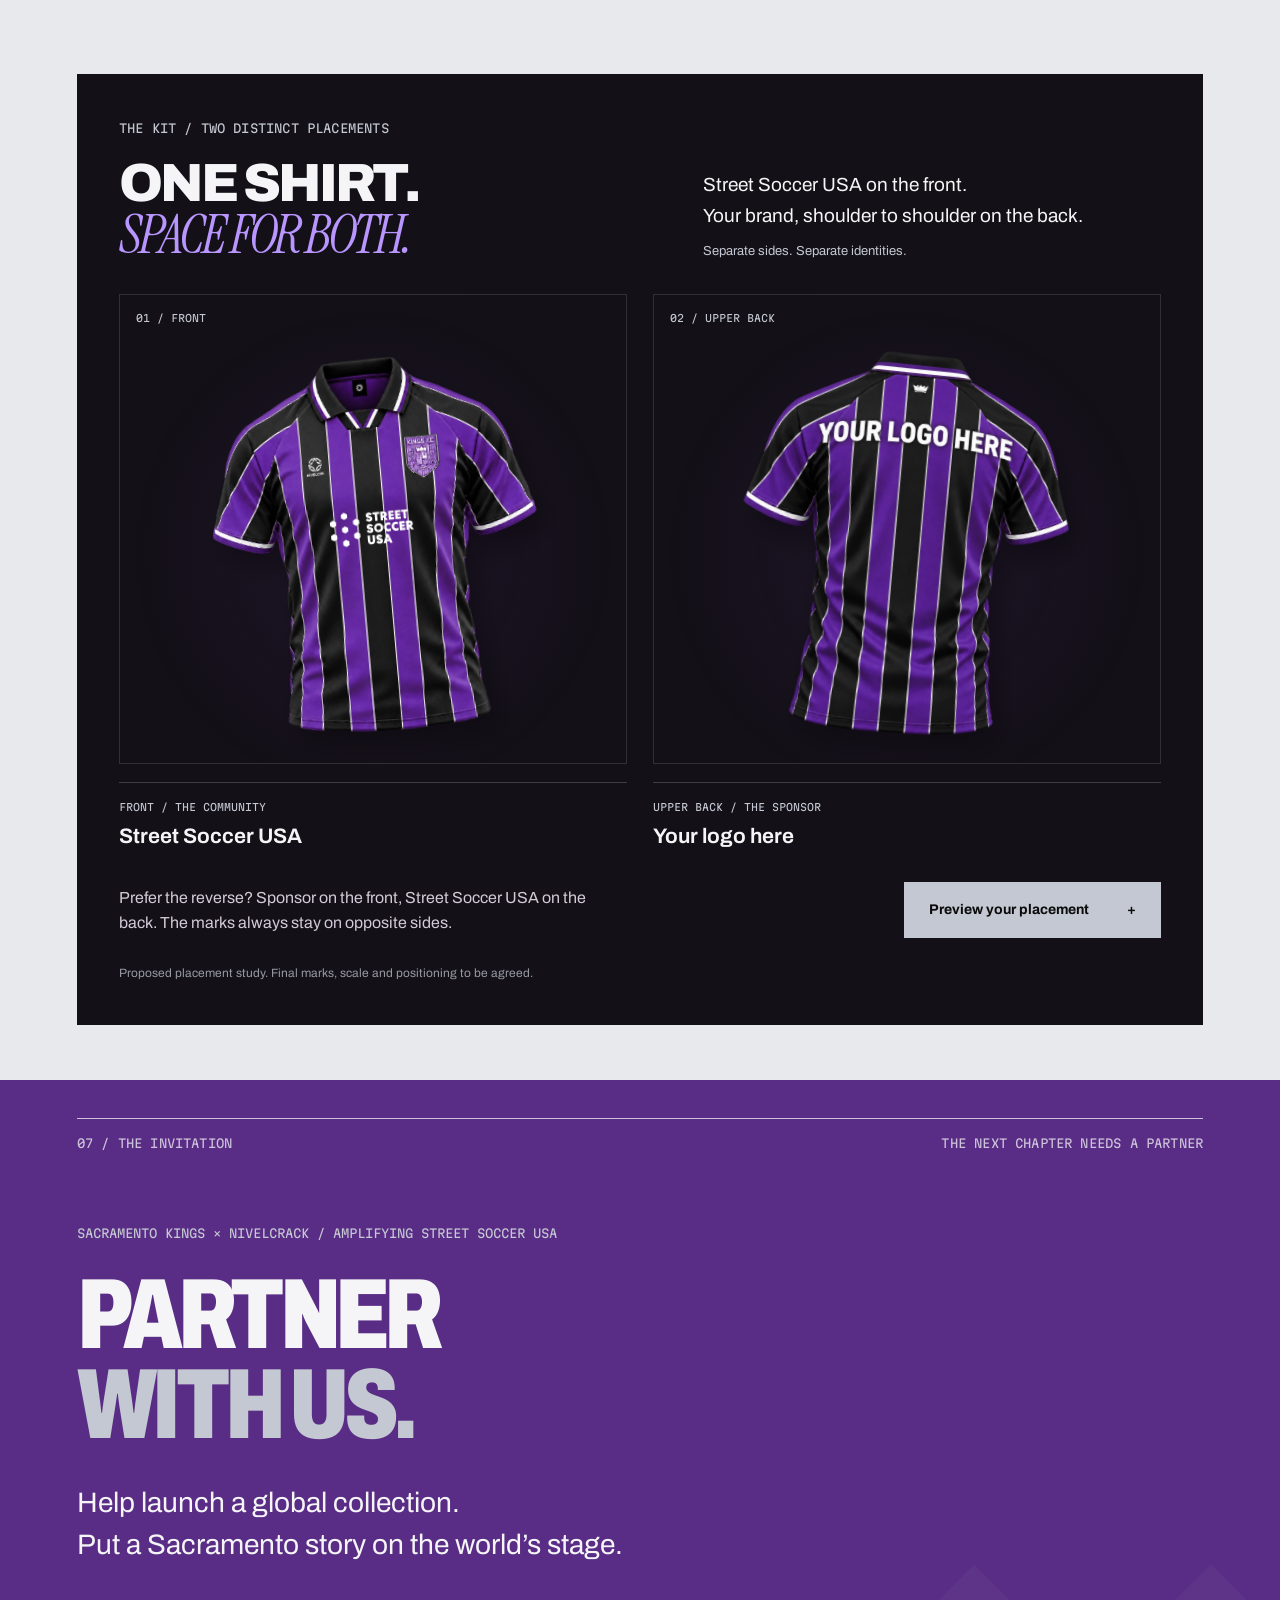
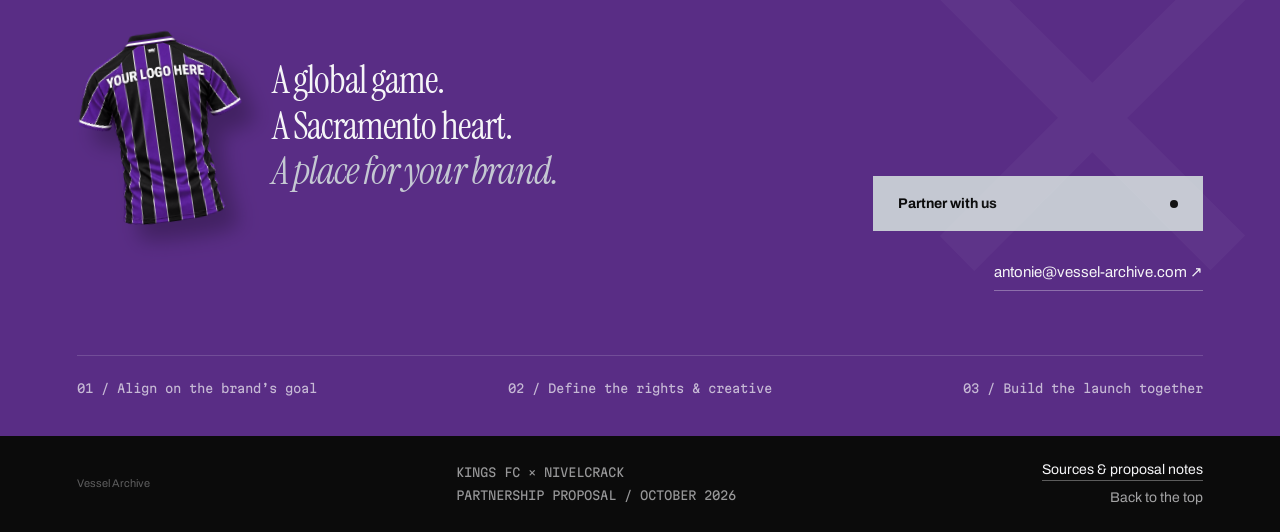
==== commit 8885788f: "Show global Nivelcrack projects, media audience and bolder sponsor placement" ====
--- a/index.html
+++ b/index.html
@@ -6,17 +6,17 @@
 <meta name="description" content="Sponsorship opportunity: a global clothing collaboration between the Sacramento Kings and Nivelcrack, with a campaign amplifying nonprofit Street Soccer USA’s work in Sacramento.">
 <meta property="og:title" content="Kings FC × Nivelcrack | A global game. A Sacramento heart."><meta property="og:description" content="A full apparel line. A Sacramento community campaign. Partner with us.">
 <link rel="icon" type="image/svg+xml" href="data:image/svg+xml,%3Csvg xmlns='http://www.w3.org/2000/svg' viewBox='0 0 64 64'%3E%3Crect width='64' height='64' fill='%23552d80'/%3E%3Cpath d='M14 18v28h8V34l12 12h12L31 31l14-13H33L22 29V18z' fill='%23f2eee5'/%3E%3C/svg%3E">
-<link rel="stylesheet" href="assets/fonts.css"><link rel="stylesheet" href="styles.css?v=20261014-3"><script src="app.js?v=20261014-3" defer></script>
+<link rel="stylesheet" href="assets/fonts.css"><link rel="stylesheet" href="styles.css?v=20261014-4"><script src="app.js?v=20261014-4" defer></script>
 </head>
 <body>
 <a class="skip-link" href="#story">Skip to the story</a>
-<header class="topbar"><a class="wordmark" href="#home" aria-label="Kings FC and Nivelcrack, home"><span>KINGS FC</span><b>×</b><span class="nivel-word">NIVELCRACK</span></a><div class="nav-meta">A GLOBAL GAME.<br>A SACRAMENTO HEART.</div><div class="header-actions"><button class="motion-toggle" type="button" aria-pressed="false" title="Pause decorative motion"><span class="motion-icon" aria-hidden="true">Ⅱ</span><span class="motion-label">Motion</span></button><a class="nav-cta" href="#partnership">Become a partner</a></div></header>
+<header class="topbar"><a class="wordmark" href="#home" aria-label="Sacramento Kings FC, home"><span>SACRAMENTO KINGS FC</span></a><div class="nav-meta">A GLOBAL GAME.<br>A SACRAMENTO HEART.</div><div class="header-actions"><button class="motion-toggle" type="button" aria-pressed="false" title="Pause decorative motion"><span class="motion-icon" aria-hidden="true">Ⅱ</span><span class="motion-label">Motion</span></button><a class="nav-cta" href="#partnership">Become a partner</a></div></header>
 <nav class="chapter-nav" aria-label="Proposal chapters"><a href="#home" class="active" aria-label="01 The opportunity" data-label="The opportunity">01</a><a href="#story" aria-label="02 The community" data-label="The community">02</a><a href="#culture" aria-label="03 Nivelcrack" data-label="Nivelcrack">03</a><a href="#world" aria-label="04 Global footprint" data-label="Global footprint">04</a><a href="#launch" aria-label="05 The campaign" data-label="The campaign">05</a><a href="#value" aria-label="06 The sponsor package" data-label="The sponsor package">06</a><a href="#partnership" aria-label="07 Partner with us" data-label="Partner with us">07</a></nav>
 <main>
 <section id="home" class="hero chapter" aria-labelledby="hero-title">
 <div class="hero-topline"><span class="eyebrow">SPONSORSHIP OPPORTUNITY / GLOBAL CLOTHING COLLABORATION</span><span class="eyebrow">SACRAMENTO · SEOUL · EVERYWHERE</span></div>
 <p class="collaboration-declaration"><strong>Sacramento Kings × Nivelcrack.</strong><span>A full apparel collaboration. A global campaign.</span></p>
-<div class="hero-composition"><h1 id="hero-title" class="hero-title"><span>A NEW KIND</span><span>OF GLOBAL</span><span><i>CROSSOVER.</i></span></h1><div class="hero-jersey-space" id="jersey-space"><div class="hero-orbit orbit-one" aria-hidden="true"></div><div class="hero-orbit orbit-two" aria-hidden="true"></div><div class="jersey-tilt"><img class="hero-jersey" src="assets/jersey-front-v3.webp" alt="Purple Kings FC × Nivelcrack jersey with Street Soccer USA on the front; sponsor placement is on the back" width="1122" height="1402" fetchpriority="high"></div><span class="garment-tag"><span class="tag-cross" aria-hidden="true">+</span> ONE COLLECTION.<br>A WORLD OF POSSIBILITY.</span><button class="jersey-trigger circle-button" type="button" aria-label="Explore the jersey and preview your brand">Explore<br>the kit <span aria-hidden="true">+</span></button></div><span class="hero-stamp" aria-hidden="true">SAC<br><span>✳</span><br>WORLD</span></div>
+<div class="hero-composition"><h1 id="hero-title" class="hero-title"><span>A NEW KIND</span><span>OF GLOBAL</span><span><i>CROSSOVER.</i></span></h1><div class="hero-jersey-space" id="jersey-space"><div class="hero-orbit orbit-one" aria-hidden="true"></div><div class="hero-orbit orbit-two" aria-hidden="true"></div><div class="jersey-tilt"><img class="hero-jersey" src="assets/jersey-front-v4.svg" alt="Purple Kings FC × Nivelcrack jersey with Street Soccer USA on the front; sponsor placement is on the back" width="1122" height="1402" fetchpriority="high"></div><span class="garment-tag"><span class="tag-cross" aria-hidden="true">+</span> ONE COLLECTION.<br>A WORLD OF POSSIBILITY.</span><button class="jersey-trigger circle-button" type="button" aria-label="Explore the jersey and preview your brand">Explore<br>the kit <span aria-hidden="true">+</span></button></div><span class="hero-stamp" aria-hidden="true">SAC<br><span>✳</span><br>WORLD</span></div>
 <div class="hero-bottom"><div class="hero-intro"><p>A full collection. A shared ambition.</p><p>Led by the purple Kings FC jersey. The ambition: a first-of-its-kind meeting of NBA identity, football culture and Sacramento community.</p></div><a class="button dark" href="#story">Discover the opportunity <span class="button-dot" aria-hidden="true"></span></a><div class="hero-footnote">FULL APPAREL COLLECTION<br>JERSEY SHOWN / CONCEPT VISUAL</div></div>
 <div class="opportunity-line"><span class="eyebrow">THE SPONSORSHIP OPPORTUNITY</span><p>Help bring the collection to the world through a campaign spotlighting Street Soccer USA’s work in Sacramento.</p><a class="text-link" href="#partnership">Partner with us <span aria-hidden="true">↗</span></a></div>
 <div class="collaboration-primer" id="collaboration-intro" aria-label="Meet the collaborators"><div><span class="eyebrow">THE NBA TEAM</span><h2>SACRAMENTO KINGS</h2><p>Sacramento’s NBA team. A basketball franchise bringing its identity and hometown pride into football culture.</p></div><span class="primer-cross" aria-hidden="true">×</span><div><span class="eyebrow">THE FOOTBALL CULTURE BRAND</span><h2>NIVELCRACK</h2><p>A Seoul-based football and streetwear brand with international collaborations, creative projects and a global cultural network.</p></div></div>
@@ -27,19 +27,24 @@
 <div class="story-grid"><div class="story-visual reveal"><figure class="main-photo"><img src="assets/community-team.webp" alt="Street Soccer Sacramento players and community leaders" loading="lazy"><figcaption>REAL PEOPLE. A SACRAMENTO STORY.</figcaption></figure><figure class="snapshot"><img src="assets/street-court.webp" alt="Community soccer at Street Soccer USA in Sacramento" loading="lazy"><figcaption>THE GAME, IN THE COMMUNITY.</figcaption></figure><span class="photo-tape" aria-hidden="true">Made of local stories.</span></div>
 <div class="story-copy reveal"><span class="story-nonprofit eyebrow">STREET SOCCER USA / NONPROFIT INITIATIVE</span><h2 id="story-title" class="display">LOCAL WORK.<br><em>GLOBAL<br>SPOTLIGHT.</em></h2><p class="lead">Street Soccer USA is a nonprofit making soccer a force for community in Sacramento.</p><p>Its local work includes free youth soccer and programs for people experiencing or transitioning out of homelessness.</p><p class="campaign-intent">Our campaign brings that work into focus. Local players, coaches and their stories, alongside a clothing collaboration built to travel.</p><a class="text-link" href="https://www.streetsoccerusa.org/cities/sacramento/" target="_blank" rel="noopener">Discover the Sacramento initiative</a></div></div>
 <div class="impact-line"><span class="tiny-label">WHAT THE CAMPAIGN AMPLIFIES</span><span>Local players.</span><span>Real work.</span><span>Shared pride.</span></div></section>
-<section id="culture" class="culture section chapter" aria-labelledby="culture-title"><div class="section-kicker"><span>03 / MEET NIVELCRACK</span><span>SEOUL ROOTS. GLOBAL FOOTBALL CULTURE.</span></div><div class="culture-heading reveal"><h2 id="culture-title" class="display">THIS IS<br><span class="serif-note">Nivelcrack.</span></h2><p>A football and streetwear brand from Seoul.<br>Connecting the game, fashion and creative culture<br>through collaborations that cross borders.</p></div><div class="nivel-signature"><span>FOOTBALL CULTURE</span><span aria-hidden="true">×</span><span>DESIGN</span><span aria-hidden="true">×</span><span>GLOBAL CONNECTIONS</span></div><div class="culture-gallery"><figure class="culture-photo culture-photo-main reveal"><img src="assets/nivel-3.webp" alt="Nivelcrack football-inspired fashion from the supplied brand portfolio" loading="lazy"><figcaption>FOOTBALL × FASHION / NIVELCRACK</figcaption></figure><figure class="culture-photo culture-photo-second reveal"><img src="assets/nivel-4.webp" alt="Nivelcrack creative retail activation from its brand portfolio" loading="lazy"><figcaption>ON THE PITCH. IN THE CULTURE.</figcaption></figure><div class="culture-proof"><span class="eyebrow">NIVELCRACK'S PORTFOLIO INCLUDES</span><div class="brand-list"><span>NIKE</span><span>EA SPORTS</span><span>VENEZIA FC</span><span>CLUB AMÉRICA</span></div><p class="small-note">Selected projects from the supplied brand deck. Prior collaborators, not sponsors of this campaign.</p></div></div></section>
-<section id="world" class="world section chapter" aria-labelledby="world-title"><div class="section-kicker"><span>04 / NIVELCRACK’S GLOBAL FOOTPRINT</span><span>A GLOBAL PLATFORM FOR A LOCAL STORY</span></div><div class="world-top"><div class="world-copy reveal"><h2 id="world-title" class="display">FROM SEOUL.<br>TO THE<br><em>WORLD.</em></h2><p class="lead">International projects. Community activations. Football and streetwear media. A cultural network ready for a Sacramento story.</p><div class="world-controls" role="group" aria-label="Explore campaign connections"><button type="button" class="active" data-globe="sacramento" aria-pressed="true">Sacramento</button><button type="button" data-globe="seoul" aria-pressed="false">Seoul</button><button type="button" data-globe="global" aria-pressed="false">The world</button></div><div class="globe-description" aria-live="polite"><span id="globe-place">38.5816° N / 121.4944° W</span><p id="globe-story">The Sacramento Kings, Street Soccer USA, and the community at the center of it all.</p></div></div><div class="globe-wrap"><canvas id="globe" aria-label="Interactive 3D globe showing Sacramento, Seoul and cities of Nivelcrack's past activations"></canvas><span class="globe-caption">NIVELCRACK'S PAST ACTIVATIONS<br>PARIS · TOKYO · BANGKOK · QINHUANGDAO</span><span class="globe-index" aria-hidden="true">GLOBAL<br>CONNECTION<br>001 / 006</span></div></div><div class="media-strip"><span class="tiny-label">NIVELCRACK'S<br>MEDIA CONNECTIONS</span><span>SOCCERBIBLE</span><span>COPA90</span><span>HYPEBEAST KR</span><span>MUNDIAL</span></div><p class="small-note media-note">Selected outlets from Nivelcrack’s supplied media roster. Editorial outreach is an opportunity; coverage is not booked.</p></section>
-<section id="launch" class="launch section chapter" aria-labelledby="launch-title"><div class="section-kicker"><span>05 / THE PROPOSED MARKETING CAMPAIGN</span><span>GLOBAL ICONS. LOCAL COMMUNITY.</span></div><div class="launch-head reveal"><h2 id="launch-title" class="display">GLOBAL NAMES.<br><em>LOCAL HEROES.</em></h2><p>Bring Djibril Cissé and Marco Borriello into the world of Street Soccer USA Sacramento. Reveal the collection through the people, places and energy of the city.</p></div><div class="campaign-talent"><div class="talent-heading"><div><span class="eyebrow">PROPOSED TALENT / PARTICIPATION PENDING</span><h3>Football names the world knows.</h3></div><div class="audience-total"><strong>3.76<span>M</span></strong><p>COMBINED INSTAGRAM<br>FOLLOWER SNAPSHOT*</p></div></div><div class="talent-grid"><article class="talent-card"><div class="profile-picture cisse"><img src="assets/cisse-profile.webp" alt="Djibril Cissé's profile photo from the supplied Instagram screenshot" loading="lazy"></div><div><span class="eyebrow">FRANCE / GLOBAL FOOTBALL CULTURE</span><h4>DJIBRIL<br>CISSÉ</h4><p class="talent-handle">@djibrilcisse1981</p></div><div class="talent-count">2.8M<span>FOLLOWERS*</span></div></article><article class="talent-card"><div class="profile-picture marco"><img src="assets/borriello-profile.webp" alt="Marco Borriello's profile photo from the supplied Instagram screenshot" loading="lazy"></div><div><span class="eyebrow">ITALY / FOOTBALL & LIFESTYLE</span><h4>MARCO<br>BORRIELLO</h4><p class="talent-handle">@marcoborriello</p></div><div class="talent-count">956K<span>FOLLOWERS*</span></div></article></div><p class="small-note">*Supplied Instagram screenshots, October 8, 2026. Combined count is approximate, overlaps audiences, and is not a reach forecast. Talent appearances and posts remain to be agreed.</p><div class="campaign-role"><span class="eyebrow">THE COMMUNITY IS PART OF THE CAST</span><p>Street Soccer USA players and coaches share the pitch and the story. The proposed icons draw attention; Sacramento gives the campaign its heart.</p></div></div><div class="launch-concept"><span class="eyebrow">THE PROPOSED LAUNCH</span><h3>A street soccer court.<br>Outside Golden 1 Center.</h3><p>A collection reveal at the home of the Sacramento Kings, bringing the game into the city.</p></div><figure class="launch-stage" id="launch-photo"><div class="launch-scene"><img src="assets/street-court.webp" alt="Street Soccer USA Sacramento community soccer, shown as an atmosphere reference for the proposed launch" loading="lazy"><div class="launch-overlay"></div><div class="launch-location"><span class="eyebrow">THE VISION / SACRAMENTO</span><h3>THE CITY<br>IS THE STAGE.</h3><span class="launch-pill">COLLECTION REVEAL × STREET SOCCER × CAMPAIGN FILM</span></div><div class="launch-cross" aria-hidden="true">+</div></div><figcaption class="launch-image-note"><span>STREET SOCCER USA · SACRAMENTO</span><span>Reference photo for the proposed launch</span></figcaption></figure><div class="launch-beats"><article><span>01 / BUILD ANTICIPATION</span><h4>The city gets the first touch.</h4><p>Collection details, Street Soccer USA voices, and a reveal worth waiting for.</p></article><article><span>02 / MAKE THE MOMENT</span><h4>Everyone shares the pitch.</h4><p>A reveal with Sacramento players, proposed global talent, and your brand in the story.</p></article><article><span>03 / TAKE IT GLOBAL</span><h4>The story keeps moving.</h4><p>Launch film, partner channels, talent content, press outreach, and paid creative.</p></article></div><p class="small-note">Arena location, permits, talent, partner posts, and event format are proposed and subject to approval. Launch date to be agreed.</p></section>
+<section id="culture" class="culture section chapter" aria-labelledby="culture-title"><div class="section-kicker"><span>03 / MEET NIVELCRACK</span><span>SEOUL ROOTS. GLOBAL FOOTBALL CULTURE.</span></div><div class="culture-heading reveal"><h2 id="culture-title" class="display"><span class="serif-note">Nivelcrack</span></h2><p>A football and streetwear brand from Seoul.<br>Connecting the game, fashion and creative culture<br>through collaborations that cross borders.</p></div><div class="nivel-signature"><span>FOOTBALL CULTURE</span><span aria-hidden="true">×</span><span>DESIGN</span><span aria-hidden="true">×</span><span>GLOBAL CONNECTIONS</span></div><div class="culture-gallery">
+<figure class="culture-photo culture-photo-main reveal"><a href="https://www.nivelcrack.com/blogPost/fifa23_captainkit" target="_blank" rel="noopener" aria-label="View Nivelcrack’s FIFA 23 Captain Korea kit project"><img src="assets/nivel-fifa23.webp" alt="Son Heung-min’s in-game character wearing Nivelcrack’s Captain Korea kit in EA SPORTS FIFA 23" width="1400" height="1400" loading="lazy"></a><figcaption><span>EA SPORTS / FIFA 23</span><strong>From Seoul to the virtual pitch.</strong><p>The Captain Korea kit, designed for a game played around the world.</p></figcaption></figure>
+<figure class="culture-photo culture-photo-second reveal"><a href="https://shop.whufc.com/new-in/new-in/new-in/15245_west-ham-x-nivelcrack-jacket.html" target="_blank" rel="noopener" aria-label="View the West Ham United and Nivelcrack collection"><img src="assets/nivel-westham.webp" alt="West Ham United × Nivelcrack collection jacket with the embroidered club and Nivelcrack collaboration mark" width="1400" height="1400" loading="lazy"></a><figcaption><span>WEST HAM UNITED / LONDON</span><strong>Club identity. A global language.</strong><p>A full collection connecting Premier League heritage with Seoul’s football culture.</p></figcaption></figure>
+<div class="culture-proof"><span class="eyebrow">SELECTED NIVELCRACK PROJECTS & COLLABORATIONS</span><div class="brand-list"><span>NIKE</span><span>EA SPORTS</span><span>VENEZIA FC</span><span>CLUB AMÉRICA</span><span>WEST HAM UNITED</span></div><p class="small-note">Prior collaborators, not sponsors of this campaign. Images: Nivelcrack / EA SPORTS and West Ham United.</p></div></div></section>
+<section id="world" class="world section chapter" aria-labelledby="world-title"><div class="section-kicker"><span>04 / NIVELCRACK’S GLOBAL FOOTPRINT</span><span>A GLOBAL PLATFORM FOR A LOCAL STORY</span></div><div class="world-top"><div class="world-copy reveal"><h2 id="world-title" class="display">FROM SEOUL.<br>TO THE<br><em>WORLD.</em></h2><p class="lead">International projects. Community activations. Football and streetwear media. A cultural network ready for a Sacramento story.</p><div class="world-controls" role="group" aria-label="Explore campaign connections"><button type="button" class="active" data-globe="sacramento" aria-pressed="true">Sacramento</button><button type="button" data-globe="seoul" aria-pressed="false">Seoul</button><button type="button" data-globe="global" aria-pressed="false">The world</button></div><div class="globe-description" aria-live="polite"><span id="globe-place">38.5816° N / 121.4944° W</span><p id="globe-story">The Sacramento Kings, Street Soccer USA, and the community at the center of it all.</p></div></div><div class="globe-wrap"><canvas id="globe" aria-label="Interactive 3D globe showing Sacramento, Seoul and cities of Nivelcrack's past activations"></canvas><span class="globe-caption">NIVELCRACK'S PAST ACTIVATIONS<br>PARIS · TOKYO · BANGKOK · QINHUANGDAO</span><span class="globe-index" aria-hidden="true">GLOBAL<br>CONNECTION<br>001 / 006</span></div></div><div class="media-audience" id="media-audience" aria-labelledby="media-title"><div class="media-audience-heading"><div><span class="eyebrow">NIVELCRACK’S MEDIA CONNECTIONS</span><h3 id="media-title">THE NETWORK.<br>THE OPPORTUNITY.</h3></div><div class="media-total"><strong><span class="approx">≈</span>18<span>M</span></strong><p>COMBINED INSTAGRAM FOLLOWERS*</p></div></div>
+<div class="media-cards"><a href="https://www.instagram.com/hypebeast/" target="_blank" rel="noopener"><span class="media-name">HYPEBEAST</span><strong>10.24M</strong><span class="media-handle">@hypebeast</span></a><a href="https://www.instagram.com/soccerbible/" target="_blank" rel="noopener"><span class="media-name">SOCCERBIBLE</span><strong>5.55M</strong><span class="media-handle">@soccerbible</span></a><a href="https://www.instagram.com/copa90/" target="_blank" rel="noopener"><span class="media-name">COPA90</span><strong>1.35M</strong><span class="media-handle">@copa90</span></a><a href="https://www.instagram.com/versus/" target="_blank" rel="noopener"><span class="media-name">VERSUS</span><strong>681K</strong><span class="media-handle">@versus</span></a><a href="https://www.instagram.com/mundialmag/" target="_blank" rel="noopener"><span class="media-name">MUNDIAL</span><strong>185K</strong><span class="media-handle">@mundialmag</span></a></div>
+<p class="media-ambition">The ambition: millions of global digital impressions.</p><p class="small-note media-note">*Approximate public Instagram counts researched October 14, 2026. Audiences overlap. Followers are not projected impressions; delivery depends on secured coverage and distribution. Sources in proposal notes.</p></div></section>
+<section id="launch" class="launch section chapter" aria-labelledby="launch-title"><div class="section-kicker"><span>05 / THE PROPOSED MARKETING CAMPAIGN</span><span>GLOBAL ICONS. LOCAL COMMUNITY.</span></div><div class="launch-head reveal"><h2 id="launch-title" class="display">GRASSROOTS IMPACT.<br><em>GLOBAL RECOGNITION.</em></h2><p>Bring Djibril Cissé and Marco Borriello into the world of Street Soccer USA Sacramento. Reveal the collection through the people, places and energy of the city.</p></div><div class="campaign-talent"><div class="talent-heading"><div><span class="eyebrow">PROPOSED TALENT / PARTICIPATION PENDING</span><h3>Football names the world knows.</h3></div><div class="audience-total"><strong>3.76<span>M</span></strong><p>COMBINED INSTAGRAM<br>FOLLOWER SNAPSHOT*</p></div></div><div class="talent-grid"><article class="talent-card"><div class="profile-picture cisse"><img src="assets/cisse-profile.webp" alt="Djibril Cissé's profile photo from the supplied Instagram screenshot" loading="lazy"></div><div><span class="eyebrow">FRANCE / GLOBAL FOOTBALL CULTURE</span><h4>DJIBRIL<br>CISSÉ</h4><p class="talent-handle">@djibrilcisse1981</p></div><div class="talent-count">2.8M<span>FOLLOWERS*</span></div></article><article class="talent-card"><div class="profile-picture marco"><img src="assets/borriello-profile.webp" alt="Marco Borriello's profile photo from the supplied Instagram screenshot" loading="lazy"></div><div><span class="eyebrow">ITALY / FOOTBALL & LIFESTYLE</span><h4>MARCO<br>BORRIELLO</h4><p class="talent-handle">@marcoborriello</p></div><div class="talent-count">956K<span>FOLLOWERS*</span></div></article></div><p class="small-note">*Supplied Instagram screenshots, October 8, 2026. Combined count is approximate, overlaps audiences, and is not a reach forecast. Talent appearances and posts remain to be agreed.</p><div class="campaign-role"><span class="eyebrow">THE COMMUNITY IS PART OF THE CAST</span><p>Street Soccer USA players and coaches share the pitch with global legends to show the world their work.</p></div></div><div class="launch-concept"><span class="eyebrow">THE PROPOSED LAUNCH</span><h3>A street soccer court.<br>Outside Golden 1 Center.</h3><p>A collection reveal at the home of the Sacramento Kings, bringing the game into the city.</p></div><figure class="launch-stage" id="launch-photo"><div class="launch-scene"><img src="assets/street-court.webp" alt="Street Soccer USA Sacramento community soccer, shown as an atmosphere reference for the proposed launch" loading="lazy"><div class="launch-overlay"></div><div class="launch-location"><span class="eyebrow">THE VISION / SACRAMENTO</span><h3>THE CITY<br>IS THE STAGE.</h3><span class="launch-pill">COLLECTION REVEAL × STREET SOCCER × CAMPAIGN FILM</span></div><div class="launch-cross" aria-hidden="true">+</div></div><figcaption class="launch-image-note"><span>STREET SOCCER USA · SACRAMENTO</span><span>Reference photo for the proposed launch</span></figcaption></figure><div class="launch-beats"><article><span>01 / BUILD ANTICIPATION</span><h4>The city gets the first touch.</h4><p>Collection details, Street Soccer USA voices, and a reveal worth waiting for.</p></article><article><span>02 / MAKE THE MOMENT</span><h4>Everyone shares the pitch.</h4><p>A reveal with Sacramento players, proposed global talent, and your brand in the story.</p></article><article><span>03 / TAKE IT GLOBAL</span><h4>The story keeps moving.</h4><p>Launch film, partner channels, talent content, press outreach, and paid creative.</p></article></div><p class="small-note">Arena location, permits, talent, partner posts, and event format are proposed and subject to approval. Launch date to be agreed.</p></section>
 <section id="value" class="value section chapter" aria-labelledby="value-title"><div class="section-kicker"><span>06 / THE SPONSOR PACKAGE</span><span>BUILT TO LIVE BEYOND LAUNCH DAY</span></div><div class="value-heading reveal"><h2 id="value-title" class="display">A MOMENT THEY FEEL.<br><em>CONTENT YOU CAN USE.</em></h2><p>Your sponsorship helps fund the campaign.<br>Your brand receives a defined creative package.</p></div><div class="value-tabs" role="tablist" aria-label="Sponsor value"><button id="tab-content" role="tab" aria-selected="true" aria-controls="panel-content" data-panel="content">01 / The content</button><button id="tab-presence" role="tab" aria-selected="false" aria-controls="panel-presence" tabindex="-1" data-panel="presence">02 / Your presence</button><button id="tab-measure" role="tab" aria-selected="false" aria-controls="panel-measure" tabindex="-1" data-panel="measure">03 / The return</button></div>
 <div class="value-panel" role="tabpanel" id="panel-content" aria-labelledby="tab-content"><div class="deliverable-grid"><article class="deliverable"><span class="deliverable-no">01</span><span class="format-label">60–90 SEC / HERO FILM</span><h3>The story<br>at full scale.</h3><p>One cinematic launch film connecting the jersey, the people, and your brand.</p><div class="format-frame format-wide"><span>16:9</span><span aria-hidden="true">✳</span></div></article><article class="deliverable"><span class="deliverable-no">01</span><span class="format-label">30 SEC / CAMPAIGN AD</span><h3>Your message.<br>Made to move.</h3><p>A dedicated brand edit built for your campaign, with a clear closing message.</p><div class="format-frame format-square"><span>4:5</span><span aria-hidden="true">✳</span></div></article><article class="deliverable"><span class="deliverable-no">06</span><span class="format-label">6–15 SEC / SOCIAL CUTDOWNS</span><h3>More ways<br>into the story.</h3><p>Short-form edits for paid and organic use across agreed channels and formats.</p><div class="format-frame format-tall"><span>9:16</span><span aria-hidden="true">✳</span></div></article><article class="deliverable"><span class="deliverable-no">12</span><span class="format-label">SELECTS / CAMPAIGN PHOTOGRAPHY</span><h3>A library<br>with a pulse.</h3><p>Edited photographs of the product, the community, and the launch atmosphere.</p><div class="format-frame format-photo"><span>STILLS</span><span aria-hidden="true">✳</span></div></article></div><p class="small-note">Proposed starting scope. Final quantities, formats, production plan, and usage terms will be agreed with the partner.</p></div>
-<div class="value-panel" role="tabpanel" id="panel-presence" aria-labelledby="tab-presence" hidden><div class="presence-grid"><div><span class="big-x" aria-hidden="true">×</span><h3>A brand people<br>see <em>in the story.</em></h3><p>A distinct jersey placement, campaign presentation, launch integration, and brand-specific edits.</p><button class="button dark jersey-trigger" type="button">Preview your brand <span aria-hidden="true">+</span></button></div><ul class="presence-list"><li><span>01</span><div><h4>On the jersey</h4><p>A compact upper-back sponsor mark. Street Soccer USA on the front. The arrangement can be reversed; the logos stay on separate sides.</p></div></li><li><span>02</span><div><h4>Inside the campaign</h4><p>Brand treatment woven into the film, edits, and launch experience.</p></div></li><li><span>03</span><div><h4>Across your channels</h4><p>A planned asset handoff for agreed organic and paid use.</p></div></li></ul></div><p class="small-note">All logo placements and commercial rights are proposed. Talent, music, term, territory, exclusivity, and paid usage require agreement.</p></div>
+<div class="value-panel" role="tabpanel" id="panel-presence" aria-labelledby="tab-presence" hidden><div class="presence-grid"><div><span class="big-x" aria-hidden="true">×</span><h3>A brand people<br>see <em>in the story.</em></h3><p>A distinct jersey placement, campaign presentation, launch integration, and brand-specific edits.</p><button class="button dark jersey-trigger" type="button">Preview your brand <span aria-hidden="true">+</span></button></div><ul class="presence-list"><li><span>01</span><div><h4>On the jersey</h4><p>A bold, shoulder-to-shoulder upper-back sponsor mark. Street Soccer USA on the front. The arrangement can be reversed; the logos stay on separate sides.</p></div></li><li><span>02</span><div><h4>Inside the campaign</h4><p>Brand treatment woven into the film, edits, and launch experience.</p></div></li><li><span>03</span><div><h4>Across your channels</h4><p>A planned asset handoff for agreed organic and paid use.</p></div></li></ul></div><p class="small-note">All logo placements and commercial rights are proposed. Talent, music, term, territory, exclusivity, and paid usage require agreement.</p></div>
 <div class="value-panel" role="tabpanel" id="panel-measure" aria-labelledby="tab-measure" hidden><div class="measurement-grid"><article><span>01 / ATTENTION</span><h3>Did the story<br>get seen?</h3><p>Delivered views, video completion, and reach where channel reporting is available.</p></article><article><span>02 / CONNECTION</span><h3>Did people<br>care?</h3><p>Shares, saves, engagement, and real responses to the community story.</p></article><article><span>03 / ACTION</span><h3>What happened<br>next?</h3><p>Trackable visits and agreed sponsor actions, with paid results reported separately.</p></article></div><div class="measurement-note"><strong>Agree the goal. Capture the baseline. Report what happened.</strong><p>Success measures are set with the sponsor before launch. Reporting built around the agreed campaign objectives.</p></div></div>
-<div class="placement-study" id="kit-showcase" aria-labelledby="kit-showcase-title"><div class="placement-heading"><div><span class="eyebrow">THE KIT / TWO DISTINCT PLACEMENTS</span><h3 id="kit-showcase-title">ONE SHIRT.<br><em>SPACE FOR BOTH.</em></h3></div><div><p>Street Soccer USA on the front.<br>Your brand high on the back.</p><p class="placement-separation">Separate sides. Separate identities.</p></div></div>
-<div class="placement-pair"><figure><div class="placement-product"><span class="placement-index" aria-hidden="true">01 / FRONT</span><img src="assets/jersey-front-v3.webp" alt="Front of the purple Kings FC jersey showing Street Soccer USA only, with no sponsor logo" width="1122" height="1402" loading="lazy"></div><figcaption><span>FRONT / THE COMMUNITY</span><strong>Street Soccer USA</strong></figcaption></figure><figure><div class="placement-product"><span class="placement-index" aria-hidden="true">02 / UPPER BACK</span><img src="assets/jersey-back-v3.webp" alt="Back of the purple Kings FC jersey with a small Your Logo Here sponsor wordmark below the collar" width="1122" height="1402" loading="lazy"></div><figcaption><span>UPPER BACK / THE SPONSOR</span><strong>Your logo here</strong></figcaption></figure></div>
+<div class="placement-study" id="kit-showcase" aria-labelledby="kit-showcase-title"><div class="placement-heading"><div><span class="eyebrow">THE KIT / TWO DISTINCT PLACEMENTS</span><h3 id="kit-showcase-title">ONE SHIRT.<br><em>SPACE FOR BOTH.</em></h3></div><div><p>Street Soccer USA on the front.<br>Your brand, shoulder to shoulder on the back.</p><p class="placement-separation">Separate sides. Separate identities.</p></div></div>
+<div class="placement-pair"><figure><div class="placement-product"><span class="placement-index" aria-hidden="true">01 / FRONT</span><img src="assets/jersey-front-v4.svg" alt="Front of the purple Kings FC jersey showing Street Soccer USA only, with no sponsor logo" width="1122" height="1402" loading="lazy"></div><figcaption><span>FRONT / THE COMMUNITY</span><strong>Street Soccer USA</strong></figcaption></figure><figure><div class="placement-product"><span class="placement-index" aria-hidden="true">02 / UPPER BACK</span><img src="assets/jersey-back-v4.webp" alt="Back of the purple Kings FC jersey with a bold shoulder-to-shoulder Your Logo Here sponsor wordmark below the crown" width="1122" height="1402" loading="lazy"></div><figcaption><span>UPPER BACK / THE SPONSOR</span><strong>Your logo here</strong></figcaption></figure></div>
 <div class="placement-bottom"><p>Prefer the reverse? Sponsor on the front, Street Soccer USA on the back. The marks always stay on opposite sides.</p><button class="button silver jersey-trigger" type="button">Preview your placement <span aria-hidden="true">+</span></button></div><p class="small-note">Proposed placement study. Final marks, scale and positioning to be agreed.</p></div></section>
-<section id="partnership" class="partnership section chapter" aria-labelledby="partnership-title"><div class="section-kicker"><span>07 / THE INVITATION</span><span>THE NEXT CHAPTER NEEDS A PARTNER</span></div><span class="closing-kicker">SACRAMENTO KINGS × NIVELCRACK / AMPLIFYING STREET SOCCER USA</span><h2 id="partnership-title" class="display reveal">PARTNER<br><em>WITH US.</em></h2><p class="closing-invitation">Help launch a global collection.<br>Put a Sacramento story on the world’s stage.</p><div class="closing-bottom"><div class="closing-kit"><img src="assets/jersey-back-v3.webp" alt="Upper-back sponsor placement on the purple Kings FC jersey" width="1122" height="1402" loading="lazy"><p>A global game.<br>A Sacramento heart.<br><span>A place for your brand.</span></p></div><a class="button silver" href="mailto:antonie@vessel-archive.com?subject=Kings%20FC%20x%20Nivelcrack%20Partnership&body=I%27d%20like%20to%20discuss%20the%20Kings%20FC%20x%20Nivelcrack%20campaign.%0A%0ABrand%3A%0APrimary%20campaign%20goal%3A%0ABest%20time%20to%20connect%3A">Partner with us <span class="button-dot" aria-hidden="true"></span></a></div><a class="closing-contact" href="mailto:antonie@vessel-archive.com">antonie@vessel-archive.com <span aria-hidden="true">↗</span></a><div class="closing-steps"><span>01 / Align on the brand’s goal</span><span>02 / Define the rights & creative</span><span>03 / Build the launch together</span></div></section>
+<section id="partnership" class="partnership section chapter" aria-labelledby="partnership-title"><div class="section-kicker"><span>07 / THE INVITATION</span><span>THE NEXT CHAPTER NEEDS A PARTNER</span></div><span class="closing-kicker">SACRAMENTO KINGS × NIVELCRACK / AMPLIFYING STREET SOCCER USA</span><h2 id="partnership-title" class="display reveal">PARTNER<br><em>WITH US.</em></h2><p class="closing-invitation">Help launch a global collection.<br>Put a Sacramento story on the world’s stage.</p><div class="closing-bottom"><div class="closing-kit"><img src="assets/jersey-back-v4.webp" alt="Upper-back sponsor placement on the purple Kings FC jersey" width="1122" height="1402" loading="lazy"><p>A global game.<br>A Sacramento heart.<br><span>A place for your brand.</span></p></div><a class="button silver" href="mailto:antonie@vessel-archive.com?subject=Kings%20FC%20x%20Nivelcrack%20Partnership&body=I%27d%20like%20to%20discuss%20the%20Kings%20FC%20x%20Nivelcrack%20campaign.%0A%0ABrand%3A%0APrimary%20campaign%20goal%3A%0ABest%20time%20to%20connect%3A">Partner with us <span class="button-dot" aria-hidden="true"></span></a></div><a class="closing-contact" href="mailto:antonie@vessel-archive.com">antonie@vessel-archive.com <span aria-hidden="true">↗</span></a><div class="closing-steps"><span>01 / Align on the brand’s goal</span><span>02 / Define the rights & creative</span><span>03 / Build the launch together</span></div></section>
 </main>
 <footer class="footer"><a class="vessel-mark" href="https://vessel-archive.com" target="_blank" rel="noopener">Vessel Archive</a><div>KINGS FC × NIVELCRACK<br>PARTNERSHIP PROPOSAL / OCTOBER 2026</div><div class="footer-actions"><button type="button" id="sources-trigger">Sources & proposal notes</button><a href="#home">Back to the top</a></div></footer><div class="reading-progress" aria-hidden="true"><span></span></div>
-<dialog id="jersey-dialog" class="jersey-dialog" aria-labelledby="jersey-dialog-title"><div class="dialog-top"><span class="eyebrow">PURPLE HOME KIT / PLACEMENT STUDY</span><button class="dialog-close" type="button" aria-label="Close jersey preview">×</button></div><div class="jersey-dialog-grid"><div class="kit-preview"><div class="kit-flat" id="kit-flat" data-side="front"><img id="kit-artwork" src="assets/kit-original-front.png" alt="Original purple Kings FC home jersey front from the supplied range plan"><div class="sponsor-placement" id="sponsor-placement" hidden><span id="sponsor-name">YOUR LOGO HERE</span></div><div class="community-placement" id="community-placement"><span>STREET SOCCER USA</span><small>SACRAMENTO</small></div></div><div class="kit-view-buttons" role="group" aria-label="Jersey view"><button type="button" data-kit="front" aria-pressed="true" class="active">Front</button><button type="button" data-kit="back" aria-pressed="false">Back</button></div><p id="kit-side-caption" class="kit-side-caption" aria-live="polite">FRONT / STREET SOCCER USA</p></div><div class="kit-details"><span class="eyebrow">ONE KIT. TWO DISTINCT IDENTITIES.</span><h2 id="jersey-dialog-title">Your brand.<br><em>Its own space.</em></h2><label for="brand-input">Preview a sponsor name</label><input id="brand-input" maxlength="26" placeholder="YOUR LOGO HERE" autocomplete="organization"><label for="placement-arrangement">Choose the arrangement</label><select id="placement-arrangement"><option value="sponsor-back">Street Soccer USA front / sponsor back</option><option value="sponsor-front">Sponsor front / Street Soccer USA back</option></select><p id="placement-explanation">Street Soccer USA on the front. Your sponsor mark high on the back. The logos are never grouped together.</p><p class="small-note">Concept placements on the original supplied artwork. Final marks, scale, positioning, and rights subject to partner approval.</p></div></div></dialog>
-<dialog id="sources-dialog" class="sources-dialog" aria-labelledby="sources-title"><div class="dialog-top"><h2 id="sources-title">Sources & proposal notes</h2><button class="dialog-close" type="button" aria-label="Close sources">×</button></div><div class="sources-content"><h3>Campaign status</h3><p>Sacramento Kings, Nivelcrack, and Street Soccer USA partnerships are agreed, per the project brief. Talent participation, commercial placements, campaign deliverables, usage rights, distribution commitments, venue, and launch date remain to be finalized.</p><h3>Supplied materials</h3><ul><li>SKFC25_RangePlan_Final_260210.pdf, page 2: purple HOME jersey. The reference collection is labelled 2025; this proposal makes no launch-date claim.</li><li>About NivelCrack.pdf, pages 2–11: brand positioning, projects, clients, community activations, and media connections.</li><li>Instagram screenshots supplied October 8, 2026: Djibril Cissé 2.8M and Marco Borriello 956K followers. The approximate 3.76M sum is neither unique audience nor projected reach.</li></ul><h3>The Kings collaboration</h3><p>The Sacramento Kings are Sacramento’s NBA team, playing at Golden 1 Center. The collaboration is confirmed in the project brief. “First-of-its-kind” describes the campaign ambition, not a verified historical first across sport.</p><h3>The community story</h3><ul><li><a href="https://www.streetsoccerusa.org/2023/06/09/homeless-world-cup-and-street-soccer-usa-reveal-the-logo-for-its-2023-tournament/" target="_blank" rel="noopener">Street Soccer USA: nonprofit mission</a>. A national 501(c)(3) nonprofit using soccer for community development.</li><li><a href="https://www.csus.edu/news/made/stories/2021/10/street-soccer-sacramento.html" target="_blank" rel="noopener">Sacramento State: Lisa Wrightsman and Tiffany Fraser’s story</a>, October 29, 2021. Photographs by Hrach Avetisyan / Sacramento State.</li><li><a href="https://www.streetsoccerusa.org/cities/sacramento/" target="_blank" rel="noopener">Street Soccer USA: Sacramento programs</a>. Launch-section image is a Sacramento program reference, not a photo of the proposed arena event.</li></ul><h3>Creative and commercial scope</h3><p>The hero jersey is an AI-assisted dimensional interpretation of the supplied design; the interactive jersey study uses the original artwork. The front shows Street Soccer USA alone; the upper back shows the sponsor alone. The arrangement may be reversed, always on separate sides. All placements are concepts. The proposed package funds campaign production and content; no donation amount, direct program funding, charitable outcome, endorsement, or guaranteed editorial coverage is promised.</p><p>References to prior Nivelcrack collaborators describe its portfolio only. Talent-related filming, appearances, posts, likeness use, and paid amplification require separate confirmation. Final campaign rights and quantities will be documented in the partnership agreement.</p><p class="small-note">Proposal updated October 14, 2026. Research and art-direction references are included in the project documentation.</p></div></dialog>
+<dialog id="jersey-dialog" class="jersey-dialog" aria-labelledby="jersey-dialog-title"><div class="dialog-top"><span class="eyebrow">PURPLE HOME KIT / PLACEMENT STUDY</span><button class="dialog-close" type="button" aria-label="Close jersey preview">×</button></div><div class="jersey-dialog-grid"><div class="kit-preview"><div class="kit-flat" id="kit-flat" data-side="front"><img id="kit-artwork" src="assets/kit-original-front.png" alt="Original purple Kings FC home jersey front from the supplied range plan"><div class="sponsor-placement" id="sponsor-placement" hidden><span id="sponsor-name">YOUR LOGO HERE</span></div><div class="community-placement" id="community-placement"><img src="assets/street-soccer-usa-logo.svg" alt="Street Soccer USA official logo" width="244" height="100"></div></div><div class="kit-view-buttons" role="group" aria-label="Jersey view"><button type="button" data-kit="front" aria-pressed="true" class="active">Front</button><button type="button" data-kit="back" aria-pressed="false">Back</button></div><p id="kit-side-caption" class="kit-side-caption" aria-live="polite">FRONT / STREET SOCCER USA</p></div><div class="kit-details"><span class="eyebrow">ONE KIT. TWO DISTINCT IDENTITIES.</span><h2 id="jersey-dialog-title">Your brand.<br><em>Its own space.</em></h2><label for="brand-input">Preview a sponsor name</label><input id="brand-input" maxlength="26" placeholder="YOUR LOGO HERE" autocomplete="organization"><label for="placement-arrangement">Choose the arrangement</label><select id="placement-arrangement"><option value="sponsor-back">Street Soccer USA front / sponsor back</option><option value="sponsor-front">Sponsor front / Street Soccer USA back</option></select><p id="placement-explanation">Street Soccer USA on the front. Your sponsor mark bold across the upper back. The logos are never grouped together.</p><p class="small-note">Concept placements on the original supplied artwork. Final marks, scale, positioning, and rights subject to partner approval.</p></div></div></dialog>
+<dialog id="sources-dialog" class="sources-dialog" aria-labelledby="sources-title"><div class="dialog-top"><h2 id="sources-title">Sources & proposal notes</h2><button class="dialog-close" type="button" aria-label="Close sources">×</button></div><div class="sources-content"><h3>Campaign status</h3><p>Sacramento Kings, Nivelcrack, and Street Soccer USA partnerships are agreed, per the project brief. Talent participation, commercial placements, campaign deliverables, usage rights, distribution commitments, venue, and launch date remain to be finalized.</p><h3>Supplied materials</h3><ul><li>SKFC25_RangePlan_Final_260210.pdf, page 2: purple HOME jersey. The reference collection is labelled 2025; this proposal makes no launch-date claim.</li><li>About NivelCrack.pdf, pages 2–11: brand positioning, projects, clients, community activations, and media connections.</li><li>Instagram screenshots supplied October 8, 2026: Djibril Cissé 2.8M and Marco Borriello 956K followers. The approximate 3.76M sum is neither unique audience nor projected reach.</li></ul><h3>The Kings collaboration</h3><p>The Sacramento Kings are Sacramento’s NBA team, playing at Golden 1 Center. The collaboration is confirmed in the project brief. “First-of-its-kind” describes the campaign ambition, not a verified historical first across sport.</p><h3>The community story</h3><ul><li><a href="https://www.streetsoccerusa.org/2023/06/09/homeless-world-cup-and-street-soccer-usa-reveal-the-logo-for-its-2023-tournament/" target="_blank" rel="noopener">Street Soccer USA: nonprofit mission</a>. A national 501(c)(3) nonprofit using soccer for community development.</li><li><a href="https://www.csus.edu/news/made/stories/2021/10/street-soccer-sacramento.html" target="_blank" rel="noopener">Sacramento State: Lisa Wrightsman and Tiffany Fraser’s story</a>, October 29, 2021. Photographs by Hrach Avetisyan / Sacramento State.</li><li><a href="https://www.streetsoccerusa.org/cities/sacramento/" target="_blank" rel="noopener">Street Soccer USA: Sacramento programs</a>. Launch-section image is a Sacramento program reference, not a photo of the proposed arena event.</li></ul><h3>Nivelcrack portfolio imagery</h3><ul><li><a href="https://www.nivelcrack.com/blogPost/fifa23_captainkit" target="_blank" rel="noopener">Nivelcrack: FIFA 23 Captain Korea kit</a>, February 28, 2023. In-game image from Nivelcrack’s official project page.</li><li><a href="https://shop.whufc.com/new-in/new-in/new-in/15245_west-ham-x-nivelcrack-jacket.html" target="_blank" rel="noopener">West Ham United × Nivelcrack collection</a>. Collection photography from the club’s official shop.</li><li><a href="https://www.streetsoccerusa.org/" target="_blank" rel="noopener">Street Soccer USA</a>: official white vector logo from its website, reproduced without redrawing.</li></ul><h3>Media audience snapshot</h3><p>The media connection roster reflects the supplied Nivelcrack deck and the project owner’s updates. It does not imply booked coverage or a distribution commitment. Approximate public Instagram follower counts researched October 14, 2026:</p><ul><li>HYPEBEAST (@hypebeast): 10.24M. <a href="https://hypeauditor.com/instagram/hypebeast/" target="_blank" rel="noopener">HypeAuditor</a>.</li><li>SoccerBible (@soccerbible): 5.55M. <a href="https://hypeauditor.com/instagram/soccerbible/" target="_blank" rel="noopener">HypeAuditor</a>.</li><li>COPA90 (@copa90): 1.35M. <a href="https://hypeauditor.com/instagram/copa90/" target="_blank" rel="noopener">HypeAuditor</a>.</li><li>VERSUS (@versus): 681K. <a href="https://jolygram.com/en/profile/versus/4681307563" target="_blank" rel="noopener">Jolygram</a>.</li><li>MUNDIAL (@mundialmag): 185K. <a href="https://pictame.com/en/instagram/mundialmag/1248721511/analytics" target="_blank" rel="noopener">Pictame</a>.</li></ul><p>The approximate 18M sum is a gross follower total across five accounts, with overlapping audiences. It is not unique reach, committed inventory or a campaign impression forecast. Millions of global digital impressions is the campaign ambition; delivery depends on agreed distribution and secured coverage.</p><h3>Creative and commercial scope</h3><p>The hero jersey is an AI-assisted dimensional interpretation of the supplied design; the interactive jersey study uses the original artwork. The front shows Street Soccer USA alone; the upper back shows the sponsor alone. The arrangement may be reversed, always on separate sides. All placements are concepts. The proposed package funds campaign production and content; no donation amount, direct program funding, charitable outcome, endorsement, or guaranteed editorial coverage is promised.</p><p>References to prior Nivelcrack collaborators describe its portfolio only. Talent-related filming, appearances, posts, likeness use, and paid amplification require separate confirmation. Final campaign rights and quantities will be documented in the partnership agreement.</p><p class="small-note">Proposal updated October 14, 2026. Research and art-direction references are included in the project documentation.</p></div></dialog>
 </body></html>
--- a/styles.css
+++ b/styles.css
@@ -196,3 +196,94 @@
   .campaign-talent .talent-handle{overflow-wrap:anywhere}
 }
 @media(max-width:380px){.campaign-talent .talent-card h4{font-size:20px;letter-spacing:-.05em}}
+
+/* October 14: official portfolio, media audience and distinct kit identities. */
+.wordmark{white-space:nowrap}
+.culture-heading .serif-note{font-size:1.22em;line-height:.9}
+.culture-gallery{grid-template-columns:repeat(2,minmax(0,1fr));align-items:start;gap:32px;margin-top:56px}
+.culture-photo{margin:0;padding:10px;min-width:0;box-shadow:9px 12px 0 #0002}
+.culture-photo-main{transform:rotate(-2deg)}
+.culture-photo-second{transform:rotate(2deg);margin-top:46px}
+.culture-photo>a{display:block;overflow:hidden}
+.culture-photo img,.culture-photo-second img{display:block;width:100%;height:auto;aspect-ratio:1;object-fit:cover}
+body .culture-photo figcaption{padding:18px 10px 12px;font-size:12px;line-height:1.5}
+.culture-photo figcaption>span{display:block;color:#c4c8d2;font-size:11px;letter-spacing:.02em}
+.culture-photo figcaption strong{display:block;font:700 clamp(19px,2vw,28px)/1.12 var(--display);letter-spacing:-.04em;margin-top:12px}
+.culture-photo figcaption p{font:400 14px/1.5 var(--display);color:#bfc0c9;margin:10px 0 0;max-width:33ch}
+.culture-proof{grid-column:1/-1;margin-top:18px;padding:28px 0 0;border-top:1px solid #ffffff35}
+.culture-proof .brand-list{display:flex;flex-direction:row;flex-wrap:wrap;justify-content:space-between;gap:20px 28px;font-size:22px;margin:24px 0}
+.media-audience{margin-top:52px;padding-top:40px;border-top:1px solid #ffffff35;scroll-margin-top:30px}
+.media-audience-heading{display:flex;align-items:end;justify-content:space-between;gap:28px;margin-bottom:35px}
+.media-audience-heading .eyebrow{color:#c4c8d2}
+.media-audience-heading h3{font:850 clamp(36px,4.1vw,64px)/.95 var(--display);font-variation-settings:"wdth" 80,"wght" 850;letter-spacing:-.05em;margin-top:20px}
+.media-total{flex-shrink:0;text-align:right}
+.media-total>strong{display:block;font:850 clamp(90px,11.5vw,170px)/.8 var(--display);font-variation-settings:"wdth" 75,"wght" 850;letter-spacing:-.08em;color:var(--lavender);white-space:nowrap}
+.media-total>strong>span{font-size:.6em;letter-spacing:-.04em}
+.media-total>strong>.approx{font-size:.4em;margin-right:.14em;vertical-align:15%}
+.media-total p{font:11px/1.6 var(--mono);margin-top:20px;letter-spacing:.01em}
+.media-cards{display:grid;grid-template-columns:repeat(5,minmax(0,1fr));border:1px solid #ffffff35}
+.media-cards>a{min-width:0;padding:24px 18px;border-right:1px solid #ffffff35;display:flex;flex-direction:column;transition:background .2s}
+.media-cards>a:last-child{border-right:0}
+.media-cards>a:hover,.media-cards>a:focus-visible{background:#ffffff0a}
+.media-name{font-size:clamp(13px,1.3vw,19px);font-weight:850;letter-spacing:-.04em}
+.media-cards strong{font:750 clamp(30px,3.2vw,46px)/1 var(--display);letter-spacing:-.065em;margin:26px 0 12px}
+.media-handle{font:11px/1.5 var(--mono);color:#c4c8d2;overflow-wrap:anywhere}
+.media-ambition{font-size:clamp(21px,2.5vw,34px);font-weight:550;letter-spacing:-.04em;line-height:1.2;margin:30px 0 14px;max-width:40ch}
+.media-audience .media-note{max-width:100ch;font-size:12px;line-height:1.7}
+.launch-head .display{font-size:clamp(42px,4.9vw,80px);max-width:17ch;flex-shrink:0;line-height:.97}
+.launch-head>p{max-width:34ch}
+.community-placement{left:36%;width:28%;top:41%}
+.kit-flat .community-placement img{display:block;width:100%;height:auto;mix-blend-mode:normal;filter:none;transform:none}
+#kit-flat[data-side="back"] .community-placement{top:24%;left:37%;width:26%}
+#kit-flat[data-side="back"] .sponsor-placement{top:25%;left:22%;width:56%}
+#kit-flat[data-side="back"] .sponsor-placement>span{font-family:Arial,sans-serif;font-size:calc(5.1cqw * var(--sponsor-scale,1));font-weight:900;letter-spacing:-.045em;line-height:1.05;white-space:nowrap}
+@media(max-width:1000px){
+  .culture-proof .brand-list{font-size:20px;justify-content:flex-start}
+  .media-cards>a{padding:20px 12px}
+  .media-name{font-size:13px}
+  .media-handle{font-size:10px}
+  .launch-head{align-items:start;gap:28px}
+  .launch-head .display{font-size:5vw}
+}
+@media(max-width:760px){
+  .culture-heading .serif-note{font-size:1.18em}
+  .culture-gallery{grid-template-columns:1fr;gap:32px;margin-top:36px;padding:0 6px}
+  .culture-photo{padding:8px;box-shadow:6px 8px 0 #0002}
+  .culture-photo-main{transform:rotate(-1.5deg)}
+  .culture-photo-second{transform:rotate(1.5deg);margin-top:0}
+  body .culture-photo figcaption{padding:15px 9px 10px}
+  .culture-photo figcaption strong{font-size:23px}
+  .culture-photo figcaption p{font-size:14px}
+  .culture-proof{margin-top:8px;padding-top:24px}
+  .culture-proof .brand-list{font-size:19px;gap:18px 24px}
+  .media-audience{margin-top:32px;padding-top:30px}
+  .media-audience-heading{flex-direction:column;align-items:start;gap:32px;margin-bottom:24px}
+  .media-audience-heading h3{font-size:clamp(33px,9.8vw,60px)}
+  .media-total{text-align:left}
+  .media-total>strong{font-size:clamp(95px,29vw,160px)}
+  .media-total p{font-size:10px;margin-top:15px}
+  .media-cards{grid-template-columns:repeat(2,minmax(0,1fr))}
+  .media-cards>a{padding:22px 15px;border-bottom:1px solid #ffffff35}
+  .media-cards>a:nth-child(even){border-right:0}
+  .media-cards>a:last-child{grid-column:1/-1;border-bottom:0}
+  .media-name{font-size:15px}
+  .media-cards strong{font-size:37px;margin:20px 0 10px}
+  .media-handle{font-size:11px}
+  .media-ambition{font-size:25px;max-width:24ch;margin-top:25px}
+  .launch-head{display:block}
+  .launch-head .display{font-size:clamp(35px,11.1vw,70px);max-width:none;line-height:1.04;margin-bottom:25px}
+  .launch-head>p{max-width:none}
+}
+@media(max-width:380px){
+  .wordmark{font-size:12px;letter-spacing:-.055em}
+  .topbar{gap:7px}
+  .header-actions{gap:6px}
+  .culture-photo figcaption strong{font-size:20px}
+  .media-cards>a{padding:20px 11px}
+  .media-name{font-size:13px}
+  .media-cards strong{font-size:32px}
+  .media-handle{font-size:10px}
+  .media-total p{font-size:9px}
+  .launch-head .display{font-size:10.9vw}
+}
+@media(prefers-reduced-motion:reduce){.media-cards>a{transition:none}}
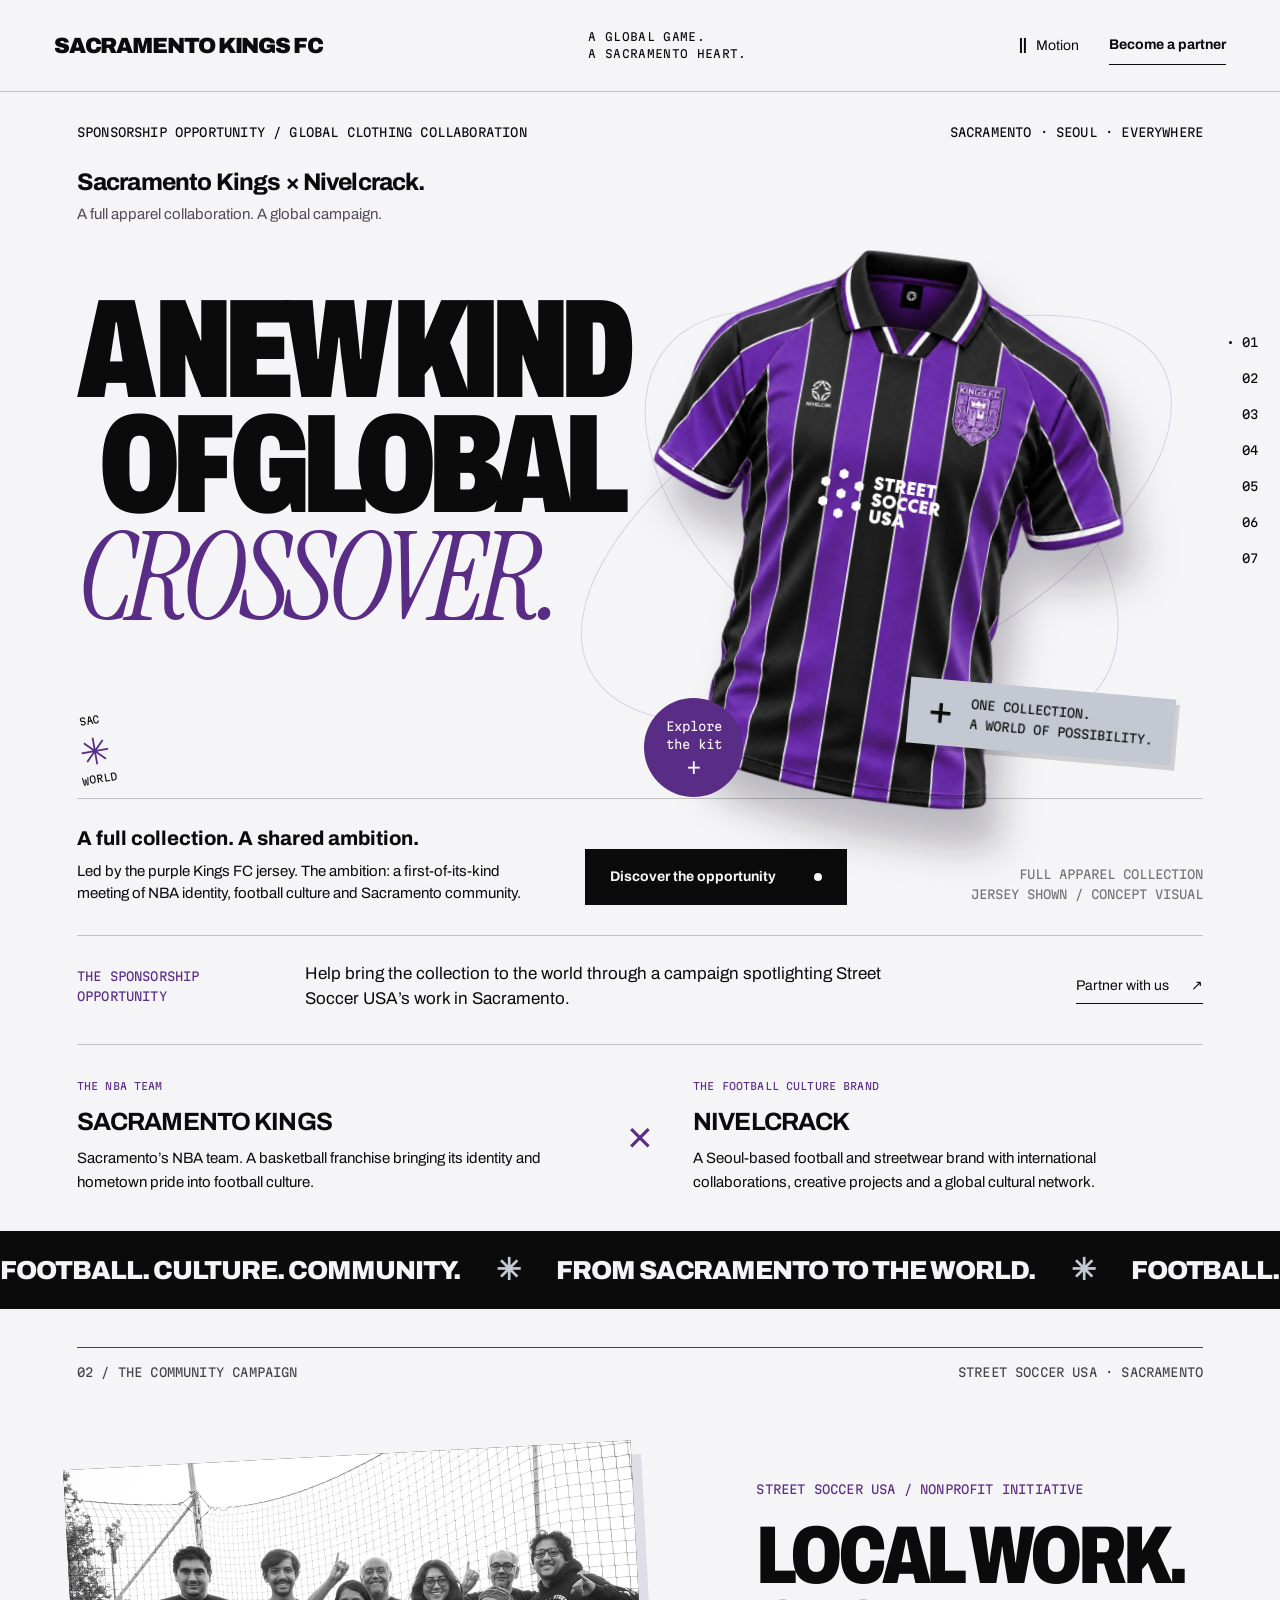
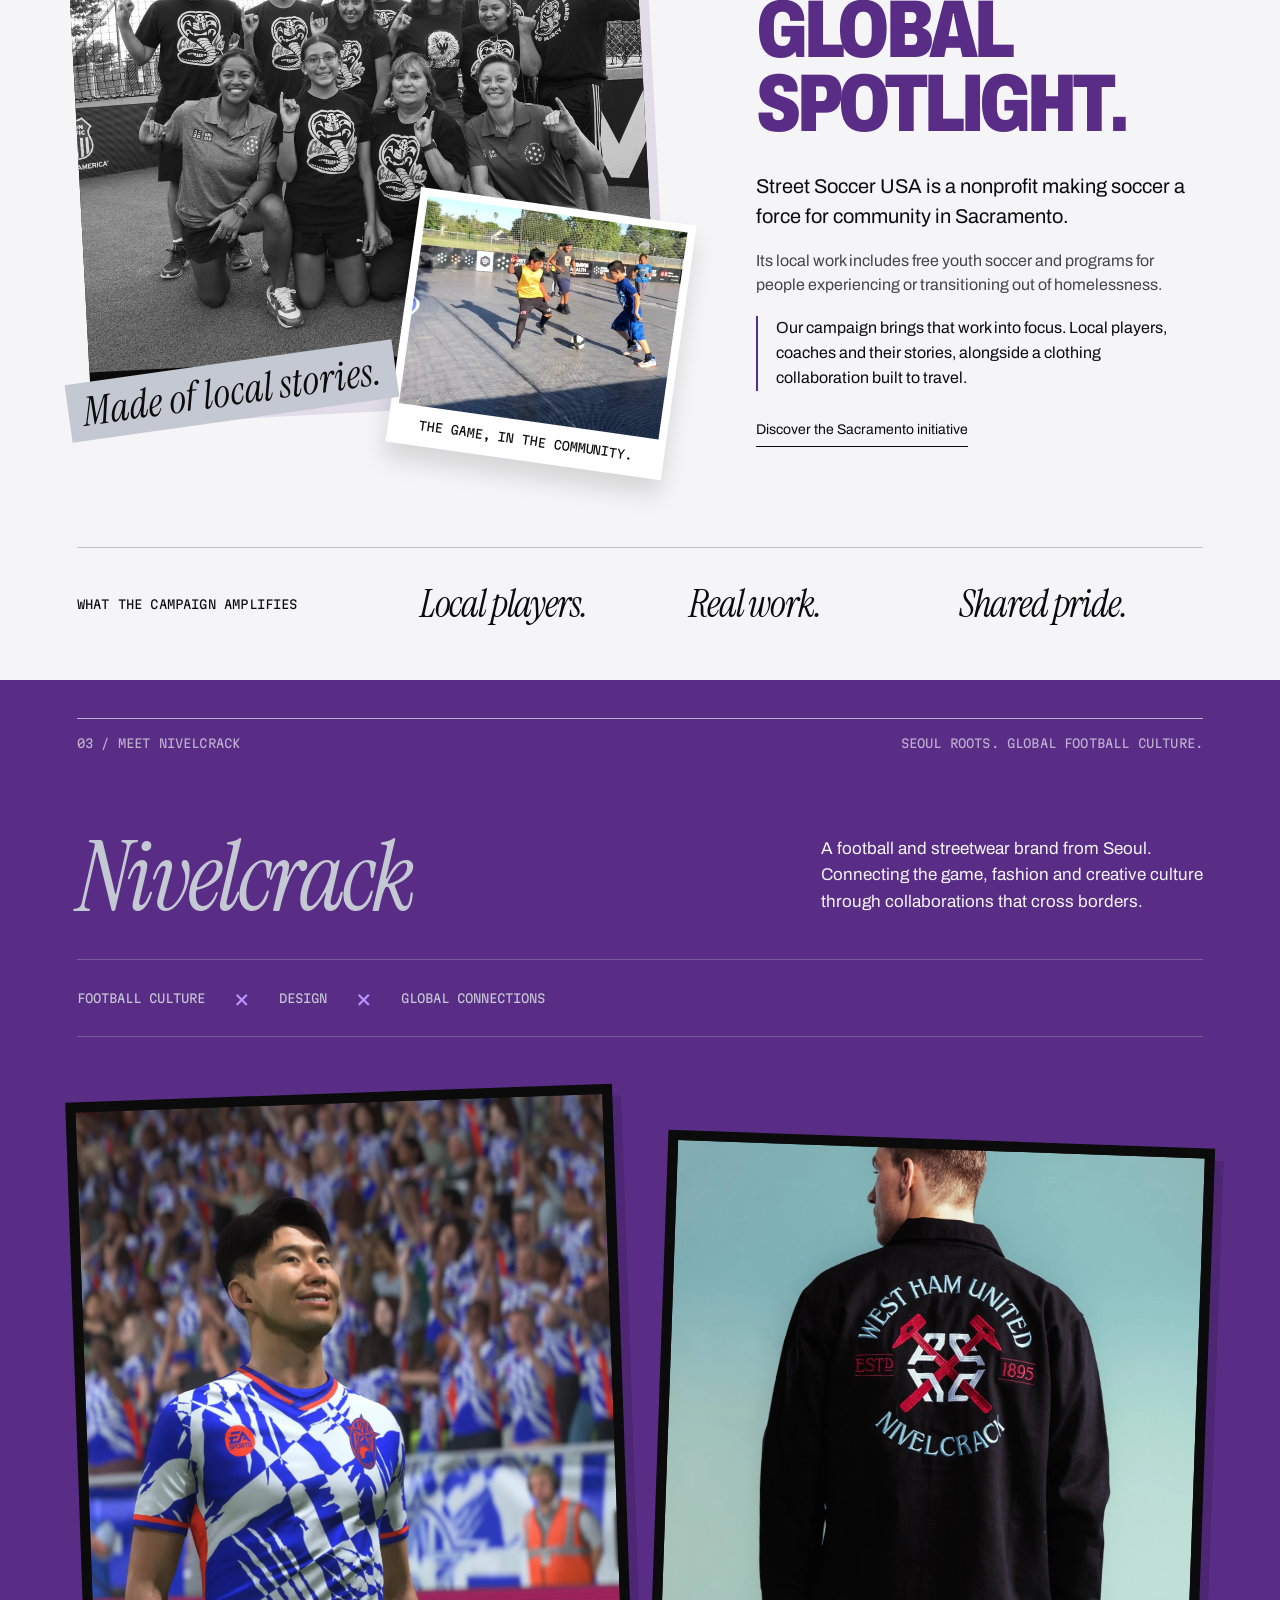
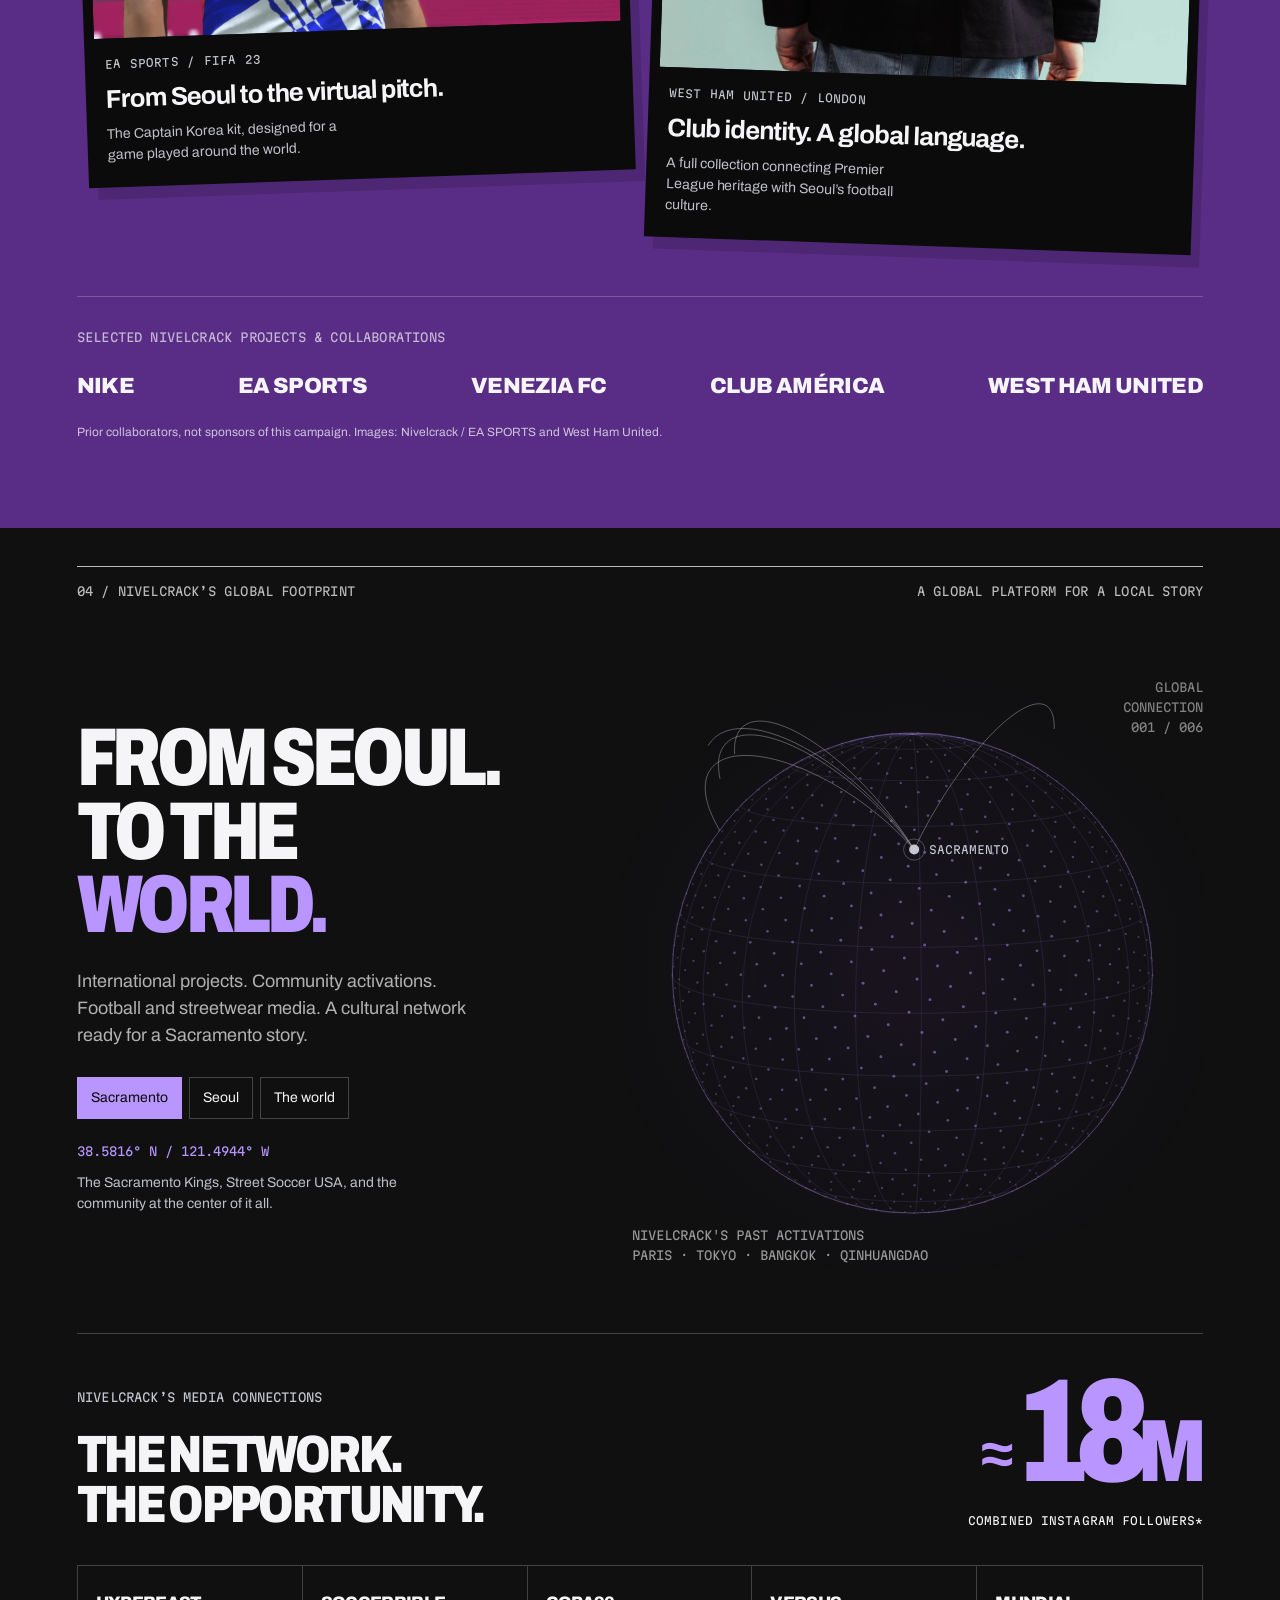
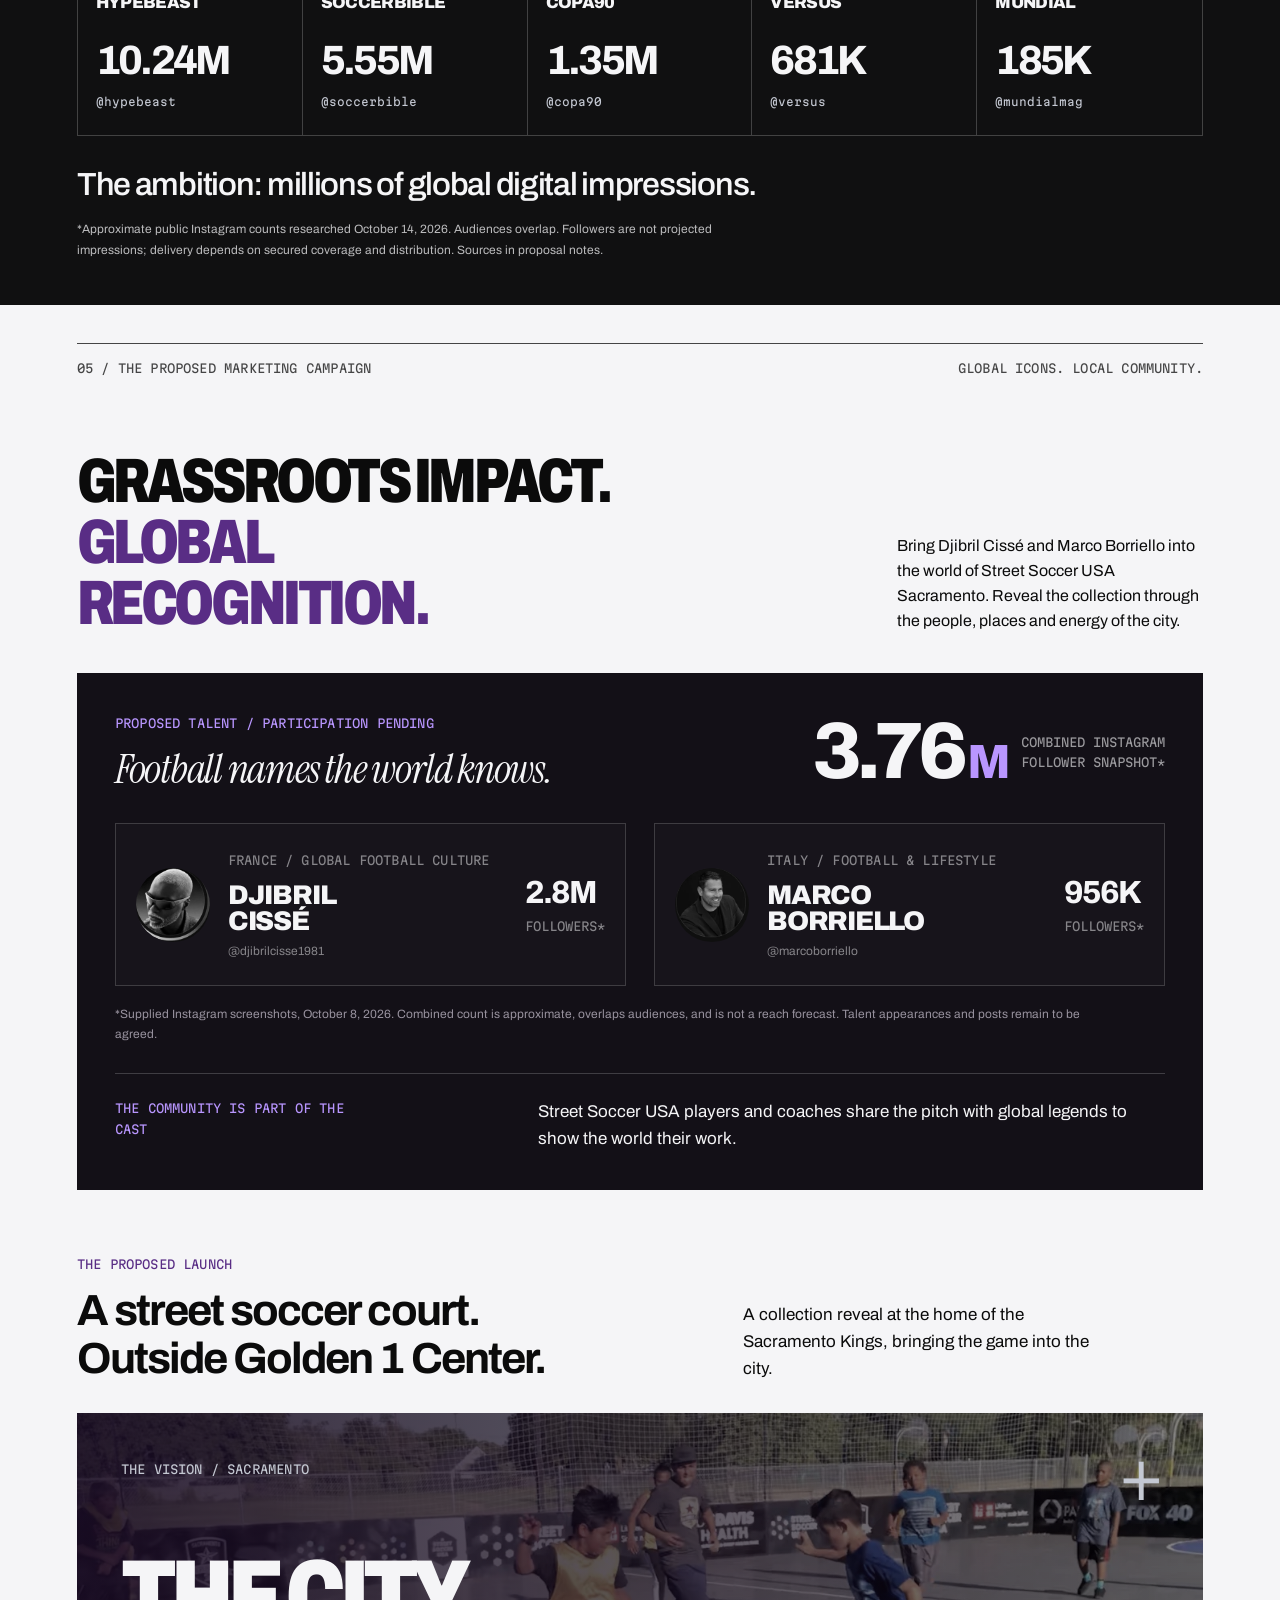
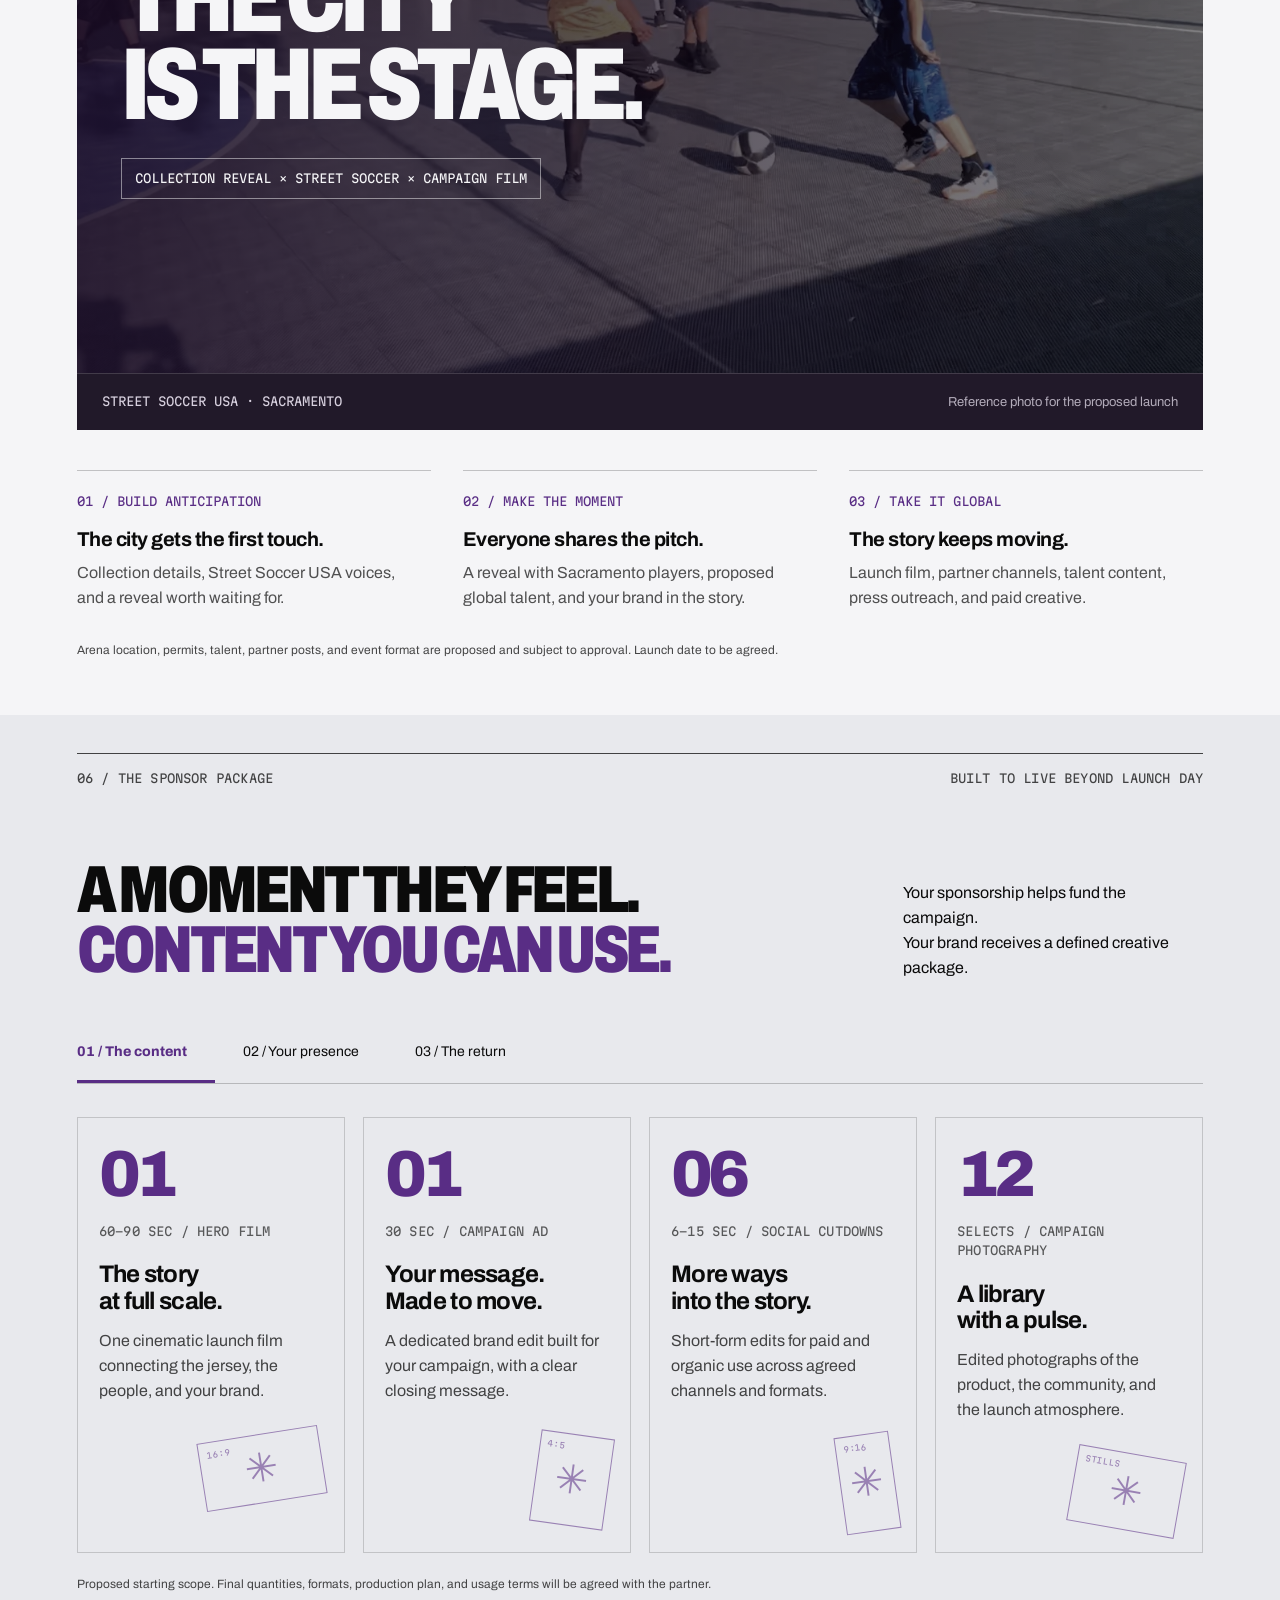
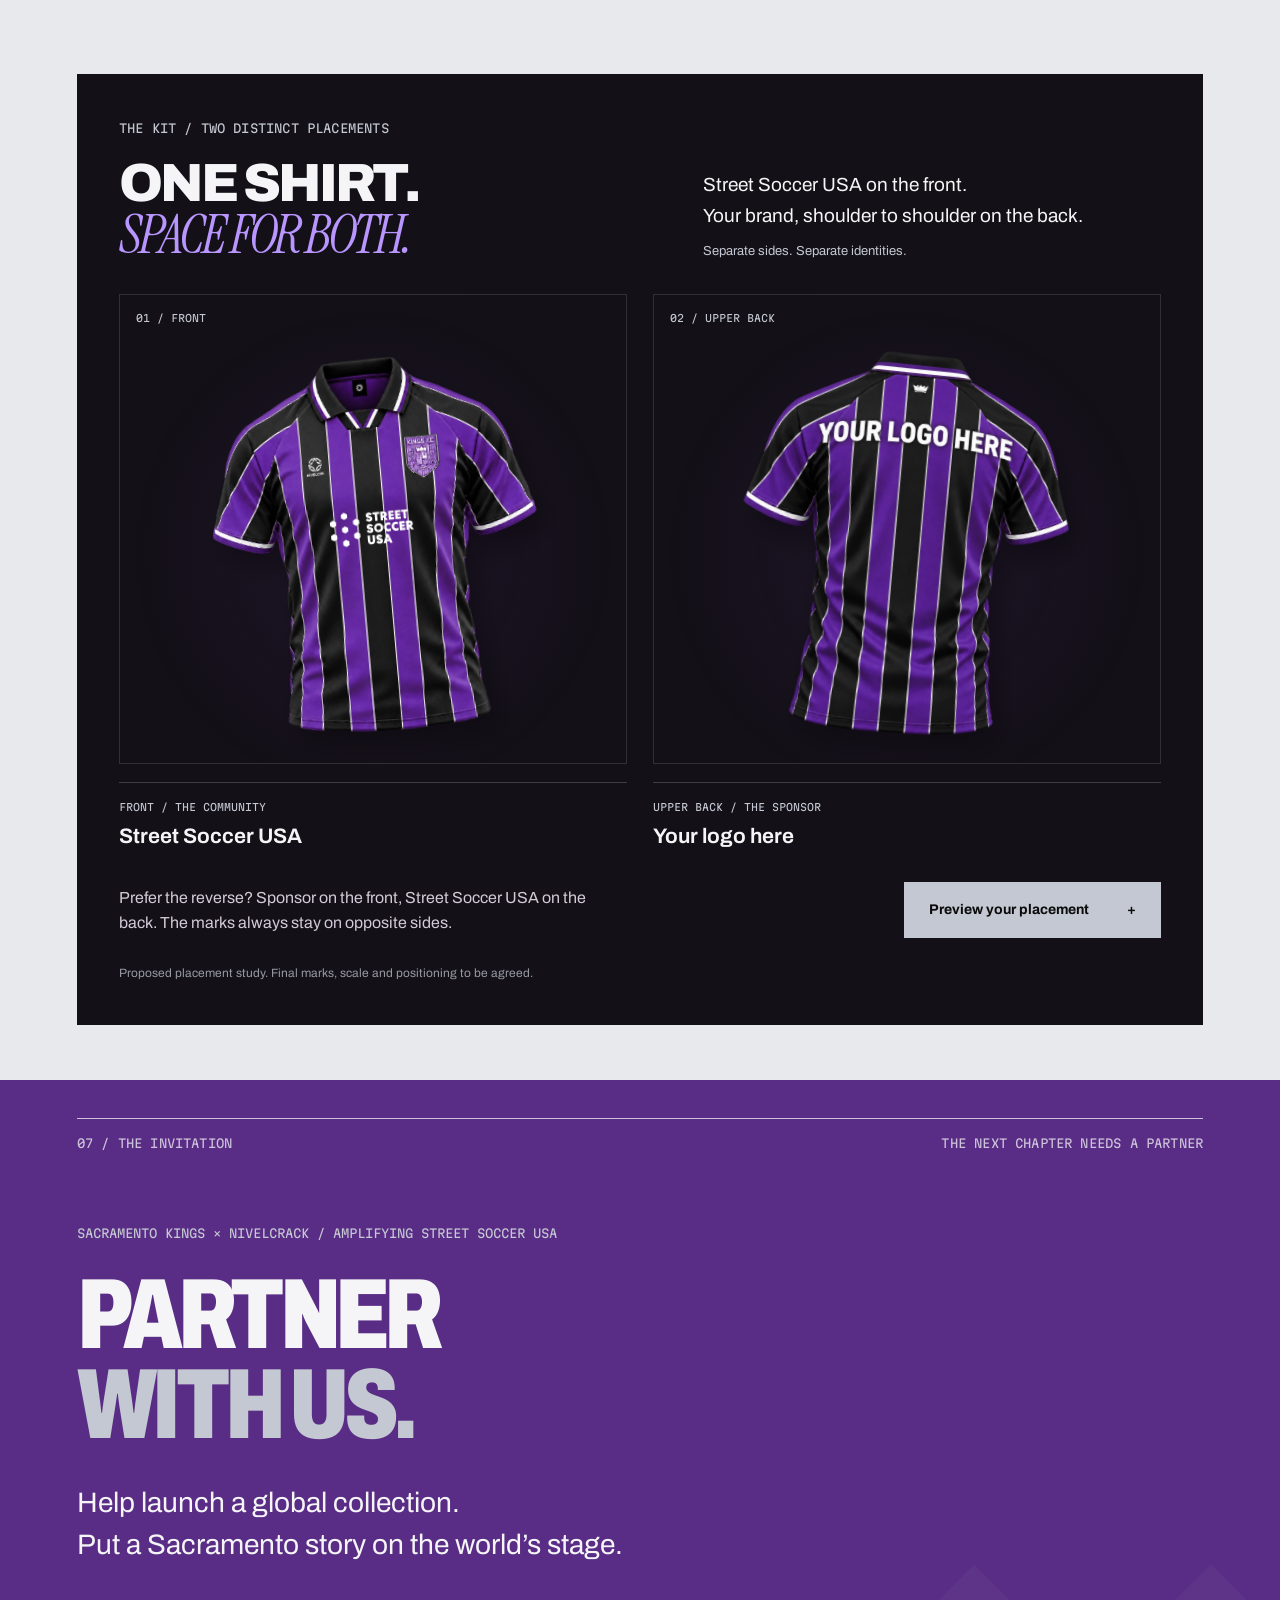
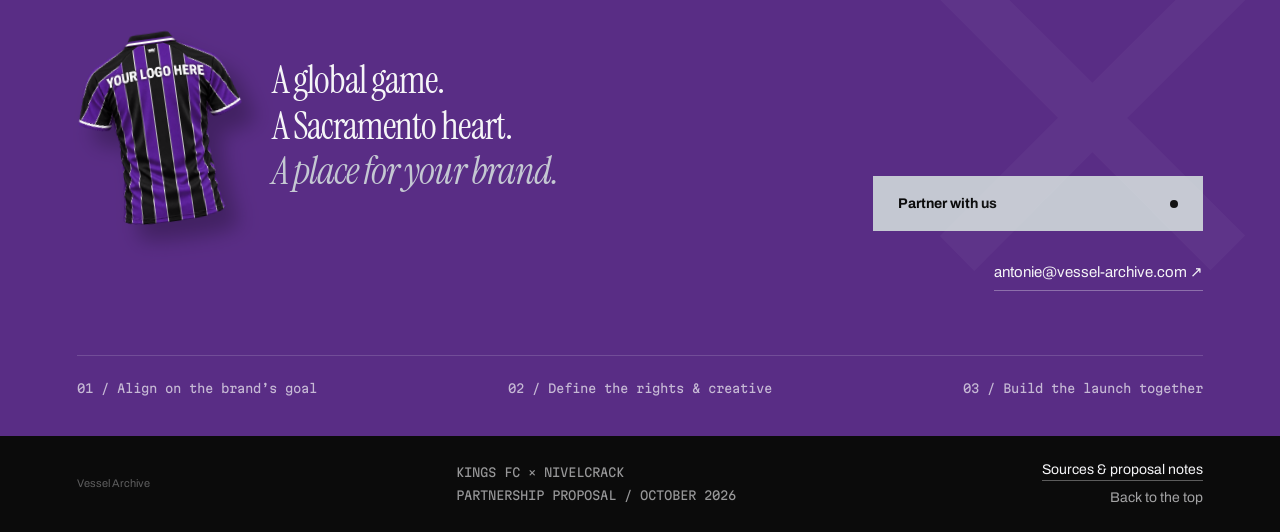
==== commit dd752e79: "Give mobile jersey placements full-width visibility" ====
--- a/index.html
+++ b/index.html
@@ -6,7 +6,7 @@
 <meta name="description" content="Sponsorship opportunity: a global clothing collaboration between the Sacramento Kings and Nivelcrack, with a campaign amplifying nonprofit Street Soccer USA’s work in Sacramento.">
 <meta property="og:title" content="Kings FC × Nivelcrack | A global game. A Sacramento heart."><meta property="og:description" content="A full apparel line. A Sacramento community campaign. Partner with us.">
 <link rel="icon" type="image/svg+xml" href="data:image/svg+xml,%3Csvg xmlns='http://www.w3.org/2000/svg' viewBox='0 0 64 64'%3E%3Crect width='64' height='64' fill='%23552d80'/%3E%3Cpath d='M14 18v28h8V34l12 12h12L31 31l14-13H33L22 29V18z' fill='%23f2eee5'/%3E%3C/svg%3E">
-<link rel="stylesheet" href="assets/fonts.css"><link rel="stylesheet" href="styles.css?v=20261014-4"><script src="app.js?v=20261014-4" defer></script>
+<link rel="stylesheet" href="assets/fonts.css"><link rel="stylesheet" href="styles.css?v=20261014-4b"><script src="app.js?v=20261014-4b" defer></script>
 </head>
 <body>
 <a class="skip-link" href="#story">Skip to the story</a>
--- a/styles.css
+++ b/styles.css
@@ -236,7 +236,7 @@
 .kit-flat .community-placement img{display:block;width:100%;height:auto;mix-blend-mode:normal;filter:none;transform:none}
 #kit-flat[data-side="back"] .community-placement{top:24%;left:37%;width:26%}
 #kit-flat[data-side="back"] .sponsor-placement{top:25%;left:22%;width:56%}
-#kit-flat[data-side="back"] .sponsor-placement>span{font-family:Arial,sans-serif;font-size:calc(5.1cqw * var(--sponsor-scale,1));font-weight:900;letter-spacing:-.045em;line-height:1.05;white-space:nowrap}
+#kit-flat[data-side="back"] .sponsor-placement>span{font-family:var(--display);font-size:calc(6.1cqw * var(--sponsor-scale,1));font-weight:900;font-variation-settings:"wdth" 100,"wght" 900;letter-spacing:-.045em;line-height:1.05;white-space:nowrap}
 @media(max-width:1000px){
   .culture-proof .brand-list{font-size:20px;justify-content:flex-start}
   .media-cards>a{padding:20px 12px}
@@ -287,3 +287,11 @@
   .launch-head .display{font-size:10.9vw}
 }
 @media(prefers-reduced-motion:reduce){.media-cards>a{transition:none}}
+@media(max-width:600px){
+  .placement-pair{grid-template-columns:1fr;gap:30px}
+  .placement-product{padding:34px 10px 10px}
+  .placement-product img{height:clamp(270px,85vw,390px)}
+  .placement-index{font-size:10px;left:13px;top:14px}
+  .placement-pair figcaption span{font-size:10px;min-height:0}
+  .placement-pair figcaption strong{font-size:18px}
+}
